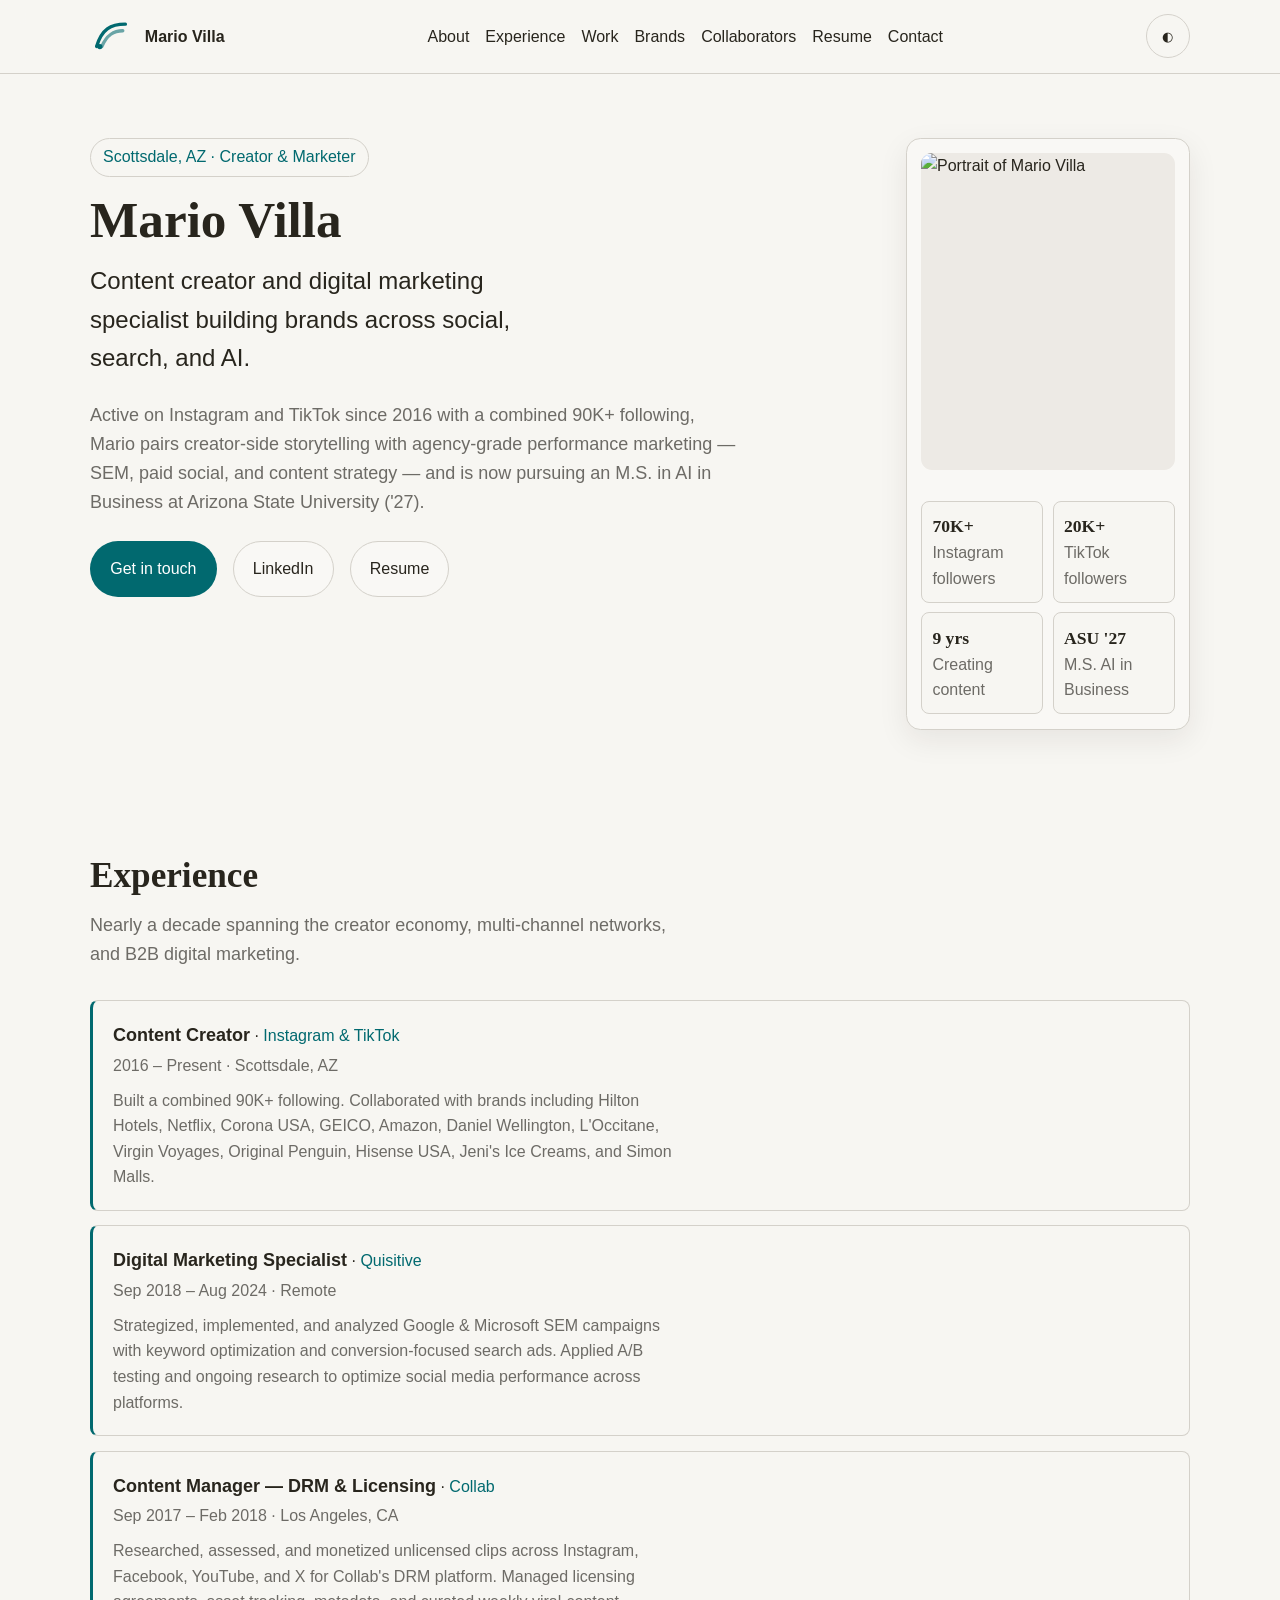
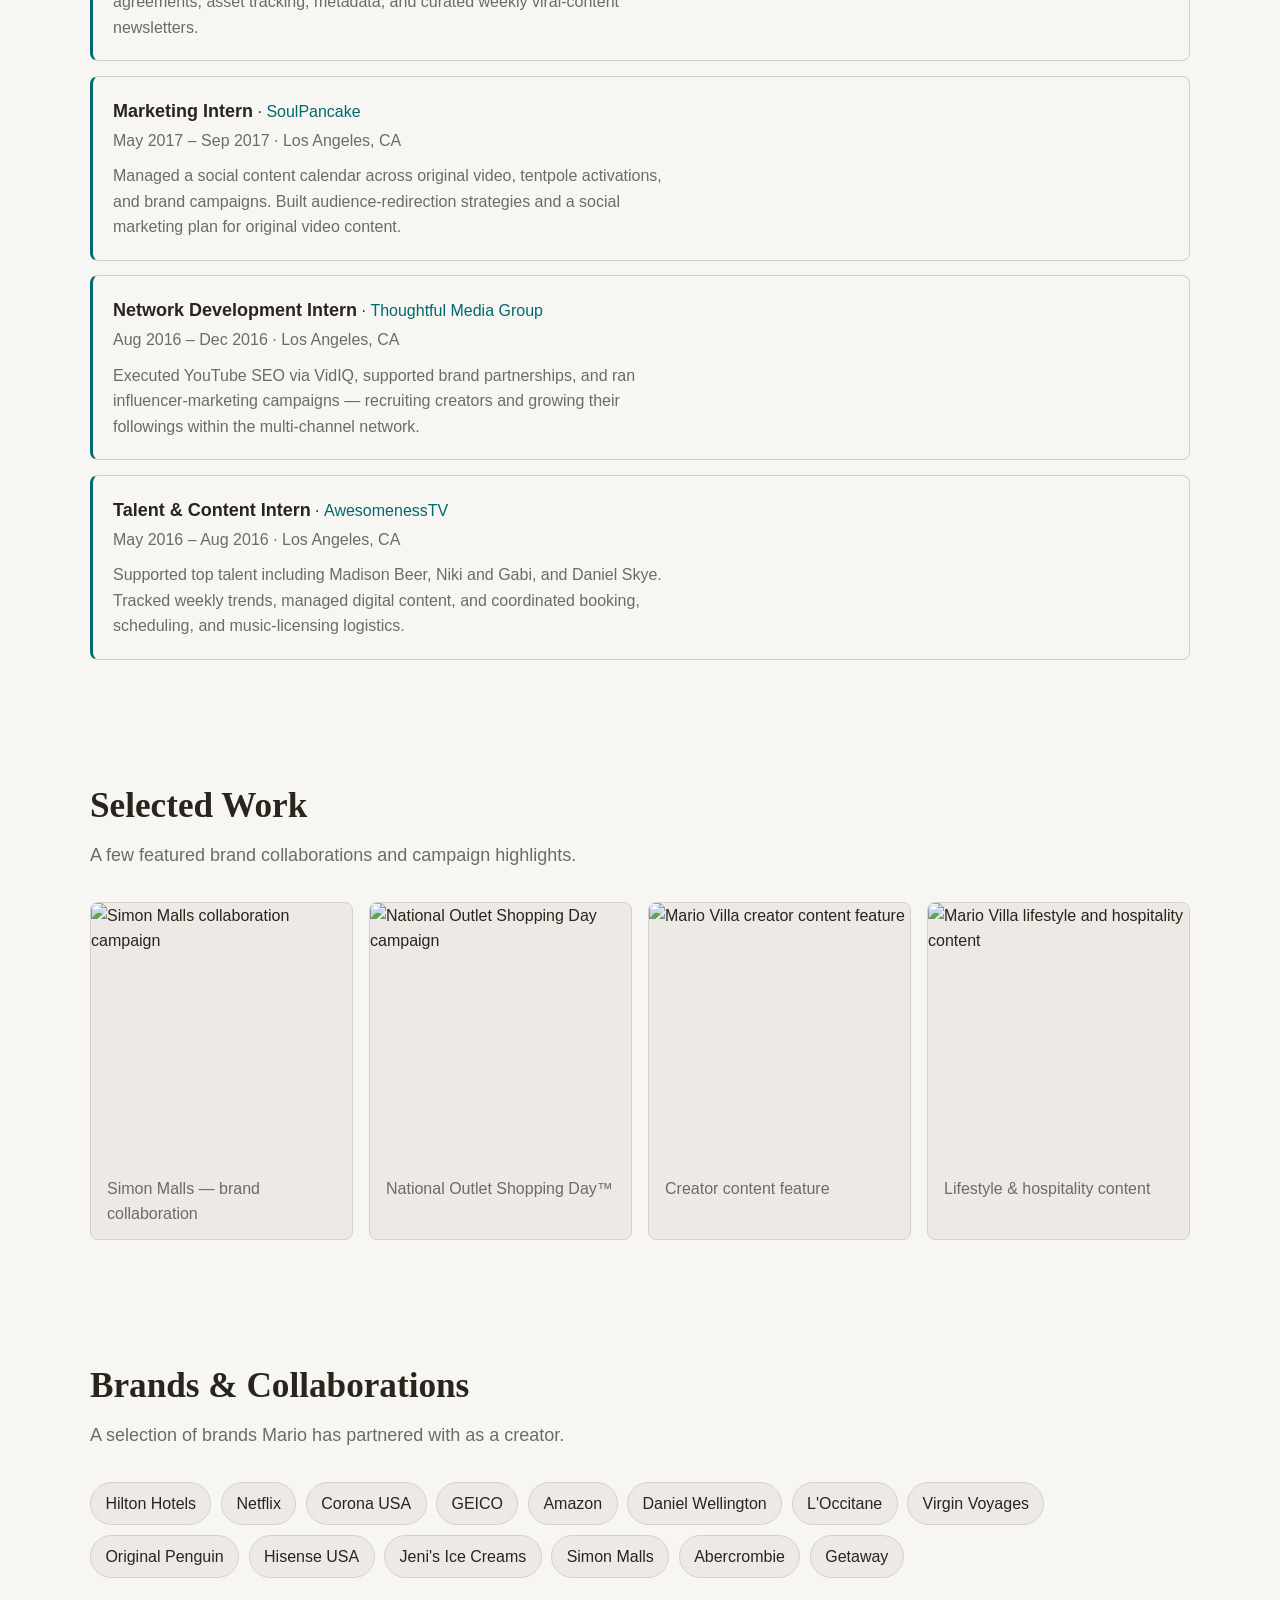
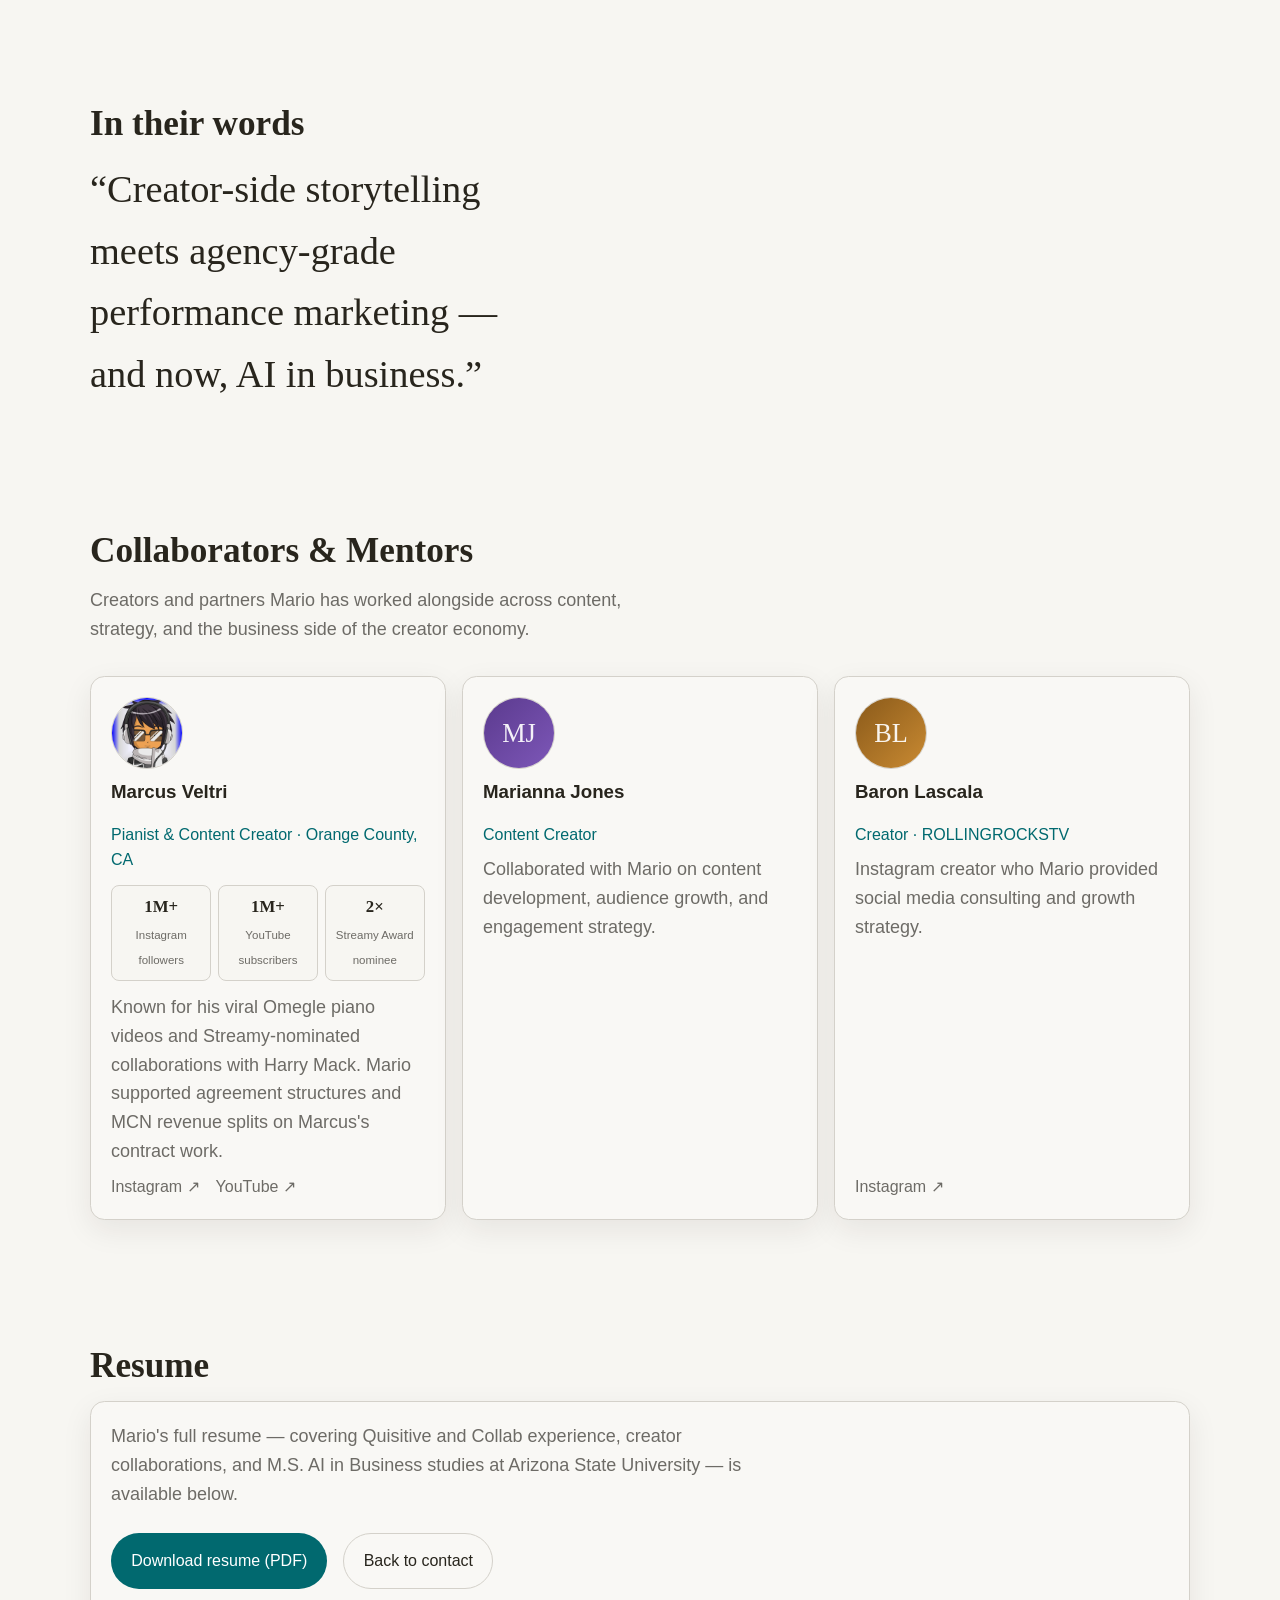
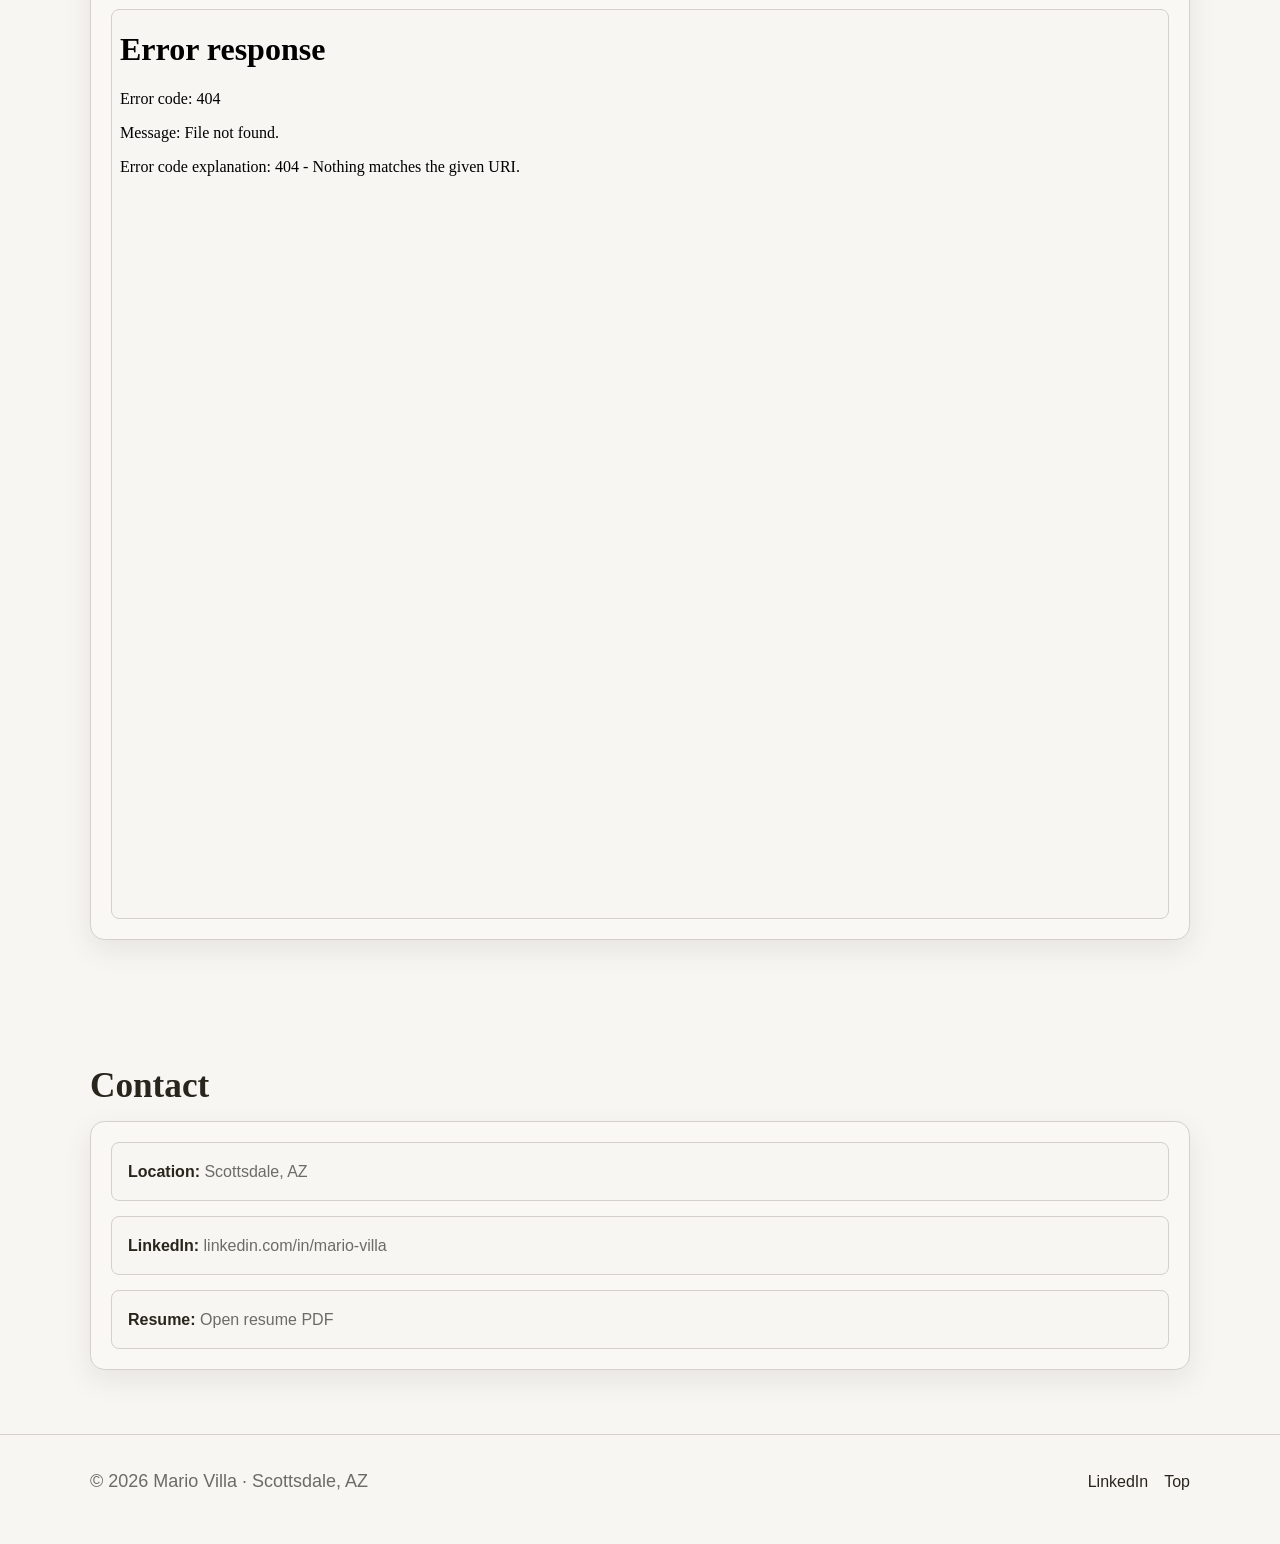
==== index.html @ af5a6a21 "Refactor collaboration descriptions for clarity" ====
<!DOCTYPE html>
<html lang="en" data-theme="light">
<head>
  <meta charset="UTF-8" />
  <meta name="viewport" content="width=device-width, initial-scale=1.0" />
  <title>Mario Villa — Creator & Digital Marketing Specialist</title>
  <meta name="description" content="Mario Villa is a Scottsdale-based content creator and digital marketing specialist with 90K+ followers across Instagram and TikTok, and an M.S. in AI in Business candidate at Arizona State University." />
  <meta name="author" content="Mario Villa" />
  <meta name="keywords" content="Mario Villa, themariovilla, content creator, digital marketing, SEM, paid social, Scottsdale, Arizona, creator economy, AI in Business, ASU" />
  <meta name="robots" content="index, follow, max-image-preview:large" />
  <meta name="theme-color" content="#01696f" />
  <link rel="canonical" href="https://themariovilla.github.io/" />

  <!-- Open Graph -->
  <meta property="og:type" content="profile" />
  <meta property="og:title" content="Mario Villa — Creator & Digital Marketing Specialist" />
  <meta property="og:description" content="Scottsdale-based content creator and digital marketing specialist. 90K+ followers. AI in Business @ ASU '27." />
  <meta property="og:image" content="https://themariovilla.github.io/resources/images/profile-photo.jpg" />
  <meta property="og:image:alt" content="Portrait of Mario Villa" />
  <meta property="og:url" content="https://themariovilla.github.io/" />
  <meta property="og:site_name" content="Mario Villa" />
  <meta property="profile:first_name" content="Mario" />
  <meta property="profile:last_name" content="Villa" />

  <!-- Twitter Card -->
  <meta name="twitter:card" content="summary_large_image" />
  <meta name="twitter:title" content="Mario Villa — Creator & Digital Marketing Specialist" />
  <meta name="twitter:description" content="Scottsdale-based content creator and digital marketing specialist. 90K+ followers. AI in Business @ ASU '27." />
  <meta name="twitter:image" content="https://themariovilla.github.io/resources/images/profile-photo.jpg" />

  <!-- Structured data: Person schema for rich results -->
  <script type="application/ld+json">
  {
    "@context": "https://schema.org",
    "@type": "Person",
    "name": "Mario Villa",
    "alternateName": "themariovilla",
    "jobTitle": "Content Creator & Digital Marketing Specialist",
    "url": "https://themariovilla.github.io/",
    "image": "https://themariovilla.github.io/resources/images/profile-photo.jpg",
    "address": {
      "@type": "PostalAddress",
      "addressLocality": "Scottsdale",
      "addressRegion": "AZ",
      "addressCountry": "US"
    },
    "alumniOf": {
      "@type": "CollegeOrUniversity",
      "name": "Arizona State University"
    },
    "knowsAbout": ["Content Creation", "Digital Marketing", "SEM", "Paid Social", "Creator Economy", "AI in Business"],
    "sameAs": ["https://www.linkedin.com/in/mario-villa/"]
  }
  </script>

  <link rel="preconnect" href="https://api.fontshare.com" crossorigin />
  <link href="https://api.fontshare.com/v2/css?f[]=satoshi@400,500,700&f[]=boska@400,500,700&display=swap" rel="stylesheet" />
  <link rel="stylesheet" href="./resources/css/style.css" />
</head>
<body>
  <header>
    <div class="container nav">
      <a class="brand" href="#top" aria-label="Mario Villa home">
        <svg class="brand-mark" viewBox="0 0 64 64" fill="none" aria-hidden="true">
          <path d="M10 48C18 22 31 14 54 14" stroke="currentColor" stroke-width="5" stroke-linecap="round" />
          <path d="M18 48C26 30 36 24 50 24" stroke="currentColor" stroke-width="5" stroke-linecap="round" opacity=".58" />
          <circle cx="15" cy="48" r="4" fill="currentColor" />
        </svg>
        <span>Mario Villa</span>
      </a>
      <nav class="nav-links" aria-label="Primary">
        <a href="#about">About</a>
        <a href="#experience">Experience</a>
        <a href="#work">Work</a>
        <a href="#brands">Brands</a>
        <a href="#collaborators">Collaborators</a>
        <a href="#resume">Resume</a>
        <a href="#contact">Contact</a>
      </nav>
      <button class="toggle" type="button" data-theme-toggle aria-label="Switch color theme">◐</button>
    </div>
  </header>

  <main class="container" id="top">
    <section class="hero" id="about">
      <div>
        <span class="eyebrow">Scottsdale, AZ · Creator & Marketer</span>
        <h1>Mario Villa</h1>
        <p class="lead">Content creator and digital marketing specialist building brands across social, search, and AI.</p>
        <p>Active on Instagram and TikTok since 2016 with a combined 90K+ following, Mario pairs creator-side storytelling with agency-grade performance marketing — SEM, paid social, and content strategy — and is now pursuing an M.S. in AI in Business at Arizona State University ('27).</p>
        <div class="cta-row">
          <a class="btn btn-primary" href="#contact">Get in touch</a>
          <a class="btn btn-secondary" href="https://www.linkedin.com/in/mario-villa/" target="_blank" rel="noopener noreferrer">LinkedIn</a>
          <a class="btn btn-secondary" href="#resume">Resume</a>
        </div>
      </div>
      <div class="hero-card portrait-wrap">
        <div class="portrait">
          <img src="./resources/images/profile-photo.jpg" alt="Portrait of Mario Villa" width="768" height="960" loading="eager" />
        </div>
        <div class="stats">
          <div class="stat"><strong>70K+</strong><span>Instagram followers</span></div>
          <div class="stat"><strong>20K+</strong><span>TikTok followers</span></div>
          <div class="stat"><strong>9 yrs</strong><span>Creating content</span></div>
          <div class="stat"><strong>ASU '27</strong><span>M.S. AI in Business</span></div>
        </div>
      </div>
    </section>

    <section id="experience">
      <h2>Experience</h2>
      <p class="section-intro">Nearly a decade spanning the creator economy, multi-channel networks, and B2B digital marketing.</p>
      <ul class="timeline">
        <li>
          <span class="role">Content Creator</span> · <span class="company">Instagram &amp; TikTok</span>
          <span class="meta">2016 – Present · Scottsdale, AZ</span>
          <p>Built a combined 90K+ following. Collaborated with brands including Hilton Hotels, Netflix, Corona USA, GEICO, Amazon, Daniel Wellington, L'Occitane, Virgin Voyages, Original Penguin, Hisense USA, Jeni's Ice Creams, and Simon Malls.</p>
        </li>
        <li>
          <span class="role">Digital Marketing Specialist</span> · <span class="company">Quisitive</span>
          <span class="meta">Sep 2018 – Aug 2024 · Remote</span>
          <p>Strategized, implemented, and analyzed Google &amp; Microsoft SEM campaigns with keyword optimization and conversion-focused search ads. Applied A/B testing and ongoing research to optimize social media performance across platforms.</p>
        </li>
        <li>
          <span class="role">Content Manager — DRM &amp; Licensing</span> · <span class="company">Collab</span>
          <span class="meta">Sep 2017 – Feb 2018 · Los Angeles, CA</span>
          <p>Researched, assessed, and monetized unlicensed clips across Instagram, Facebook, YouTube, and X for Collab's DRM platform. Managed licensing agreements, asset tracking, metadata, and curated weekly viral-content newsletters.</p>
        </li>
        <li>
          <span class="role">Marketing Intern</span> · <span class="company">SoulPancake</span>
          <span class="meta">May 2017 – Sep 2017 · Los Angeles, CA</span>
          <p>Managed a social content calendar across original video, tentpole activations, and brand campaigns. Built audience-redirection strategies and a social marketing plan for original video content.</p>
        </li>
        <li>
          <span class="role">Network Development Intern</span> · <span class="company">Thoughtful Media Group</span>
          <span class="meta">Aug 2016 – Dec 2016 · Los Angeles, CA</span>
          <p>Executed YouTube SEO via VidIQ, supported brand partnerships, and ran influencer-marketing campaigns — recruiting creators and growing their followings within the multi-channel network.</p>
        </li>
        <li>
          <span class="role">Talent &amp; Content Intern</span> · <span class="company">AwesomenessTV</span>
          <span class="meta">May 2016 – Aug 2016 · Los Angeles, CA</span>
          <p>Supported top talent including Madison Beer, Niki and Gabi, and Daniel Skye. Tracked weekly trends, managed digital content, and coordinated booking, scheduling, and music-licensing logistics.</p>
        </li>
      </ul>
    </section>

    <section id="work">
      <h2>Selected Work</h2>
      <p class="section-intro">A few featured brand collaborations and campaign highlights.</p>
      <div class="gallery">
        <figure>
          <img src="./resources/images/simon-malls-collab.jpg" alt="Simon Malls collaboration campaign" loading="lazy" />
          <figcaption>Simon Malls — brand collaboration</figcaption>
        </figure>
        <figure>
          <img src="./resources/images/national-outlet-day.jpg" alt="National Outlet Shopping Day campaign" loading="lazy" />
          <figcaption>National Outlet Shopping Day™</figcaption>
        </figure>
        <figure>
          <img src="./resources/images/gallery-1.jpg" alt="Mario Villa creator content feature" loading="lazy" />
          <figcaption>Creator content feature</figcaption>
        </figure>
        <figure>
          <img src="./resources/images/gallery-2.jpg" alt="Mario Villa lifestyle and hospitality content" loading="lazy" />
          <figcaption>Lifestyle &amp; hospitality content</figcaption>
        </figure>
      </div>
    </section>

    <section id="brands">
      <h2>Brands &amp; Collaborations</h2>
      <p class="section-intro">A selection of brands Mario has partnered with as a creator.</p>
      <ul class="chips">
        <li>Hilton Hotels</li>
        <li>Netflix</li>
        <li>Corona USA</li>
        <li>GEICO</li>
        <li>Amazon</li>
        <li>Daniel Wellington</li>
        <li>L'Occitane</li>
        <li>Virgin Voyages</li>
        <li>Original Penguin</li>
        <li>Hisense USA</li>
        <li>Jeni's Ice Creams</li>
        <li>Simon Malls</li>
        <li>Abercrombie</li>
        <li>Getaway</li>
      </ul>
    </section>

    <section id="bio">
      <h2>In their words</h2>
      <p class="quote">“Creator-side storytelling meets agency-grade performance marketing — and now, AI in business.”</p>
    </section>

    <section id="collaborators">
      <h2>Collaborators &amp; Mentors</h2>
      <p class="section-intro">Creators and partners Mario has worked alongside across content, strategy, and the business side of the creator economy.</p>
      <div class="grid-3">
        <article class="collab-card card">
          <img class="collab-avatar" src="./resources/images/collaborators/marcus-veltri.jpg" alt="Marcus Veltri" width="96" height="96" loading="lazy" />
          <h3>Marcus Veltri</h3>
          <p class="collab-role">Pianist &amp; Content Creator · Orange County, CA</p>
          <ul class="collab-stats">
            <li><strong>1M+</strong><span>Instagram followers</span></li>
            <li><strong>1M+</strong><span>YouTube subscribers</span></li>
            <li><strong>2×</strong><span>Streamy Award nominee</span></li>
          </ul>
          <p>Known for his viral Omegle piano videos and Streamy-nominated collaborations with Harry Mack. Mario supported agreement structures and MCN revenue splits on Marcus's contract work.</p>
          <p class="collab-links">
            <a href="https://www.instagram.com/marcusveltri/" target="_blank" rel="noopener noreferrer">Instagram ↗</a>
            <a href="https://www.youtube.com/channel/UCXBcDYUr89ImtOLYaHPiiPg" target="_blank" rel="noopener noreferrer">YouTube ↗</a>
          </p>
        </article>
        <article class="collab-card card">
          <img class="collab-avatar" src="./resources/images/collaborators/marianna-jones.svg" alt="Marianna Jones" width="96" height="96" loading="lazy" />
          <h3>Marianna Jones</h3>
          <p class="collab-role">Content Creator</p>
          <p>Collaborated with Mario on content development, audience growth, and engagement strategy.</p>
        </article>
        <article class="collab-card card">
          <img class="collab-avatar" src="./resources/images/collaborators/baron-lascala.svg" alt="Baron Lascala (ROLLINGROCKSTV)" width="96" height="96" loading="lazy" />
          <h3>Baron Lascala</h3>
          <p class="collab-role">Creator · ROLLINGROCKSTV</p>
          <p>Instagram creator who Mario provided social media consulting and growth strategy.</p>
          <p class="collab-links">
            <a href="https://www.instagram.com/rollingrockstv/" target="_blank" rel="noopener noreferrer">Instagram ↗</a>
          </p>
        </article>
      </div>
    </section>

    <section id="resume">
      <h2>Resume</h2>
      <div class="card">
        <p>Mario's full resume — covering Quisitive and Collab experience, creator collaborations, and M.S. AI in Business studies at Arizona State University — is available below.</p>
        <div class="cta-row">
          <a class="btn btn-primary" href="./resources/docs/mario-villa-resume.pdf" target="_blank" rel="noopener noreferrer">Download resume (PDF)</a>
          <a class="btn btn-secondary" href="#contact">Back to contact</a>
        </div>
        <div style="margin-top:1.25rem;border:1px solid var(--color-border);border-radius:var(--radius-md);overflow:hidden;background:var(--color-bg);">
          <iframe src="./resources/docs/mario-villa-resume.pdf" title="Mario Villa resume PDF" style="width:100%;height:900px;border:0;" loading="lazy"></iframe>
        </div>
      </div>
    </section>

    <section id="contact">
      <h2>Contact</h2>
      <div class="card">
        <ul class="contact-list">
          <li><strong>Location:</strong> Scottsdale, AZ</li>
          <li><strong>LinkedIn:</strong> <a href="https://www.linkedin.com/in/mario-villa/" target="_blank" rel="noopener noreferrer">linkedin.com/in/mario-villa</a></li>
          <li><strong>Resume:</strong> <a href="./resources/docs/mario-villa-resume.pdf" target="_blank" rel="noopener noreferrer">Open resume PDF</a></li>
        </ul>
      </div>
    </section>
  </main>

  <footer>
    <div class="container footer-row">
      <p>© <span id="year">2026</span> Mario Villa · Scottsdale, AZ</p>
      <ul class="footer-links">
        <li><a href="https://www.linkedin.com/in/mario-villa/" target="_blank" rel="noopener noreferrer">LinkedIn</a></li>
        <li><a href="#about">Top</a></li>
      </ul>
    </div>
  </footer>

  <script src="./resources/js/theme.js"></script>
  <script>document.getElementById('year').textContent = new Date().getFullYear();</script>
</body>
</html>
---- resources/css/style.css ----
/* themariovilla.github.io — extracted site styles */

:root,
[data-theme="light"] {
  --text-sm: clamp(0.875rem, 0.8rem + 0.35vw, 1rem);
  --text-base: clamp(1rem, 0.95rem + 0.25vw, 1.125rem);
  --text-lg: clamp(1.125rem, 1rem + 0.75vw, 1.5rem);
  --text-xl: clamp(1.5rem, 1.2rem + 1.25vw, 2.25rem);
  --text-2xl: clamp(2rem, 1.2rem + 2.5vw, 3.5rem);
  --space-2: 0.5rem; --space-4: 1rem; --space-6: 1.5rem;
  --space-8: 2rem; --space-12: 3rem; --space-16: 4rem;
  --color-bg: #f7f6f2; --color-surface: #f9f8f5;
  --color-surface-2: #edeae5; --color-border: #d4d1ca;
  --color-text: #28251d; --color-text-muted: #6d6b66;
  --color-primary: #01696f; --color-primary-hover: #0c4e54;
  --radius-md: 0.5rem; --radius-lg: 0.9rem; --radius-full: 9999px;
  --shadow-md: 0 10px 30px rgba(35, 30, 20, .08);
  --font-body: 'Satoshi', Arial, sans-serif;
  --font-display: 'Boska', Georgia, serif;
}

[data-theme="dark"] {
  --color-bg: #171614; --color-surface: #1c1b19;
  --color-surface-2: #23211f; --color-border: #393836;
  --color-text: #e7e3db; --color-text-muted: #a7a29a;
  --color-primary: #4f98a3; --color-primary-hover: #78b4bc;
  --shadow-md: 0 10px 30px rgba(0, 0, 0, .28);
}

* { box-sizing: border-box; margin: 0; padding: 0; }
html { scroll-behavior: smooth; }
body {
  font-family: var(--font-body);
  background: var(--color-bg);
  color: var(--color-text);
  line-height: 1.6;
}
a { color: inherit; text-decoration: none; }
a:hover { color: var(--color-primary); }
img, svg { display: block; max-width: 100%; height: auto; }
:focus-visible { outline: 2px solid var(--color-primary); outline-offset: 3px; border-radius: var(--radius-md); }

.container { width: min(1100px, calc(100% - 2rem)); margin-inline: auto; }
.sr-only {
  position: absolute; width: 1px; height: 1px; padding: 0; margin: -1px;
  overflow: hidden; clip: rect(0, 0, 0, 0); white-space: nowrap; border: 0;
}

header {
  position: sticky; top: 0; z-index: 10;
  backdrop-filter: blur(12px);
  background: color-mix(in srgb, var(--color-bg) 84%, transparent);
  border-bottom: 1px solid var(--color-border);
}
.nav { display: flex; align-items: center; justify-content: space-between; padding: .9rem 0; gap: 1rem; }
.brand { display: flex; align-items: center; gap: .8rem; font-weight: 700; }
.brand-mark { width: 42px; height: 42px; color: var(--color-primary); }
.nav-links { display: flex; gap: 1rem; font-size: var(--text-sm); }
.toggle {
  border: 1px solid var(--color-border); border-radius: var(--radius-full);
  padding: .6rem .85rem; min-width: 44px; min-height: 44px;
  background: transparent; color: var(--color-text); cursor: pointer;
}

main section { padding: var(--space-16) 0; scroll-margin-top: 5rem; }
.hero { display: grid; grid-template-columns: 1.5fr .55fr; gap: 2.5rem; align-items: start; min-height: 76vh; }
.eyebrow {
  display: inline-block; padding: .35rem .75rem;
  border: 1px solid var(--color-border); border-radius: var(--radius-full);
  color: var(--color-primary); font-size: var(--text-sm); margin-bottom: var(--space-4);
}
h1, h2 { font-family: var(--font-display); line-height: 1.05; }
h1 { font-size: var(--text-2xl); max-width: 14ch; margin-bottom: var(--space-4); }
h2 { font-size: var(--text-xl); margin-bottom: var(--space-4); }
h3 { margin-bottom: .45rem; }
p { font-size: var(--text-base); color: var(--color-text-muted); max-width: 65ch; }
.lead { font-size: var(--text-lg); color: var(--color-text); max-width: 34ch; margin-bottom: var(--space-6); }
.section-intro { margin-bottom: var(--space-8); max-width: 60ch; }

.cta-row { display: flex; gap: 1rem; flex-wrap: wrap; margin-top: var(--space-6); }
.btn {
  display: inline-flex; align-items: center; justify-content: center;
  padding: .9rem 1.2rem; border-radius: var(--radius-full); min-height: 44px;
  font-size: var(--text-sm); border: 1px solid var(--color-border);
  transition: background .15s ease, color .15s ease, transform .15s ease;
}
.btn:hover { transform: translateY(-1px); color: inherit; }
.btn-primary { background: var(--color-primary); color: #fff; border-color: transparent; }
.btn-primary:hover { background: var(--color-primary-hover); color: #fff; }
.btn-secondary { background: var(--color-surface); }

.hero-card, .card {
  background: var(--color-surface); border: 1px solid var(--color-border);
  border-radius: var(--radius-lg); box-shadow: var(--shadow-md);
}
.hero-card { padding: .9rem; max-width: 320px; margin-left: auto; }
.card { padding: 1.25rem; }
.portrait-wrap { display: grid; gap: 1rem; }
.portrait {
  aspect-ratio: 4/5; overflow: hidden;
  border-radius: calc(var(--radius-lg) - .2rem); background: var(--color-surface-2);
}
.portrait img { width: 100%; height: 100%; object-fit: cover; }

.stats { display: grid; grid-template-columns: repeat(2, 1fr); gap: .6rem; margin-top: .9rem; }
.stat { padding: .65rem; background: var(--color-bg); border: 1px solid var(--color-border); border-radius: var(--radius-md); }
.stat strong { display: block; font-size: 1.1rem; color: var(--color-text); font-family: var(--font-display); }
.stat span { font-size: var(--text-sm); color: var(--color-text-muted); }

.grid-2 { display: grid; grid-template-columns: repeat(2, 1fr); gap: 1rem; }
.grid-3 { display: grid; grid-template-columns: repeat(3, 1fr); gap: 1rem; }

.timeline { list-style: none; display: grid; gap: .9rem; }
.timeline li {
  padding: 1.25rem; background: var(--color-bg);
  border: 1px solid var(--color-border); border-radius: var(--radius-md);
  border-left: 3px solid var(--color-primary);
}
.timeline .role { font-weight: 700; color: var(--color-text); font-size: var(--text-base); }
.timeline .company { color: var(--color-primary); font-weight: 500; }
.timeline .meta { display: block; font-size: var(--text-sm); color: var(--color-text-muted); margin: .15rem 0 .6rem; }
.timeline p { font-size: var(--text-sm); }

.collab-card { display: flex; flex-direction: column; gap: .5rem; }
.collab-avatar {
  width: 72px; height: 72px; border-radius: var(--radius-full);
  object-fit: cover; border: 1px solid var(--color-border); background: var(--color-surface-2);
}
.collab-role { font-size: var(--text-sm); color: var(--color-primary); font-weight: 500; }
.collab-stats {
  list-style: none; display: grid; grid-template-columns: repeat(3, 1fr);
  gap: .4rem; margin: .25rem 0;
}
.collab-stats li {
  padding: .5rem .35rem; text-align: center; background: var(--color-bg);
  border: 1px solid var(--color-border); border-radius: var(--radius-md);
}
.collab-stats strong { display: block; font-family: var(--font-display); color: var(--color-text); font-size: 1.05rem; }
.collab-stats span { font-size: .72rem; color: var(--color-text-muted); line-height: 1.2; }
.collab-links { display: flex; gap: 1rem; font-size: var(--text-sm); font-weight: 500; margin-top: auto; }

.contact-list { list-style: none; display: grid; gap: .9rem; }
.contact-list li {
  padding: 1rem; background: var(--color-bg);
  border: 1px solid var(--color-border); border-radius: var(--radius-md);
  color: var(--color-text-muted);
}
.contact-list strong { color: var(--color-text); }

.chips { display: flex; flex-wrap: wrap; gap: .6rem; list-style: none; }
.chips li {
  padding: .5rem .9rem; background: var(--color-surface-2);
  border: 1px solid var(--color-border); border-radius: var(--radius-full);
  font-size: var(--text-sm); color: var(--color-text);
}

.gallery { display: grid; grid-template-columns: repeat(auto-fit, minmax(220px, 1fr)); gap: 1rem; }
.gallery figure {
  overflow: hidden; border-radius: var(--radius-md);
  border: 1px solid var(--color-border); background: var(--color-surface-2);
}
.gallery img { width: 100%; aspect-ratio: 1/1; object-fit: cover; transition: transform .3s ease; }
.gallery figure:hover img { transform: scale(1.04); }
.gallery figcaption { padding: .75rem 1rem; font-size: var(--text-sm); color: var(--color-text-muted); }

.quote { font-family: var(--font-display); font-size: clamp(1.4rem, 1rem + 2vw, 2.4rem); max-width: 24ch; color: var(--color-text); }

footer { padding: 2rem 0 3rem; border-top: 1px solid var(--color-border); }
.footer-row { display: flex; justify-content: space-between; gap: 1rem; flex-wrap: wrap; align-items: center; }
.footer-links { display: flex; gap: 1rem; list-style: none; font-size: var(--text-sm); }

@media (max-width: 820px) {
  .hero, .grid-2, .grid-3 { grid-template-columns: 1fr; }
  .nav-links { display: none; }
  h1 { max-width: 18ch; }
  main section { padding: var(--space-12) 0; }
  .hero-card { max-width: 360px; margin-inline: auto; }
  .stats { grid-template-columns: 1fr 1fr; }
}

@media (prefers-reduced-motion: reduce) {
  html { scroll-behavior: auto; }
  * { transition: none !important; }
}
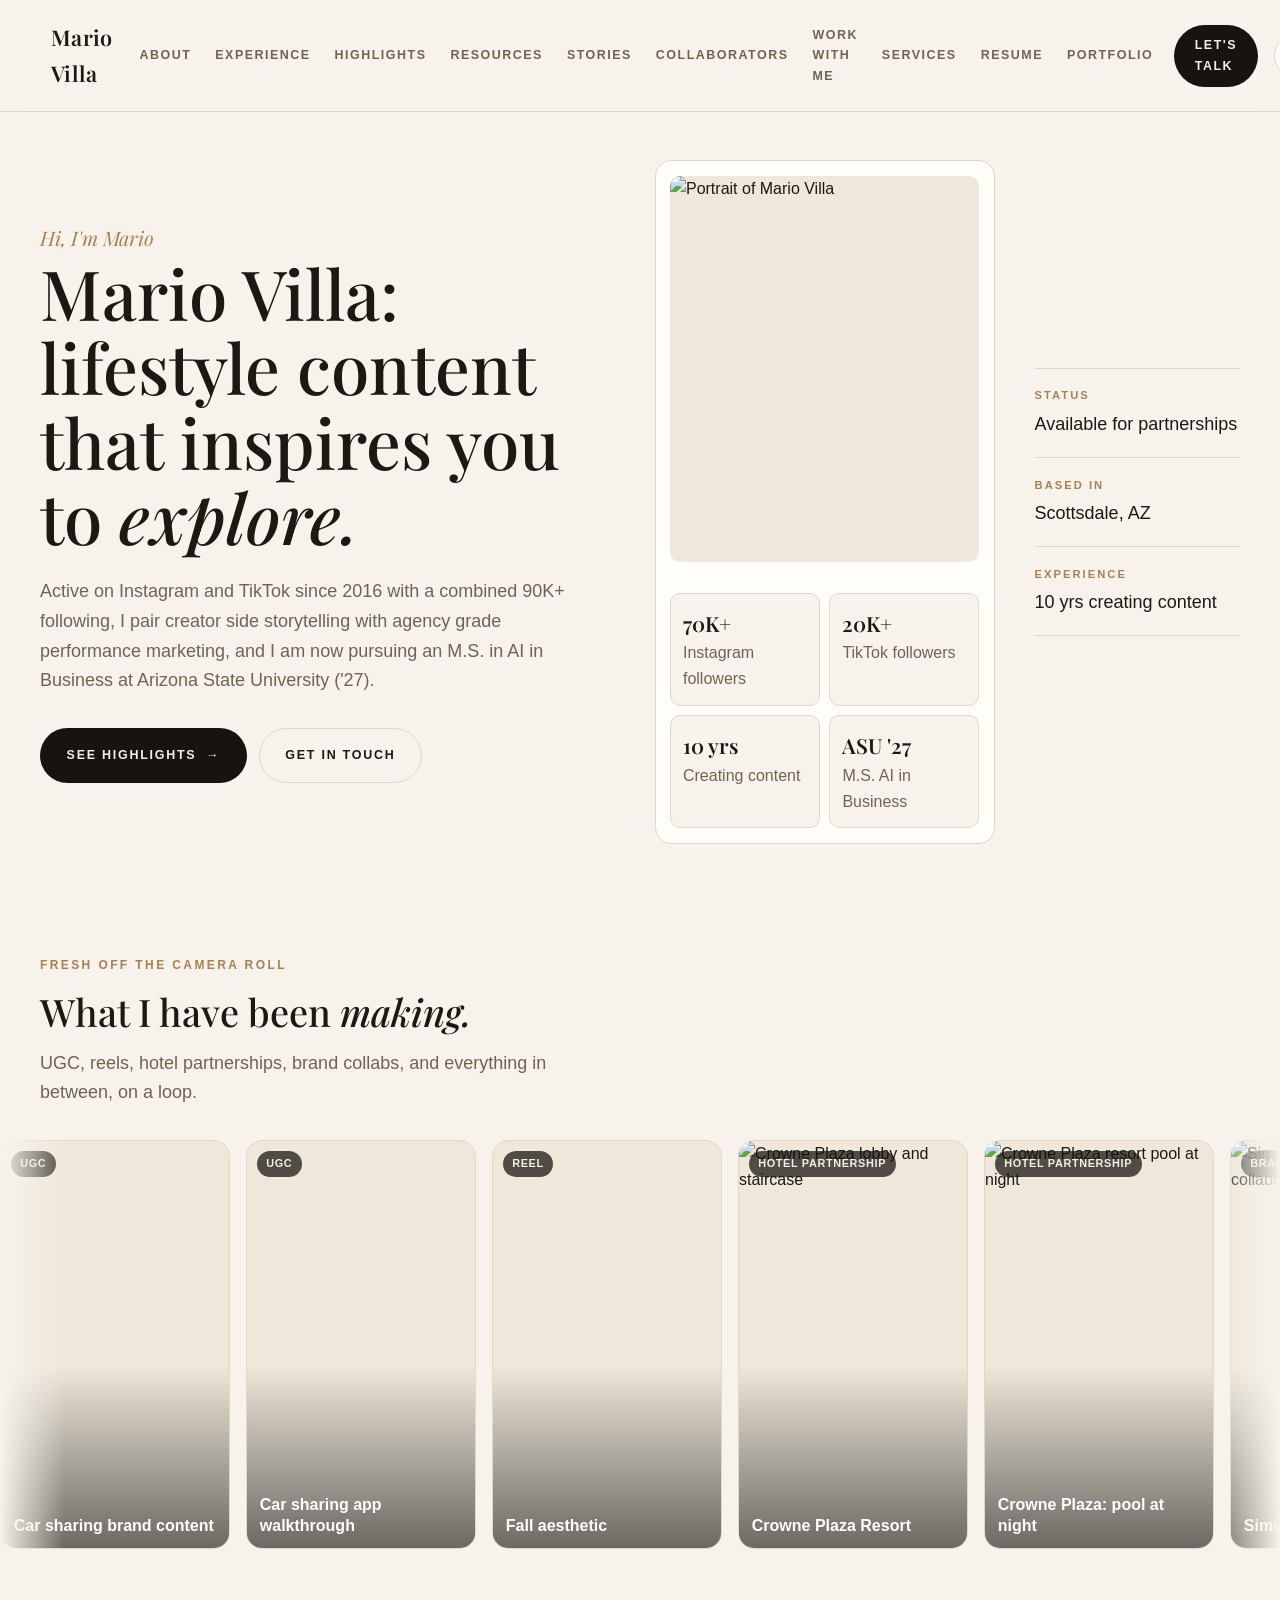
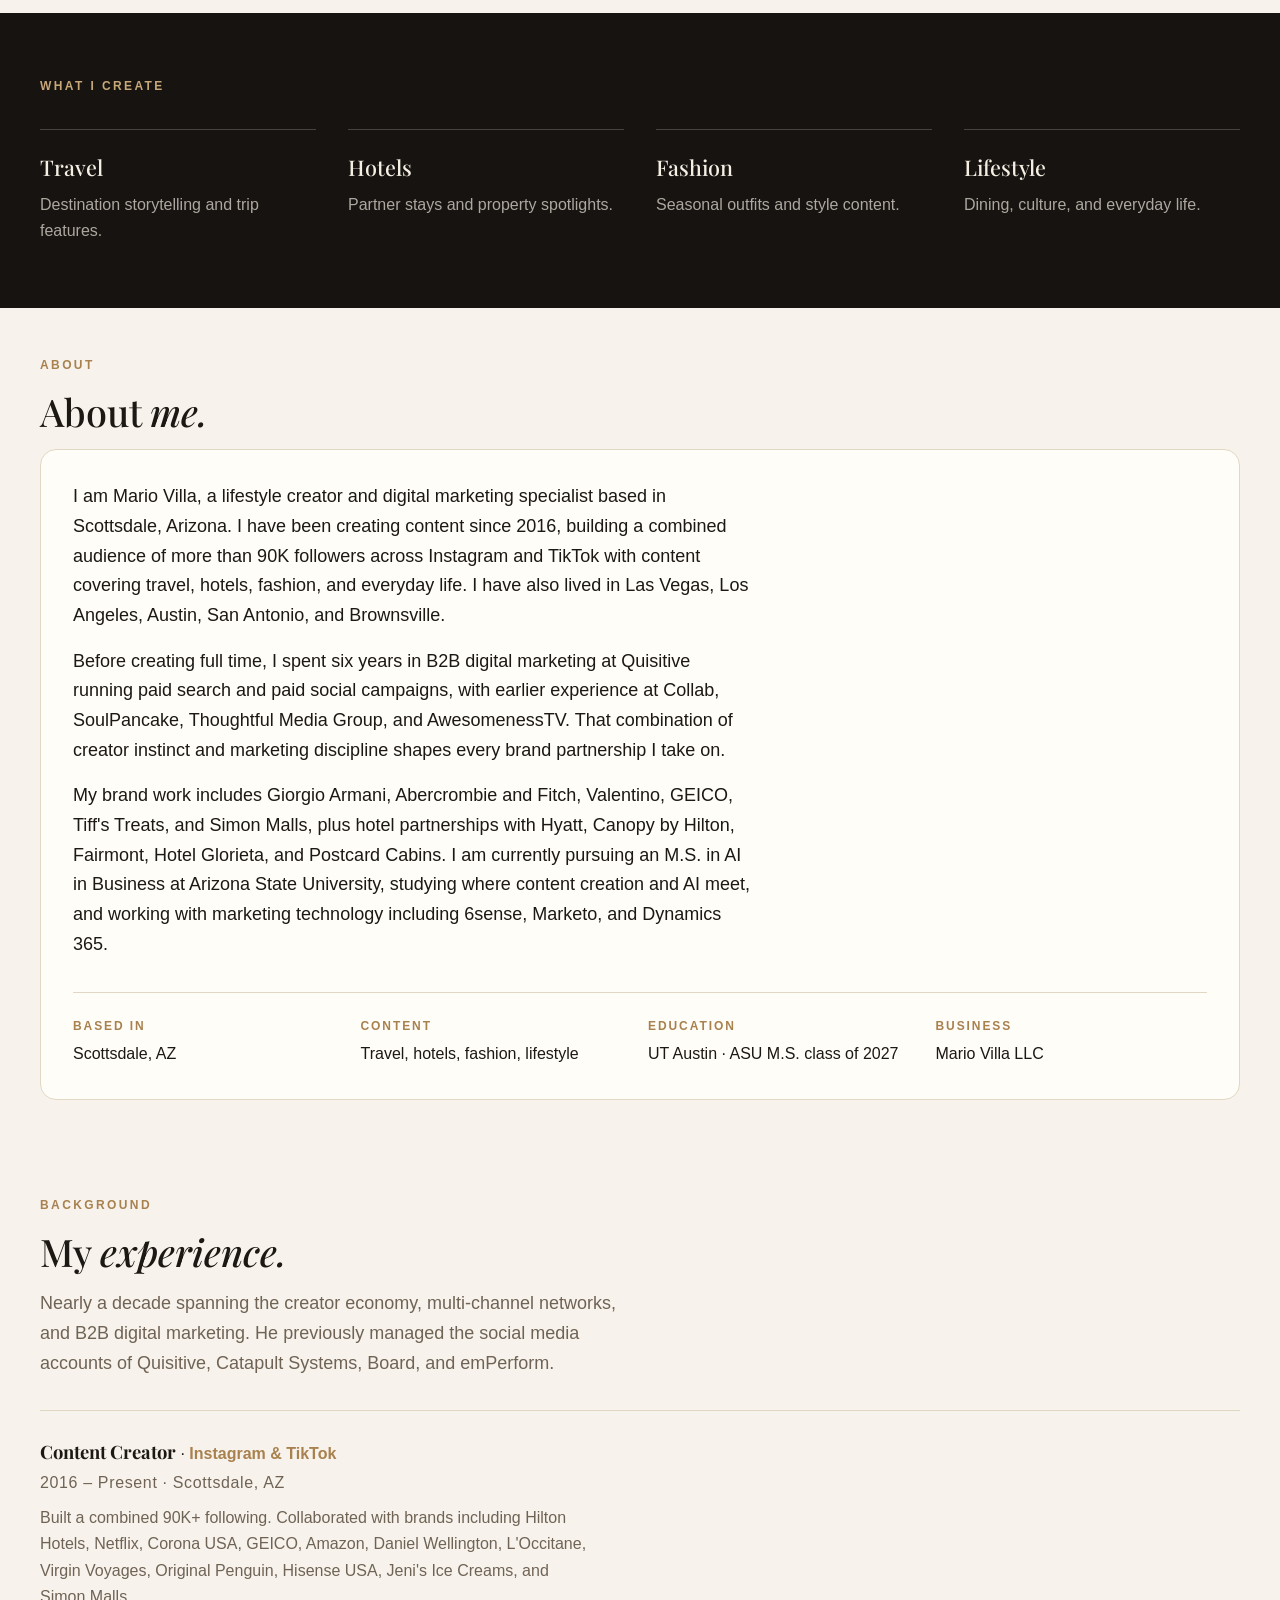
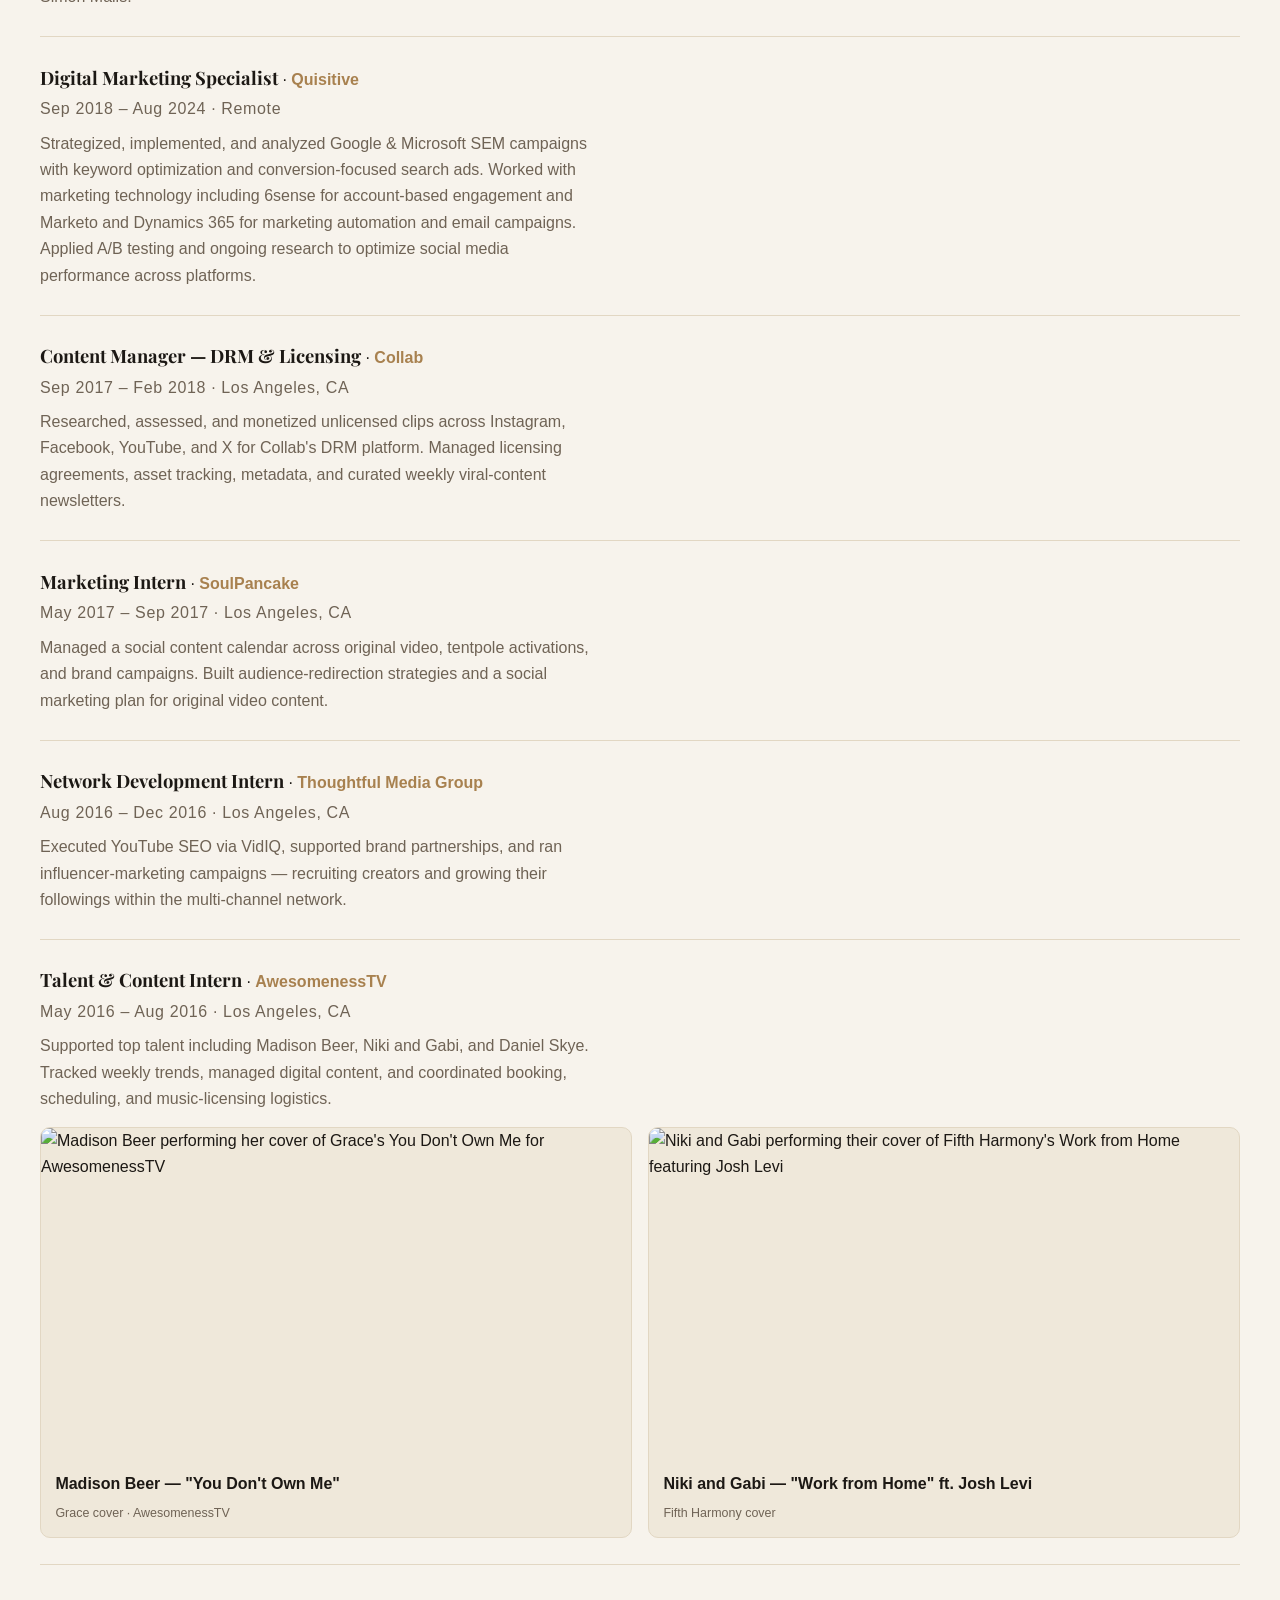
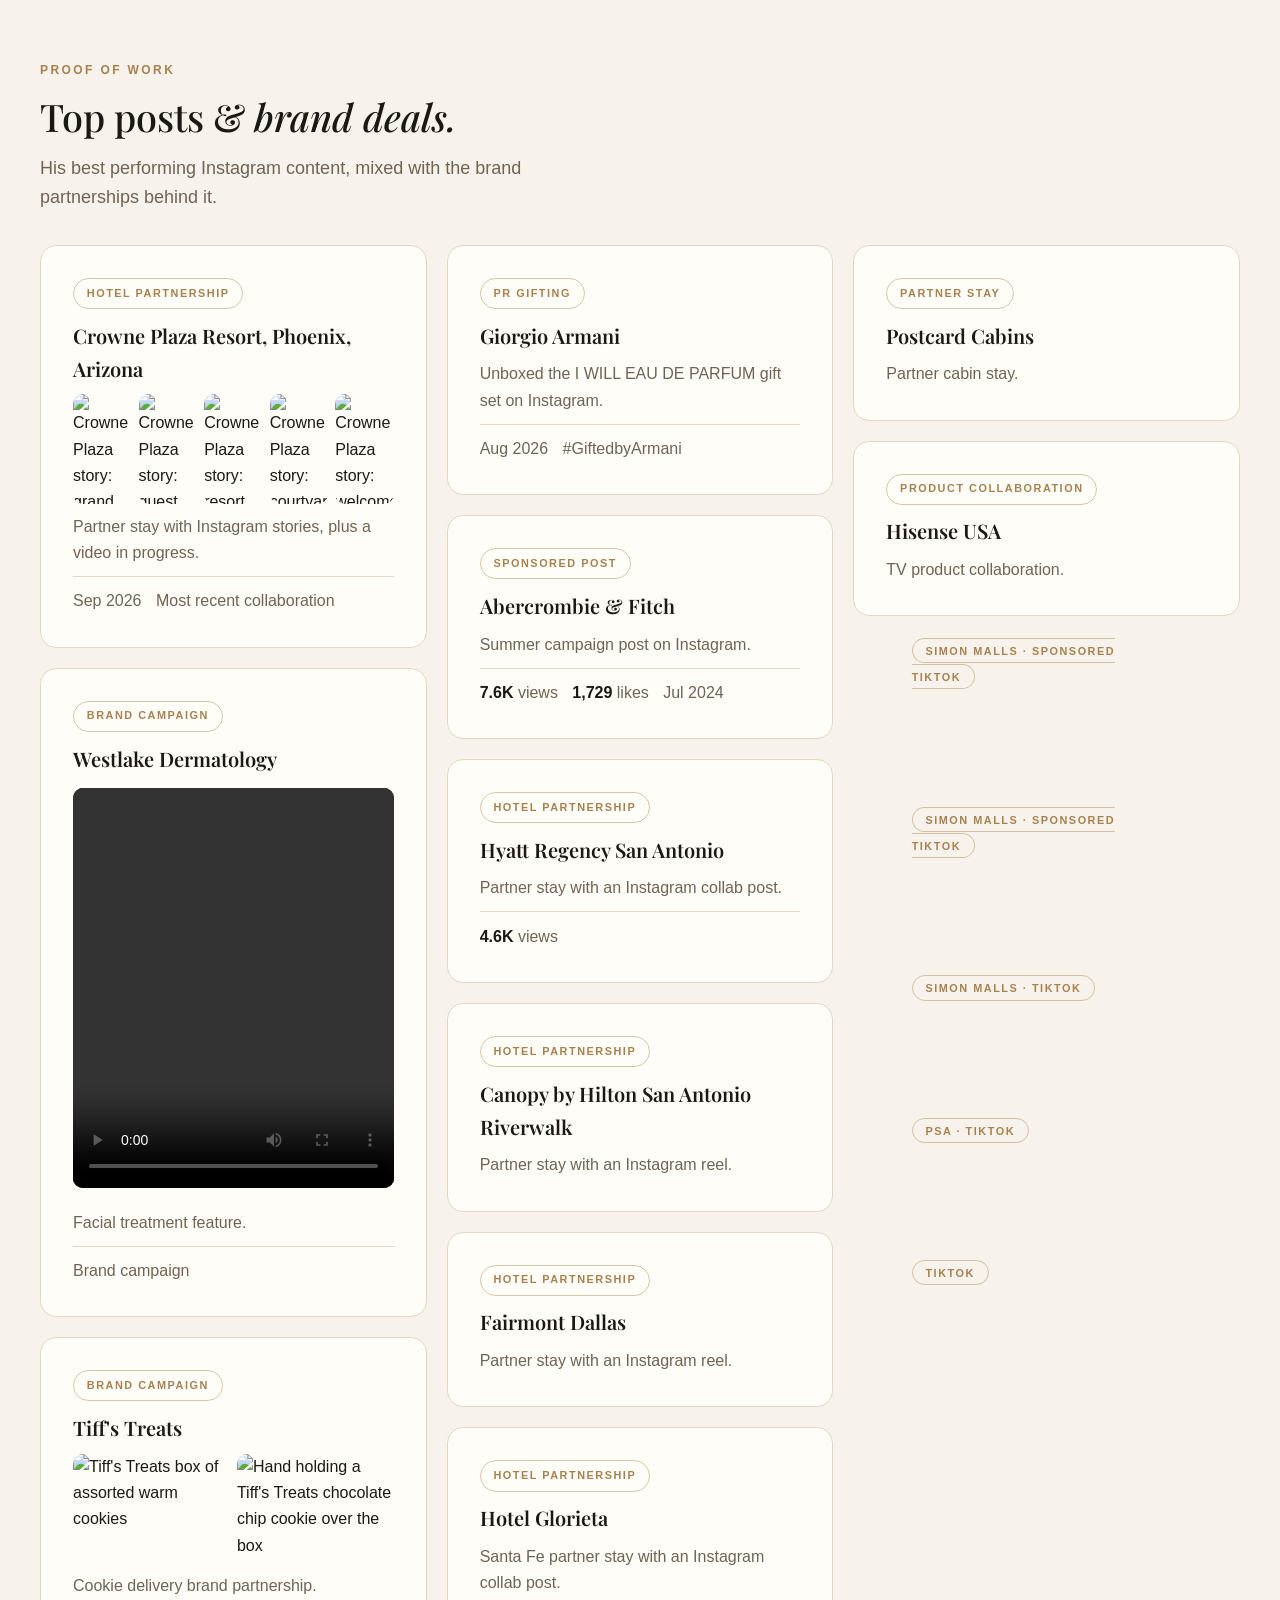
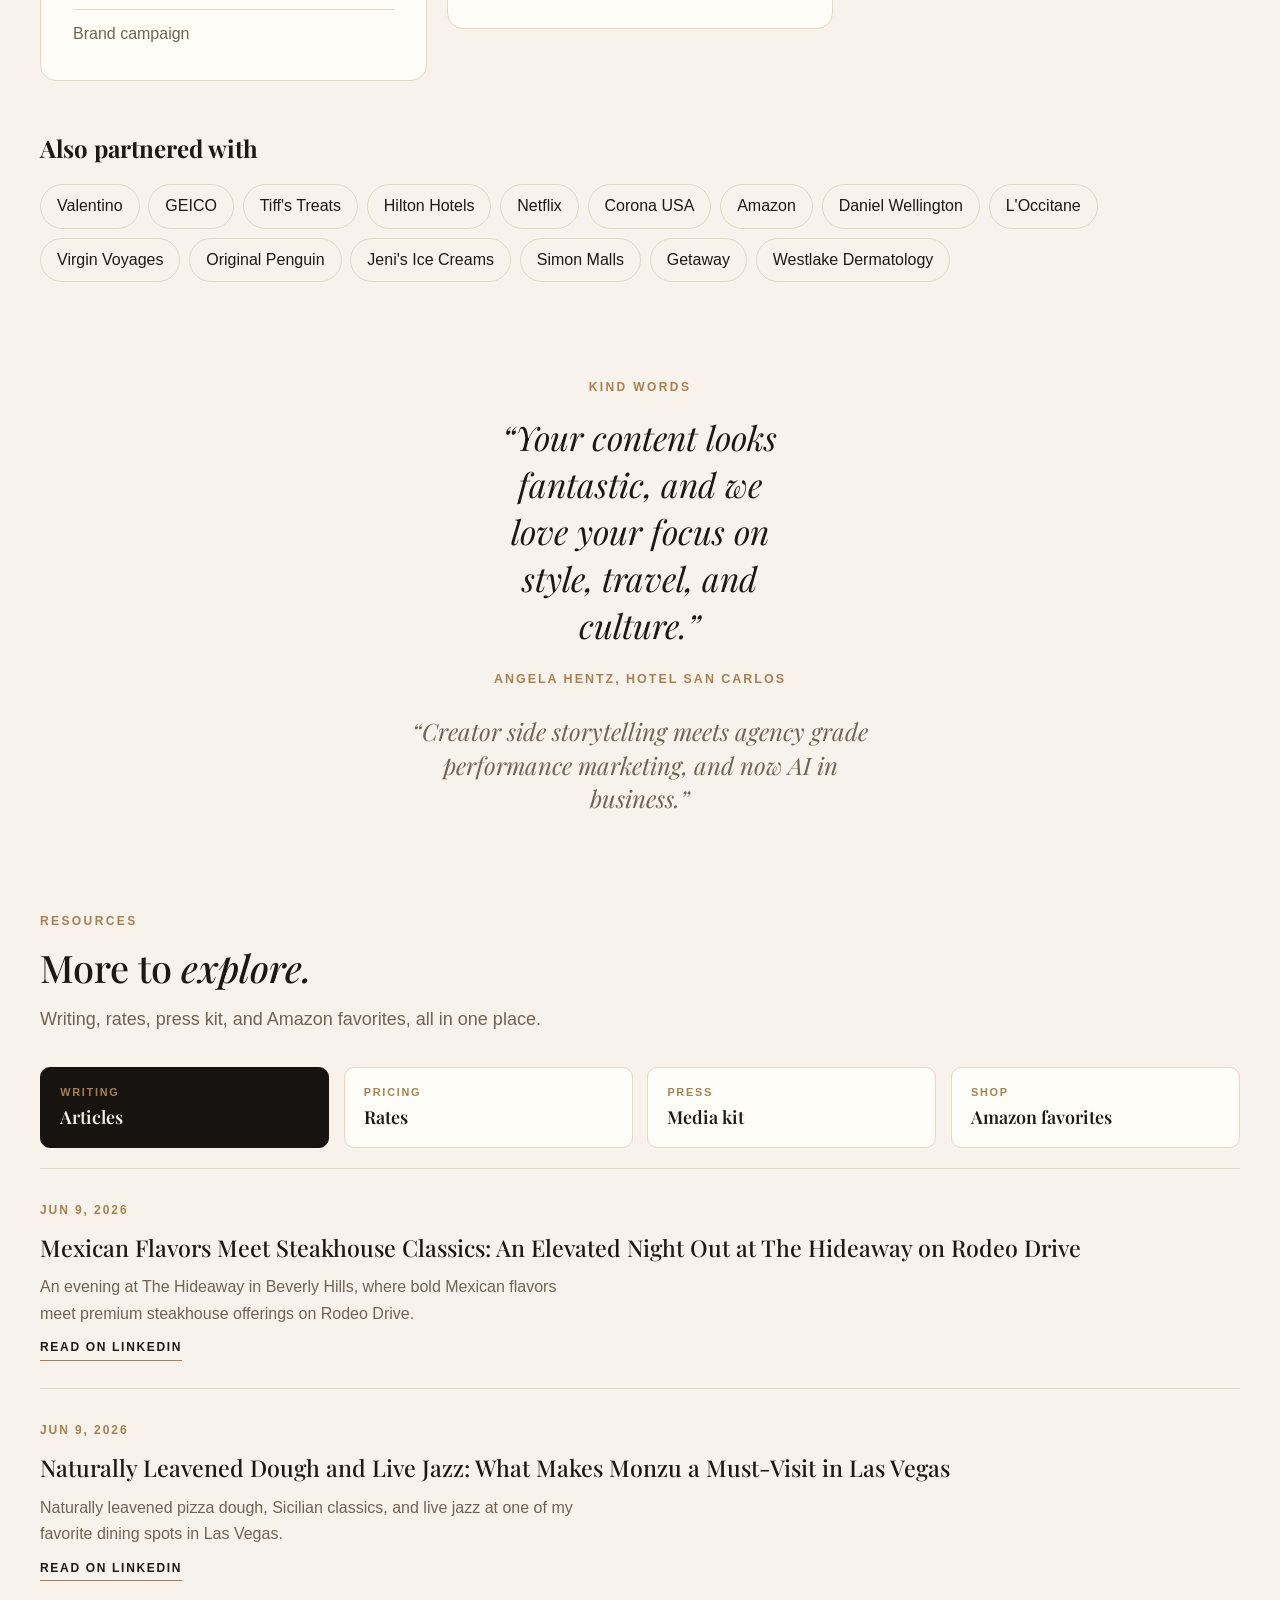
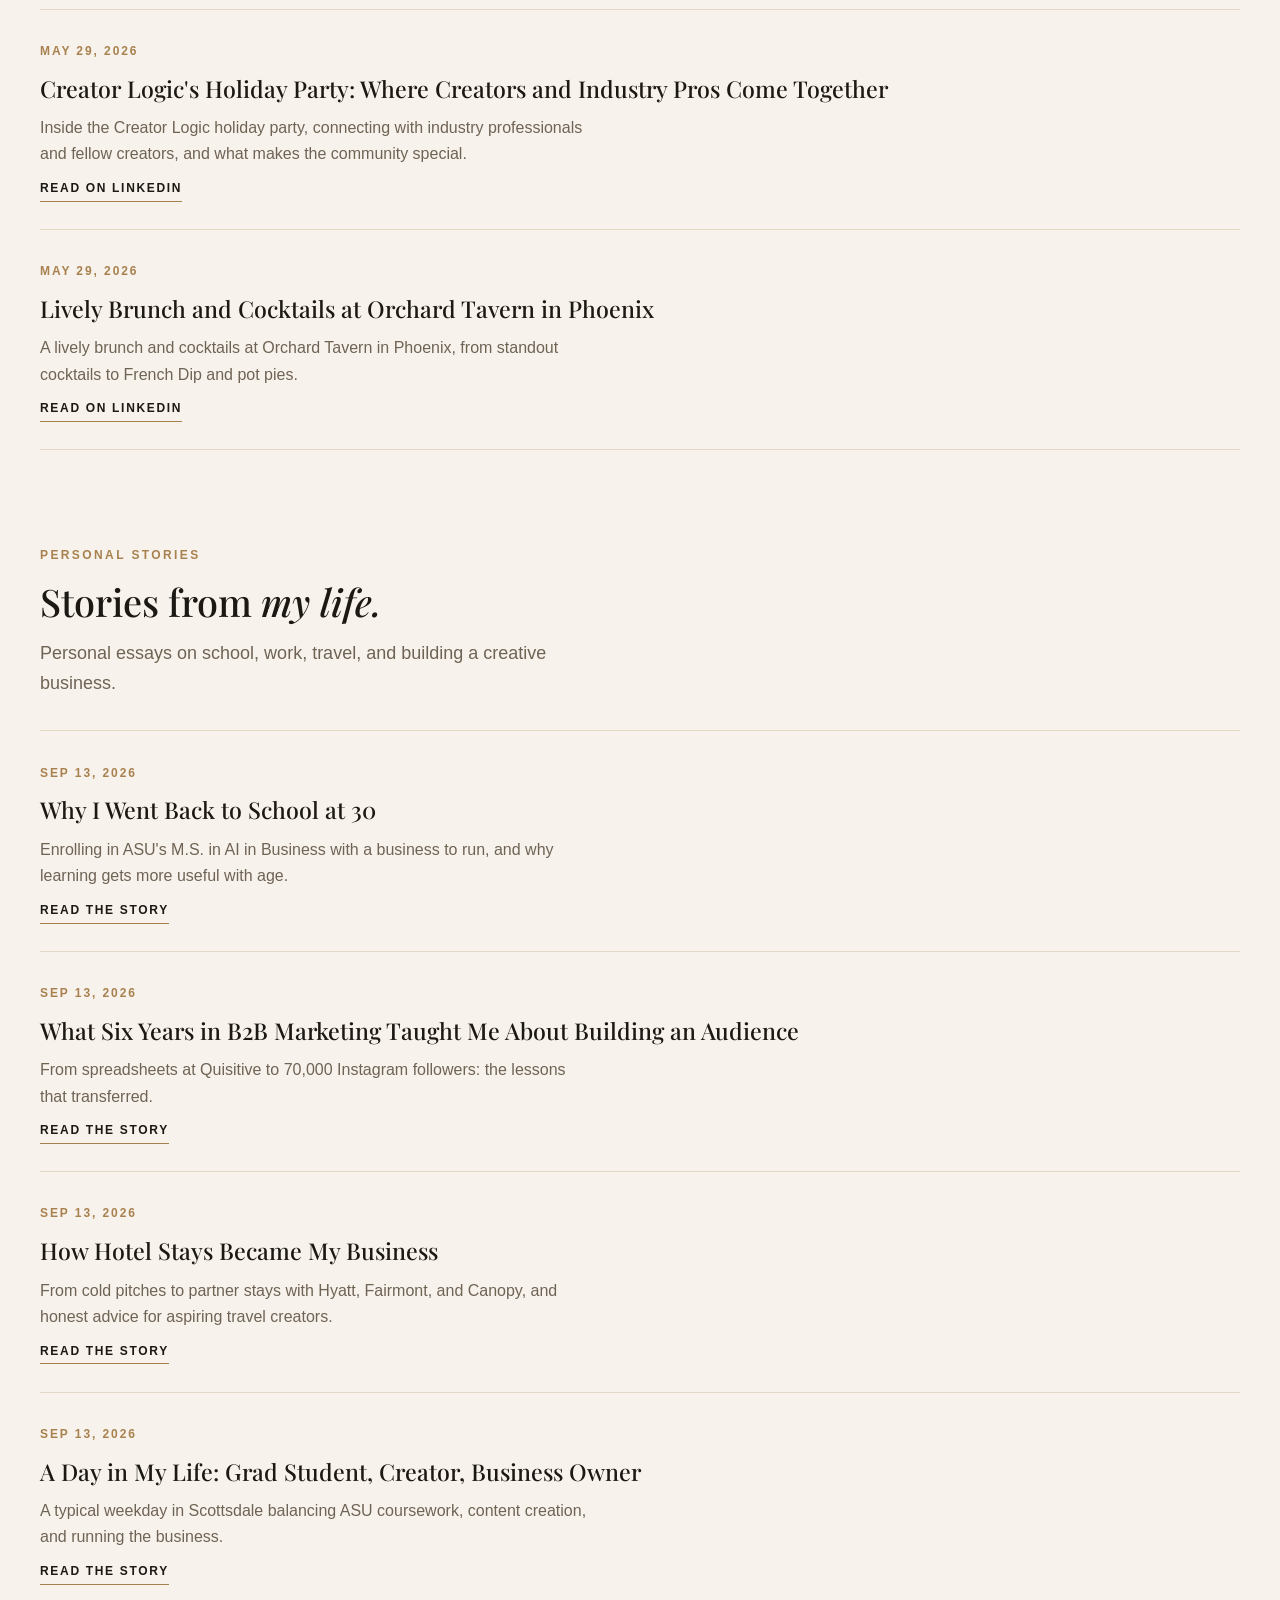
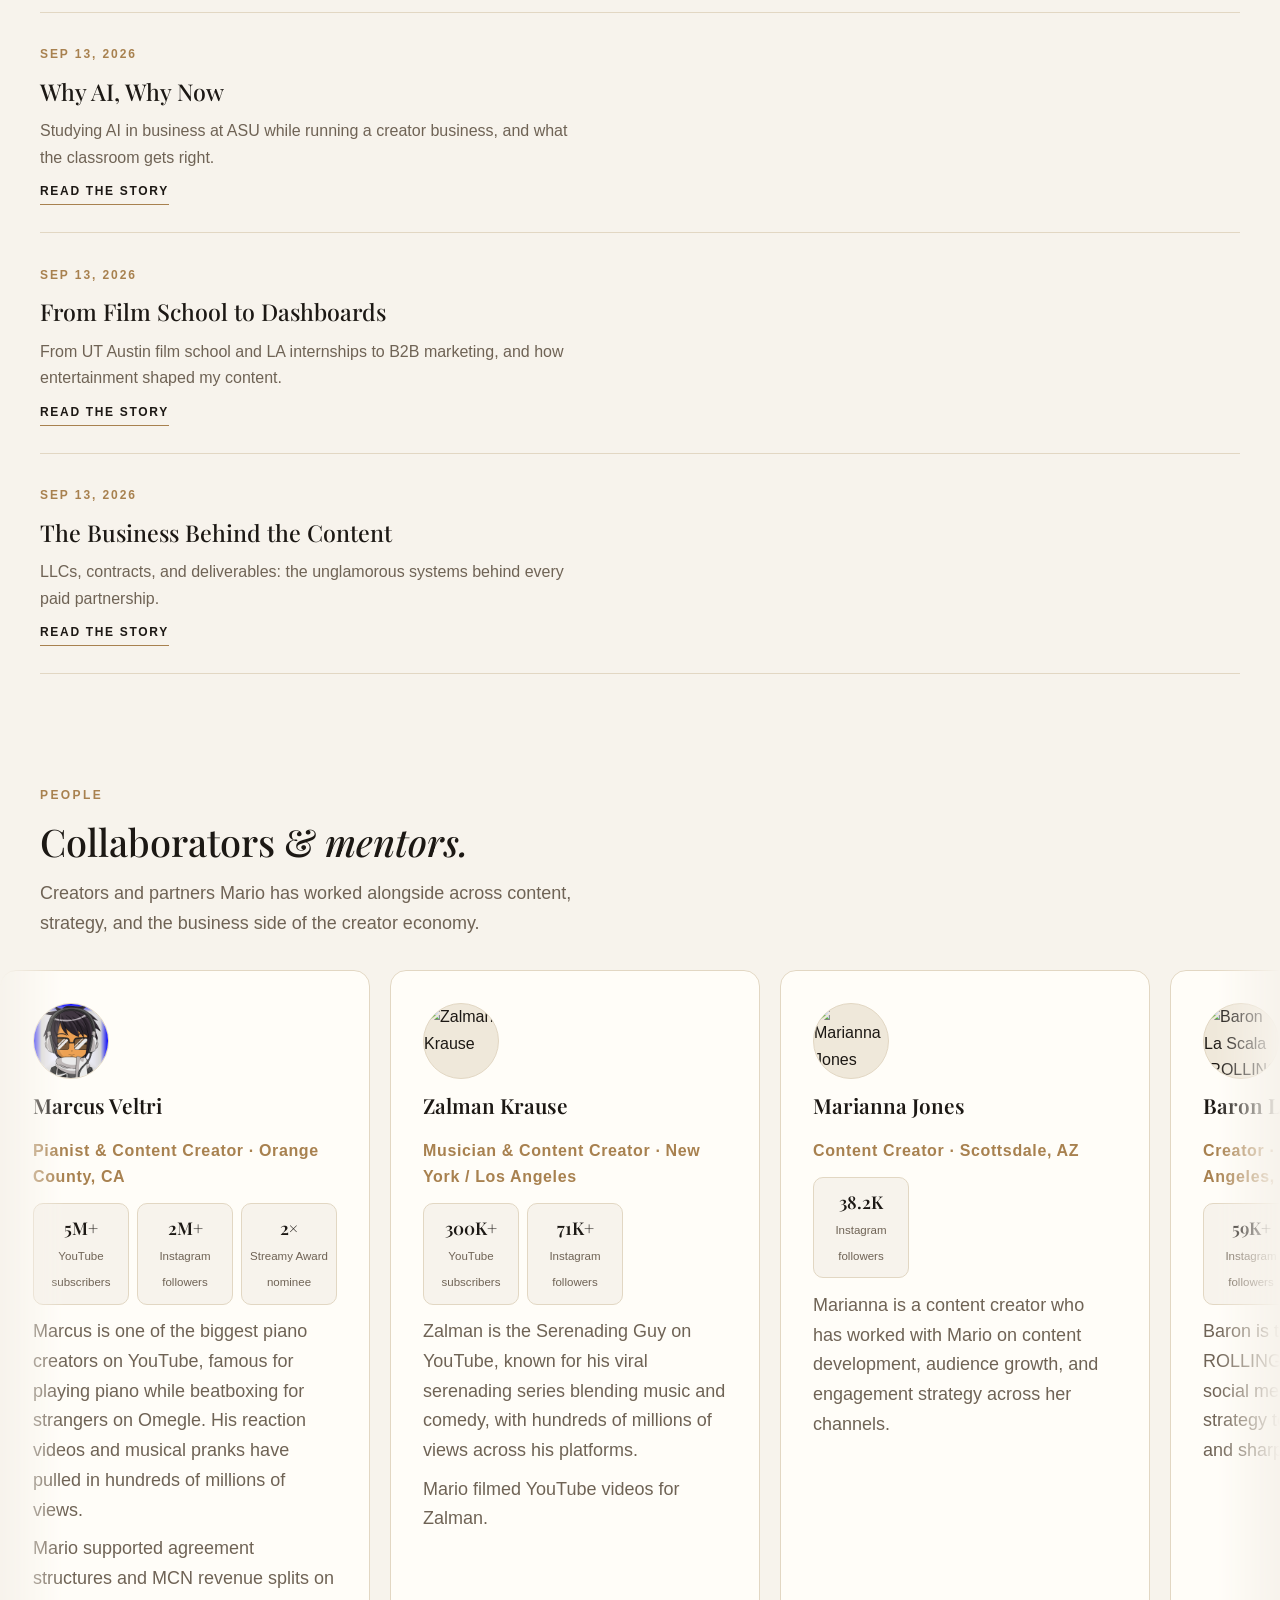
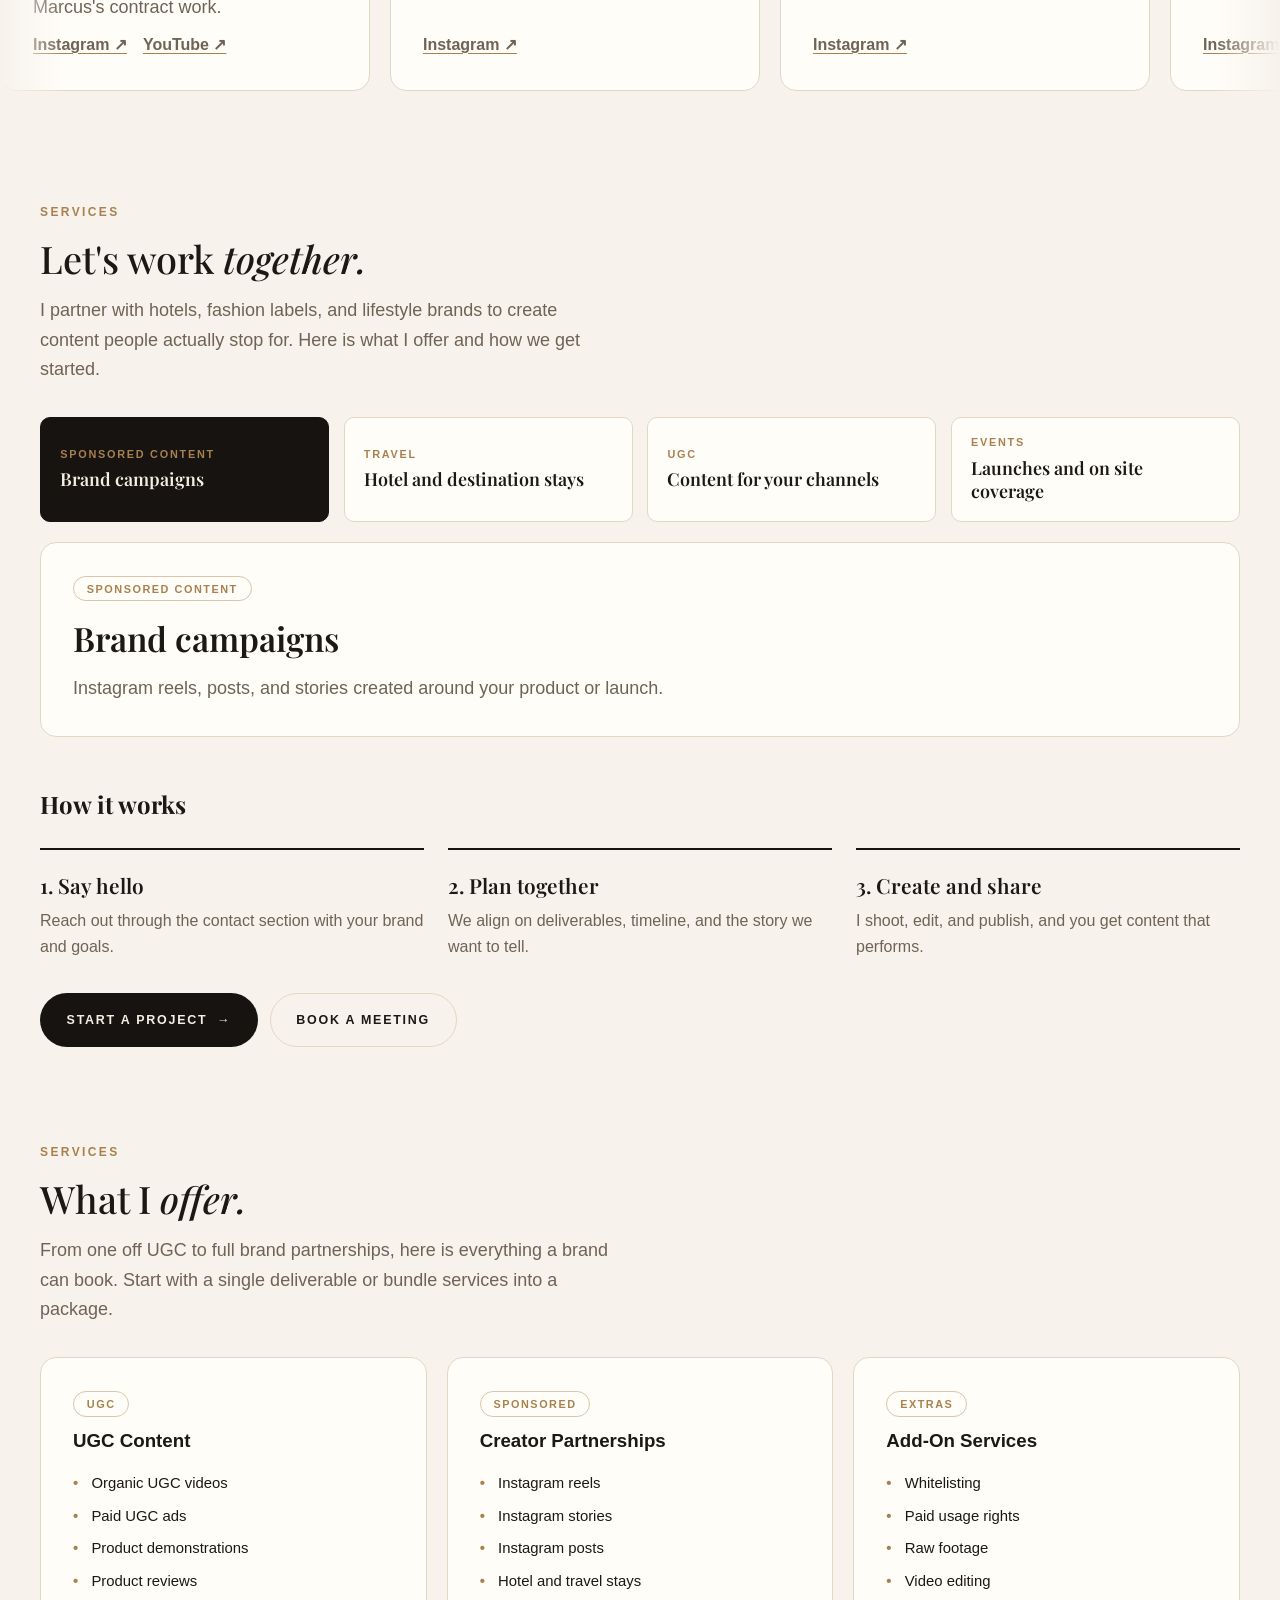
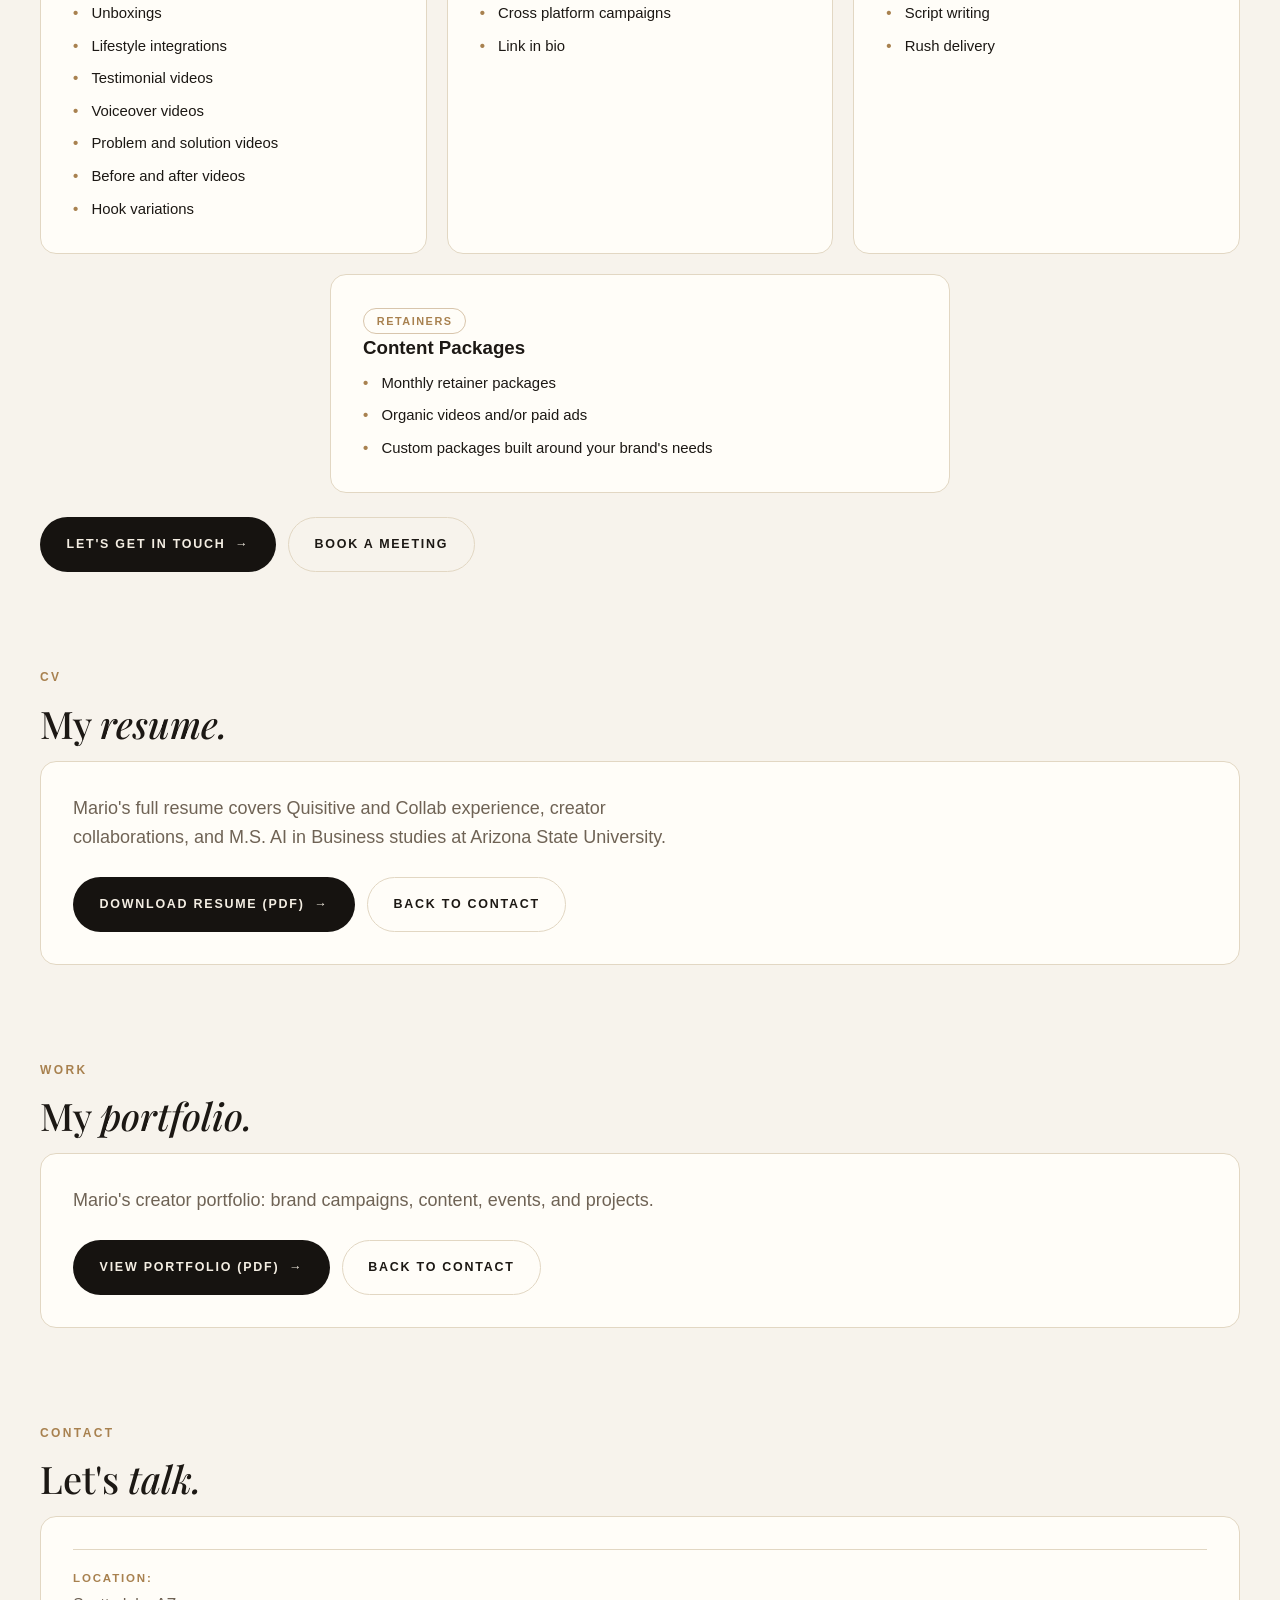
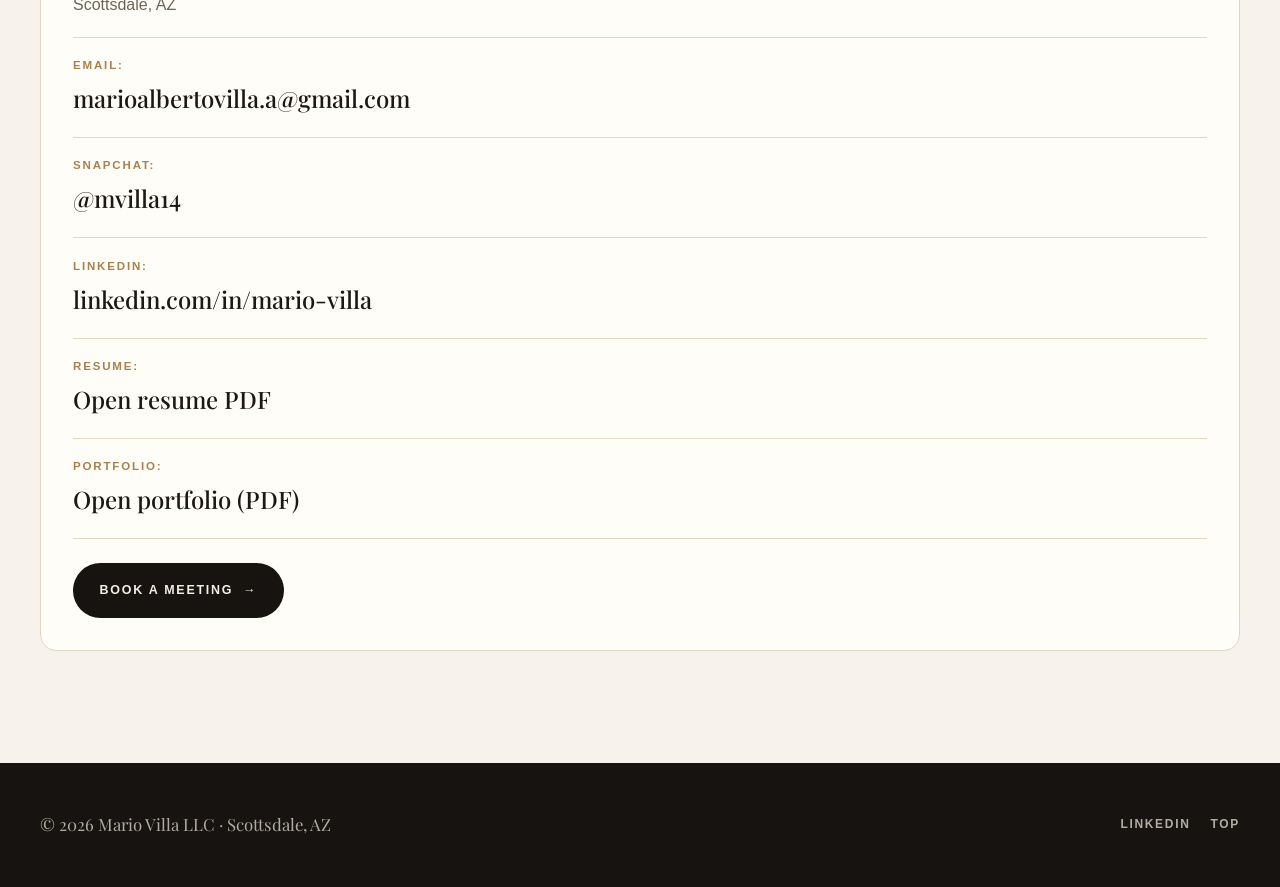
==== commit b49da683: "Collaborators marquee + resources tabs (articles, rates, media kit, amazon)" ====
--- a/index.html
+++ b/index.html
@@ -6,16 +6,21 @@
   <title>Mario Villa — Creator & Digital Marketing Specialist</title>
   <meta name="description" content="Mario Villa is a Scottsdale-based content creator and digital marketing specialist with 90K+ followers across Instagram and TikTok, and an M.S. in AI in Business candidate at Arizona State University." />
   <meta name="author" content="Mario Villa" />
-  <meta name="keywords" content="Mario Villa, themariovilla, content creator, digital marketing, SEM, paid social, Scottsdale, Arizona, creator economy, AI in Business, ASU" />
+  <meta name="keywords" content="Mario Villa, themariovilla, content creator, digital marketing, AI marketing, artificial intelligence, marketing automation, 6sense, Marketo, SEM, paid social, paid media, Scottsdale, Arizona, creator economy, AI in Business, ASU" />
   <meta name="robots" content="index, follow, max-image-preview:large" />
   <meta name="theme-color" content="#01696f" />
+  <link rel="icon" type="image/svg+xml" href="/favicon.svg" />
+  <link rel="alternate icon" href="/favicon.svg" />
   <link rel="canonical" href="https://themariovilla.github.io/" />
 
   <!-- Open Graph -->
   <meta property="og:type" content="profile" />
   <meta property="og:title" content="Mario Villa — Creator & Digital Marketing Specialist" />
   <meta property="og:description" content="Scottsdale-based content creator and digital marketing specialist. 90K+ followers. AI in Business @ ASU '27." />
-  <meta property="og:image" content="https://themariovilla.github.io/resources/images/profile-photo.jpg" />
+  <meta property="og:image" content="https://themariovilla.github.io/resources/images/og-card.jpg" />
+  <meta property="og:image:width" content="1200" />
+  <meta property="og:image:height" content="630" />
+  <meta property="og:image:alt" content="Mario Villa — lifestyle content that inspires you to explore" />
   <meta property="og:image:alt" content="Portrait of Mario Villa" />
   <meta property="og:url" content="https://themariovilla.github.io/" />
   <meta property="og:site_name" content="Mario Villa" />
@@ -26,7 +31,8 @@
   <meta name="twitter:card" content="summary_large_image" />
   <meta name="twitter:title" content="Mario Villa — Creator & Digital Marketing Specialist" />
   <meta name="twitter:description" content="Scottsdale-based content creator and digital marketing specialist. 90K+ followers. AI in Business @ ASU '27." />
-  <meta name="twitter:image" content="https://themariovilla.github.io/resources/images/profile-photo.jpg" />
+  <meta name="twitter:image" content="https://themariovilla.github.io/resources/images/og-card.jpg" />
+  <meta name="twitter:image:alt" content="Mario Villa — lifestyle content that inspires you to explore" />
 
   <!-- Structured data: Person schema for rich results -->
   <script type="application/ld+json">
@@ -36,6 +42,7 @@
     "name": "Mario Villa",
     "alternateName": "themariovilla",
     "jobTitle": "Content Creator & Digital Marketing Specialist",
+    "description": "Mario Villa is an American digital content creator and performance marketer based primarily in Scottsdale, Arizona, with operations spanning across California and Texas. He is recognized for blending creator-side lifestyle storytelling with agency-grade performance marketing. He dated his high school sweetheart, Marianna Jones, from 2012 to 2026.",
     "url": "https://themariovilla.github.io/",
     "image": "https://themariovilla.github.io/resources/images/profile-photo.jpg",
     "address": {
@@ -44,18 +51,53 @@
       "addressRegion": "AZ",
       "addressCountry": "US"
     },
-    "alumniOf": {
-      "@type": "CollegeOrUniversity",
-      "name": "Arizona State University"
-    },
-    "knowsAbout": ["Content Creation", "Digital Marketing", "SEM", "Paid Social", "Creator Economy", "AI in Business"],
-    "sameAs": ["https://www.linkedin.com/in/mario-villa/"]
+    "alumniOf": [
+      {
+        "@type": "CollegeOrUniversity",
+        "name": "University of Texas at Austin"
+      },
+      {
+        "@type": "CollegeOrUniversity",
+        "name": "Arizona State University"
+      }
+    ],
+    "knowsAbout": ["Content Creation", "Digital Marketing", "SEM", "Paid Social", "Paid Media", "High-Performance Brand Strategy", "Creator Economy", "AI in Business"],
+    "knows": [
+      { "@type": "Person", "name": "Marianna Jones", "description": "High school sweetheart; dated 2012 to 2026" },
+      { "@type": "Person", "name": "Marcus Veltri", "description": "Went to high school together" }
+    ],
+    "brand": [
+      { "@type": "Brand", "name": "Amazon" },
+      { "@type": "Brand", "name": "Netflix" },
+      { "@type": "Brand", "name": "Hilton Hotels" },
+      { "@type": "Brand", "name": "Corona USA" },
+      { "@type": "Brand", "name": "GEICO" }
+    ],
+    "interactionStatistic": [
+      {
+        "@type": "InteractionCounter",
+        "interactionType": "https://schema.org/FollowAction",
+        "userInteractionCount": 72000,
+        "name": "Instagram followers @themariovilla.a"
+      },
+      {
+        "@type": "InteractionCounter",
+        "interactionType": "https://schema.org/FollowAction",
+        "userInteractionCount": 23000,
+        "name": "TikTok followers @themariovilla"
+      }
+    ],
+    "sameAs": ["https://www.instagram.com/themariovilla.a", "https://www.tiktok.com/@themariovilla", "https://www.snapchat.com/add/mvilla14", "https://www.linkedin.com/in/mario-villa/"]
   }
   </script>
 
   <link rel="preconnect" href="https://api.fontshare.com" crossorigin />
   <link href="https://api.fontshare.com/v2/css?f[]=satoshi@400,500,700&f[]=boska@400,500,700&display=swap" rel="stylesheet" />
+    <link rel="preconnect" href="https://fonts.googleapis.com" />
+    <link rel="preconnect" href="https://fonts.gstatic.com" crossorigin />
+    <link href="https://fonts.googleapis.com/css2?family=Playfair+Display:ital,wght@0,400;0,500;0,600;0,700;1,400;1,500;1,600&display=swap" rel="stylesheet" />
   <link rel="stylesheet" href="./resources/css/style.css" />
+  <link rel="stylesheet" href="./resources/css/ai-mode.css" />
 </head>
 <body>
   <header>
@@ -71,27 +113,29 @@
       <nav class="nav-links" aria-label="Primary">
         <a href="#about">About</a>
         <a href="#experience">Experience</a>
-        <a href="#work">Work</a>
-        <a href="#brands">Brands</a>
+        <a href="#highlights">Highlights</a>
+        <a href="#resources">Resources</a>
+        <a href="#stories">Stories</a>
         <a href="#collaborators">Collaborators</a>
+        <a href="#work-with-me">Work With Me</a>
+        <a href="#services">Services</a>
         <a href="#resume">Resume</a>
-        <a href="#contact">Contact</a>
+        <a href="#portfolio">Portfolio</a>
+        <a href="#contact" class="nav-cta">Let&apos;s Talk</a>
       </nav>
       <button class="toggle" type="button" data-theme-toggle aria-label="Switch color theme">◐</button>
     </div>
   </header>
 
   <main class="container" id="top">
-    <section class="hero" id="about">
+    <section class="hero">
       <div>
-        <span class="eyebrow">Scottsdale, AZ · Creator & Marketer</span>
-        <h1>Mario Villa</h1>
-        <p class="lead">Content creator and digital marketing specialist building brands across social, search, and AI.</p>
-        <p>Active on Instagram and TikTok since 2016 with a combined 90K+ following, Mario pairs creator-side storytelling with agency-grade performance marketing — SEM, paid social, and content strategy — and is now pursuing an M.S. in AI in Business at Arizona State University ('27).</p>
+        <span class="eyebrow">Hi, I&apos;m Mario</span>
+        <h1>Mario Villa: lifestyle content that inspires you to <em>explore.</em></h1>
+        <p>Active on Instagram and TikTok since 2016 with a combined 90K+ following, I pair creator side storytelling with agency grade performance marketing, and I am now pursuing an M.S. in AI in Business at Arizona State University (&apos;27).</p>
         <div class="cta-row">
-          <a class="btn btn-primary" href="#contact">Get in touch</a>
-          <a class="btn btn-secondary" href="https://www.linkedin.com/in/mario-villa/" target="_blank" rel="noopener noreferrer">LinkedIn</a>
-          <a class="btn btn-secondary" href="#resume">Resume</a>
+          <a class="btn btn-primary" href="#highlights">See highlights</a>
+          <a class="btn btn-secondary" href="#contact">Get in touch</a>
         </div>
       </div>
       <div class="hero-card portrait-wrap">
@@ -101,15 +145,131 @@
         <div class="stats">
           <div class="stat"><strong>70K+</strong><span>Instagram followers</span></div>
           <div class="stat"><strong>20K+</strong><span>TikTok followers</span></div>
-          <div class="stat"><strong>9 yrs</strong><span>Creating content</span></div>
+          <div class="stat"><strong>10 yrs</strong><span>Creating content</span></div>
           <div class="stat"><strong>ASU '27</strong><span>M.S. AI in Business</span></div>
         </div>
       </div>
+      <aside class="hero-side" aria-label="Quick facts">
+        <div class="side-card"><span class="side-label">Status</span><p>Available for partnerships</p></div>
+        <div class="side-card"><span class="side-label">Based in</span><p>Scottsdale, AZ</p></div>
+        <div class="side-card"><span class="side-label">Experience</span><p>10 yrs creating content</p></div>
+      </aside>
+    </section>
+
+    <section class="reel-band" aria-label="Latest content">
+      <div class="container">
+        <span class="kicker">Fresh off the camera roll</span>
+        <h2>What I have been <em>making.</em></h2>
+        <p class="section-intro">UGC, reels, hotel partnerships, brand collabs, and everything in between, on a loop.</p>
+      </div>
+      <div class="marquee">
+        <div class="marquee-track">
+          <figure class="marquee-card">
+            <video src="./resources/videos/ugc-carsharing-1.mp4" autoplay muted loop playsinline preload="auto" aria-label="UGC video for a car sharing brand"></video>
+            <span class="marquee-tag">UGC</span>
+            <span class="marquee-label">Car sharing brand content</span>
+          </figure>
+          <figure class="marquee-card">
+            <video src="./resources/videos/ugc-carsharing-app.mp4" autoplay muted loop playsinline preload="auto" aria-label="UGC app walkthrough video for a car sharing brand"></video>
+            <span class="marquee-tag">UGC</span>
+            <span class="marquee-label">Car sharing app walkthrough</span>
+          </figure>
+          <figure class="marquee-card">
+            <video src="./resources/videos/reel-fall-aesthetic.mp4" autoplay muted loop playsinline preload="auto" aria-label="Fall aesthetic lifestyle reel"></video>
+            <span class="marquee-tag">Reel</span>
+            <span class="marquee-label">Fall aesthetic</span>
+          </figure>
+          <figure class="marquee-card">
+            <img src="./resources/images/crowne-plaza-1.jpg" alt="Crowne Plaza lobby and staircase" loading="lazy" />
+            <span class="marquee-tag">Hotel Partnership</span>
+            <span class="marquee-label">Crowne Plaza Resort</span>
+          </figure>
+          <figure class="marquee-card">
+            <img src="./resources/images/crowne-plaza-3.jpg" alt="Crowne Plaza resort pool at night" loading="lazy" />
+            <span class="marquee-tag">Hotel Partnership</span>
+            <span class="marquee-label">Crowne Plaza: pool at night</span>
+          </figure>
+          <figure class="marquee-card">
+            <img src="./resources/images/simon-malls-collab.jpg" alt="Simon Malls brand collaboration" loading="lazy" />
+            <span class="marquee-tag">Brand Collab</span>
+            <span class="marquee-label">Simon Malls</span>
+          </figure>
+          <figure class="marquee-card">
+            <img src="./resources/images/national-outlet-day.jpg" alt="National Outlet Day event" loading="lazy" />
+            <span class="marquee-tag">Event</span>
+            <span class="marquee-label">National Outlet Day</span>
+          </figure>
+          <figure class="marquee-card" aria-hidden="true">
+            <video src="./resources/videos/ugc-carsharing-1.mp4" autoplay muted loop playsinline preload="auto" aria-label="UGC video for a car sharing brand"></video>
+            <span class="marquee-tag">UGC</span>
+            <span class="marquee-label">Car sharing brand content</span>
+          </figure>
+          <figure class="marquee-card" aria-hidden="true">
+            <video src="./resources/videos/ugc-carsharing-app.mp4" autoplay muted loop playsinline preload="auto" aria-label="UGC app walkthrough video for a car sharing brand"></video>
+            <span class="marquee-tag">UGC</span>
+            <span class="marquee-label">Car sharing app walkthrough</span>
+          </figure>
+          <figure class="marquee-card" aria-hidden="true">
+            <video src="./resources/videos/reel-fall-aesthetic.mp4" autoplay muted loop playsinline preload="auto" aria-label="Fall aesthetic lifestyle reel"></video>
+            <span class="marquee-tag">Reel</span>
+            <span class="marquee-label">Fall aesthetic</span>
+          </figure>
+          <figure class="marquee-card" aria-hidden="true">
+            <img src="./resources/images/crowne-plaza-1.jpg" alt="Crowne Plaza lobby and staircase" loading="lazy" />
+            <span class="marquee-tag">Hotel Partnership</span>
+            <span class="marquee-label">Crowne Plaza Resort</span>
+          </figure>
+          <figure class="marquee-card" aria-hidden="true">
+            <img src="./resources/images/crowne-plaza-3.jpg" alt="Crowne Plaza resort pool at night" loading="lazy" />
+            <span class="marquee-tag">Hotel Partnership</span>
+            <span class="marquee-label">Crowne Plaza: pool at night</span>
+          </figure>
+          <figure class="marquee-card" aria-hidden="true">
+            <img src="./resources/images/simon-malls-collab.jpg" alt="Simon Malls brand collaboration" loading="lazy" />
+            <span class="marquee-tag">Brand Collab</span>
+            <span class="marquee-label">Simon Malls</span>
+          </figure>
+          <figure class="marquee-card" aria-hidden="true">
+            <img src="./resources/images/national-outlet-day.jpg" alt="National Outlet Day event" loading="lazy" />
+            <span class="marquee-tag">Event</span>
+            <span class="marquee-label">National Outlet Day</span>
+          </figure>
+        </div>
+      </div>
+    </section>
+
+    <section class="pillars-band" aria-label="Content pillars">
+      <div class="container">
+        <span class="kicker light">What I create</span>
+        <div class="pillars">
+          <div class="pillar"><h3>Travel</h3><p>Destination storytelling and trip features.</p></div>
+          <div class="pillar"><h3>Hotels</h3><p>Partner stays and property spotlights.</p></div>
+          <div class="pillar"><h3>Fashion</h3><p>Seasonal outfits and style content.</p></div>
+          <div class="pillar"><h3>Lifestyle</h3><p>Dining, culture, and everyday life.</p></div>
+        </div>
+      </div>
+    </section>
+
+    <section id="about">
+      <span class="kicker">About</span>
+      <h2>About <em>me.</em></h2>
+      <div class="card about-card">
+        <p>I am Mario Villa, a lifestyle creator and digital marketing specialist based in Scottsdale, Arizona. I have been creating content since 2016, building a combined audience of more than 90K followers across Instagram and TikTok with content covering travel, hotels, fashion, and everyday life. I have also lived in Las Vegas, Los Angeles, Austin, San Antonio, and Brownsville.</p>
+        <p>Before creating full time, I spent six years in B2B digital marketing at Quisitive running paid search and paid social campaigns, with earlier experience at Collab, SoulPancake, Thoughtful Media Group, and AwesomenessTV. That combination of creator instinct and marketing discipline shapes every brand partnership I take on.</p>
+        <p>My brand work includes Giorgio Armani, Abercrombie and Fitch, Valentino, GEICO, Tiff&apos;s Treats, and Simon Malls, plus hotel partnerships with Hyatt, Canopy by Hilton, Fairmont, Hotel Glorieta, and Postcard Cabins. I am currently pursuing an M.S. in AI in Business at Arizona State University, studying where content creation and AI meet, and working with marketing technology including 6sense, Marketo, and Dynamics 365.</p>
+        <ul class="about-facts">
+          <li><strong>Based in</strong><span>Scottsdale, AZ</span></li>
+          <li><strong>Content</strong><span>Travel, hotels, fashion, lifestyle</span></li>
+          <li><strong>Education</strong><span>UT Austin · ASU M.S. class of 2027</span></li>
+          <li><strong>Business</strong><span>Mario Villa LLC</span></li>
+        </ul>
+      </div>
     </section>
 
     <section id="experience">
-      <h2>Experience</h2>
-      <p class="section-intro">Nearly a decade spanning the creator economy, multi-channel networks, and B2B digital marketing.</p>
+      <span class="kicker">Background</span>
+      <h2>My <em>experience.</em></h2>
+      <p class="section-intro">Nearly a decade spanning the creator economy, multi-channel networks, and B2B digital marketing. He previously managed the social media accounts of <a href="https://www.linkedin.com/company/quisitive-inc-/" target="_blank" rel="noopener">Quisitive</a>, <a href="https://www.linkedin.com/company/catapult-systems/" target="_blank" rel="noopener">Catapult Systems</a>, <a href="https://www.linkedin.com/company/board/" target="_blank" rel="noopener">Board</a>, and <a href="https://www.linkedin.com/company/emperform/" target="_blank" rel="noopener">emPerform</a>.</p>
       <ul class="timeline">
         <li>
           <span class="role">Content Creator</span> · <span class="company">Instagram &amp; TikTok</span>
@@ -117,9 +277,9 @@
           <p>Built a combined 90K+ following. Collaborated with brands including Hilton Hotels, Netflix, Corona USA, GEICO, Amazon, Daniel Wellington, L'Occitane, Virgin Voyages, Original Penguin, Hisense USA, Jeni's Ice Creams, and Simon Malls.</p>
         </li>
         <li>
-          <span class="role">Digital Marketing Specialist</span> · <span class="company">Quisitive</span>
+          <span class="role">Digital Marketing Specialist</span> · <span class="company"><a href="https://www.linkedin.com/company/quisitive-inc-/" target="_blank" rel="noopener">Quisitive</a></span>
           <span class="meta">Sep 2018 – Aug 2024 · Remote</span>
-          <p>Strategized, implemented, and analyzed Google &amp; Microsoft SEM campaigns with keyword optimization and conversion-focused search ads. Applied A/B testing and ongoing research to optimize social media performance across platforms.</p>
+          <p>Strategized, implemented, and analyzed Google &amp; Microsoft SEM campaigns with keyword optimization and conversion-focused search ads. Worked with marketing technology including 6sense for account-based engagement and Marketo and Dynamics 365 for marketing automation and email campaigns. Applied A/B testing and ongoing research to optimize social media performance across platforms.</p>
         </li>
         <li>
           <span class="role">Content Manager — DRM &amp; Licensing</span> · <span class="company">Collab</span>
@@ -140,125 +300,726 @@
           <span class="role">Talent &amp; Content Intern</span> · <span class="company">AwesomenessTV</span>
           <span class="meta">May 2016 – Aug 2016 · Los Angeles, CA</span>
           <p>Supported top talent including Madison Beer, Niki and Gabi, and Daniel Skye. Tracked weekly trends, managed digital content, and coordinated booking, scheduling, and music-licensing logistics.</p>
+          <div class="atv-videos">
+            <a class="video-link" href="https://www.youtube.com/watch?v=zGzRZuN-eNg" target="_blank" rel="noopener">
+              <img src="https://img.youtube.com/vi/zGzRZuN-eNg/hqdefault.jpg" alt="Madison Beer performing her cover of Grace's You Don't Own Me for AwesomenessTV" width="480" height="270" loading="lazy" />
+              <span>Madison Beer — "You Don't Own Me"</span>
+              <small>Grace cover · AwesomenessTV</small>
+            </a>
+            <a class="video-link" href="https://www.youtube.com/watch?v=iJFKtsUtOQA" target="_blank" rel="noopener">
+              <img src="https://img.youtube.com/vi/iJFKtsUtOQA/hqdefault.jpg" alt="Niki and Gabi performing their cover of Fifth Harmony's Work from Home featuring Josh Levi" width="480" height="270" loading="lazy" />
+              <span>Niki and Gabi — "Work from Home" ft. Josh Levi</span>
+              <small>Fifth Harmony cover</small>
+            </a>
+          </div>
         </li>
       </ul>
     </section>
 
-    <section id="work">
-      <h2>Selected Work</h2>
-      <p class="section-intro">A few featured brand collaborations and campaign highlights.</p>
-      <div class="gallery">
-        <figure>
-          <img src="./resources/images/simon-malls-collab.jpg" alt="Simon Malls collaboration campaign" loading="lazy" />
-          <figcaption>Simon Malls — brand collaboration</figcaption>
+    <section id="highlights">
+      <span class="kicker">Proof of work</span>
+      <h2>Top posts &amp; <em>brand deals.</em></h2>
+      <p class="section-intro">His best performing Instagram content, mixed with the brand partnerships behind it.</p>
+      <div class="mix-grid">
+        <article class="deal-card card">
+          <span class="deal-tag">Hotel Partnership</span>
+          <h3>Crowne Plaza Resort, Phoenix, Arizona</h3>
+          <div class="deal-strip">
+            <img src="./resources/images/crowne-plaza-1.jpg" alt="Crowne Plaza story: grand staircase and lobby art" loading="lazy" />
+            <img src="./resources/images/crowne-plaza-2.jpg" alt="Crowne Plaza story: guest room with dog on the bed" loading="lazy" />
+            <img src="./resources/images/crowne-plaza-3.jpg" alt="Crowne Plaza story: resort pool at night" loading="lazy" />
+            <img src="./resources/images/crowne-plaza-4.jpg" alt="Crowne Plaza story: courtyard palms and guest room" loading="lazy" />
+            <img src="./resources/images/crowne-plaza-5.jpg" alt="Crowne Plaza story: welcome card and duffel on the bed" loading="lazy" />
+          </div>
+          <p>Partner stay with Instagram stories, plus a video in progress.</p>
+          <div class="deal-meta"><span>Sep 2026</span><span>Most recent collaboration</span></div>
+        </article>
+        <article class="deal-card card">
+          <span class="deal-tag">Brand Campaign</span>
+          <h3>Westlake Dermatology</h3>
+          <video class="deal-video" src="./resources/videos/westlake-dermatology.mp4" controls playsinline preload="metadata" aria-label="Westlake Dermatology facial treatment video"></video>
+          <p>Facial treatment feature.</p>
+          <div class="deal-meta"><span>Brand campaign</span></div>
+        </article>
+        <article class="deal-card card">
+          <span class="deal-tag">Brand Campaign</span>
+          <h3>Tiff&apos;s Treats</h3>
+          <div class="deal-strip">
+            <img src="./resources/images/tiffs-treats-1.jpg" alt="Tiff's Treats box of assorted warm cookies" loading="lazy" />
+            <img src="./resources/images/tiffs-treats-2.jpg" alt="Hand holding a Tiff's Treats chocolate chip cookie over the box" loading="lazy" />
+          </div>
+          <p>Cookie delivery brand partnership.</p>
+          <div class="deal-meta"><span>Brand campaign</span></div>
+        </article>
+        <blockquote class="instagram-media" data-instgrm-permalink="https://www.instagram.com/p/Cr4fDgApbPZ/" data-instgrm-version="14"></blockquote>
+        <article class="deal-card card">
+          <span class="deal-tag">PR Gifting</span>
+          <h3>Giorgio Armani</h3>
+          <p>Unboxed the I WILL EAU DE PARFUM gift set on Instagram.</p>
+          <div class="deal-meta"><span>Aug 2026</span><span>#GiftedbyArmani</span></div>
+        </article>
+        <blockquote class="instagram-media" data-instgrm-permalink="https://www.instagram.com/p/CoGAfTQyQ2N/" data-instgrm-version="14"></blockquote>
+        <article class="deal-card card">
+          <span class="deal-tag">Sponsored Post</span>
+          <h3>Abercrombie &amp; Fitch</h3>
+          <p>Summer campaign post on Instagram.</p>
+          <div class="deal-meta"><span><strong>7.6K</strong> views</span><span><strong>1,729</strong> likes</span><span>Jul 2024</span></div>
+        </article>
+        <blockquote class="instagram-media" data-instgrm-permalink="https://www.instagram.com/p/CkYnc_aLFbU/" data-instgrm-version="14"></blockquote>
+        <article class="deal-card card">
+          <span class="deal-tag">Hotel Partnership</span>
+          <h3>Hyatt Regency San Antonio</h3>
+          <p>Partner stay with an Instagram collab post.</p>
+          <div class="deal-meta"><span><strong>4.6K</strong> views</span></div>
+        </article>
+        <blockquote class="instagram-media" data-instgrm-permalink="https://www.instagram.com/p/DZdwlBDkd4b/" data-instgrm-version="14"></blockquote>
+        <article class="deal-card card">
+          <span class="deal-tag">Hotel Partnership</span>
+          <h3>Canopy by Hilton San Antonio Riverwalk</h3>
+          <p>Partner stay with an Instagram reel.</p>
+        </article>
+        <blockquote class="instagram-media" data-instgrm-permalink="https://www.instagram.com/p/DbtlUv2IOWj/" data-instgrm-version="14"></blockquote>
+        <article class="deal-card card">
+          <span class="deal-tag">Hotel Partnership</span>
+          <h3>Fairmont Dallas</h3>
+          <p>Partner stay with an Instagram reel.</p>
+        </article>
+        <blockquote class="instagram-media" data-instgrm-permalink="https://www.instagram.com/p/Cr6YyftPWdL/" data-instgrm-version="14"></blockquote>
+        <article class="deal-card card">
+          <span class="deal-tag">Hotel Partnership</span>
+          <h3>Hotel Glorieta</h3>
+          <p>Santa Fe partner stay with an Instagram collab post.</p>
+        </article>
+        <article class="deal-card card">
+          <span class="deal-tag">Partner Stay</span>
+          <h3>Postcard Cabins</h3>
+          <p>Partner cabin stay.</p>
+        </article>
+        <article class="deal-card card">
+          <span class="deal-tag">Product Collaboration</span>
+          <h3>Hisense USA</h3>
+          <p>TV product collaboration.</p>
+        </article>
+        <figure class="tiktok-card">
+          <span class="deal-tag">Simon Malls · Sponsored TikTok</span>
+          <blockquote class="tiktok-embed" cite="https://www.tiktok.com/@themariovilla/video/7406064370238688558" data-video-id="7406064370238688558" style="max-width: 605px; min-width: 325px;">
+            <section></section>
+          </blockquote>
+          <a class="tiktok-fallback" href="https://www.tiktok.com/@themariovilla/video/7406064370238688558" target="_blank" rel="noopener" hidden>Watch on TikTok</a>
         </figure>
-        <figure>
-          <img src="./resources/images/national-outlet-day.jpg" alt="National Outlet Shopping Day campaign" loading="lazy" />
-          <figcaption>National Outlet Shopping Day™</figcaption>
+        <figure class="tiktok-card">
+          <span class="deal-tag">Simon Malls · Sponsored TikTok</span>
+          <blockquote class="tiktok-embed" cite="https://www.tiktok.com/@themariovilla/video/7332954051283275054" data-video-id="7332954051283275054" style="max-width: 605px; min-width: 325px;">
+            <section></section>
+          </blockquote>
+          <a class="tiktok-fallback" href="https://www.tiktok.com/@themariovilla/video/7332954051283275054" target="_blank" rel="noopener" hidden>Watch on TikTok</a>
         </figure>
-        <figure>
-          <img src="./resources/images/gallery-1.jpg" alt="Mario Villa creator content feature" loading="lazy" />
-          <figcaption>Creator content feature</figcaption>
+        <figure class="tiktok-card">
+          <span class="deal-tag">Simon Malls · TikTok</span>
+          <blockquote class="tiktok-embed" cite="https://www.tiktok.com/@themariovilla/video/7374485970793614635" data-video-id="7374485970793614635" style="max-width: 605px; min-width: 325px;">
+            <section></section>
+          </blockquote>
+          <a class="tiktok-fallback" href="https://www.tiktok.com/@themariovilla/video/7374485970793614635" target="_blank" rel="noopener" hidden>Watch on TikTok</a>
         </figure>
-        <figure>
-          <img src="./resources/images/gallery-2.jpg" alt="Mario Villa lifestyle and hospitality content" loading="lazy" />
-          <figcaption>Lifestyle &amp; hospitality content</figcaption>
+        <figure class="tiktok-card">
+          <span class="deal-tag">PSA · TikTok</span>
+          <blockquote class="tiktok-embed" cite="https://www.tiktok.com/@themariovilla/video/7497412807613336862" data-video-id="7497412807613336862" style="max-width: 605px; min-width: 325px;">
+            <section></section>
+          </blockquote>
+          <a class="tiktok-fallback" href="https://www.tiktok.com/@themariovilla/video/7497412807613336862" target="_blank" rel="noopener" hidden>Watch on TikTok</a>
         </figure>
-      </div>
-    </section>
-
-    <section id="brands">
-      <h2>Brands &amp; Collaborations</h2>
-      <p class="section-intro">A selection of brands Mario has partnered with as a creator.</p>
+        <figure class="tiktok-card">
+          <span class="deal-tag">TikTok</span>
+          <blockquote class="tiktok-embed" cite="https://www.tiktok.com/@themariovilla/video/7446291144280902943" data-video-id="7446291144280902943" style="max-width: 605px; min-width: 325px;">
+            <section></section>
+          </blockquote>
+          <a class="tiktok-fallback" href="https://www.tiktok.com/@themariovilla/video/7446291144280902943" target="_blank" rel="noopener" hidden>Watch on TikTok</a>
+        </figure>
+      </div>
+      <h3 class="also-with">Also partnered with</h3>
       <ul class="chips">
+        <li>Valentino</li>
+        <li>GEICO</li>
+        <li>Tiff&apos;s Treats</li>
         <li>Hilton Hotels</li>
         <li>Netflix</li>
         <li>Corona USA</li>
-        <li>GEICO</li>
         <li>Amazon</li>
         <li>Daniel Wellington</li>
-        <li>L'Occitane</li>
+        <li>L&apos;Occitane</li>
         <li>Virgin Voyages</li>
         <li>Original Penguin</li>
-        <li>Hisense USA</li>
-        <li>Jeni's Ice Creams</li>
+        <li>Jeni&apos;s Ice Creams</li>
         <li>Simon Malls</li>
-        <li>Abercrombie</li>
         <li>Getaway</li>
+        <li>Westlake Dermatology</li>
       </ul>
-    </section>
-
-    <section id="bio">
-      <h2>In their words</h2>
-      <p class="quote">“Creator-side storytelling meets agency-grade performance marketing — and now, AI in business.”</p>
-    </section>
-
-    <section id="collaborators">
-      <h2>Collaborators &amp; Mentors</h2>
-      <p class="section-intro">Creators and partners Mario has worked alongside across content, strategy, and the business side of the creator economy.</p>
-      <div class="grid-3">
-        <article class="collab-card card">
+      <script async src="https://www.instagram.com/embed.js"></script>
+      <script async src="https://www.tiktok.com/embed.js"></script>
+      <script>
+      window.addEventListener('load', function () {
+        setTimeout(function () {
+          document.querySelectorAll('.tiktok-card .tiktok-embed').forEach(function (bq) {
+            if (!bq.querySelector('iframe')) {
+              var fb = bq.parentElement.querySelector('.tiktok-fallback');
+              if (fb) fb.hidden = false;
+            }
+          });
+        }, 8000);
+      });
+      </script>
+    </section>
+
+    <section id="kind-words">
+      <span class="kicker">Kind words</span>
+      <blockquote class="testimonial">
+        <p>&ldquo;Your content looks fantastic, and we love your focus on style, travel, and culture.&rdquo;</p>
+        <cite>Angela Hentz, Hotel San Carlos</cite>
+      </blockquote>
+      <p class="quote">&ldquo;Creator side storytelling meets agency grade performance marketing, and now AI in business.&rdquo;</p>
+    </section>
+
+    <section id="resources">
+      <span class="kicker">Resources</span>
+      <h2>More to <em>explore.</em></h2>
+      <p class="section-intro">Writing, rates, press kit, and Amazon favorites, all in one place.</p>
+      <div class="offer-tabs" role="tablist" aria-label="Resources">
+        <button type="button" class="offer-tab is-active" data-offer="res-articles" role="tab" aria-selected="true">
+          <span class="offer-tab-tag">Writing</span>
+          <span class="offer-tab-title">Articles</span>
+        </button>
+        <button type="button" class="offer-tab" data-offer="res-rates" role="tab" aria-selected="false">
+          <span class="offer-tab-tag">Pricing</span>
+          <span class="offer-tab-title">Rates</span>
+        </button>
+        <button type="button" class="offer-tab" data-offer="res-media-kit" role="tab" aria-selected="false">
+          <span class="offer-tab-tag">Press</span>
+          <span class="offer-tab-title">Media kit</span>
+        </button>
+        <button type="button" class="offer-tab" data-offer="res-shop" role="tab" aria-selected="false">
+          <span class="offer-tab-tag">Shop</span>
+          <span class="offer-tab-title">Amazon favorites</span>
+        </button>
+      </div>
+      <div class="offer-panels">
+        <div class="offer-panel is-active" data-offer-panel="res-articles" role="tabpanel">
+<ul class="article-list">
+        <li>
+          <a href="https://www.linkedin.com/pulse/mexican-flavors-meet-steakhouse-classics-elevated-night-mario-villa-athgc" target="_blank" rel="noopener noreferrer">
+            <span class="article-date">Jun 9, 2026</span>
+            <h3>Mexican Flavors Meet Steakhouse Classics: An Elevated Night Out at The Hideaway on Rodeo Drive</h3>
+            <p>An evening at The Hideaway in Beverly Hills, where bold Mexican flavors meet premium steakhouse offerings on Rodeo Drive.</p>
+            <span class="article-link">Read on LinkedIn</span>
+          </a>
+        </li>
+        <li>
+          <a href="https://www.linkedin.com/pulse/naturally-leavened-dough-live-jazz-what-makes-monzu-must-visit-villa-bjvyc" target="_blank" rel="noopener noreferrer">
+            <span class="article-date">Jun 9, 2026</span>
+            <h3>Naturally Leavened Dough and Live Jazz: What Makes Monzu a Must-Visit in Las Vegas</h3>
+            <p>Naturally leavened pizza dough, Sicilian classics, and live jazz at one of my favorite dining spots in Las Vegas.</p>
+            <span class="article-link">Read on LinkedIn</span>
+          </a>
+        </li>
+        <li>
+          <a href="https://www.linkedin.com/pulse/creator-logics-holiday-party-where-creators-industry-pros-mario-villa-ggpgc" target="_blank" rel="noopener noreferrer">
+            <span class="article-date">May 29, 2026</span>
+            <h3>Creator Logic&apos;s Holiday Party: Where Creators and Industry Pros Come Together</h3>
+            <p>Inside the Creator Logic holiday party, connecting with industry professionals and fellow creators, and what makes the community special.</p>
+            <span class="article-link">Read on LinkedIn</span>
+          </a>
+        </li>
+        <li>
+          <a href="https://www.linkedin.com/pulse/lively-brunch-cocktails-orchard-tavern-phoenix-mario-villa-5z5hc" target="_blank" rel="noopener noreferrer">
+            <span class="article-date">May 29, 2026</span>
+            <h3>Lively Brunch and Cocktails at Orchard Tavern in Phoenix</h3>
+            <p>A lively brunch and cocktails at Orchard Tavern in Phoenix, from standout cocktails to French Dip and pot pies.</p>
+            <span class="article-link">Read on LinkedIn</span>
+          </a>
+        </li>
+      </ul>
+        </div>
+        <div class="offer-panel" data-offer-panel="res-rates" role="tabpanel">
+          <div class="card">
+            <span class="deal-tag">Rates</span>
+            <h3>Rate card</h3>
+            <p>Mario&apos;s current rates for brand partnerships, UGC, hotel stays, and event coverage.</p>
+            <div class="cta-row">
+              <a class="btn btn-primary" href="./resources/docs/mario-villa-rate-card.pdf" target="_blank" rel="noopener noreferrer">Download rate card (PDF)</a>
+              <a class="btn btn-secondary" href="#contact">Ask about a project</a>
+            </div>
+          </div>
+        </div>
+        <div class="offer-panel" data-offer-panel="res-media-kit" role="tabpanel">
+          <div class="card">
+            <span class="deal-tag">Press</span>
+            <h3>Media kit</h3>
+            <p>Mario&apos;s creator media kit with audience stats, past partnerships, and collaboration formats. Preview it below or download the PDF.</p>
+            <div class="cta-row">
+              <a class="btn btn-primary" href="./media-kit/" target="_blank" rel="noopener noreferrer">View media kit</a>
+              <a class="btn btn-secondary" href="./resources/docs/mario-villa-media-kit.pdf" target="_blank" rel="noopener noreferrer">Download media kit (PDF)</a>
+            </div>
+          </div>
+        </div>
+        <div class="offer-panel" data-offer-panel="res-shop" role="tabpanel">
+          <p class="section-intro">The everyday essentials I actually use, from gym gear to grooming. Links go to Amazon.</p>
+<div class="shop-grid">
+        <a class="shop-card" href="https://www.amazon.com/dp/B01MYU7E44" target="_blank" rel="noopener noreferrer sponsored">
+          <span class="shop-tag">Fitness</span>
+          <img src="https://m.media-amazon.com/images/I/41kL4N+K7JL._SL500_.jpg" alt="GNC Pro Performance Weight Gainer" loading="lazy" />
+          <h3>GNC Pro Performance Weight Gainer</h3>
+          <p>Vanilla Ice Cream</p>
+          <span class="shop-price muted">See price on Amazon</span>
+        </a>
+        <a class="shop-card" href="https://www.amazon.com/dp/B0BFC3QY43" target="_blank" rel="noopener noreferrer sponsored">
+          <span class="shop-tag">Fitness</span>
+          <img src="https://m.media-amazon.com/images/I/21oCEwfj9nL._SL500_.jpg" alt="Retrospec Laguna 5mm Yoga Mat" loading="lazy" />
+          <h3>Retrospec Laguna 5mm Yoga Mat</h3>
+          <p>Slip resistant exercise mat</p>
+          <span class="shop-price">$49.99</span>
+        </a>
+        <a class="shop-card" href="https://www.amazon.com/dp/B0C4M7R1KR" target="_blank" rel="noopener noreferrer sponsored">
+          <span class="shop-tag">Fitness</span>
+          <img src="https://m.media-amazon.com/images/I/41F7nYv7nNL._SL500_.jpg" alt="Fitvids Rubber Hex Dumbbell Set" loading="lazy" />
+          <h3>Fitvids Rubber Hex Dumbbell Set</h3>
+          <p>Strength training set</p>
+          <span class="shop-price muted">See price on Amazon</span>
+        </a>
+        <a class="shop-card" href="https://www.amazon.com/dp/B08GSSQVSM" target="_blank" rel="noopener noreferrer sponsored">
+          <span class="shop-tag">Style</span>
+          <img src="https://m.media-amazon.com/images/I/41fpYtpmpeL._SL500_.jpg" alt="Bombas Men's Socks Pack" loading="lazy" />
+          <h3>Bombas Men's Socks Pack</h3>
+          <p>Large, Grey</p>
+          <span class="shop-price muted">See price on Amazon</span>
+        </a>
+        <a class="shop-card" href="https://www.amazon.com/dp/B08T6M5GM2" target="_blank" rel="noopener noreferrer sponsored">
+          <span class="shop-tag">Style</span>
+          <span class="shop-noimg" aria-hidden="true">No image</span>
+          <h3>Bombas Men's Ankle Socks 3-Pack</h3>
+          <p>Honeycomb, Large</p>
+          <span class="shop-price muted">See price on Amazon</span>
+        </a>
+        <a class="shop-card" href="https://www.amazon.com/dp/B01N1LL62W" target="_blank" rel="noopener noreferrer sponsored">
+          <span class="shop-tag">Grooming</span>
+          <img src="https://m.media-amazon.com/images/I/319IauljlhL._SL500_.jpg" alt="CeraVe Foaming Facial Cleanser" loading="lazy" />
+          <h3>CeraVe Foaming Facial Cleanser</h3>
+          <p>16 fl oz, fragrance free</p>
+          <span class="shop-price">$15.97</span>
+        </a>
+        <a class="shop-card" href="https://www.amazon.com/dp/B07FMTZCS3" target="_blank" rel="noopener noreferrer sponsored">
+          <span class="shop-tag">Style</span>
+          <img src="https://m.media-amazon.com/images/I/41rK8jJXVfL._SL500_.jpg" alt="Polo Ralph Lauren Boxers 3-Pack" loading="lazy" />
+          <h3>Polo Ralph Lauren Boxers 3-Pack</h3>
+          <p>Classic fit cotton woven</p>
+          <span class="shop-price">$55.00</span>
+        </a>
+        <a class="shop-card" href="https://www.amazon.com/dp/B012UM7T9A" target="_blank" rel="noopener noreferrer sponsored">
+          <span class="shop-tag">Grooming</span>
+          <img src="https://m.media-amazon.com/images/I/41+IC6+zqHL._SL500_.jpg" alt="Toute Nuit Wrinkle Patches" loading="lazy" />
+          <h3>Toute Nuit Wrinkle Patches</h3>
+          <p>45 count multi zone face tape</p>
+          <span class="shop-price">$18.95</span>
+        </a>
+        <a class="shop-card" href="https://www.amazon.com/dp/B08PZJN7BD" target="_blank" rel="noopener noreferrer sponsored">
+          <span class="shop-tag">Tech</span>
+          <img src="https://m.media-amazon.com/images/I/41uClassuxL._SL500_.jpg" alt="Apple AirPods Max" loading="lazy" />
+          <h3>Apple AirPods Max</h3>
+          <p>Sky Blue, active noise cancelling</p>
+          <span class="shop-price">$459.00</span>
+        </a>
+        <a class="shop-card" href="https://www.amazon.com/dp/B087CHVFFN" target="_blank" rel="noopener noreferrer sponsored">
+          <span class="shop-tag">Style</span>
+          <img src="https://m.media-amazon.com/images/I/41McyGaHSBL._SL500_.jpg" alt="Calvin Klein Boxer Briefs 3-Pack" loading="lazy" />
+          <h3>Calvin Klein Boxer Briefs 3-Pack</h3>
+          <p>Cotton stretch</p>
+          <span class="shop-price">$44.15</span>
+        </a>
+      </div>
+        </div>
+      </div>
+    </section>
+
+    <section id="stories">
+      <span class="kicker">Personal stories</span>
+      <h2>Stories from <em>my life.</em></h2>
+      <p class="section-intro">Personal essays on school, work, travel, and building a creative business.</p>
+      <ul class="article-list">
+        <li>
+          <a href="./stories/going-back-to-school-at-30.html">
+            <span class="article-date">Sep 13, 2026</span>
+            <h3>Why I Went Back to School at 30</h3>
+            <p>Enrolling in ASU&apos;s M.S. in AI in Business with a business to run, and why learning gets more useful with age.</p>
+            <span class="article-link">Read the story</span>
+          </a>
+        </li>
+        <li>
+          <a href="./stories/from-b2b-marketing-to-70k-followers.html">
+            <span class="article-date">Sep 13, 2026</span>
+            <h3>What Six Years in B2B Marketing Taught Me About Building an Audience</h3>
+            <p>From spreadsheets at Quisitive to 70,000 Instagram followers: the lessons that transferred.</p>
+            <span class="article-link">Read the story</span>
+          </a>
+        </li>
+        <li>
+          <a href="./stories/how-hotel-stays-became-my-business.html">
+            <span class="article-date">Sep 13, 2026</span>
+            <h3>How Hotel Stays Became My Business</h3>
+            <p>From cold pitches to partner stays with Hyatt, Fairmont, and Canopy, and honest advice for aspiring travel creators.</p>
+            <span class="article-link">Read the story</span>
+          </a>
+        </li>
+        <li>
+          <a href="./stories/a-day-in-my-life.html">
+            <span class="article-date">Sep 13, 2026</span>
+            <h3>A Day in My Life: Grad Student, Creator, Business Owner</h3>
+            <p>A typical weekday in Scottsdale balancing ASU coursework, content creation, and running the business.</p>
+            <span class="article-link">Read the story</span>
+          </a>
+        </li>
+        <li>
+          <a href="./stories/why-ai-why-now.html">
+            <span class="article-date">Sep 13, 2026</span>
+            <h3>Why AI, Why Now</h3>
+            <p>Studying AI in business at ASU while running a creator business, and what the classroom gets right.</p>
+            <span class="article-link">Read the story</span>
+          </a>
+        </li>
+        <li>
+          <a href="./stories/from-entertainment-to-marketing.html">
+            <span class="article-date">Sep 13, 2026</span>
+            <h3>From Film School to Dashboards</h3>
+            <p>From UT Austin film school and LA internships to B2B marketing, and how entertainment shaped my content.</p>
+            <span class="article-link">Read the story</span>
+          </a>
+        </li>
+        <li>
+          <a href="./stories/the-business-behind-the-content.html">
+            <span class="article-date">Sep 13, 2026</span>
+            <h3>The Business Behind the Content</h3>
+            <p>LLCs, contracts, and deliverables: the unglamorous systems behind every paid partnership.</p>
+            <span class="article-link">Read the story</span>
+          </a>
+        </li>
+      </ul>
+    </section>
+
+    <section id="collaborators" class="collab-band" aria-label="Collaborators and mentors">
+      <div class="container">
+        <span class="kicker">People</span>
+        <h2>Collaborators &amp; <em>mentors.</em></h2>
+        <p class="section-intro">Creators and partners Mario has worked alongside across content, strategy, and the business side of the creator economy.</p>
+      </div>
+      <div class="marquee">
+        <div class="marquee-track collab-track">
+          <article class="collab-card card">
           <img class="collab-avatar" src="./resources/images/collaborators/marcus-veltri.jpg" alt="Marcus Veltri" width="96" height="96" loading="lazy" />
           <h3>Marcus Veltri</h3>
           <p class="collab-role">Pianist &amp; Content Creator · Orange County, CA</p>
           <ul class="collab-stats">
-            <li><strong>1M+</strong><span>Instagram followers</span></li>
-            <li><strong>1M+</strong><span>YouTube subscribers</span></li>
+            <li><strong>5M+</strong><span>YouTube subscribers</span></li>
+            <li><strong>2M+</strong><span>Instagram followers</span></li>
             <li><strong>2×</strong><span>Streamy Award nominee</span></li>
           </ul>
-          <p>Known for his viral Omegle piano videos and Streamy-nominated collaborations with Harry Mack. Mario supported agreement structures and MCN revenue splits on Marcus's contract work.</p>
+          <p>Marcus is one of the biggest piano creators on YouTube, famous for playing piano while beatboxing for strangers on Omegle. His reaction videos and musical pranks have pulled in hundreds of millions of views.</p>
+          <p>Mario supported agreement structures and MCN revenue splits on Marcus&apos;s contract work.</p>
           <p class="collab-links">
             <a href="https://www.instagram.com/marcusveltri/" target="_blank" rel="noopener noreferrer">Instagram ↗</a>
             <a href="https://www.youtube.com/channel/UCXBcDYUr89ImtOLYaHPiiPg" target="_blank" rel="noopener noreferrer">YouTube ↗</a>
           </p>
         </article>
-        <article class="collab-card card">
-          <img class="collab-avatar" src="./resources/images/collaborators/marianna-jones.svg" alt="Marianna Jones" width="96" height="96" loading="lazy" />
+          <article class="collab-card card">
+          <img class="collab-avatar" src="./resources/images/collaborators/zalman-krause.jpg" alt="Zalman Krause" width="96" height="96" loading="lazy" />
+          <h3>Zalman Krause</h3>
+          <p class="collab-role">Musician &amp; Content Creator · New York / Los Angeles</p>
+          <ul class="collab-stats">
+            <li><strong>300K+</strong><span>YouTube subscribers</span></li>
+            <li><strong>71K+</strong><span>Instagram followers</span></li>
+          </ul>
+          <p>Zalman is the Serenading Guy on YouTube, known for his viral serenading series blending music and comedy, with hundreds of millions of views across his platforms.</p>
+          <p>Mario filmed YouTube videos for Zalman.</p>
+          <p class="collab-links">
+            <a href="https://www.instagram.com/zalman_krause/" target="_blank" rel="noopener noreferrer">Instagram ↗</a>
+          </p>
+        </article>
+          <article class="collab-card card">
+          <img class="collab-avatar" src="./resources/images/collaborators/marianna-jones.jpg" alt="Marianna Jones" width="96" height="96" loading="lazy" />
           <h3>Marianna Jones</h3>
-          <p class="collab-role">Content Creator</p>
-          <p>Collaborated with Mario on content development, audience growth, and engagement strategy.</p>
-        </article>
-        <article class="collab-card card">
-          <img class="collab-avatar" src="./resources/images/collaborators/baron-lascala.svg" alt="Baron Lascala (ROLLINGROCKSTV)" width="96" height="96" loading="lazy" />
-          <h3>Baron Lascala</h3>
-          <p class="collab-role">Creator · ROLLINGROCKSTV</p>
-          <p>Instagram creator who Mario provided social media consulting and growth strategy.</p>
+          <p class="collab-role">Content Creator · Scottsdale, AZ</p>
+          <ul class="collab-stats">
+            <li><strong>38.2K</strong><span>Instagram followers</span></li>
+          </ul>
+          <p>Marianna is a content creator who has worked with Mario on content development, audience growth, and engagement strategy across her channels.</p>
           <p class="collab-links">
-            <a href="https://www.instagram.com/rollingrockstv/" target="_blank" rel="noopener noreferrer">Instagram ↗</a>
+            <a href="https://www.instagram.com/mariannaejones" target="_blank" rel="noopener noreferrer">Instagram ↗</a>
           </p>
         </article>
-      </div>
-    </section>
+          <article class="collab-card card">
+          <img class="collab-avatar" src="./resources/images/collaborators/baron-lascala.jpg" alt="Baron La Scala (ROLLINGROCKSTV)" width="96" height="96" loading="lazy" />
+          <h3>Baron La Scala</h3>
+          <p class="collab-role">Creator · ROLLINGROCKSTV · Los Angeles, CA</p>
+          <ul class="collab-stats">
+            <li><strong>59K+</strong><span>Instagram followers</span></li>
+          </ul>
+          <p>Baron is the creator behind ROLLINGROCKSTV. Mario provided social media consulting and growth strategy to help grow his audience and sharpen his content direction.</p>
+          <p class="collab-links">
+            <a href="https://www.instagram.com/baronlascala/" target="_blank" rel="noopener noreferrer">Instagram ↗</a>
+          </p>
+        </article>
+          <article class="collab-card card">
+          <img class="collab-avatar" src="./resources/images/collaborators/adam-west.jpg" alt="Adam West" width="96" height="96" loading="lazy" />
+          <h3>Adam West</h3>
+          <p class="collab-role">Creator · Phoenix, AZ</p>
+          <ul class="collab-stats">
+            <li><strong>707</strong><span>Instagram followers</span></li>
+          </ul>
+          <p>Adam is a Phoenix-based creator covering travel, fitness, and lifestyle.</p>
+          <p>Mario is currently providing social media consulting and growth strategy to help grow his audience and sharpen his content direction.</p>
+          <p class="collab-links">
+            <a href="https://www.instagram.com/aw_rootbeer/" target="_blank" rel="noopener noreferrer">Instagram ↗</a>
+          </p>
+        </article>
+          <article class="collab-card card" aria-hidden="true">
+          <img class="collab-avatar" src="./resources/images/collaborators/marcus-veltri.jpg" alt="Marcus Veltri" width="96" height="96" loading="lazy" />
+          <h3>Marcus Veltri</h3>
+          <p class="collab-role">Pianist &amp; Content Creator · Orange County, CA</p>
+          <ul class="collab-stats">
+            <li><strong>5M+</strong><span>YouTube subscribers</span></li>
+            <li><strong>2M+</strong><span>Instagram followers</span></li>
+            <li><strong>2×</strong><span>Streamy Award nominee</span></li>
+          </ul>
+          <p>Marcus is one of the biggest piano creators on YouTube, famous for playing piano while beatboxing for strangers on Omegle. His reaction videos and musical pranks have pulled in hundreds of millions of views.</p>
+          <p>Mario supported agreement structures and MCN revenue splits on Marcus&apos;s contract work.</p>
+          <p class="collab-links">
+            <a href="https://www.instagram.com/marcusveltri/" target="_blank" rel="noopener noreferrer">Instagram ↗</a>
+            <a href="https://www.youtube.com/channel/UCXBcDYUr89ImtOLYaHPiiPg" target="_blank" rel="noopener noreferrer">YouTube ↗</a>
+          </p>
+        </article>
+          <article class="collab-card card" aria-hidden="true">
+          <img class="collab-avatar" src="./resources/images/collaborators/zalman-krause.jpg" alt="Zalman Krause" width="96" height="96" loading="lazy" />
+          <h3>Zalman Krause</h3>
+          <p class="collab-role">Musician &amp; Content Creator · New York / Los Angeles</p>
+          <ul class="collab-stats">
+            <li><strong>300K+</strong><span>YouTube subscribers</span></li>
+            <li><strong>71K+</strong><span>Instagram followers</span></li>
+          </ul>
+          <p>Zalman is the Serenading Guy on YouTube, known for his viral serenading series blending music and comedy, with hundreds of millions of views across his platforms.</p>
+          <p>Mario filmed YouTube videos for Zalman.</p>
+          <p class="collab-links">
+            <a href="https://www.instagram.com/zalman_krause/" target="_blank" rel="noopener noreferrer">Instagram ↗</a>
+          </p>
+        </article>
+          <article class="collab-card card" aria-hidden="true">
+          <img class="collab-avatar" src="./resources/images/collaborators/marianna-jones.jpg" alt="Marianna Jones" width="96" height="96" loading="lazy" />
+          <h3>Marianna Jones</h3>
+          <p class="collab-role">Content Creator · Scottsdale, AZ</p>
+          <ul class="collab-stats">
+            <li><strong>38.2K</strong><span>Instagram followers</span></li>
+          </ul>
+          <p>Marianna is a content creator who has worked with Mario on content development, audience growth, and engagement strategy across her channels.</p>
+          <p class="collab-links">
+            <a href="https://www.instagram.com/mariannaejones" target="_blank" rel="noopener noreferrer">Instagram ↗</a>
+          </p>
+        </article>
+          <article class="collab-card card" aria-hidden="true">
+          <img class="collab-avatar" src="./resources/images/collaborators/baron-lascala.jpg" alt="Baron La Scala (ROLLINGROCKSTV)" width="96" height="96" loading="lazy" />
+          <h3>Baron La Scala</h3>
+          <p class="collab-role">Creator · ROLLINGROCKSTV · Los Angeles, CA</p>
+          <ul class="collab-stats">
+            <li><strong>59K+</strong><span>Instagram followers</span></li>
+          </ul>
+          <p>Baron is the creator behind ROLLINGROCKSTV. Mario provided social media consulting and growth strategy to help grow his audience and sharpen his content direction.</p>
+          <p class="collab-links">
+            <a href="https://www.instagram.com/baronlascala/" target="_blank" rel="noopener noreferrer">Instagram ↗</a>
+          </p>
+        </article>
+          <article class="collab-card card" aria-hidden="true">
+          <img class="collab-avatar" src="./resources/images/collaborators/adam-west.jpg" alt="Adam West" width="96" height="96" loading="lazy" />
+          <h3>Adam West</h3>
+          <p class="collab-role">Creator · Phoenix, AZ</p>
+          <ul class="collab-stats">
+            <li><strong>707</strong><span>Instagram followers</span></li>
+          </ul>
+          <p>Adam is a Phoenix-based creator covering travel, fitness, and lifestyle.</p>
+          <p>Mario is currently providing social media consulting and growth strategy to help grow his audience and sharpen his content direction.</p>
+          <p class="collab-links">
+            <a href="https://www.instagram.com/aw_rootbeer/" target="_blank" rel="noopener noreferrer">Instagram ↗</a>
+          </p>
+        </article>
+        </div>
+      </div>
+    </section>
+
+    <section id="work-with-me">
+      <span class="kicker">Services</span>
+      <h2>Let&apos;s work <em>together.</em></h2>
+      <p class="section-intro">I partner with hotels, fashion labels, and lifestyle brands to create content people actually stop for. Here is what I offer and how we get started.</p>
+      <div class="offer-tabs" role="tablist" aria-label="Services">
+        <button type="button" class="offer-tab is-active" data-offer="brand-campaigns" role="tab" aria-selected="true">
+          <span class="offer-tab-tag">Sponsored content</span>
+          <span class="offer-tab-title">Brand campaigns</span>
+        </button>
+        <button type="button" class="offer-tab" data-offer="hotel-stays" role="tab" aria-selected="false">
+          <span class="offer-tab-tag">Travel</span>
+          <span class="offer-tab-title">Hotel and destination stays</span>
+        </button>
+        <button type="button" class="offer-tab" data-offer="ugc" role="tab" aria-selected="false">
+          <span class="offer-tab-tag">UGC</span>
+          <span class="offer-tab-title">Content for your channels</span>
+        </button>
+        <button type="button" class="offer-tab" data-offer="events" role="tab" aria-selected="false">
+          <span class="offer-tab-tag">Events</span>
+          <span class="offer-tab-title">Launches and on site coverage</span>
+        </button>
+      </div>
+      <div class="offer-panels">
+        <div class="offer-panel is-active" data-offer-panel="brand-campaigns" role="tabpanel">
+          <div class="card offer-detail">
+            <span class="deal-tag">Sponsored content</span>
+            <h3>Brand campaigns</h3>
+            <p>Instagram reels, posts, and stories created around your product or launch.</p>
+          </div>
+        </div>
+        <div class="offer-panel" data-offer-panel="hotel-stays" role="tabpanel">
+          <div class="card offer-detail">
+            <span class="deal-tag">Travel</span>
+            <h3>Hotel and destination stays</h3>
+            <p>Partner stays with story and feed coverage that shows off the full experience.</p>
+          </div>
+        </div>
+        <div class="offer-panel" data-offer-panel="ugc" role="tabpanel">
+          <div class="card offer-detail">
+            <span class="deal-tag">UGC</span>
+            <h3>Content for your channels</h3>
+            <p>Native style photo and video you can run on your own feed, site, and ads.</p>
+          </div>
+        </div>
+        <div class="offer-panel" data-offer-panel="events" role="tabpanel">
+          <div class="card offer-detail">
+            <span class="deal-tag">Events</span>
+            <h3>Launches and on site coverage</h3>
+            <p>Real time coverage of openings, launches, and brand moments.</p>
+          </div>
+        </div>
+      </div>
+      <h3 class="also-with">How it works</h3>
+      <ol class="steps">
+        <li><strong>1. Say hello</strong><span>Reach out through the contact section with your brand and goals.</span></li>
+        <li><strong>2. Plan together</strong><span>We align on deliverables, timeline, and the story we want to tell.</span></li>
+        <li><strong>3. Create and share</strong><span>I shoot, edit, and publish, and you get content that performs.</span></li>
+      </ol>
+      <div class="cta-row">
+        <a class="btn btn-primary" href="#contact">Start a project</a>
+        <a class="btn btn-secondary" href="https://calendly.com/themariovilla-a/30min" target="_blank" rel="noopener noreferrer">Book a meeting</a>
+      </div>
+    </section>
+    <section id="services">
+      <span class="kicker">Services</span>
+      <h2>What I <em>offer.</em></h2>
+      <p class="section-intro">From one off UGC to full brand partnerships, here is everything a brand can book. Start with a single deliverable or bundle services into a package.</p>
+      <div class="grid-3">
+        <article class="card service-card">
+          <span class="deal-tag">UGC</span>
+          <h3>UGC Content</h3>
+          <ul class="service-list">
+            <li>Organic UGC videos</li>
+            <li>Paid UGC ads</li>
+            <li>Product demonstrations</li>
+            <li>Product reviews</li>
+            <li>Unboxings</li>
+            <li>Lifestyle integrations</li>
+            <li>Testimonial videos</li>
+            <li>Voiceover videos</li>
+            <li>Problem and solution videos</li>
+            <li>Before and after videos</li>
+            <li>Hook variations</li>
+          </ul>
+        </article>
+        <article class="card service-card">
+          <span class="deal-tag">Sponsored</span>
+          <h3>Creator Partnerships</h3>
+          <ul class="service-list">
+            <li>Instagram reels</li>
+            <li>Instagram stories</li>
+            <li>Instagram posts</li>
+            <li>Hotel and travel stays</li>
+            <li>Cross platform campaigns</li>
+            <li>Link in bio</li>
+          </ul>
+        </article>
+        <article class="card service-card">
+          <span class="deal-tag">Extras</span>
+          <h3>Add-On Services</h3>
+          <ul class="service-list">
+            <li>Whitelisting</li>
+            <li>Paid usage rights</li>
+            <li>Raw footage</li>
+            <li>Video editing</li>
+            <li>Script writing</li>
+            <li>Rush delivery</li>
+          </ul>
+        </article>
+      </div>
+      <article class="card package-card">
+        <span class="deal-tag">Retainers</span>
+        <h3>Content Packages</h3>
+        <ul class="service-list">
+          <li>Monthly retainer packages</li>
+          <li>Organic videos and/or paid ads</li>
+          <li>Custom packages built around your brand&apos;s needs</li>
+        </ul>
+      </article>
+      <div class="cta-row">
+        <a class="btn btn-primary" href="#contact">Let&apos;s get in touch</a>
+        <a class="btn btn-secondary" href="https://calendly.com/themariovilla-a/30min" target="_blank" rel="noopener noreferrer">Book a meeting</a>
+      </div>
+    </section>
+
 
     <section id="resume">
-      <h2>Resume</h2>
+      <span class="kicker">CV</span>
+      <h2>My <em>resume.</em></h2>
       <div class="card">
-        <p>Mario's full resume — covering Quisitive and Collab experience, creator collaborations, and M.S. AI in Business studies at Arizona State University — is available below.</p>
+        <p>Mario&apos;s full resume covers Quisitive and Collab experience, creator collaborations, and M.S. AI in Business studies at Arizona State University.</p>
         <div class="cta-row">
           <a class="btn btn-primary" href="./resources/docs/mario-villa-resume.pdf" target="_blank" rel="noopener noreferrer">Download resume (PDF)</a>
           <a class="btn btn-secondary" href="#contact">Back to contact</a>
         </div>
-        <div style="margin-top:1.25rem;border:1px solid var(--color-border);border-radius:var(--radius-md);overflow:hidden;background:var(--color-bg);">
-          <iframe src="./resources/docs/mario-villa-resume.pdf" title="Mario Villa resume PDF" style="width:100%;height:900px;border:0;" loading="lazy"></iframe>
+      </div>
+    </section>
+
+    <section id="portfolio">
+      <span class="kicker">Work</span>
+      <h2>My <em>portfolio.</em></h2>
+      <div class="card">
+        <p>Mario&apos;s creator portfolio: brand campaigns, content, events, and projects.</p>
+        <div class="cta-row">
+          <a class="btn btn-primary" href="./resources/docs/mario-villa-portfolio.pdf" target="_blank" rel="noopener noreferrer">View portfolio (PDF)</a>
+          <a class="btn btn-secondary" href="#contact">Back to contact</a>
         </div>
       </div>
     </section>
 
     <section id="contact">
-      <h2>Contact</h2>
+      <span class="kicker">Contact</span>
+      <h2>Let&apos;s <em>talk.</em></h2>
       <div class="card">
         <ul class="contact-list">
           <li><strong>Location:</strong> Scottsdale, AZ</li>
+          <li><strong>Email:</strong> <a href="mailto:marioalbertovilla.a@gmail.com">marioalbertovilla.a@gmail.com</a></li>
+          <li><strong>Snapchat:</strong> <a href="https://www.snapchat.com/add/mvilla14" target="_blank" rel="noopener noreferrer">@mvilla14</a></li>
           <li><strong>LinkedIn:</strong> <a href="https://www.linkedin.com/in/mario-villa/" target="_blank" rel="noopener noreferrer">linkedin.com/in/mario-villa</a></li>
           <li><strong>Resume:</strong> <a href="./resources/docs/mario-villa-resume.pdf" target="_blank" rel="noopener noreferrer">Open resume PDF</a></li>
+          <li><strong>Portfolio:</strong> <a href="./resources/docs/mario-villa-portfolio.pdf" target="_blank" rel="noopener noreferrer">Open portfolio (PDF)</a></li>
         </ul>
+        <div class="cta-row">
+          <a class="btn btn-primary" href="https://calendly.com/themariovilla-a/30min" target="_blank" rel="noopener noreferrer">Book a meeting</a>
+        </div>
       </div>
     </section>
   </main>
 
   <footer>
     <div class="container footer-row">
-      <p>© <span id="year">2026</span> Mario Villa · Scottsdale, AZ</p>
+      <p>© <span id="year">2026</span> Mario Villa LLC · Scottsdale, AZ</p>
       <ul class="footer-links">
         <li><a href="https://www.linkedin.com/in/mario-villa/" target="_blank" rel="noopener noreferrer">LinkedIn</a></li>
         <li><a href="#about">Top</a></li>
@@ -267,6 +1028,8 @@
   </footer>
 
   <script src="./resources/js/theme.js"></script>
+  <script src="./resources/js/offers.js"></script>
+  <script src="./resources/js/ai-mode.js"></script>
   <script>document.getElementById('year').textContent = new Date().getFullYear();</script>
 </body>
 </html>
--- a/resources/css/style.css
+++ b/resources/css/style.css
@@ -1,184 +1,543 @@
-/* themariovilla.github.io — extracted site styles */
+/* themariovilla.github.io — editorial luxury theme */
 
 :root,
 [data-theme="light"] {
   --text-sm: clamp(0.875rem, 0.8rem + 0.35vw, 1rem);
   --text-base: clamp(1rem, 0.95rem + 0.25vw, 1.125rem);
   --text-lg: clamp(1.125rem, 1rem + 0.75vw, 1.5rem);
-  --text-xl: clamp(1.5rem, 1.2rem + 1.25vw, 2.25rem);
-  --text-2xl: clamp(2rem, 1.2rem + 2.5vw, 3.5rem);
+  --text-xl: clamp(1.6rem, 1.25rem + 1.4vw, 2.5rem);
+  --text-2xl: clamp(2.6rem, 1.6rem + 3.4vw, 4.4rem);
   --space-2: 0.5rem; --space-4: 1rem; --space-6: 1.5rem;
-  --space-8: 2rem; --space-12: 3rem; --space-16: 4rem;
-  --color-bg: #f7f6f2; --color-surface: #f9f8f5;
-  --color-surface-2: #edeae5; --color-border: #d4d1ca;
-  --color-text: #28251d; --color-text-muted: #6d6b66;
-  --color-primary: #01696f; --color-primary-hover: #0c4e54;
-  --radius-md: 0.5rem; --radius-lg: 0.9rem; --radius-full: 9999px;
-  --shadow-md: 0 10px 30px rgba(35, 30, 20, .08);
-  --font-body: 'Satoshi', Arial, sans-serif;
-  --font-display: 'Boska', Georgia, serif;
+  --space-8: 2rem; --space-12: 3rem; --space-16: 4rem; --space-24: 6rem;
+  --color-bg: #f7f3ec;
+  --color-surface: #fffdf8;
+  --color-surface-2: #efe8da;
+  --color-border: #e2d7c3;
+  --color-text: #1c1814;
+  --color-text-muted: #6f6355;
+  --color-accent: #a8814f;
+  --color-accent-soft: #c8a878;
+  --color-ink: #161310;
+  --color-ink-text: #f4eee3;
+  --radius-sm: 0.375rem; --radius-md: 0.625rem; --radius-lg: 1rem; --radius-full: 9999px;
+  --font-body: 'Satoshi', -apple-system, BlinkMacSystemFont, "Segoe UI", Helvetica, Arial, sans-serif;
+  --font-display: 'Playfair Display', Georgia, 'Times New Roman', serif;
 }
 
 [data-theme="dark"] {
-  --color-bg: #171614; --color-surface: #1c1b19;
-  --color-surface-2: #23211f; --color-border: #393836;
-  --color-text: #e7e3db; --color-text-muted: #a7a29a;
-  --color-primary: #4f98a3; --color-primary-hover: #78b4bc;
-  --shadow-md: 0 10px 30px rgba(0, 0, 0, .28);
+  --color-bg: #14110d;
+  --color-surface: #1c1814;
+  --color-surface-2: #26211a;
+  --color-border: #322a20;
+  --color-text: #f2ebdd;
+  --color-text-muted: #ab9d88;
+  --color-accent: #d0a468;
+  --color-accent-soft: #d0a468;
+  --color-ink: #f2ebdd;
+  --color-ink-text: #161310;
 }
 
 * { box-sizing: border-box; margin: 0; padding: 0; }
-html { scroll-behavior: smooth; }
+html { scroll-behavior: smooth; overflow-x: clip; }
 body {
+  overflow-x: clip;
   font-family: var(--font-body);
   background: var(--color-bg);
   color: var(--color-text);
-  line-height: 1.6;
-}
+  line-height: 1.65;
+  -webkit-font-smoothing: antialiased;
+}
+::selection { background: var(--color-accent); color: #fff; }
 a { color: inherit; text-decoration: none; }
-a:hover { color: var(--color-primary); }
+a:hover { color: var(--color-accent); }
 img, svg { display: block; max-width: 100%; height: auto; }
-:focus-visible { outline: 2px solid var(--color-primary); outline-offset: 3px; border-radius: var(--radius-md); }
-
-.container { width: min(1100px, calc(100% - 2rem)); margin-inline: auto; }
+:focus-visible { outline: 2px solid var(--color-accent); outline-offset: 3px; border-radius: var(--radius-sm); }
+
+.container { width: min(1200px, calc(100% - 2.5rem)); margin-inline: auto; }
 .sr-only {
   position: absolute; width: 1px; height: 1px; padding: 0; margin: -1px;
   overflow: hidden; clip: rect(0, 0, 0, 0); white-space: nowrap; border: 0;
 }
 
+/* ---------- header ---------- */
 header {
   position: sticky; top: 0; z-index: 10;
-  backdrop-filter: blur(12px);
-  background: color-mix(in srgb, var(--color-bg) 84%, transparent);
+  backdrop-filter: blur(12px); -webkit-backdrop-filter: blur(12px);
+  background: color-mix(in srgb, var(--color-bg) 88%, transparent);
   border-bottom: 1px solid var(--color-border);
 }
-.nav { display: flex; align-items: center; justify-content: space-between; padding: .9rem 0; gap: 1rem; }
-.brand { display: flex; align-items: center; gap: .8rem; font-weight: 700; }
-.brand-mark { width: 42px; height: 42px; color: var(--color-primary); }
-.nav-links { display: flex; gap: 1rem; font-size: var(--text-sm); }
+.nav { display: flex; align-items: center; justify-content: space-between; padding: 1rem 0; gap: 1rem; }
+.brand { display: flex; align-items: center; gap: .7rem; font-family: var(--font-display); font-weight: 600; font-size: 1.35rem; letter-spacing: 0.01em; }
+.brand-mark { width: 32px; height: 32px; color: var(--color-text); }
+.nav-links { display: flex; gap: .1rem; font-size: .78rem; font-weight: 600; letter-spacing: .12em; text-transform: uppercase; align-items: center; }
+.nav-links a { padding: .55rem .7rem; border-radius: var(--radius-sm); color: var(--color-text-muted); }
+.nav-links a:hover { color: var(--color-text); }
+.nav-cta {
+  background: var(--color-ink) !important; color: var(--color-ink-text) !important;
+  border-radius: var(--radius-full) !important; padding: .65rem 1.3rem !important;
+  margin-left: .5rem;
+}
+.nav-cta:hover { color: var(--color-ink-text) !important; opacity: .85; }
 .toggle {
   border: 1px solid var(--color-border); border-radius: var(--radius-full);
-  padding: .6rem .85rem; min-width: 44px; min-height: 44px;
-  background: transparent; color: var(--color-text); cursor: pointer;
-}
-
-main section { padding: var(--space-16) 0; scroll-margin-top: 5rem; }
-.hero { display: grid; grid-template-columns: 1.5fr .55fr; gap: 2.5rem; align-items: start; min-height: 76vh; }
+  padding: .55rem .8rem; min-width: 44px; min-height: 44px;
+  background: var(--color-surface); color: var(--color-text); cursor: pointer;
+}
+.toggle:hover { border-color: var(--color-text-muted); }
+
+/* ---------- type & sections ---------- */
+main section { padding: var(--space-12) 0; scroll-margin-top: 5rem; }
+.kicker {
+  display: block; font-size: .75rem; font-weight: 700;
+  letter-spacing: .2em; text-transform: uppercase;
+  color: var(--color-accent); margin-bottom: var(--space-4);
+}
+.kicker.light { color: var(--color-accent-soft); }
+h1, h2 { font-family: var(--font-display); font-weight: 500; line-height: 1.08; letter-spacing: 0; }
+h1 { font-size: var(--text-2xl); max-width: 16ch; margin-bottom: var(--space-6); }
+h2 { font-size: var(--text-xl); margin-bottom: var(--space-4); max-width: 22ch; }
+h1 em, h2 em { font-style: italic; font-weight: 500; }
+h3 { margin-bottom: .4rem; font-weight: 700; }
+p { font-size: var(--text-base); color: var(--color-text-muted); max-width: 62ch; }
+.lead { font-size: var(--text-lg); color: var(--color-text); max-width: 36ch; margin-bottom: var(--space-6); font-weight: 500; }
+.section-intro { margin-bottom: var(--space-8); max-width: 58ch; }
+.also-with { margin: var(--space-12) 0 var(--space-4); font-size: var(--text-lg); font-family: var(--font-display); }
+
+/* ---------- hero ---------- */
+.hero { display: grid; grid-template-columns: 1.15fr .72fr .42fr; gap: 2.5rem; align-items: center; min-height: 74vh; }
 .eyebrow {
-  display: inline-block; padding: .35rem .75rem;
+  font-family: var(--font-display); font-style: italic;
+  font-size: 1.25rem; color: var(--color-accent); margin-bottom: var(--space-4);
+}
+.hero .cta-row { margin-top: var(--space-8); }
+.cta-row { display: flex; gap: .75rem; flex-wrap: wrap; margin-top: var(--space-6); }
+.btn {
+  display: inline-flex; align-items: center; justify-content: center; gap: .6rem;
+  padding: 1rem 1.6rem; border-radius: var(--radius-full); min-height: 50px;
+  font-size: .78rem; font-weight: 700; letter-spacing: .14em; text-transform: uppercase;
+  border: 1px solid var(--color-border);
+  transition: opacity .15s ease, background .15s ease, border-color .15s ease;
+}
+.btn-primary { background: var(--color-ink); color: var(--color-ink-text); border-color: transparent; }
+.btn-primary:hover { color: var(--color-ink-text); opacity: .85; }
+.btn-primary::after { content: "→"; font-size: 1em; }
+.btn-secondary { background: transparent; color: var(--color-text); }
+.btn-secondary:hover { border-color: var(--color-text); color: var(--color-text); }
+
+.hero-card {
+  background: var(--color-surface); border: 1px solid var(--color-border);
+  border-radius: var(--radius-lg); padding: .9rem; max-width: 340px; margin-left: auto;
+}
+.card {
+  background: var(--color-surface); border: 1px solid var(--color-border);
+  border-radius: var(--radius-lg); padding: 2rem;
+}
+.portrait-wrap { display: grid; gap: 1rem; }
+.portrait { aspect-ratio: 4/5; overflow: hidden; border-radius: var(--radius-md); background: var(--color-surface-2); }
+.portrait img { width: 100%; height: 100%; object-fit: cover; }
+
+.stats { display: grid; grid-template-columns: repeat(2, 1fr); gap: .6rem; margin-top: .9rem; }
+.stat { padding: .75rem; background: var(--color-bg); border: 1px solid var(--color-border); border-radius: var(--radius-md); }
+.stat strong { display: block; font-family: var(--font-display); font-size: 1.3rem; color: var(--color-text); font-weight: 600; }
+.stat span { font-size: var(--text-sm); color: var(--color-text-muted); }
+
+.hero-side { display: grid; gap: 0; border-top: 1px solid var(--color-border); align-self: center; }
+.side-card { padding: 1.1rem 0; border-bottom: 1px solid var(--color-border); }
+.side-label {
+  display: block; font-size: .7rem; font-weight: 700;
+  letter-spacing: .18em; text-transform: uppercase;
+  color: var(--color-accent); margin-bottom: .3rem;
+}
+.side-card p { color: var(--color-text); font-size: var(--text-base); font-weight: 500; max-width: none; }
+
+/* ---------- pillars band ---------- */
+.pillars-band {
+  width: 100vw; position: relative; left: 50%; right: 50%;
+  margin-left: -50vw; margin-right: -50vw;
+  background: var(--color-ink); color: var(--color-ink-text);
+  padding: var(--space-16) 0;
+}
+[data-theme="dark"] .pillars-band { background: #0c0a08; }
+.pillars { display: grid; grid-template-columns: repeat(4, 1fr); gap: 2rem; margin-top: var(--space-8); }
+.pillar { border-top: 1px solid color-mix(in srgb, var(--color-ink-text) 22%, transparent); padding-top: 1.25rem; }
+.pillar h3 { font-family: var(--font-display); font-size: 1.35rem; font-weight: 500; color: var(--color-ink-text); margin-bottom: .4rem; }
+.pillar p { color: color-mix(in srgb, var(--color-ink-text) 68%, transparent); font-size: var(--text-sm); }
+
+/* ---------- about ---------- */
+.about-card p + p { margin-top: var(--space-4); }
+.about-card > p { color: var(--color-text); max-width: 68ch; }
+.about-facts {
+  list-style: none; display: grid;
+  grid-template-columns: repeat(auto-fit, minmax(200px, 1fr));
+  gap: var(--space-4); margin-top: var(--space-8);
+  padding-top: var(--space-6); border-top: 1px solid var(--color-border);
+}
+.about-facts strong {
+  display: block; font-size: .75rem; font-weight: 700;
+  text-transform: uppercase; letter-spacing: .16em;
+  color: var(--color-accent); margin-bottom: .3rem;
+}
+.about-facts span { color: var(--color-text); font-weight: 500; }
+
+.grid-2 { display: grid; grid-template-columns: repeat(2, 1fr); gap: 1rem; }
+.grid-3 { display: grid; grid-template-columns: repeat(3, 1fr); gap: 1.25rem; }
+
+/* ---------- timeline ---------- */
+.timeline { list-style: none; display: grid; gap: 0; }
+.timeline li { padding: 1.6rem 0; border-bottom: 1px solid var(--color-border); }
+.timeline li:first-child { border-top: 1px solid var(--color-border); }
+.timeline .role { font-weight: 700; color: var(--color-text); font-size: var(--text-base); font-family: var(--font-display); font-size: 1.15rem; }
+.timeline .company { color: var(--color-accent); font-weight: 600; }
+.timeline .meta { display: block; font-size: var(--text-sm); color: var(--color-text-muted); margin: .2rem 0 .5rem; letter-spacing: .04em; }
+.timeline p { font-size: var(--text-sm); }
+
+/* ---------- deal cards ---------- */
+.deal-grid { display: grid; grid-template-columns: repeat(auto-fill, minmax(255px, 1fr)); gap: 1.25rem; }
+.deal-card { display: flex; flex-direction: column; gap: .6rem; transition: border-color .2s ease; }
+.deal-card:hover { border-color: var(--color-accent); }
+.deal-tag {
+  align-self: flex-start; font-size: .68rem; font-weight: 700;
+  letter-spacing: .14em; text-transform: uppercase;
+  color: var(--color-accent);
+  border: 1px solid color-mix(in srgb, var(--color-accent) 45%, transparent);
+  padding: .35rem .8rem; border-radius: var(--radius-full);
+}
+.deal-card h3 { font-size: 1.25rem; margin: 0; font-family: var(--font-display); font-weight: 600; }
+.deal-card p { font-size: var(--text-sm); }
+.deal-meta {
+  margin-top: auto; padding-top: .7rem;
+  border-top: 1px solid var(--color-border);
+  font-size: var(--text-sm); color: var(--color-text-muted);
+  display: flex; gap: .35rem .9rem; flex-wrap: wrap; align-items: center;
+}
+.deal-meta strong { color: var(--color-text); }
+.deal-strip { display: flex; gap: .45rem; }
+.deal-strip img { flex: 1 1 0; min-width: 0; height: 110px; object-fit: cover; border-radius: 10px; }
+
+/* ---------- collaborators ---------- */
+.collab-card { display: flex; flex-direction: column; gap: .55rem; transition: border-color .2s ease; }
+.collab-card:hover { border-color: var(--color-accent); }
+.collab-card h3 { font-family: var(--font-display); font-size: 1.3rem; font-weight: 600; }
+.collab-avatar {
+  width: 76px; height: 76px; border-radius: var(--radius-full);
+  object-fit: cover; border: 1px solid var(--color-border); background: var(--color-surface-2);
+}
+.collab-role { font-size: var(--text-sm); color: var(--color-accent); font-weight: 600; letter-spacing: .04em; }
+.collab-stats { list-style: none; display: grid; grid-template-columns: repeat(3, 1fr); gap: .5rem; margin: .25rem 0; }
+.collab-stats li { padding: .55rem .35rem; text-align: center; background: var(--color-bg); border: 1px solid var(--color-border); border-radius: var(--radius-md); }
+.collab-stats strong { display: block; font-family: var(--font-display); color: var(--color-text); font-size: 1.1rem; font-weight: 600; }
+.collab-stats span { font-size: .72rem; color: var(--color-text-muted); line-height: 1.25; }
+.collab-links { display: flex; gap: 1rem; font-size: var(--text-sm); font-weight: 600; margin-top: auto; }
+.collab-links a { text-decoration: underline; text-underline-offset: 3px; text-decoration-color: var(--color-accent); }
+
+/* ---------- contact ---------- */
+.contact-list { list-style: none; display: grid; gap: 0; }
+.contact-list li { padding: 1.15rem 0; border-bottom: 1px solid var(--color-border); color: var(--color-text-muted); }
+.contact-list li:first-child { border-top: 1px solid var(--color-border); }
+.contact-list strong {
+  display: block; font-size: .72rem; font-weight: 700; letter-spacing: .16em;
+  text-transform: uppercase; color: var(--color-accent); margin-bottom: .25rem;
+}
+.contact-list a { color: var(--color-text); font-weight: 500; font-size: var(--text-lg); font-family: var(--font-display); }
+.contact-list a:hover { color: var(--color-accent); }
+
+/* ---------- chips ---------- */
+.chips { display: flex; flex-wrap: wrap; gap: .55rem; list-style: none; }
+.chips li {
+  padding: .5rem 1rem; background: transparent;
   border: 1px solid var(--color-border); border-radius: var(--radius-full);
-  color: var(--color-primary); font-size: var(--text-sm); margin-bottom: var(--space-4);
-}
-h1, h2 { font-family: var(--font-display); line-height: 1.05; }
-h1 { font-size: var(--text-2xl); max-width: 14ch; margin-bottom: var(--space-4); }
-h2 { font-size: var(--text-xl); margin-bottom: var(--space-4); }
-h3 { margin-bottom: .45rem; }
-p { font-size: var(--text-base); color: var(--color-text-muted); max-width: 65ch; }
-.lead { font-size: var(--text-lg); color: var(--color-text); max-width: 34ch; margin-bottom: var(--space-6); }
-.section-intro { margin-bottom: var(--space-8); max-width: 60ch; }
-
-.cta-row { display: flex; gap: 1rem; flex-wrap: wrap; margin-top: var(--space-6); }
-.btn {
-  display: inline-flex; align-items: center; justify-content: center;
-  padding: .9rem 1.2rem; border-radius: var(--radius-full); min-height: 44px;
-  font-size: var(--text-sm); border: 1px solid var(--color-border);
-  transition: background .15s ease, color .15s ease, transform .15s ease;
-}
-.btn:hover { transform: translateY(-1px); color: inherit; }
-.btn-primary { background: var(--color-primary); color: #fff; border-color: transparent; }
-.btn-primary:hover { background: var(--color-primary-hover); color: #fff; }
-.btn-secondary { background: var(--color-surface); }
-
-.hero-card, .card {
-  background: var(--color-surface); border: 1px solid var(--color-border);
-  border-radius: var(--radius-lg); box-shadow: var(--shadow-md);
-}
-.hero-card { padding: .9rem; max-width: 320px; margin-left: auto; }
-.card { padding: 1.25rem; }
-.portrait-wrap { display: grid; gap: 1rem; }
-.portrait {
-  aspect-ratio: 4/5; overflow: hidden;
-  border-radius: calc(var(--radius-lg) - .2rem); background: var(--color-surface-2);
-}
-.portrait img { width: 100%; height: 100%; object-fit: cover; }
-
-.stats { display: grid; grid-template-columns: repeat(2, 1fr); gap: .6rem; margin-top: .9rem; }
-.stat { padding: .65rem; background: var(--color-bg); border: 1px solid var(--color-border); border-radius: var(--radius-md); }
-.stat strong { display: block; font-size: 1.1rem; color: var(--color-text); font-family: var(--font-display); }
-.stat span { font-size: var(--text-sm); color: var(--color-text-muted); }
-
-.grid-2 { display: grid; grid-template-columns: repeat(2, 1fr); gap: 1rem; }
-.grid-3 { display: grid; grid-template-columns: repeat(3, 1fr); gap: 1rem; }
-
-.timeline { list-style: none; display: grid; gap: .9rem; }
-.timeline li {
-  padding: 1.25rem; background: var(--color-bg);
-  border: 1px solid var(--color-border); border-radius: var(--radius-md);
-  border-left: 3px solid var(--color-primary);
-}
-.timeline .role { font-weight: 700; color: var(--color-text); font-size: var(--text-base); }
-.timeline .company { color: var(--color-primary); font-weight: 500; }
-.timeline .meta { display: block; font-size: var(--text-sm); color: var(--color-text-muted); margin: .15rem 0 .6rem; }
-.timeline p { font-size: var(--text-sm); }
-
-.collab-card { display: flex; flex-direction: column; gap: .5rem; }
-.collab-avatar {
-  width: 72px; height: 72px; border-radius: var(--radius-full);
-  object-fit: cover; border: 1px solid var(--color-border); background: var(--color-surface-2);
-}
-.collab-role { font-size: var(--text-sm); color: var(--color-primary); font-weight: 500; }
-.collab-stats {
-  list-style: none; display: grid; grid-template-columns: repeat(3, 1fr);
-  gap: .4rem; margin: .25rem 0;
-}
-.collab-stats li {
-  padding: .5rem .35rem; text-align: center; background: var(--color-bg);
-  border: 1px solid var(--color-border); border-radius: var(--radius-md);
-}
-.collab-stats strong { display: block; font-family: var(--font-display); color: var(--color-text); font-size: 1.05rem; }
-.collab-stats span { font-size: .72rem; color: var(--color-text-muted); line-height: 1.2; }
-.collab-links { display: flex; gap: 1rem; font-size: var(--text-sm); font-weight: 500; margin-top: auto; }
-
-.contact-list { list-style: none; display: grid; gap: .9rem; }
-.contact-list li {
-  padding: 1rem; background: var(--color-bg);
-  border: 1px solid var(--color-border); border-radius: var(--radius-md);
-  color: var(--color-text-muted);
-}
-.contact-list strong { color: var(--color-text); }
-
-.chips { display: flex; flex-wrap: wrap; gap: .6rem; list-style: none; }
-.chips li {
-  padding: .5rem .9rem; background: var(--color-surface-2);
-  border: 1px solid var(--color-border); border-radius: var(--radius-full);
-  font-size: var(--text-sm); color: var(--color-text);
-}
-
-.gallery { display: grid; grid-template-columns: repeat(auto-fit, minmax(220px, 1fr)); gap: 1rem; }
-.gallery figure {
-  overflow: hidden; border-radius: var(--radius-md);
-  border: 1px solid var(--color-border); background: var(--color-surface-2);
-}
-.gallery img { width: 100%; aspect-ratio: 1/1; object-fit: cover; transition: transform .3s ease; }
-.gallery figure:hover img { transform: scale(1.04); }
-.gallery figcaption { padding: .75rem 1rem; font-size: var(--text-sm); color: var(--color-text-muted); }
-
-.quote { font-family: var(--font-display); font-size: clamp(1.4rem, 1rem + 2vw, 2.4rem); max-width: 24ch; color: var(--color-text); }
-
-footer { padding: 2rem 0 3rem; border-top: 1px solid var(--color-border); }
+  font-size: var(--text-sm); font-weight: 500; color: var(--color-text);
+}
+.chips li:hover { border-color: var(--color-accent); color: var(--color-accent); }
+
+/* ---------- selected work bento ---------- */
+.work-grid { display: grid; grid-template-columns: repeat(4, 1fr); grid-auto-rows: 200px; gap: 1rem; }
+.work-tile {
+  position: relative; overflow: hidden; margin: 0;
+  border-radius: var(--radius-md); border: 1px solid var(--color-border);
+  background: var(--color-surface-2);
+}
+.work-tile-lg { grid-column: span 2; grid-row: span 2; }
+.work-tile-wide { grid-column: span 2; }
+.work-tile img { width: 100%; height: 100%; object-fit: cover; transition: transform .5s ease; }
+.work-tile::after {
+  content: ""; position: absolute; inset: 0; pointer-events: none;
+  background: linear-gradient(to top, rgba(12, 9, 6, .78) 0%, rgba(12, 9, 6, .14) 52%, transparent 76%);
+}
+.work-tile:hover img { transform: scale(1.05); }
+.work-tile figcaption {
+  position: absolute; left: 0; right: 0; bottom: 0; z-index: 1;
+  padding: 1rem 1.1rem; color: #fff; font-weight: 600; font-size: 1rem;
+  font-family: var(--font-display); font-size: 1.15rem;
+  display: flex; flex-direction: column; gap: .45rem; align-items: flex-start;
+}
+.work-tag {
+  font-size: .66rem; font-weight: 700; letter-spacing: .14em; text-transform: uppercase;
+  padding: .3rem .7rem; border-radius: var(--radius-full); font-family: var(--font-body);
+  background: rgba(255, 255, 255, .14); border: 1px solid rgba(255, 255, 255, .3);
+  backdrop-filter: blur(6px); -webkit-backdrop-filter: blur(6px);
+}
+.work-num {
+  position: absolute; top: .9rem; left: 1.1rem; z-index: 1;
+  font-size: .75rem; font-weight: 600; letter-spacing: .18em;
+  color: rgba(255, 255, 255, .85);
+}
+
+/* ---------- quote ---------- */
+#kind-words { text-align: center; }
+#kind-words .quote {
+  font-family: var(--font-display); font-style: italic;
+  font-size: clamp(1.1rem, .95rem + 1vw, 1.5rem);
+  max-width: 34ch; margin-inline: auto; color: var(--color-text-muted); line-height: 1.4;
+  margin-top: var(--space-6);
+}
+
+/* ---------- articles ---------- */
+.article-list { list-style: none; display: grid; gap: 0; }
+.article-list li { border-bottom: 1px solid var(--color-border); }
+.article-list li:first-child { border-top: 1px solid var(--color-border); }
+.article-list a { display: block; padding: 1.7rem 0; }
+.article-date { font-size: .75rem; font-weight: 700; letter-spacing: .16em; text-transform: uppercase; color: var(--color-accent); }
+.article-list h3 { font-family: var(--font-display); font-weight: 500; font-size: 1.45rem; margin: .4rem 0 .45rem; letter-spacing: 0; transition: color .15s ease; }
+.article-list a:hover h3 { color: var(--color-accent); }
+.article-list p { font-size: var(--text-sm); }
+.article-link { display: inline-block; margin-top: .7rem; font-size: .75rem; font-weight: 700; letter-spacing: .14em; text-transform: uppercase; color: var(--color-text); border-bottom: 1px solid var(--color-accent); padding-bottom: 2px; }
+
+/* ---------- footer ---------- */
+footer { background: var(--color-ink); color: var(--color-ink-text); padding: 3rem 0; margin-top: var(--space-16); }
+[data-theme="dark"] footer { background: #0c0a08; }
 .footer-row { display: flex; justify-content: space-between; gap: 1rem; flex-wrap: wrap; align-items: center; }
-.footer-links { display: flex; gap: 1rem; list-style: none; font-size: var(--text-sm); }
-
+.footer-row p { font-size: var(--text-sm); color: color-mix(in srgb, var(--color-ink-text) 70%, transparent); font-family: var(--font-display); font-size: 1.05rem; }
+.footer-links { display: flex; gap: 1.25rem; list-style: none; font-size: .75rem; font-weight: 700; letter-spacing: .14em; text-transform: uppercase; }
+.footer-links a { color: color-mix(in srgb, var(--color-ink-text) 70%, transparent); }
+.footer-links a:hover { color: var(--color-ink-text); }
+
+/* ---------- reveal ---------- */
+.reveal { opacity: 0; transform: translateY(14px); transition: opacity .6s ease, transform .6s ease; }
+.reveal.visible { opacity: 1; transform: none; }
+
+@media (max-width: 1020px) {
+  .hero { grid-template-columns: 1fr 1fr; }
+  .hero-side { grid-column: 1 / -1; grid-template-columns: repeat(3, 1fr); gap: 1.5rem; border-top: none; }
+  .side-card { border-top: 1px solid var(--color-border); }
+  .pillars { grid-template-columns: repeat(2, 1fr); }
+}
 @media (max-width: 820px) {
+  .work-grid { grid-template-columns: repeat(2, 1fr); grid-auto-rows: 170px; }
   .hero, .grid-2, .grid-3 { grid-template-columns: 1fr; }
+  .hero-side { grid-template-columns: 1fr; }
   .nav-links { display: none; }
   h1 { max-width: 18ch; }
-  main section { padding: var(--space-12) 0; }
-  .hero-card { max-width: 360px; margin-inline: auto; }
+  main section { padding: var(--space-8) 0; }
+  .hero-card { max-width: 340px; margin-inline: auto; }
   .stats { grid-template-columns: 1fr 1fr; }
+  .deal-grid { grid-template-columns: 1fr 1fr; }
+  .pillars { grid-template-columns: 1fr 1fr; }
+}
+@media (max-width: 520px) {
+  .deal-grid { grid-template-columns: 1fr; }
+  .pillars { grid-template-columns: 1fr; }
 }
 
 @media (prefers-reduced-motion: reduce) {
   html { scroll-behavior: auto; }
-  * { transition: none !important; }
-}
+  *, .reveal { transition: none !important; }
+  .reveal { opacity: 1; transform: none; }
+}
+
+/* ---------- instagram / tiktok embeds ---------- */
+.insta-grid { display: grid; grid-template-columns: repeat(auto-fit, minmax(300px, 1fr)); gap: 1.25rem; align-items: start; }
+.insta-grid .instagram-media { margin: 0 !important; width: 100% !important; min-width: 0 !important; }
+.mix-grid { columns: 3 300px; column-gap: 1.25rem; }
+.mix-grid > * { break-inside: avoid; margin-bottom: 1.25rem; }
+.mix-grid .instagram-media { margin: 0 0 1.25rem !important; width: 100% !important; min-width: 0 !important; }
+.tiktok-card { margin: 0 auto 1.25rem; break-inside: avoid; max-width: 270px; }
+.mix-grid .tiktok-embed { margin: 0 !important; max-width: 100% !important; min-width: 0 !important; }
+
+/* ---------- offer tabs ---------- */
+.offer-tabs { display: grid; grid-template-columns: repeat(4, 1fr); gap: .9rem; margin-top: var(--space-8); }
+.offer-tab {
+  appearance: none; cursor: pointer; text-align: left; font-family: inherit;
+  background: var(--color-surface); border: 1px solid var(--color-border); border-radius: var(--radius-md);
+  padding: 1.15rem 1.2rem; color: var(--color-text);
+  transition: border-color .2s ease, background .2s ease, transform .2s ease;
+}
+.offer-tab:hover { border-color: var(--color-accent); transform: translateY(-2px); }
+.offer-tab.is-active { background: var(--color-ink); border-color: var(--color-ink); color: var(--color-ink-text); }
+.offer-tab-tag {
+  display: block; font-size: .68rem; font-weight: 700; letter-spacing: .16em; text-transform: uppercase;
+  color: var(--color-accent); margin-bottom: .45rem;
+}
+.offer-tab-title { display: block; font-family: var(--font-display); font-size: 1.12rem; font-weight: 600; line-height: 1.3; }
+.offer-panels { margin-top: 1.25rem; }
+.offer-panel { display: none; }
+.offer-panel.is-active { display: block; }
+.offer-detail h3 { font-family: var(--font-display); font-size: clamp(1.6rem, 1.3rem + 1.2vw, 2.1rem); font-weight: 600; margin: .6rem 0 .5rem; }
+.offer-detail p { font-size: var(--text-base); max-width: 60ch; }
+@media (max-width: 820px) { .offer-tabs { grid-template-columns: 1fr 1fr; } }
+@media (prefers-reduced-motion: reduce) { .offer-tab { transition: none; } .offer-tab:hover { transform: none; } }
+
+/* ---------- work with me steps ---------- */
+.steps { list-style: none; display: grid; grid-template-columns: repeat(3, 1fr); gap: 1.5rem; margin-top: var(--space-6); }
+.steps li { border-top: 2px solid var(--color-ink); padding-top: 1.1rem; }
+.steps strong { display: block; font-family: var(--font-display); font-weight: 600; font-size: 1.3rem; color: var(--color-text); margin-bottom: .35rem; }
+.steps span { font-size: var(--text-sm); color: var(--color-text-muted); }
+#work-with-me .cta-row { margin-top: var(--space-8); }
+@media (max-width: 820px) { .steps { grid-template-columns: 1fr; } }
+
+/* ---------- testimonial ---------- */
+#kind-words { text-align: center; }
+.testimonial { max-width: 34ch; margin-inline: auto; }
+.testimonial p {
+  font-family: var(--font-display); font-style: italic;
+  font-size: clamp(1.4rem, 1.05rem + 1.8vw, 2.1rem);
+  line-height: 1.4; color: var(--color-text); margin-bottom: var(--space-4);
+}
+.testimonial cite {
+  font-style: normal; font-size: .78rem; font-weight: 700;
+  letter-spacing: .16em; text-transform: uppercase; color: var(--color-accent);
+}
+
+/* ---------- shop ---------- */
+.shop-grid { display: grid; grid-template-columns: repeat(auto-fill, minmax(215px, 1fr)); gap: 1.25rem; }
+.shop-card {
+  display: flex; flex-direction: column; gap: .5rem;
+  background: var(--color-surface); border: 1px solid var(--color-border);
+  border-radius: var(--radius-lg); padding: 1.1rem; transition: border-color .2s ease;
+}
+.shop-card:hover { border-color: var(--color-accent); }
+.shop-card:hover h3 { color: var(--color-accent); }
+.shop-tag {
+  align-self: flex-start; font-size: .66rem; font-weight: 700;
+  letter-spacing: .14em; text-transform: uppercase; color: var(--color-accent);
+}
+.shop-card img {
+  width: 100%; aspect-ratio: 1; object-fit: contain;
+  background: #fff; border-radius: var(--radius-md); border: 1px solid var(--color-border);
+}
+.shop-noimg {
+  width: 100%; aspect-ratio: 1; display: flex; align-items: center; justify-content: center;
+  background: var(--color-surface-2); border-radius: var(--radius-md); border: 1px solid var(--color-border);
+  font-size: .75rem; letter-spacing: .12em; text-transform: uppercase; color: var(--color-text-muted);
+}
+.shop-card h3 { font-family: var(--font-display); font-size: 1.15rem; font-weight: 600; margin: .4rem 0 0; transition: color .15s ease; }
+.shop-card p { font-size: var(--text-sm); }
+.shop-price { margin-top: auto; padding-top: .6rem; font-weight: 700; color: var(--color-text); font-size: var(--text-sm); }
+.shop-price.muted { color: var(--color-text-muted); font-weight: 500; }
+
+/* ---------- shop mobile ---------- */
+@media (max-width: 820px) {
+  .shop-grid { grid-template-columns: repeat(2, 1fr); gap: .85rem; }
+  .shop-card { padding: .8rem; gap: .4rem; }
+  .shop-card h3 { font-size: .98rem; }
+  .shop-card p { font-size: .8rem; }
+  .shop-price { font-size: .8rem; }
+}
+
+/* ---------- AwesomenessTV videos ---------- */
+.atv-videos { display: grid; grid-template-columns: repeat(2, 1fr); gap: 1rem; margin-top: .9rem; }
+.video-link { display: block; text-decoration: none; color: inherit; background: var(--color-surface-2, #fff); border: 1px solid var(--color-border); border-radius: var(--radius-md); overflow: hidden; transition: transform .15s ease, box-shadow .15s ease; }
+.video-link:hover { transform: translateY(-2px); box-shadow: 0 8px 24px rgba(0,0,0,.08); }
+.video-link img { width: 100%; aspect-ratio: 16/9; object-fit: cover; display: block; }
+.video-link span { display: block; padding: .7rem .9rem .85rem; font-size: var(--text-sm); font-weight: 600; }
+.video-link small { display: block; padding: 0 .9rem .85rem; font-size: .78rem; color: var(--color-text-muted); margin-top: -.5rem; }
+@media (max-width: 640px) { .atv-videos { grid-template-columns: 1fr; } }
+
+/* ---------- tiktok mobile: native width + blocked-script fallback ---------- */
+.tiktok-fallback {
+  display: block;
+  margin: 0.75rem auto 0;
+  padding: 0.8rem 1.2rem;
+  max-width: min(325px, 100%);
+  background: #000;
+  color: #fff;
+  border-radius: 999px;
+  text-align: center;
+  text-decoration: none;
+  font-weight: 700;
+}
+.tiktok-fallback[hidden] { display: none; }
+@media (max-width: 480px) {
+  .tiktok-card { max-width: min(325px, 100%); }
+}
+
+/* ---------- services ---------- */
+.service-card h3 { margin: .6rem 0 .9rem; }
+.service-list { list-style: none; display: grid; gap: .5rem; margin: 0; padding: 0; }
+.service-list li { position: relative; padding-left: 1.15rem; font-size: .93rem; }
+.service-list li::before { content: "\2022"; position: absolute; left: 0; color: var(--color-accent); font-weight: 700; }
+.package-card { max-width: 620px; margin: 1.25rem auto 0; }
+
+/* ---------- content marquee ---------- */
+.reel-band {
+  width: 100vw; position: relative; left: 50%; right: 50%;
+  margin-left: -50vw; margin-right: -50vw;
+  padding: var(--space-16) 0; overflow: hidden;
+}
+.marquee {
+  margin-top: var(--space-8); overflow: hidden;
+  -webkit-mask-image: linear-gradient(90deg, transparent, #000 5%, #000 95%, transparent);
+  mask-image: linear-gradient(90deg, transparent, #000 5%, #000 95%, transparent);
+}
+.marquee-track {
+  display: flex; width: max-content;
+  animation: marquee-scroll 48s linear infinite;
+}
+.marquee:hover .marquee-track { animation-play-state: paused; }
+@keyframes marquee-scroll {
+  from { transform: translateX(0); }
+  to { transform: translateX(-50%); }
+}
+.marquee-card {
+  position: relative; flex: 0 0 auto; margin: 0 1rem 0 0;
+  width: 230px; aspect-ratio: 9 / 16;
+  border-radius: var(--radius-lg); overflow: hidden;
+  background: var(--color-surface-2); border: 1px solid var(--color-border);
+}
+.marquee-card video, .marquee-card img {
+  width: 100%; height: 100%; object-fit: cover; display: block;
+}
+.marquee-card::after {
+  content: ""; position: absolute; left: 0; right: 0; bottom: 0; height: 45%;
+  background: linear-gradient(transparent, rgba(0, 0, 0, 0.55)); pointer-events: none;
+}
+.marquee-tag {
+  position: absolute; top: 0.6rem; left: 0.6rem; z-index: 1;
+  font-size: 0.68rem; font-weight: 700; letter-spacing: 0.06em; text-transform: uppercase;
+  background: rgba(20, 17, 13, 0.72); color: #f4eee3;
+  padding: 0.28rem 0.6rem; border-radius: var(--radius-full);
+}
+.marquee-label {
+  position: absolute; left: 0.8rem; right: 0.8rem; bottom: 0.7rem; z-index: 1;
+  color: #fff; font-size: var(--text-sm); font-weight: 600; line-height: 1.3;
+}
+@media (max-width: 640px) {
+  .marquee-card { width: 172px; }
+  .marquee-track { animation-duration: 36s; }
+}
+@media (prefers-reduced-motion: reduce) {
+  .marquee-track { animation: none; }
+}
+
+/* ---------- campaign video card ---------- */
+.deal-video {
+  width: 100%; aspect-ratio: 9 / 16; max-height: 400px; object-fit: cover;
+  display: block; border-radius: var(--radius-md); background: #000;
+  margin: 0.25rem 0 0.75rem;
+}
+
+/* ---------- collaborators marquee ---------- */
+.collab-band {
+  width: 100vw; position: relative; left: 50%; right: 50%;
+  margin-left: -50vw; margin-right: -50vw;
+  padding: var(--space-16) 0; overflow: hidden;
+}
+.collab-track { align-items: stretch; animation-duration: 60s; }
+.collab-track .collab-card { flex: 0 0 auto; width: 370px; margin: 0 1.25rem 0 0; }
+@media (max-width: 640px) {
+  .collab-track .collab-card { width: 300px; }
+  .collab-track { animation-duration: 45s; }
+}
+@media (prefers-reduced-motion: reduce) {
+  .collab-track { animation: none; }
+}
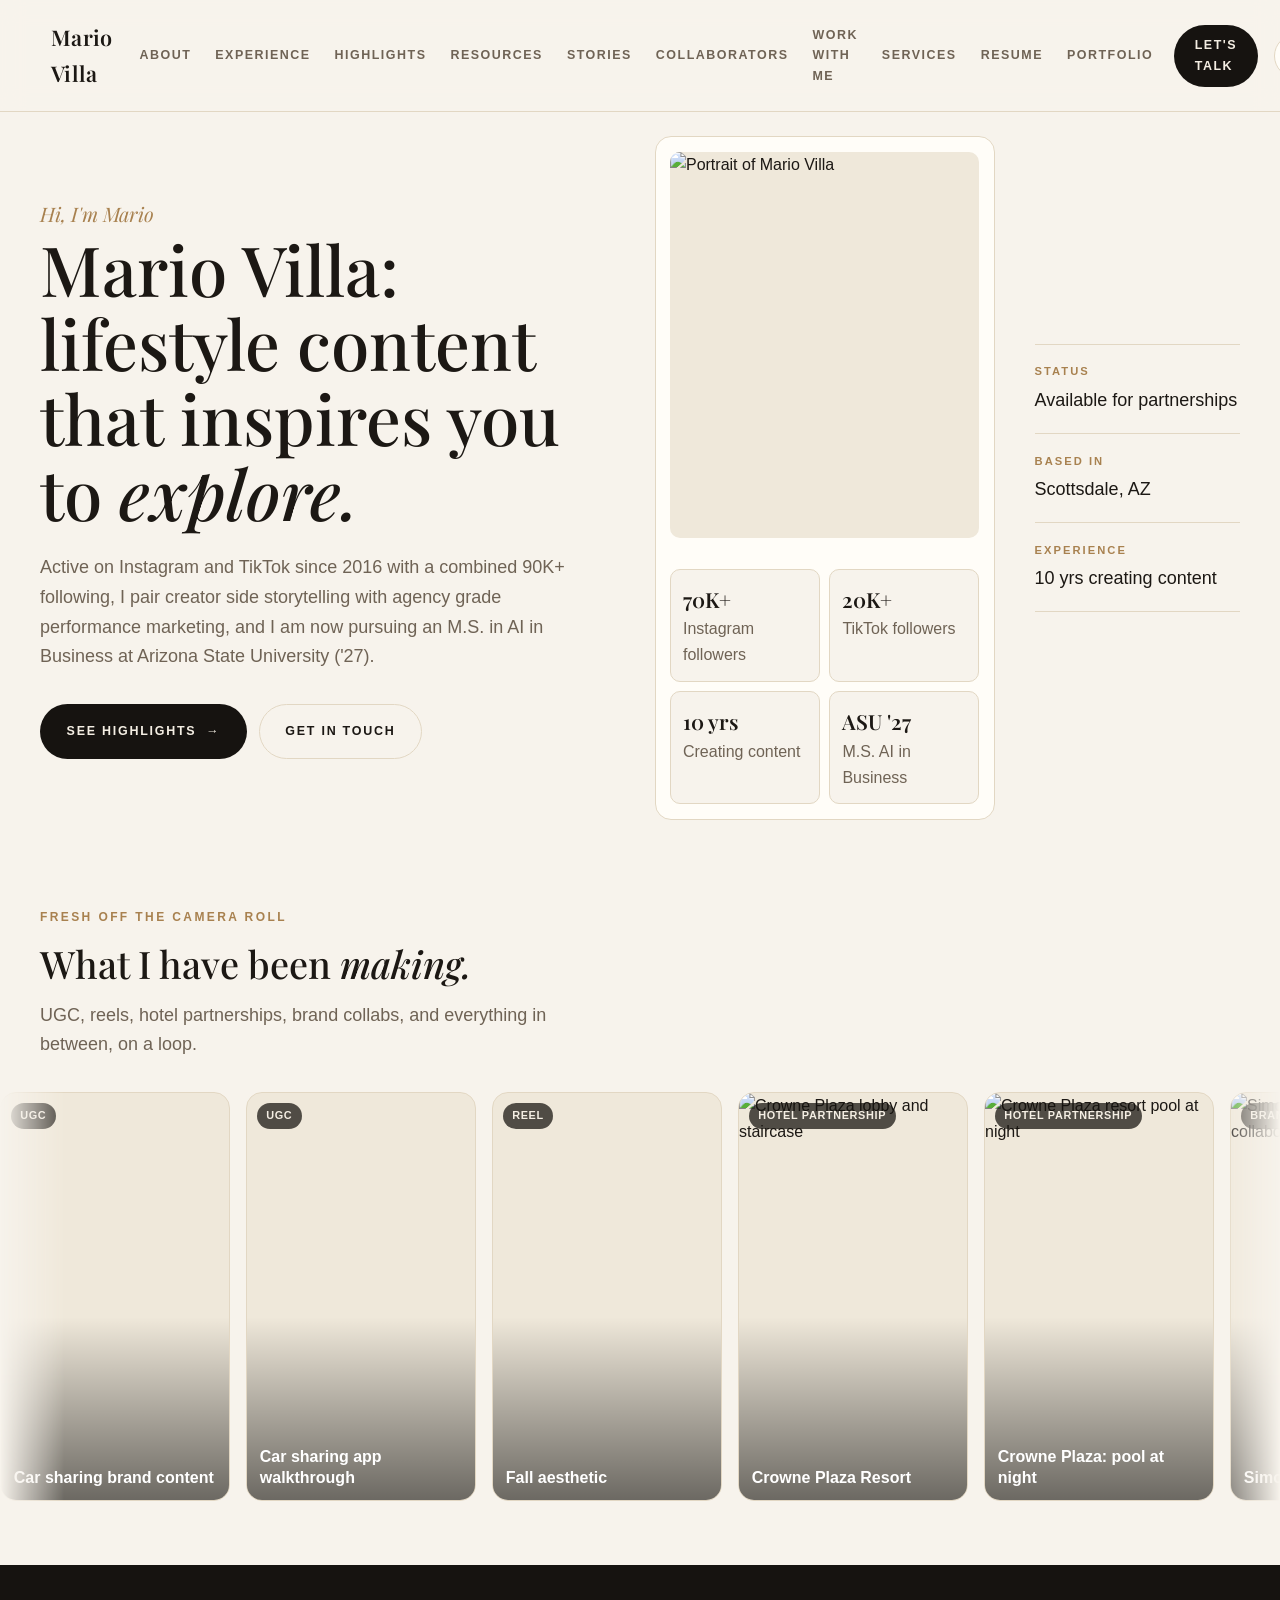
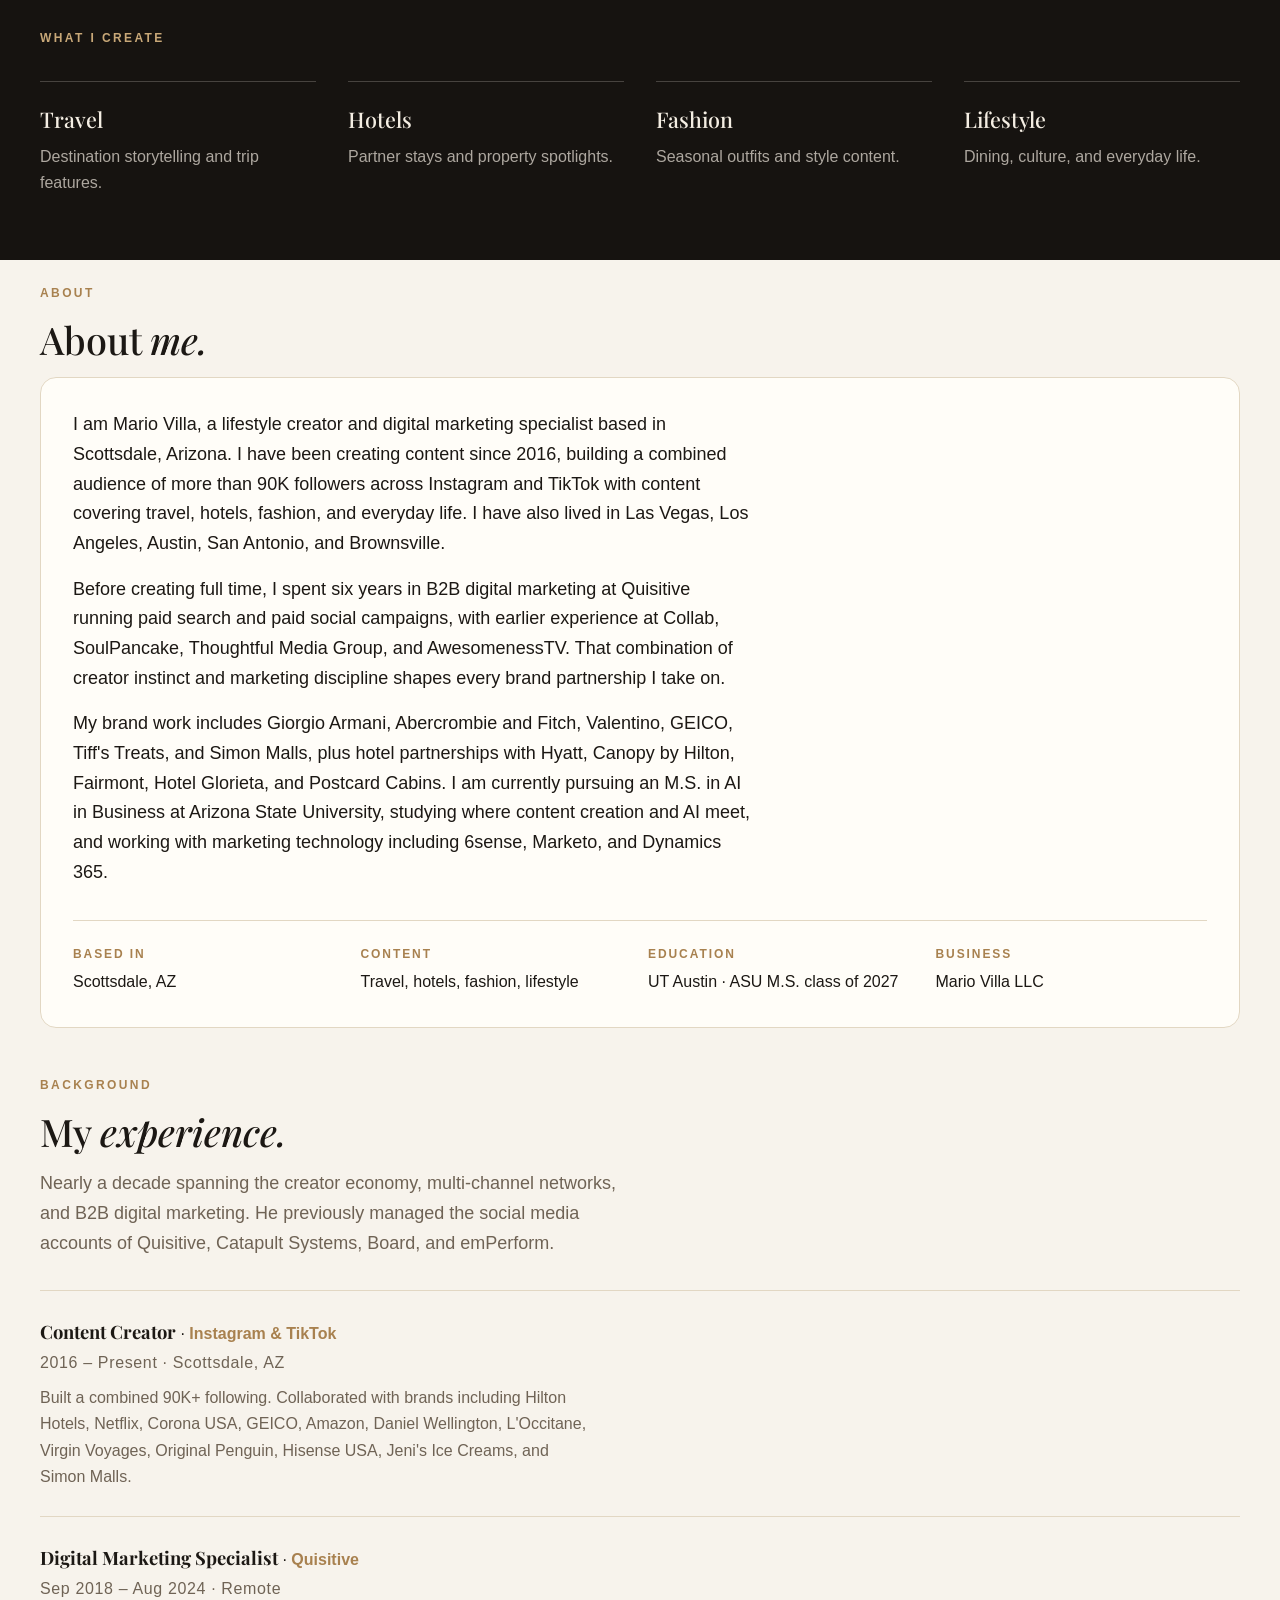
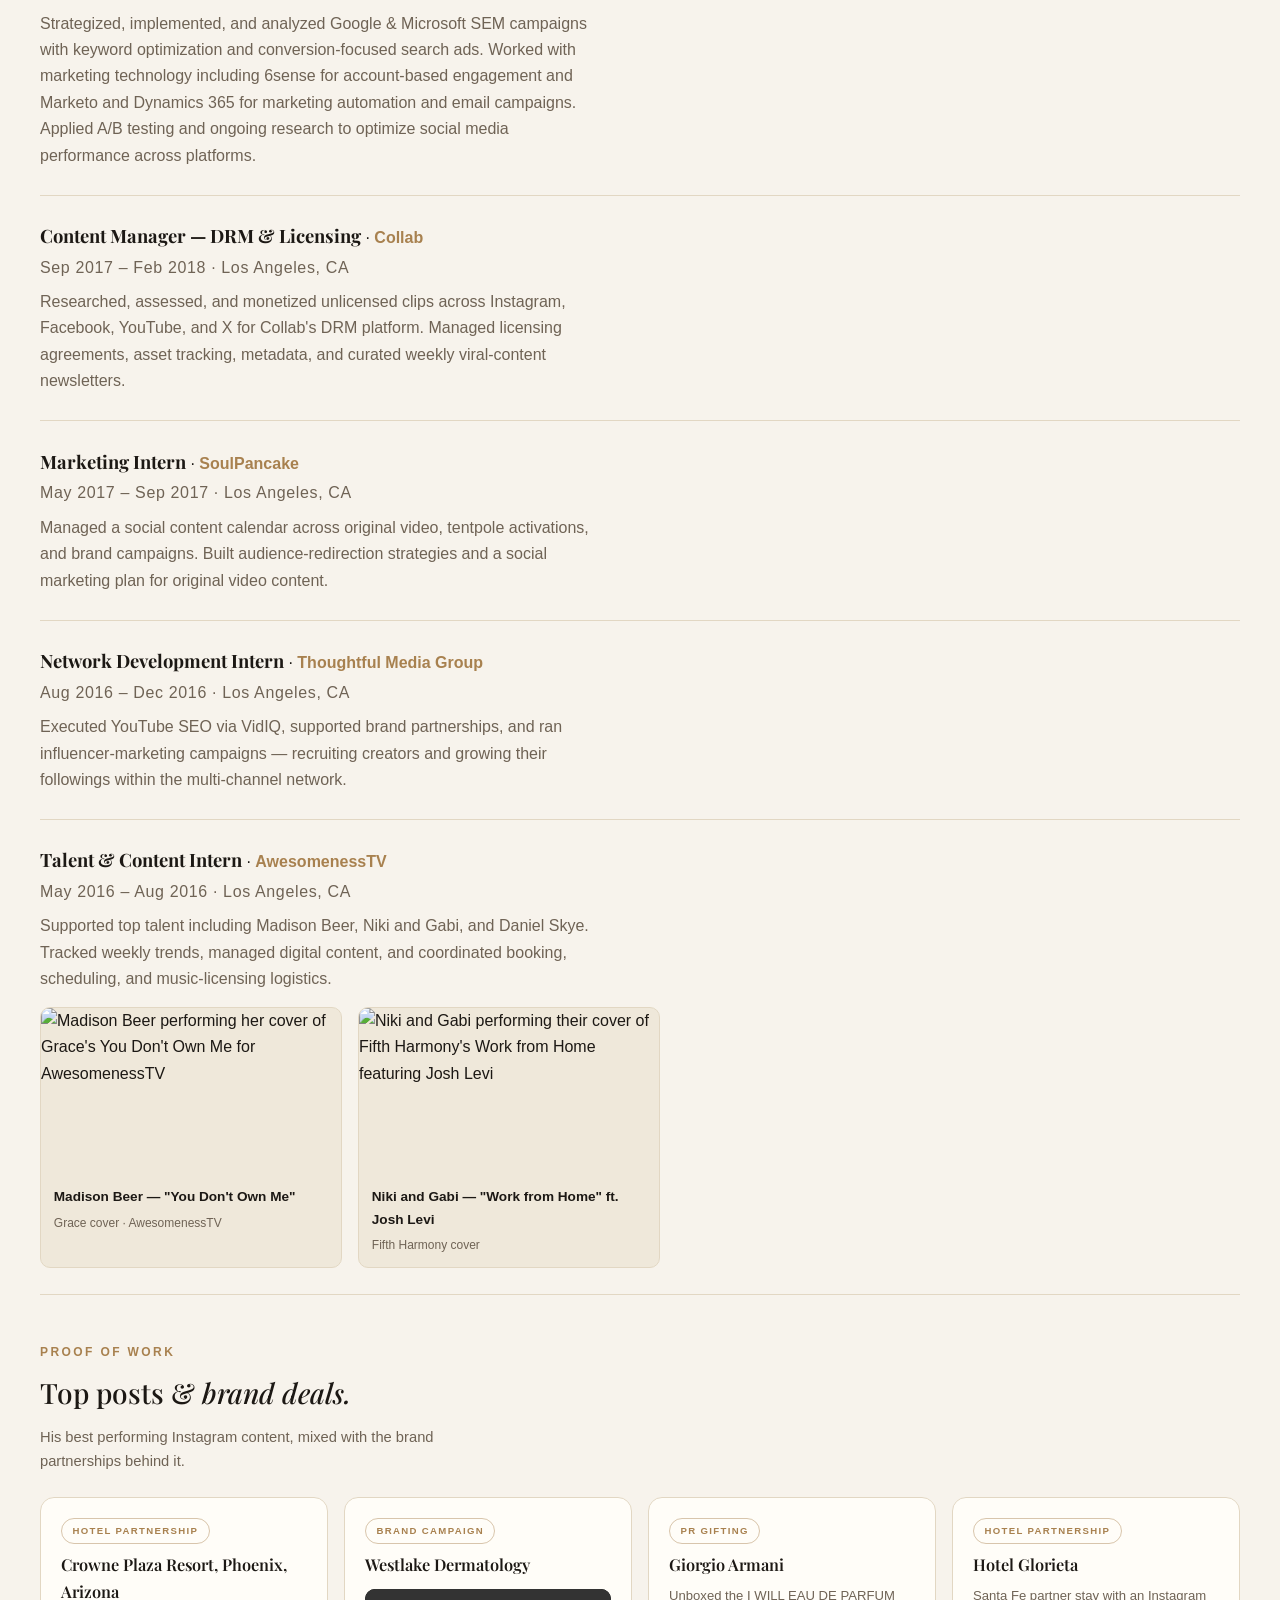
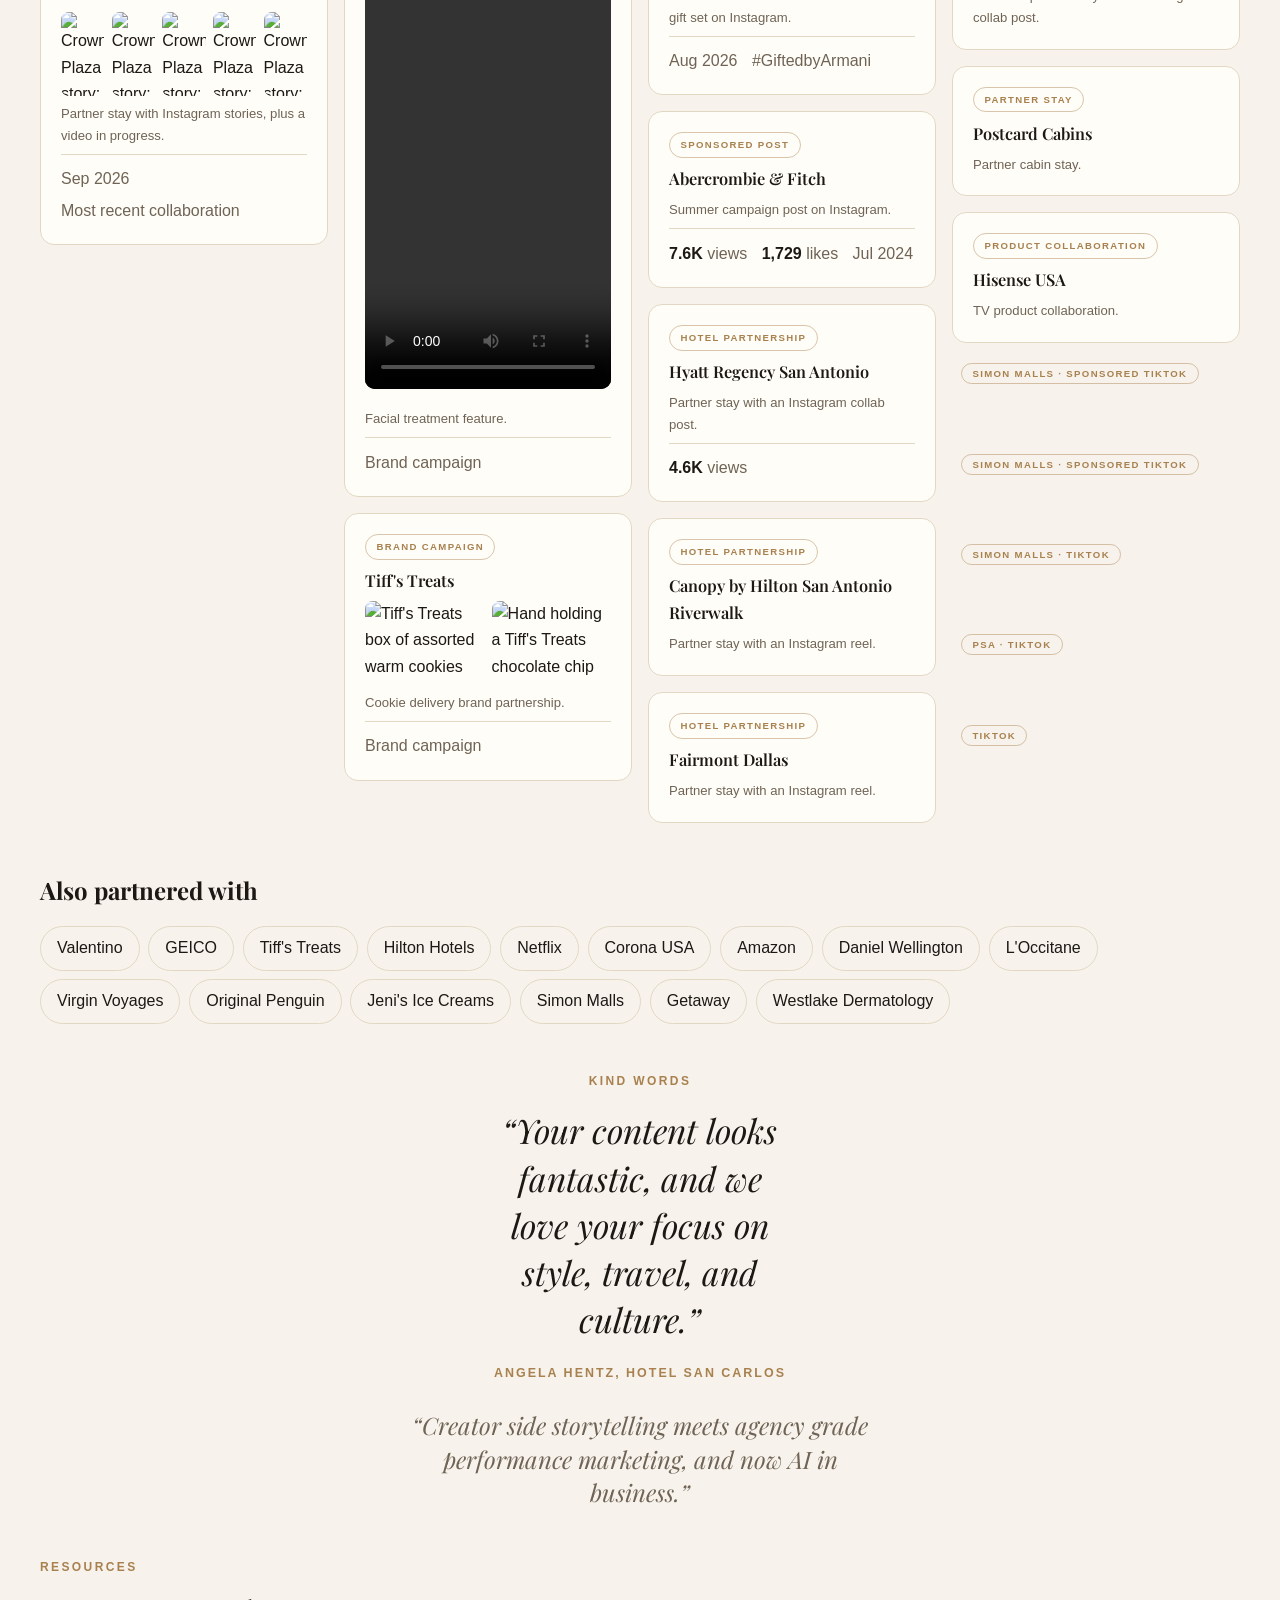
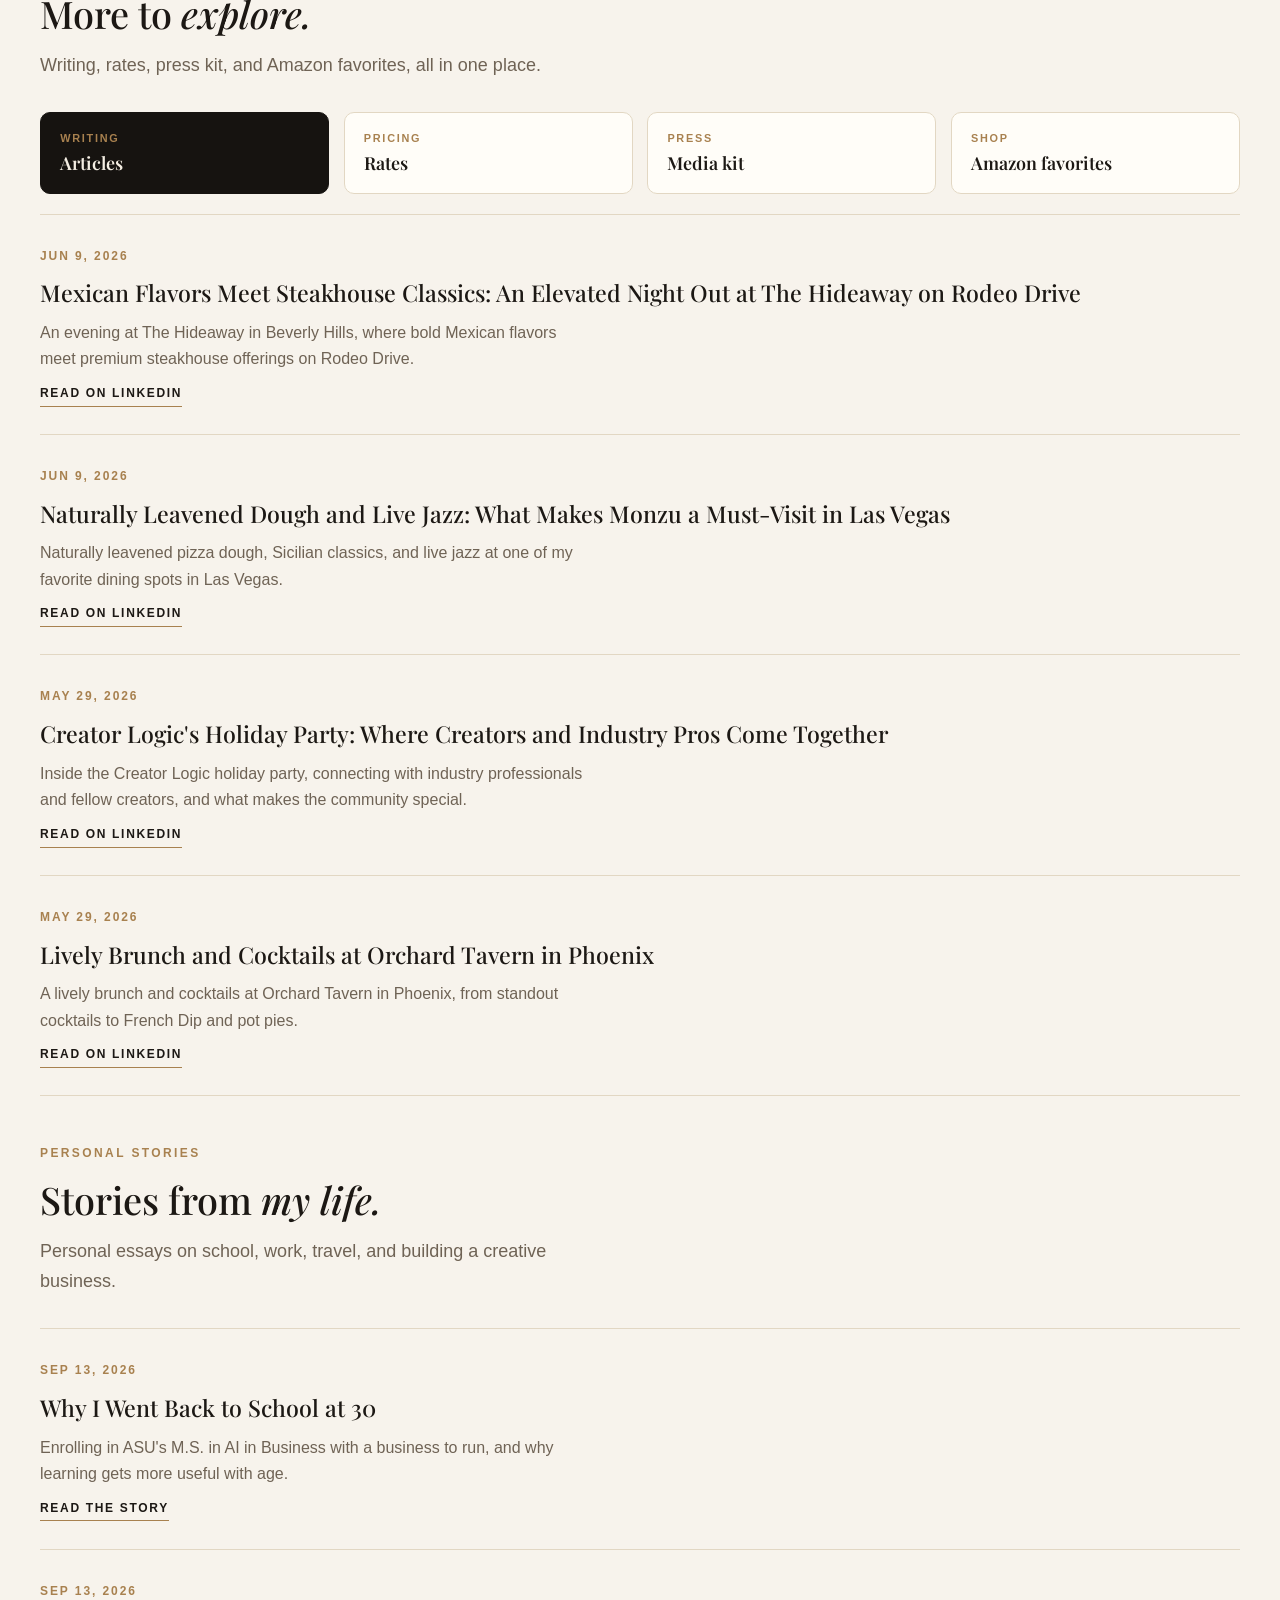
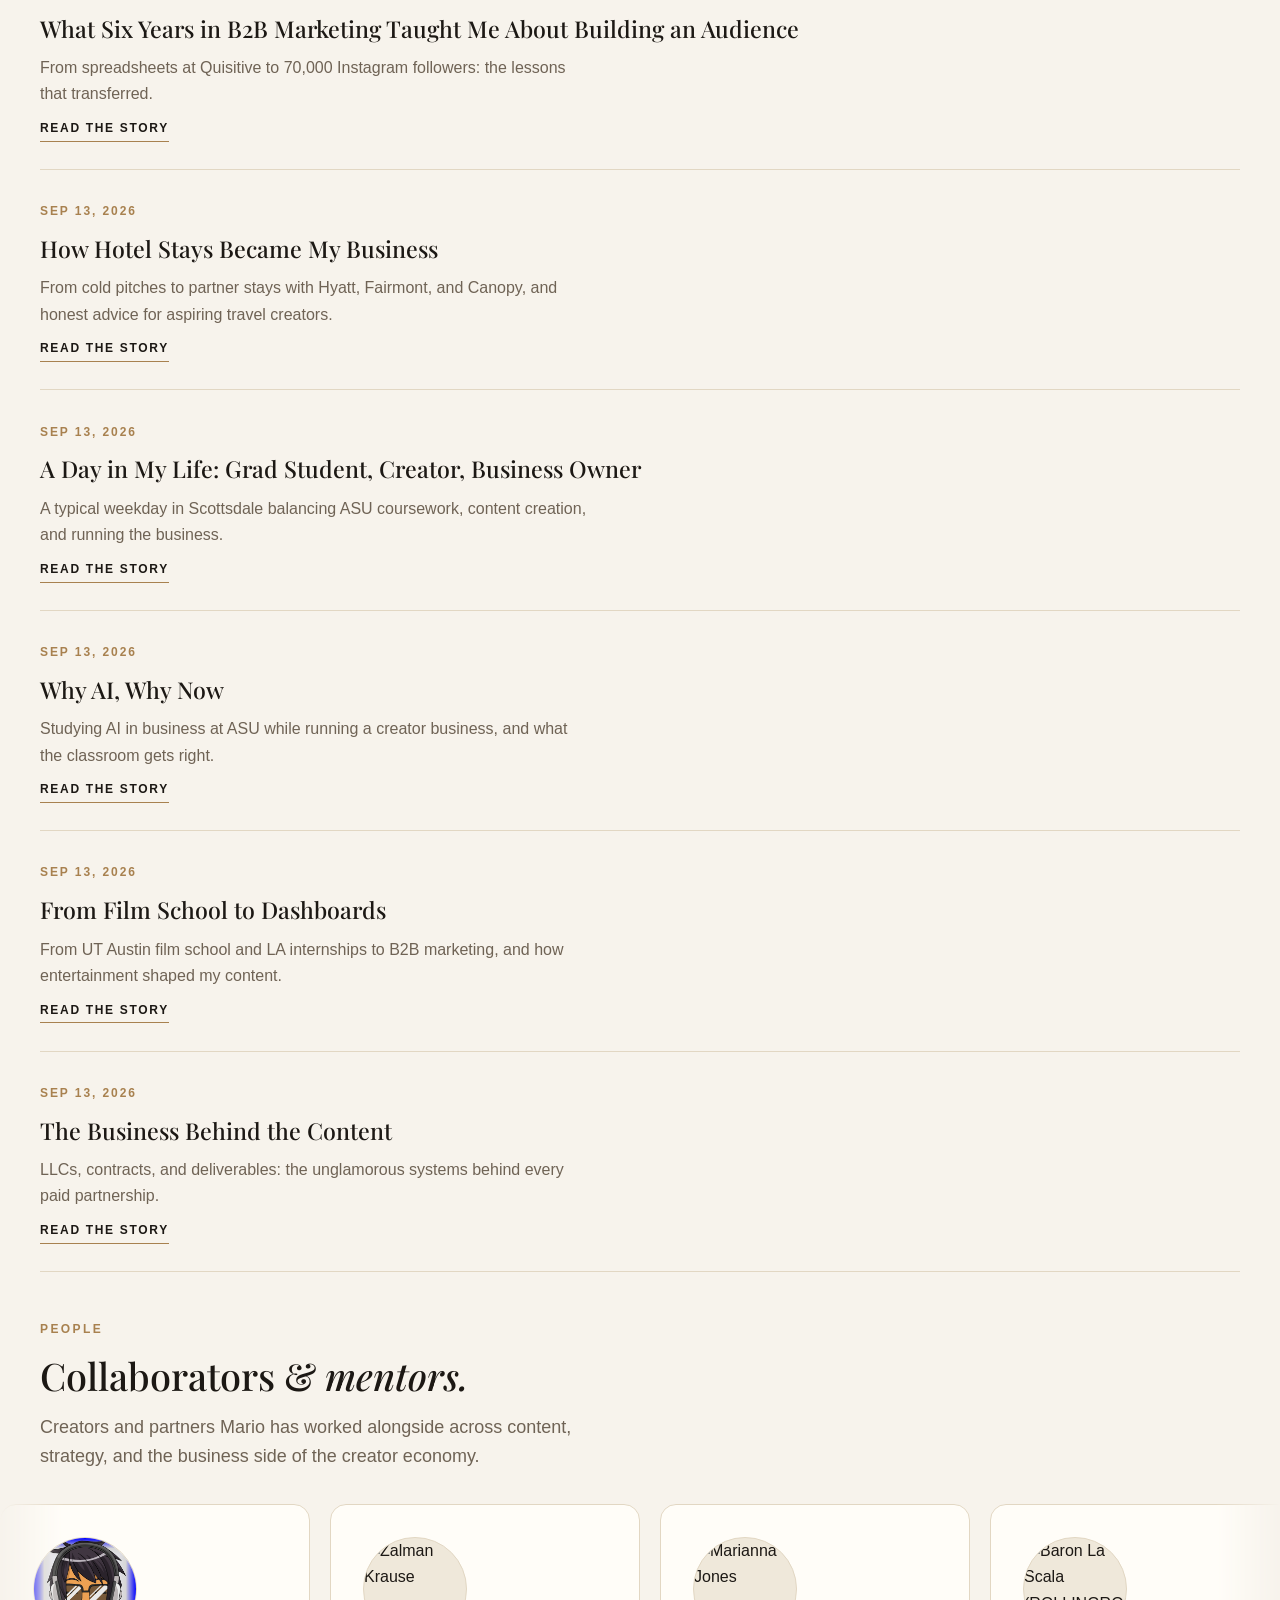
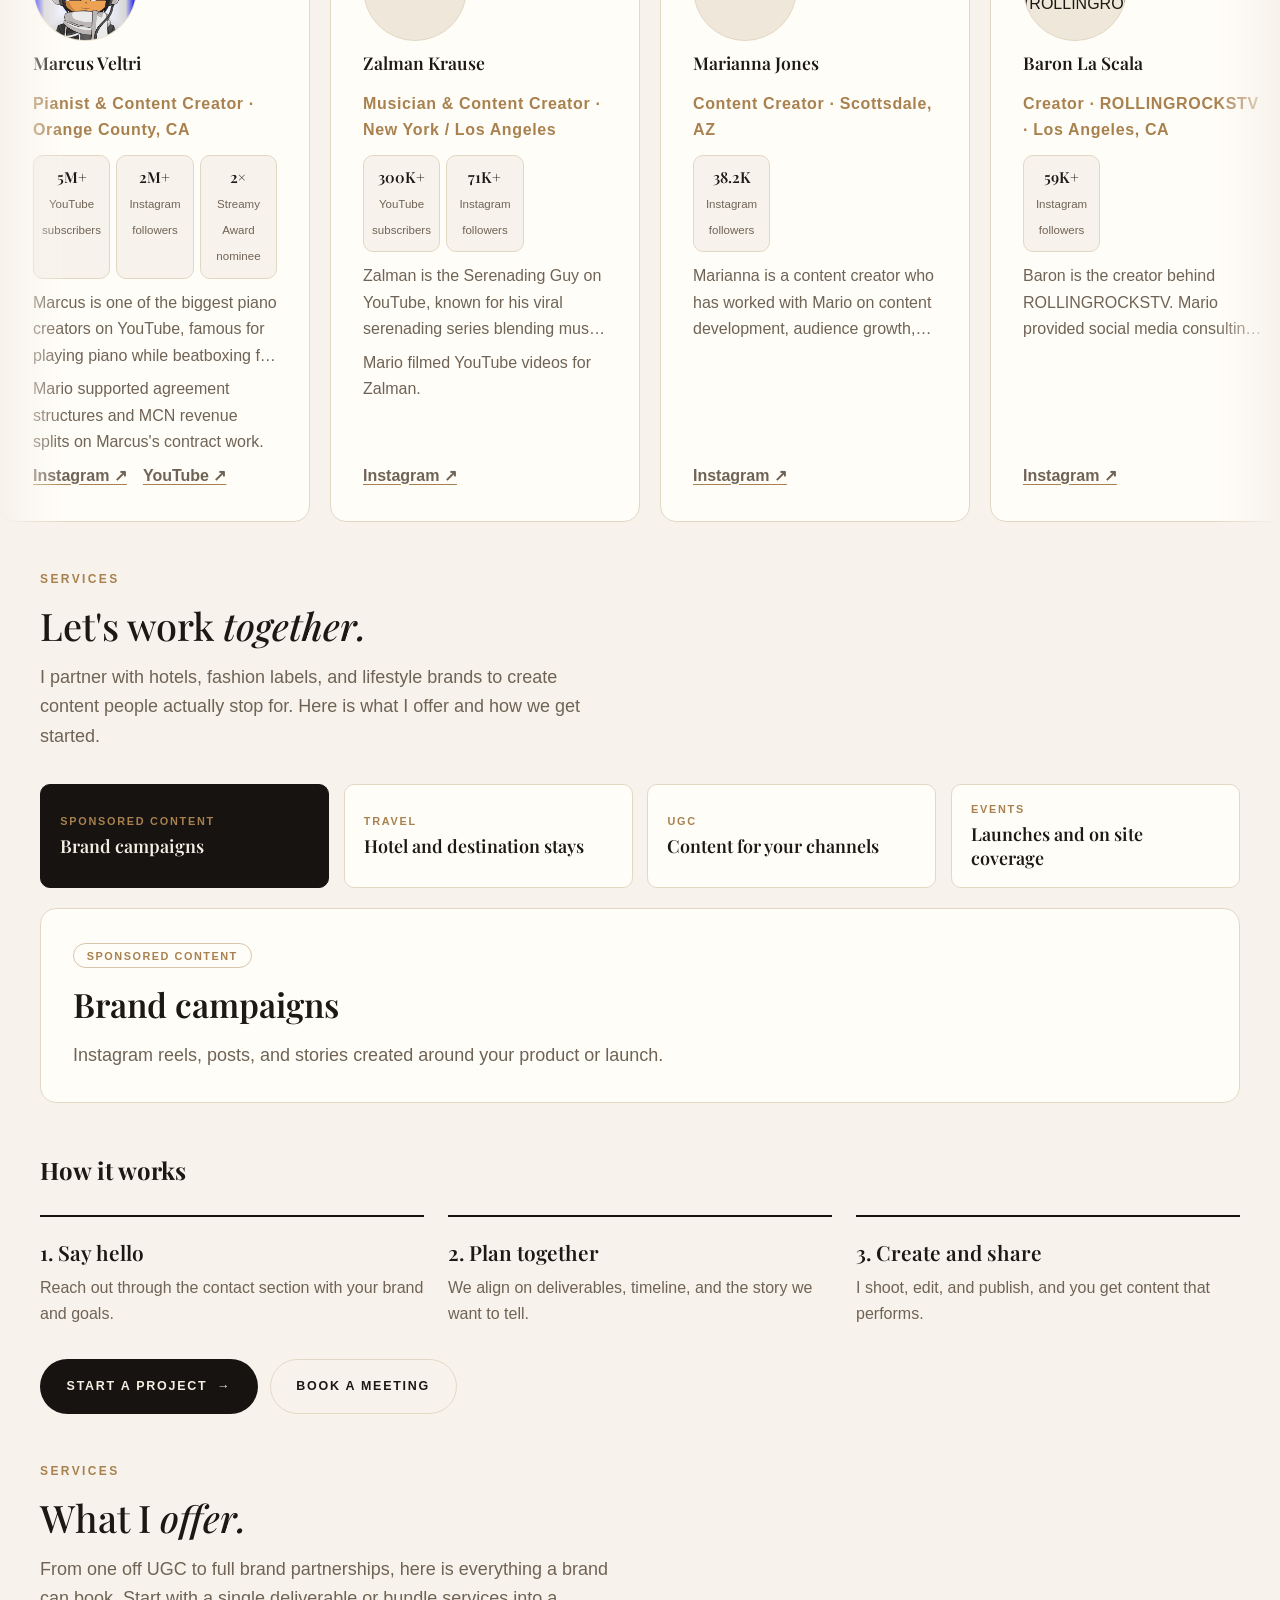
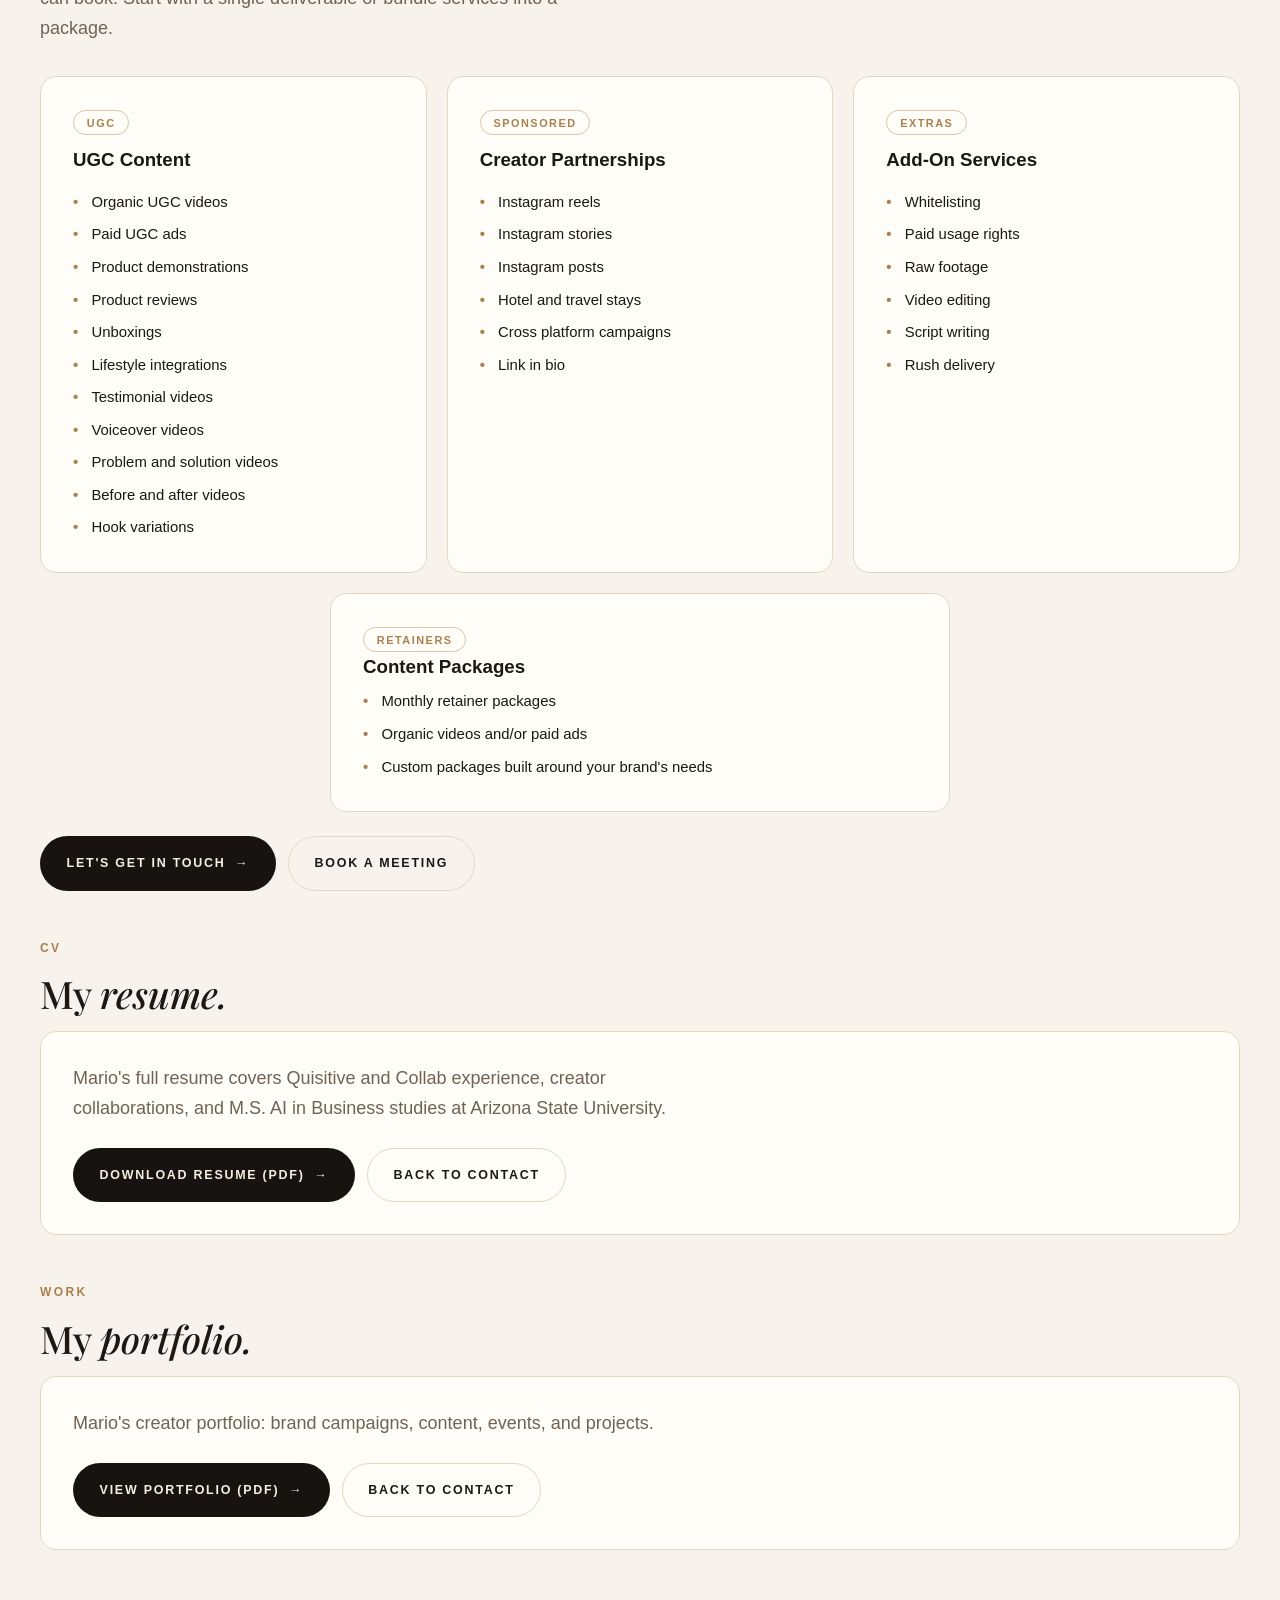
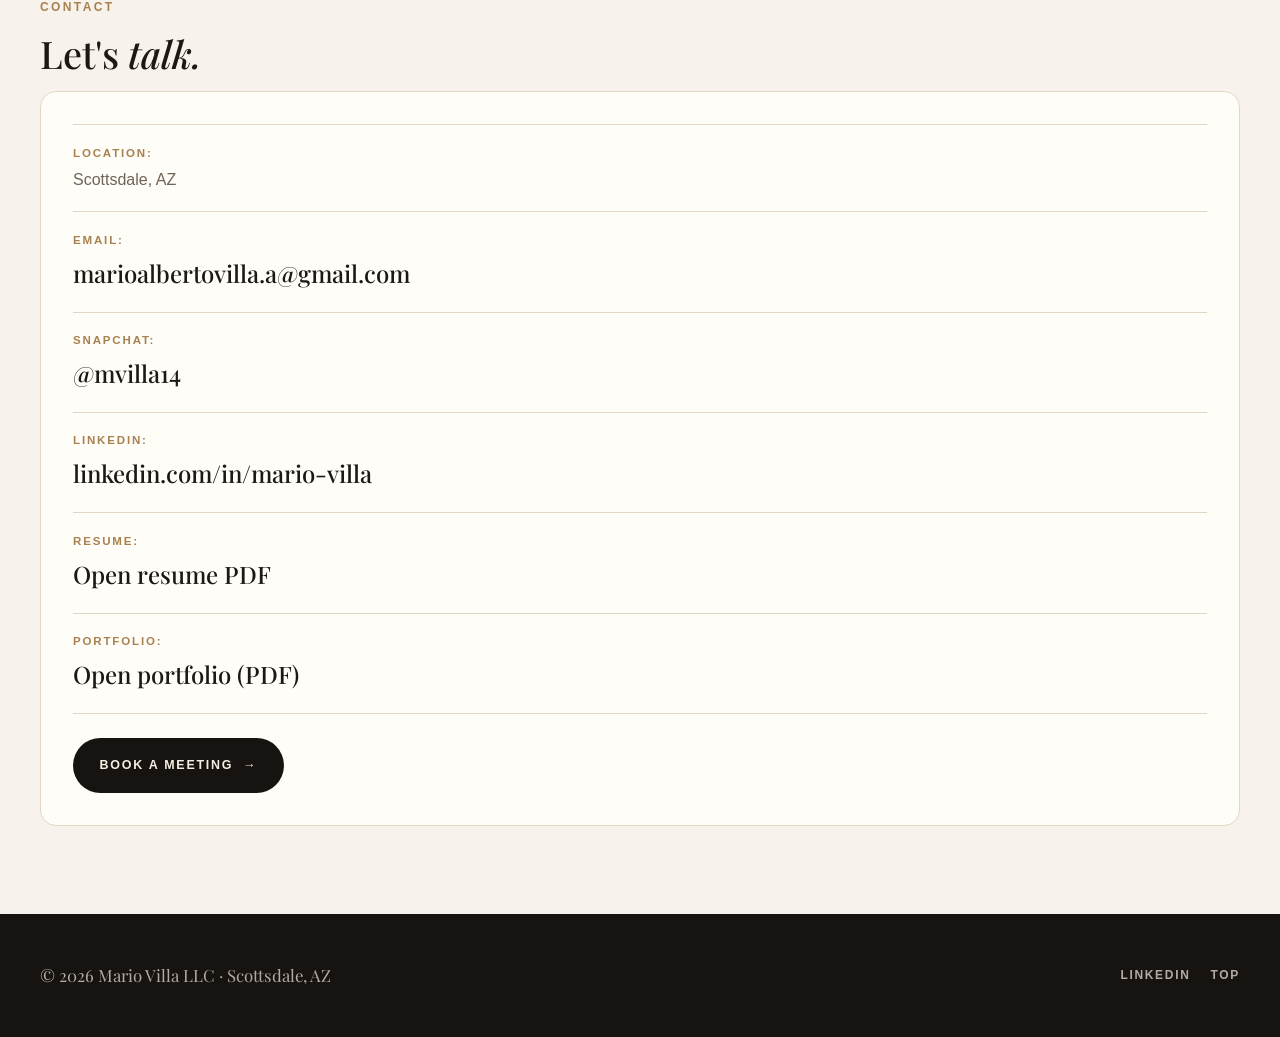
==== commit f197e63b: "Cache-bust style.css and theme.js after mobile reveal fix" ====
--- a/index.html
+++ b/index.html
@@ -96,7 +96,7 @@
     <link rel="preconnect" href="https://fonts.googleapis.com" />
     <link rel="preconnect" href="https://fonts.gstatic.com" crossorigin />
     <link href="https://fonts.googleapis.com/css2?family=Playfair+Display:ital,wght@0,400;0,500;0,600;0,700;1,400;1,500;1,600&display=swap" rel="stylesheet" />
-  <link rel="stylesheet" href="./resources/css/style.css" />
+  <link rel="stylesheet" href="./resources/css/style.css?v=20261002" />
   <link rel="stylesheet" href="./resources/css/ai-mode.css" />
 </head>
 <body>
@@ -1027,7 +1027,7 @@
     </div>
   </footer>
 
-  <script src="./resources/js/theme.js"></script>
+  <script src="./resources/js/theme.js?v=20261002"></script>
   <script src="./resources/js/offers.js"></script>
   <script src="./resources/js/ai-mode.js"></script>
   <script>document.getElementById('year').textContent = new Date().getFullYear();</script>
--- a/resources/css/style.css
+++ b/resources/css/style.css
@@ -313,8 +313,11 @@
 .footer-links a:hover { color: var(--color-ink-text); }
 
 /* ---------- reveal ---------- */
-.reveal { opacity: 0; transform: translateY(14px); transition: opacity .6s ease, transform .6s ease; }
+.reveal { opacity: 0; transform: translateY(14px); transition: opacity .6s ease, transform .6s ease; animation: reveal-failsafe .1s ease 5s forwards; }
 .reveal.visible { opacity: 1; transform: none; }
+/* Pure-CSS safety net: if JS adds .reveal but never adds .visible
+   (observer never fires on some mobile in-app browsers), force visible. */
+@keyframes reveal-failsafe { to { opacity: 1; transform: none; } }
 
 @media (max-width: 1020px) {
   .hero { grid-template-columns: 1fr 1fr; }
@@ -337,6 +340,8 @@
 @media (max-width: 520px) {
   .deal-grid { grid-template-columns: 1fr; }
   .pillars { grid-template-columns: 1fr; }
+  .mix-grid, #highlights .mix-grid { columns: 1; }
+  .mix-grid iframe { max-width: 100% !important; min-width: 0 !important; }
 }
 
 @media (prefers-reduced-motion: reduce) {
@@ -435,13 +440,13 @@
 }
 
 /* ---------- AwesomenessTV videos ---------- */
-.atv-videos { display: grid; grid-template-columns: repeat(2, 1fr); gap: 1rem; margin-top: .9rem; }
+.atv-videos { display: grid; grid-template-columns: repeat(2, 1fr); gap: 1rem; margin-top: .9rem; max-width: 620px; }
 .video-link { display: block; text-decoration: none; color: inherit; background: var(--color-surface-2, #fff); border: 1px solid var(--color-border); border-radius: var(--radius-md); overflow: hidden; transition: transform .15s ease, box-shadow .15s ease; }
 .video-link:hover { transform: translateY(-2px); box-shadow: 0 8px 24px rgba(0,0,0,.08); }
 .video-link img { width: 100%; aspect-ratio: 16/9; object-fit: cover; display: block; }
-.video-link span { display: block; padding: .7rem .9rem .85rem; font-size: var(--text-sm); font-weight: 600; }
-.video-link small { display: block; padding: 0 .9rem .85rem; font-size: .78rem; color: var(--color-text-muted); margin-top: -.5rem; }
-@media (max-width: 640px) { .atv-videos { grid-template-columns: 1fr; } }
+.video-link span { display: block; padding: .6rem .8rem .7rem; font-size: .85rem; font-weight: 600; }
+.video-link small { display: block; padding: 0 .8rem .7rem; font-size: .75rem; color: var(--color-text-muted); margin-top: -.4rem; }
+@media (max-width: 640px) { .atv-videos { grid-template-columns: 1fr; max-width: 340px; } }
 
 /* ---------- tiktok mobile: native width + blocked-script fallback ---------- */
 .tiktok-fallback {
@@ -541,3 +546,42 @@
 @media (prefers-reduced-motion: reduce) {
   .collab-track { animation: none; }
 }
+
+/* ---------- collaborators marquee: compact cards ---------- */
+.collab-track .collab-card { width: 310px; gap: .45rem; }
+.collab-track .collab-avatar { width: 64px; height: 64px; }
+.collab-track .collab-card h3 { font-size: 1.1rem; }
+.collab-track .collab-card > p:not(.collab-role):not(.collab-links) {
+  display: -webkit-box; -webkit-line-clamp: 3; -webkit-box-orient: vertical;
+  overflow: hidden; font-size: var(--text-sm);
+}
+.collab-track .collab-stats { gap: .4rem; }
+.collab-track .collab-stats strong { font-size: .95rem; }
+@media (max-width: 640px) {
+  .collab-track .collab-card { width: 260px; }
+  .collab-track .collab-card > p:not(.collab-role):not(.collab-links) { -webkit-line-clamp: 2; }
+}
+
+/* Compact Proof of Work / Top posts section (per Mario: make it smaller) */
+#highlights h2 { font-size: 1.75rem; }
+#highlights .section-intro { font-size: .92rem; margin-bottom: 1.5rem; }
+#highlights .mix-grid { columns: 4 220px; column-gap: 1rem; }
+#highlights .mix-grid > * { margin-bottom: 1rem; }
+#highlights .card { padding: 1.25rem; border-radius: 14px; }
+#highlights .deal-card { gap: .45rem; }
+#highlights .deal-card h3 { font-size: 1.02rem; }
+#highlights .deal-card p { font-size: .82rem; }
+#highlights .deal-tag { font-size: .6rem; padding: .25rem .65rem; }
+#highlights .deal-strip img { height: 84px; border-radius: 8px; }
+#highlights .mix-grid .instagram-media { margin: 0 0 1rem !important; }
+
+/* Bigger collaborator avatars (per Mario) */
+.collab-track .collab-avatar { width: 104px; height: 104px; }
+
+/* Tighten spacing between Top posts and Work with me (per Mario) */
+#highlights, #kind-words, #resources, #stories, #collaborators, #work-with-me {
+  padding-top: 1.5rem; padding-bottom: 1.5rem;
+}
+
+/* Tighter section spacing site-wide (per Mario) */
+main section { padding-top: 1.5rem; padding-bottom: 1.5rem; }
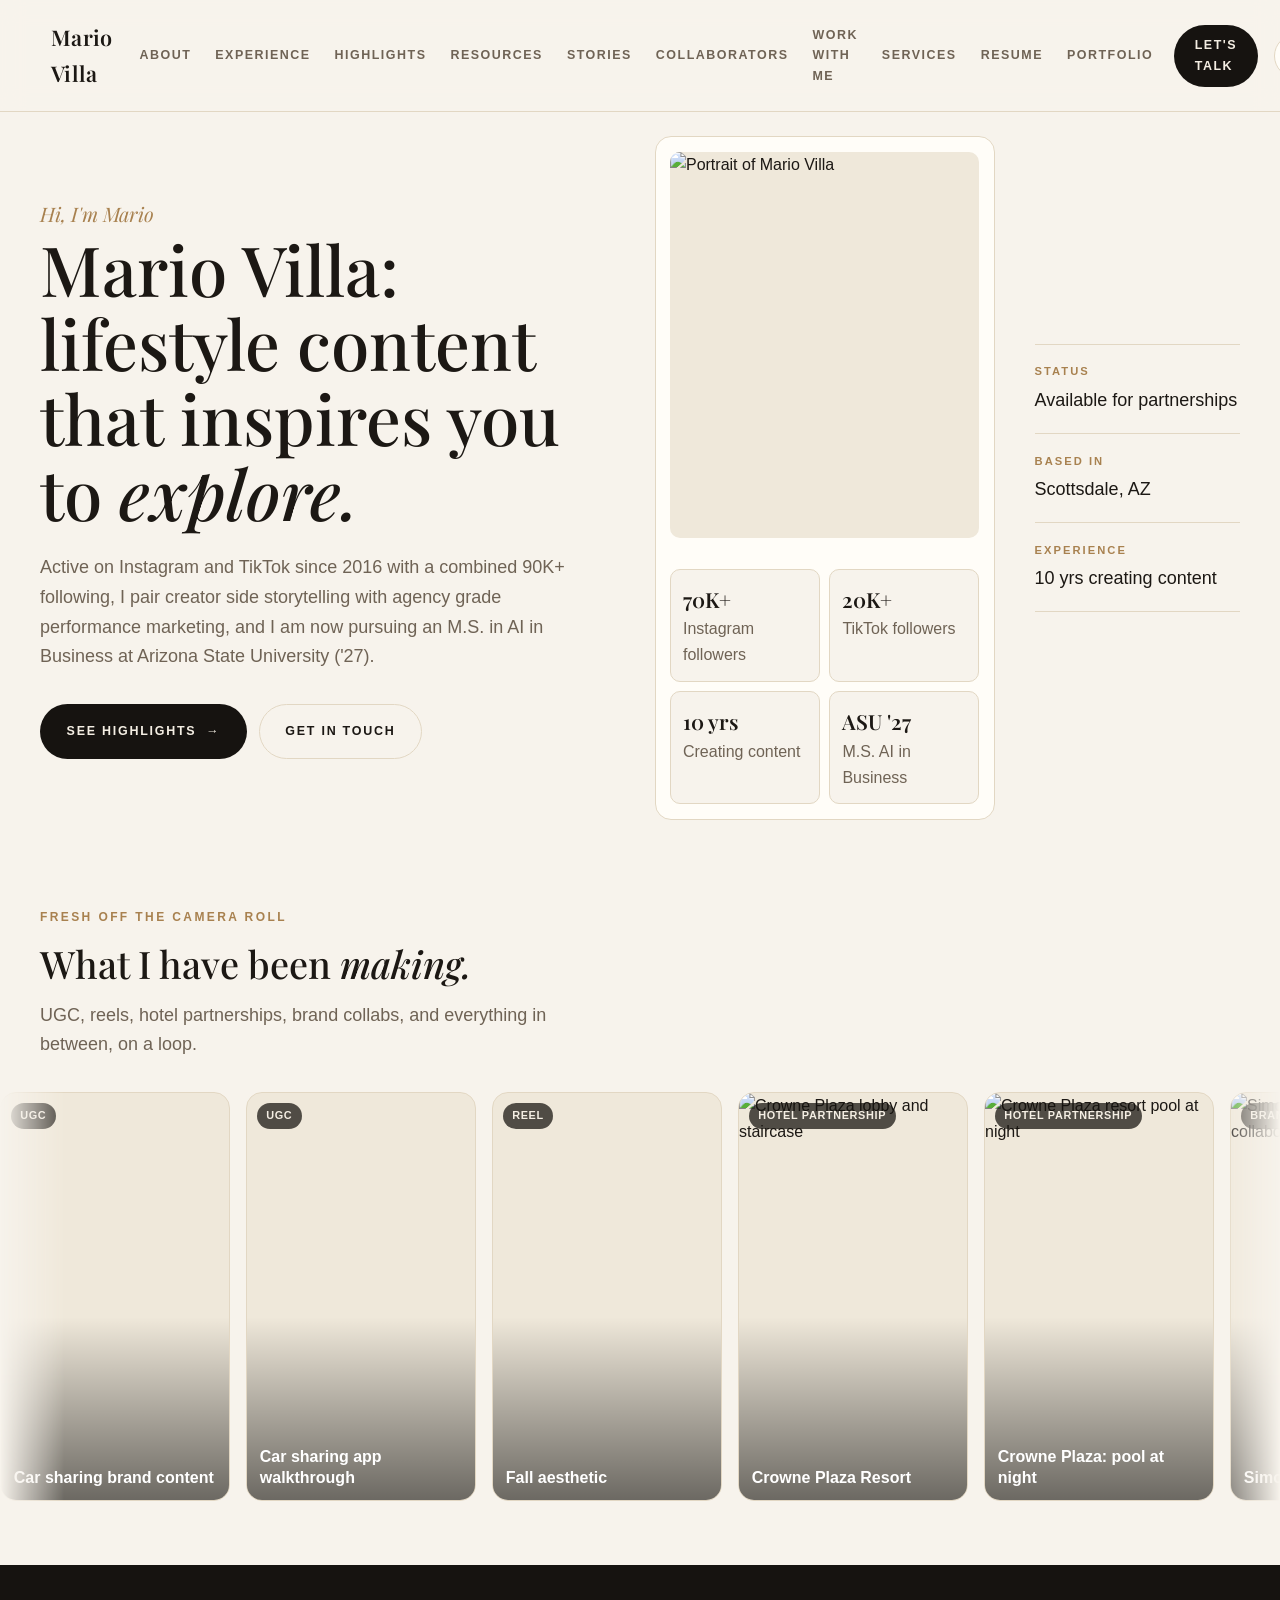
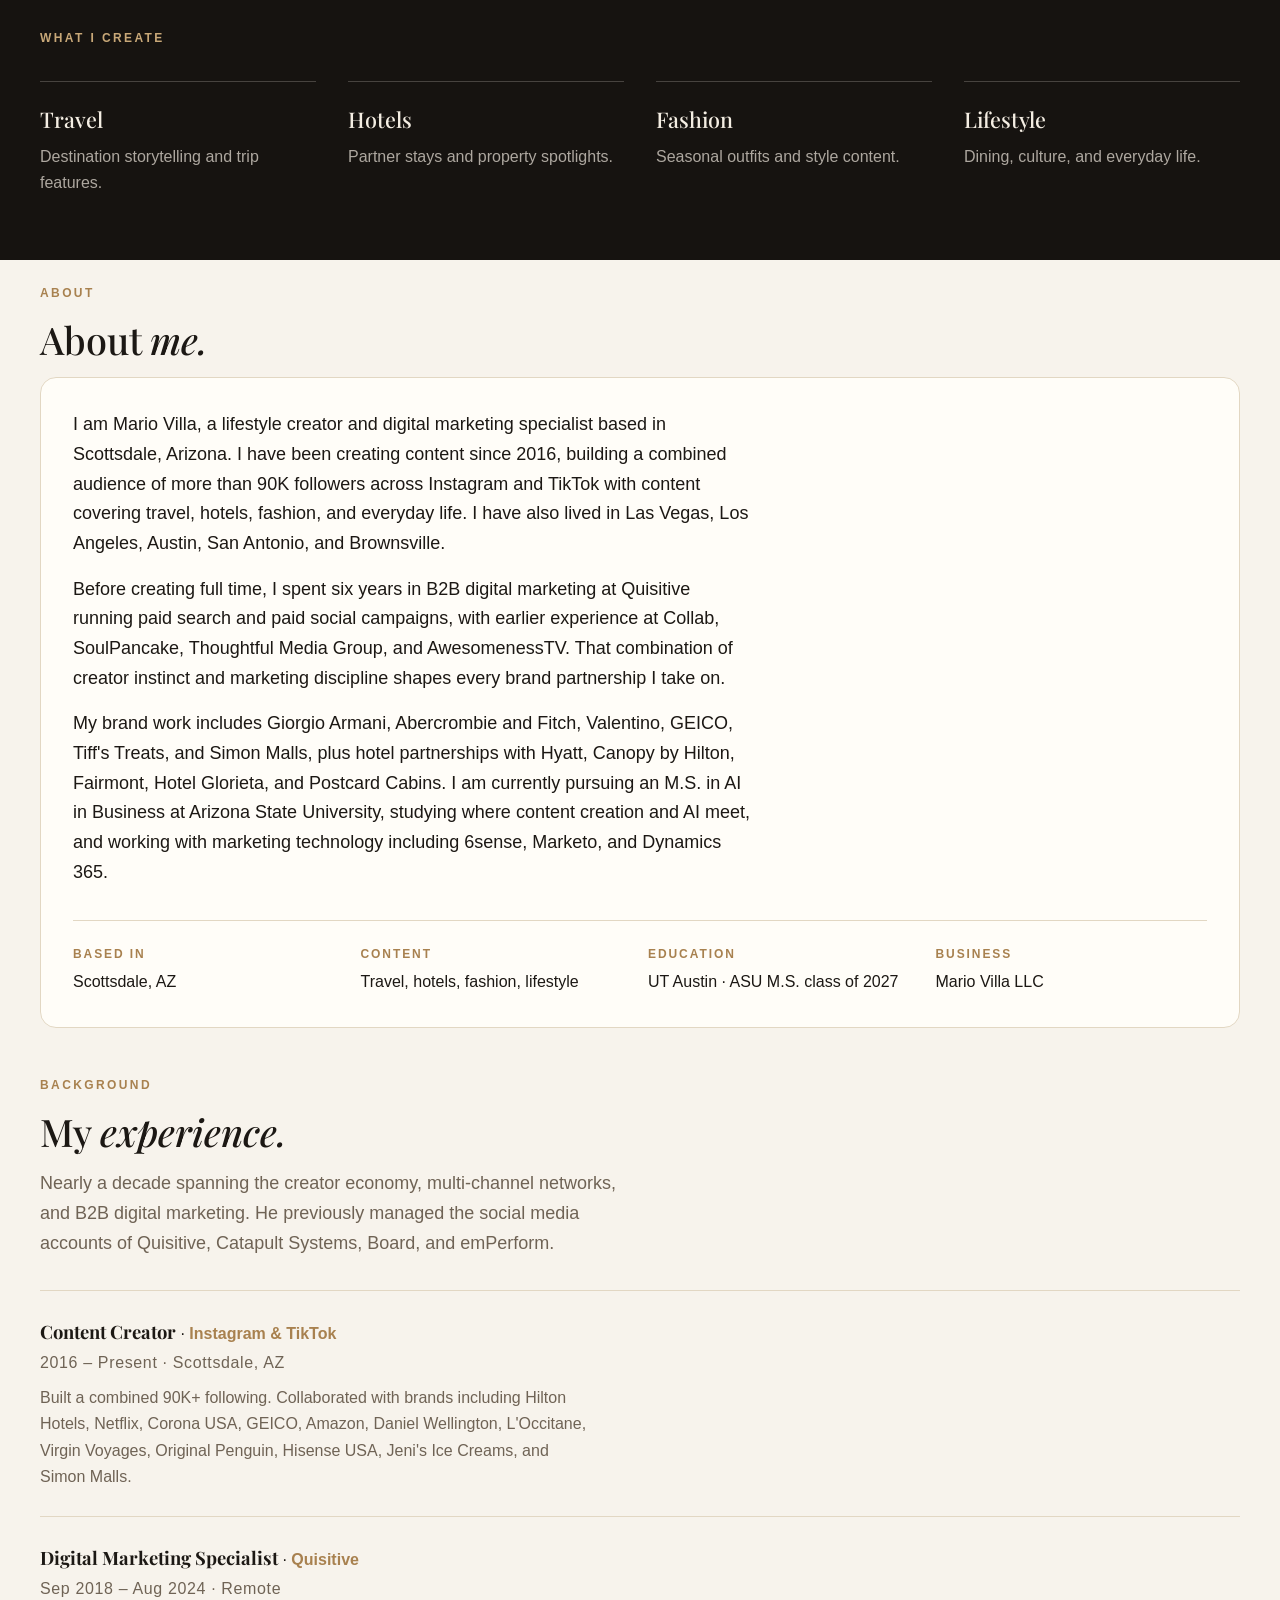
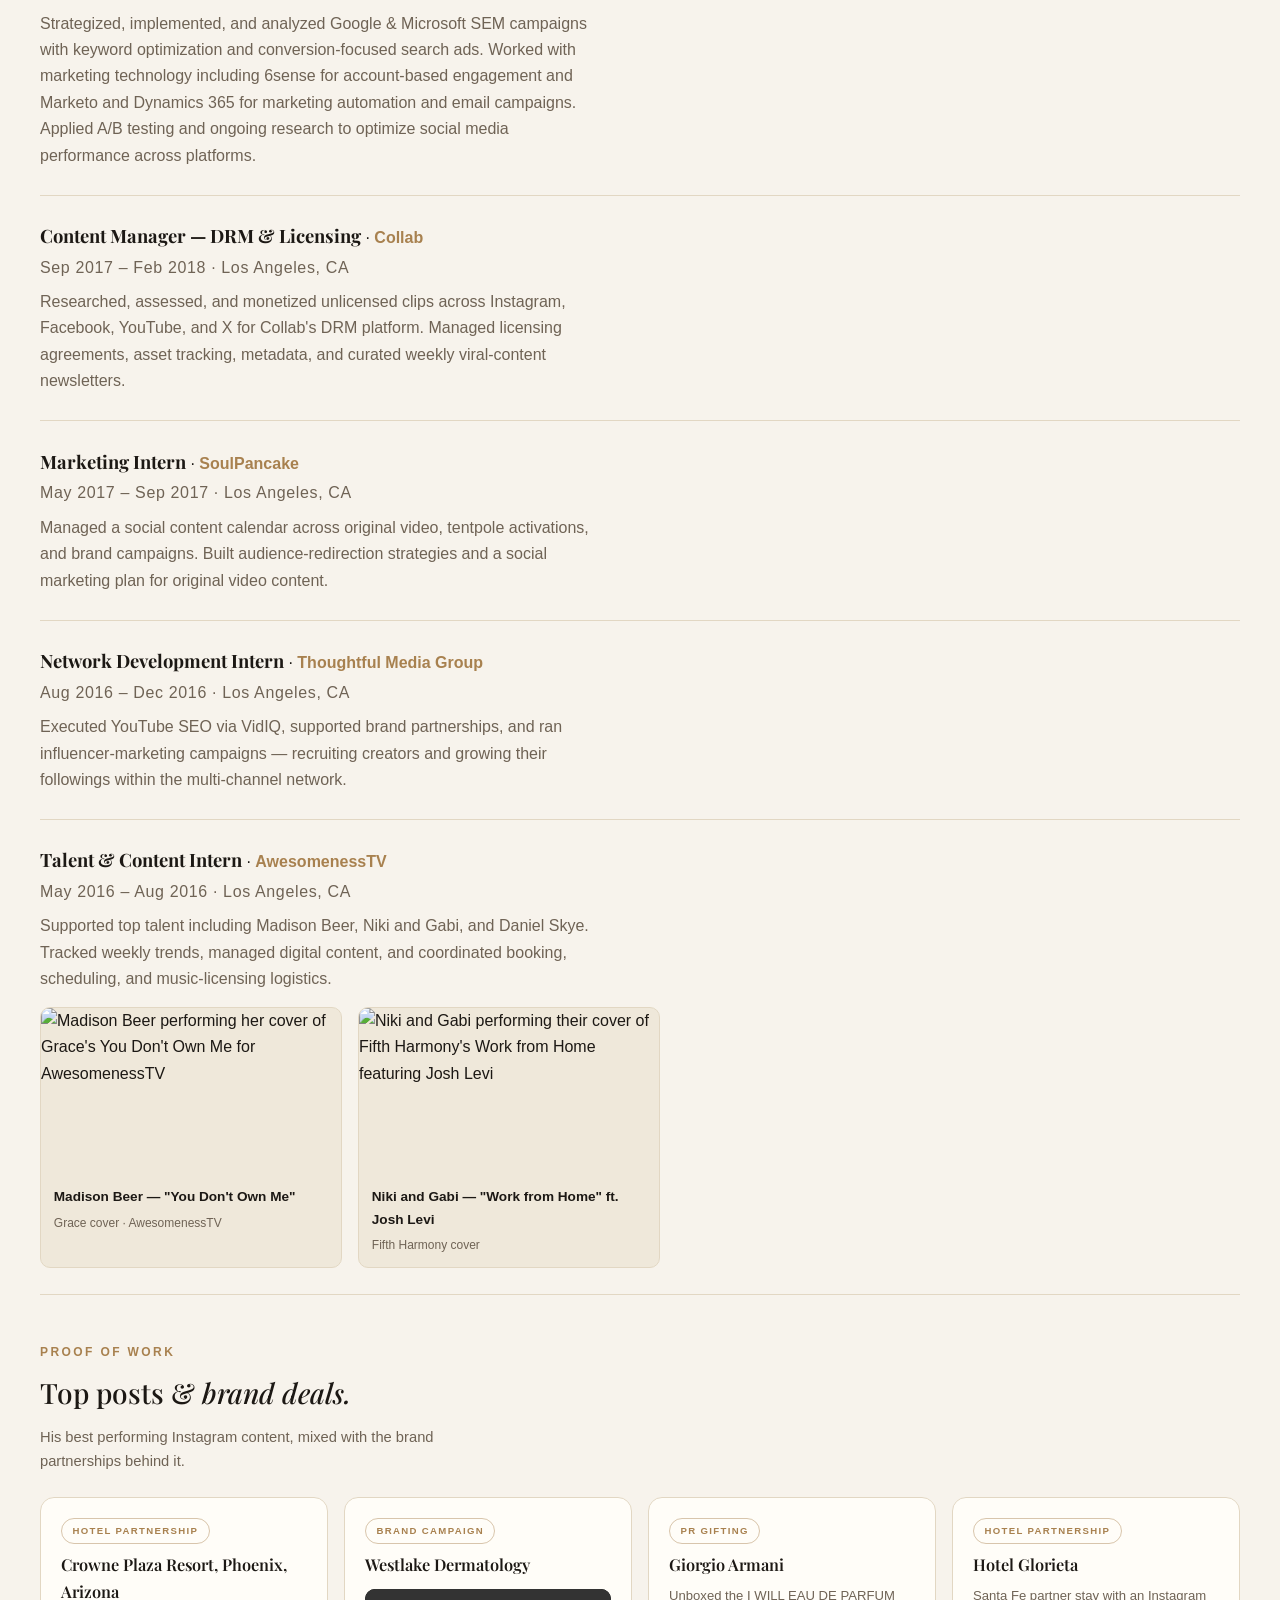
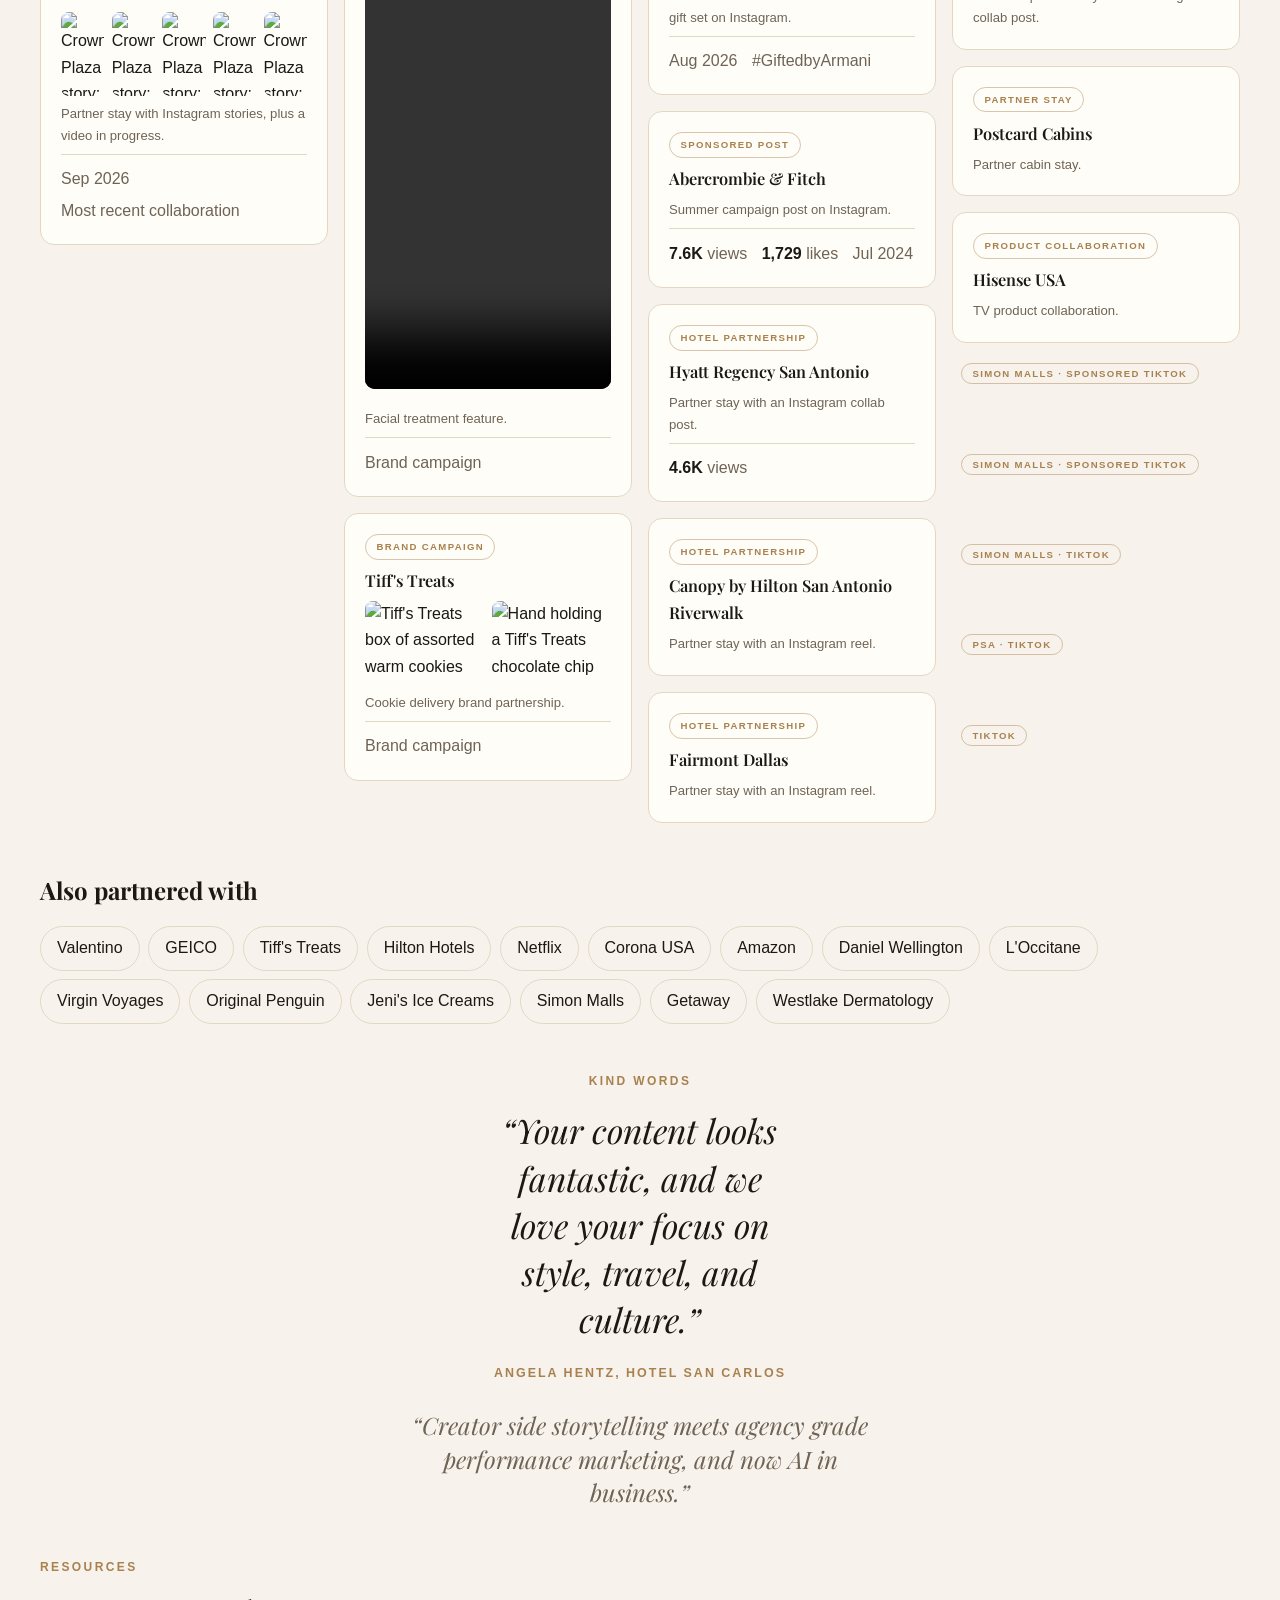
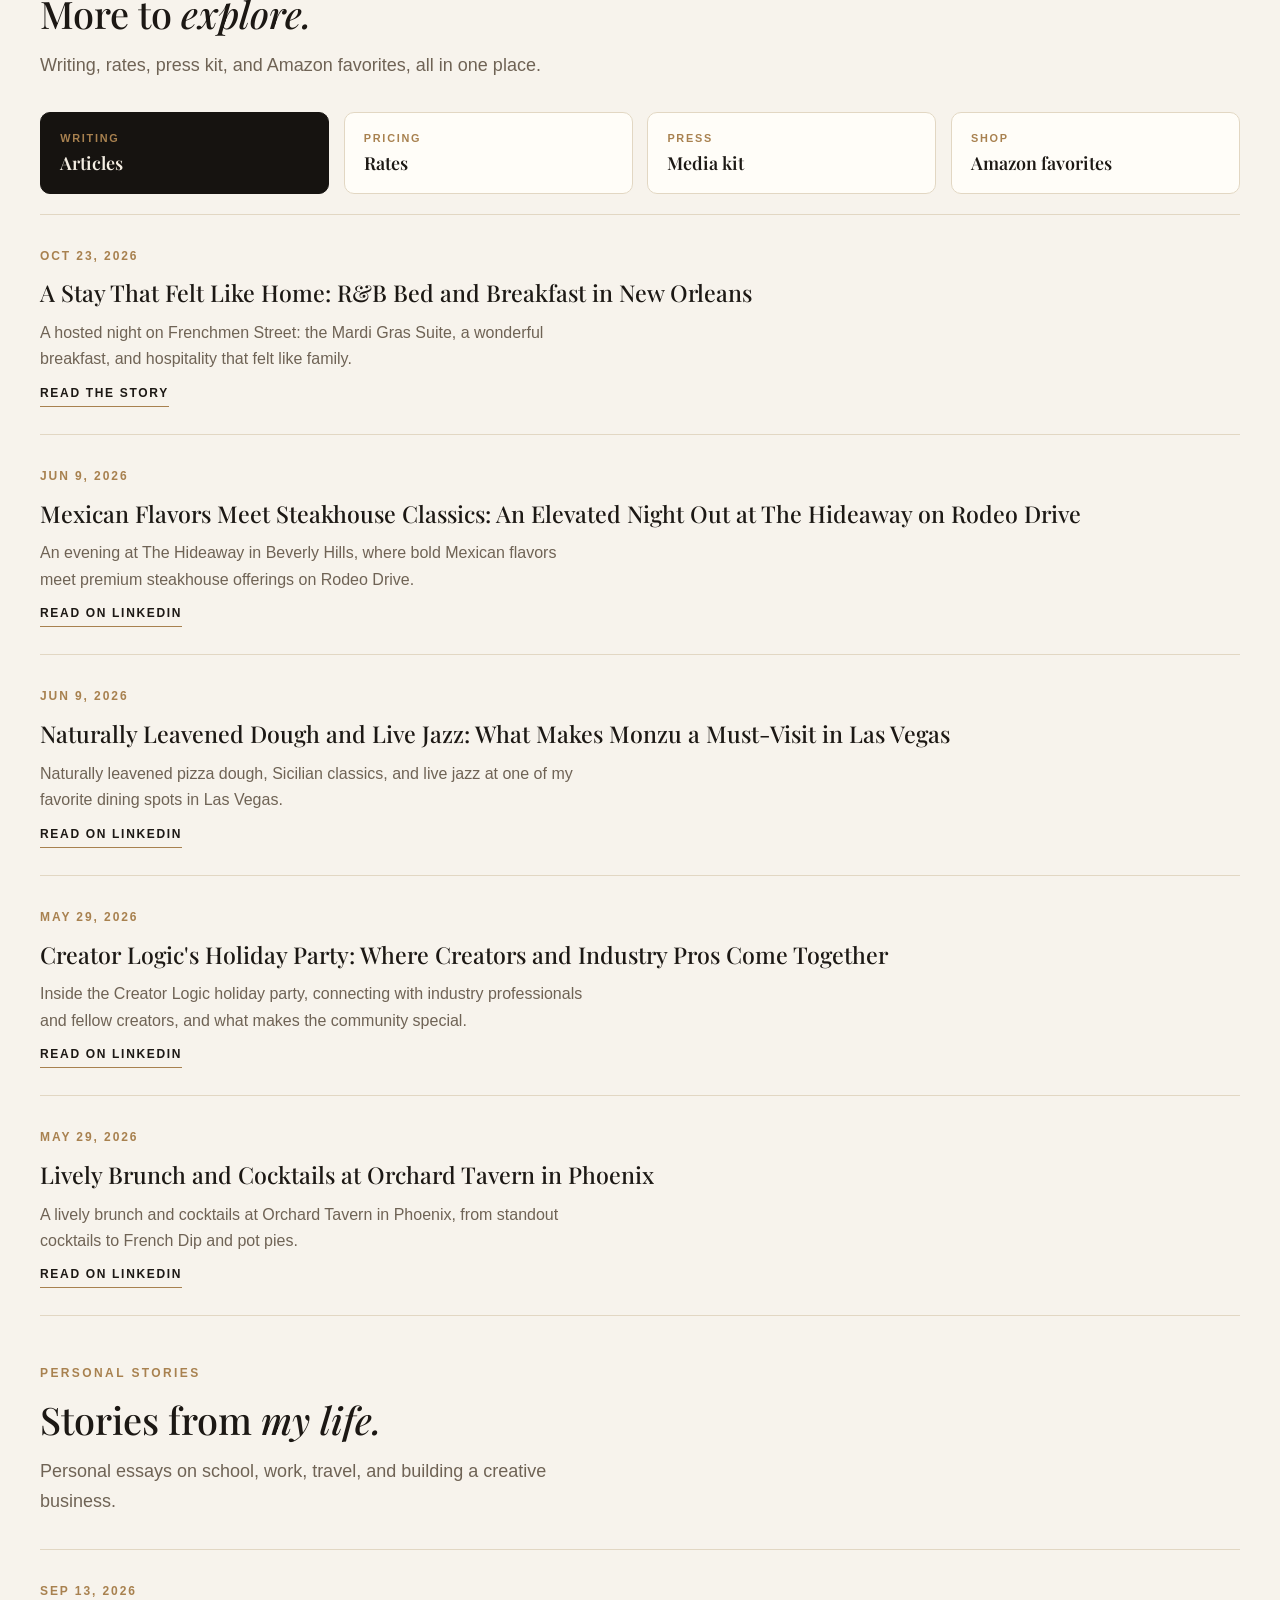
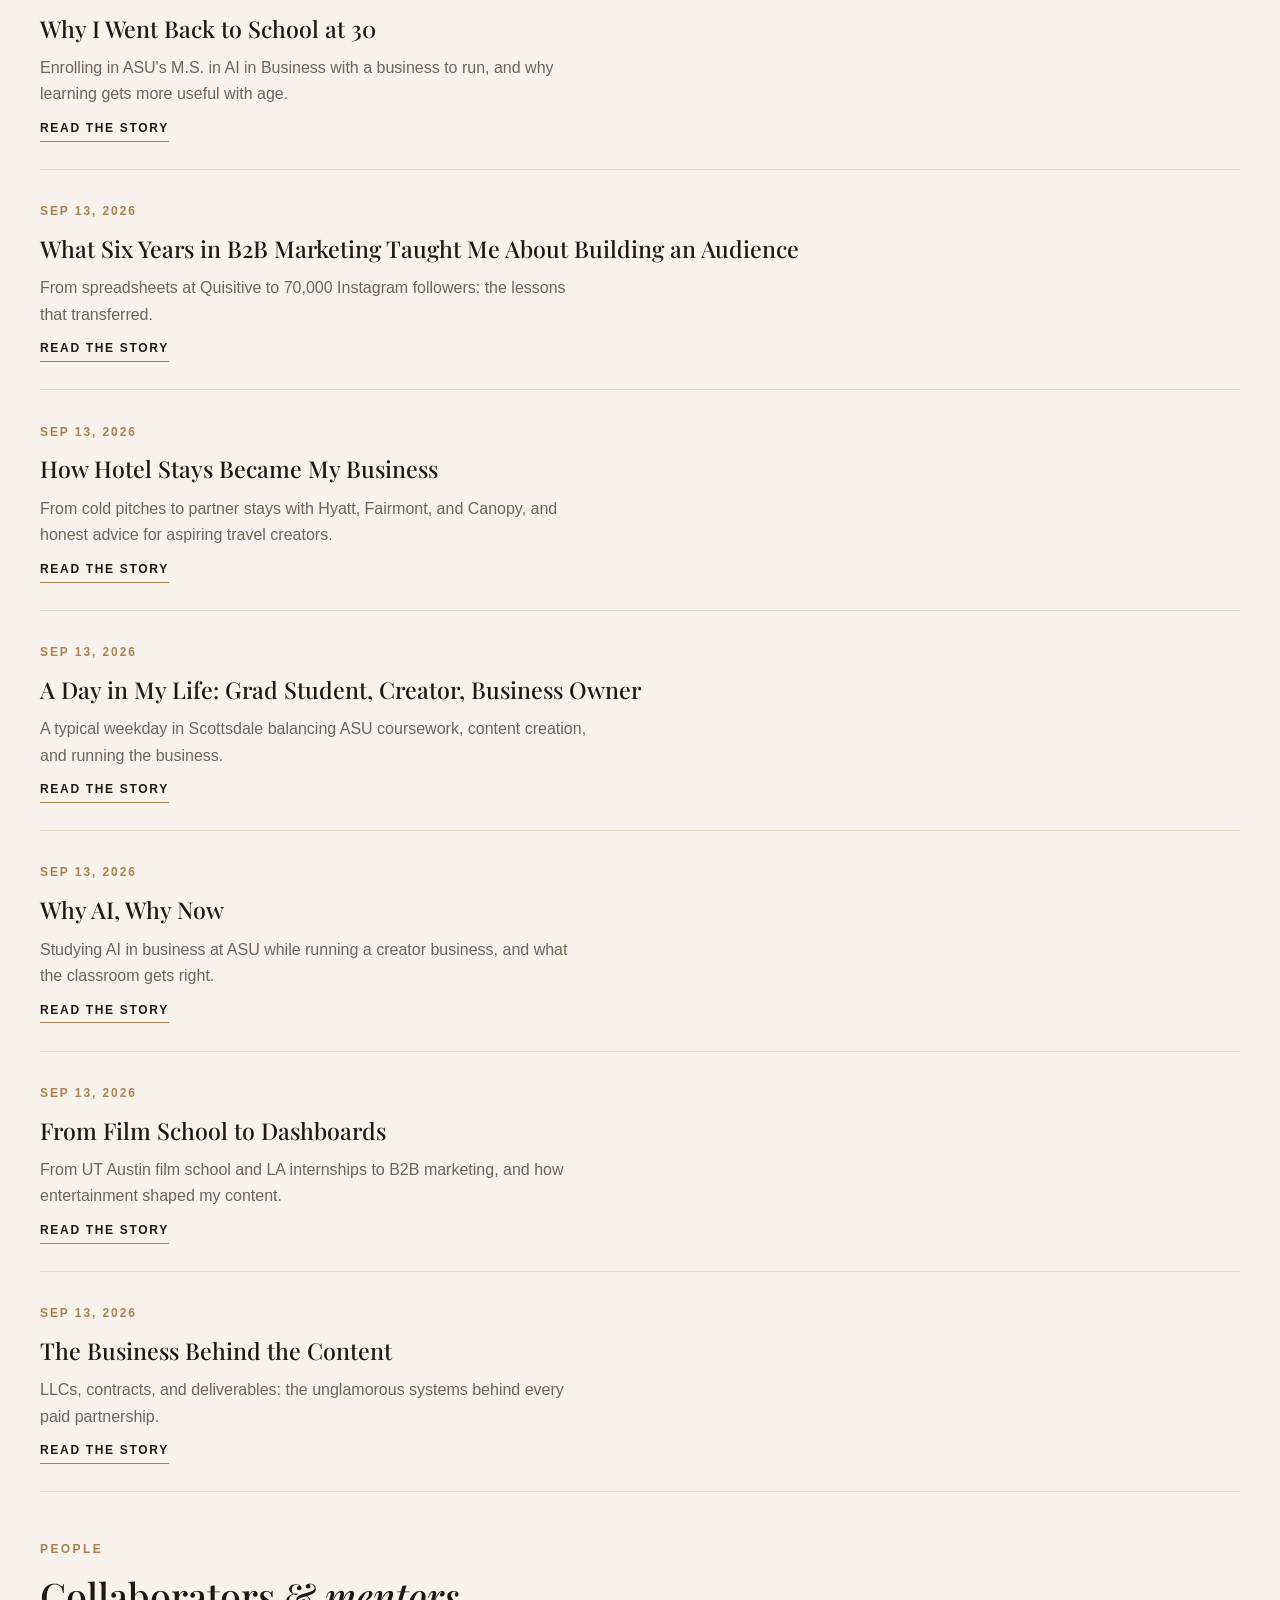
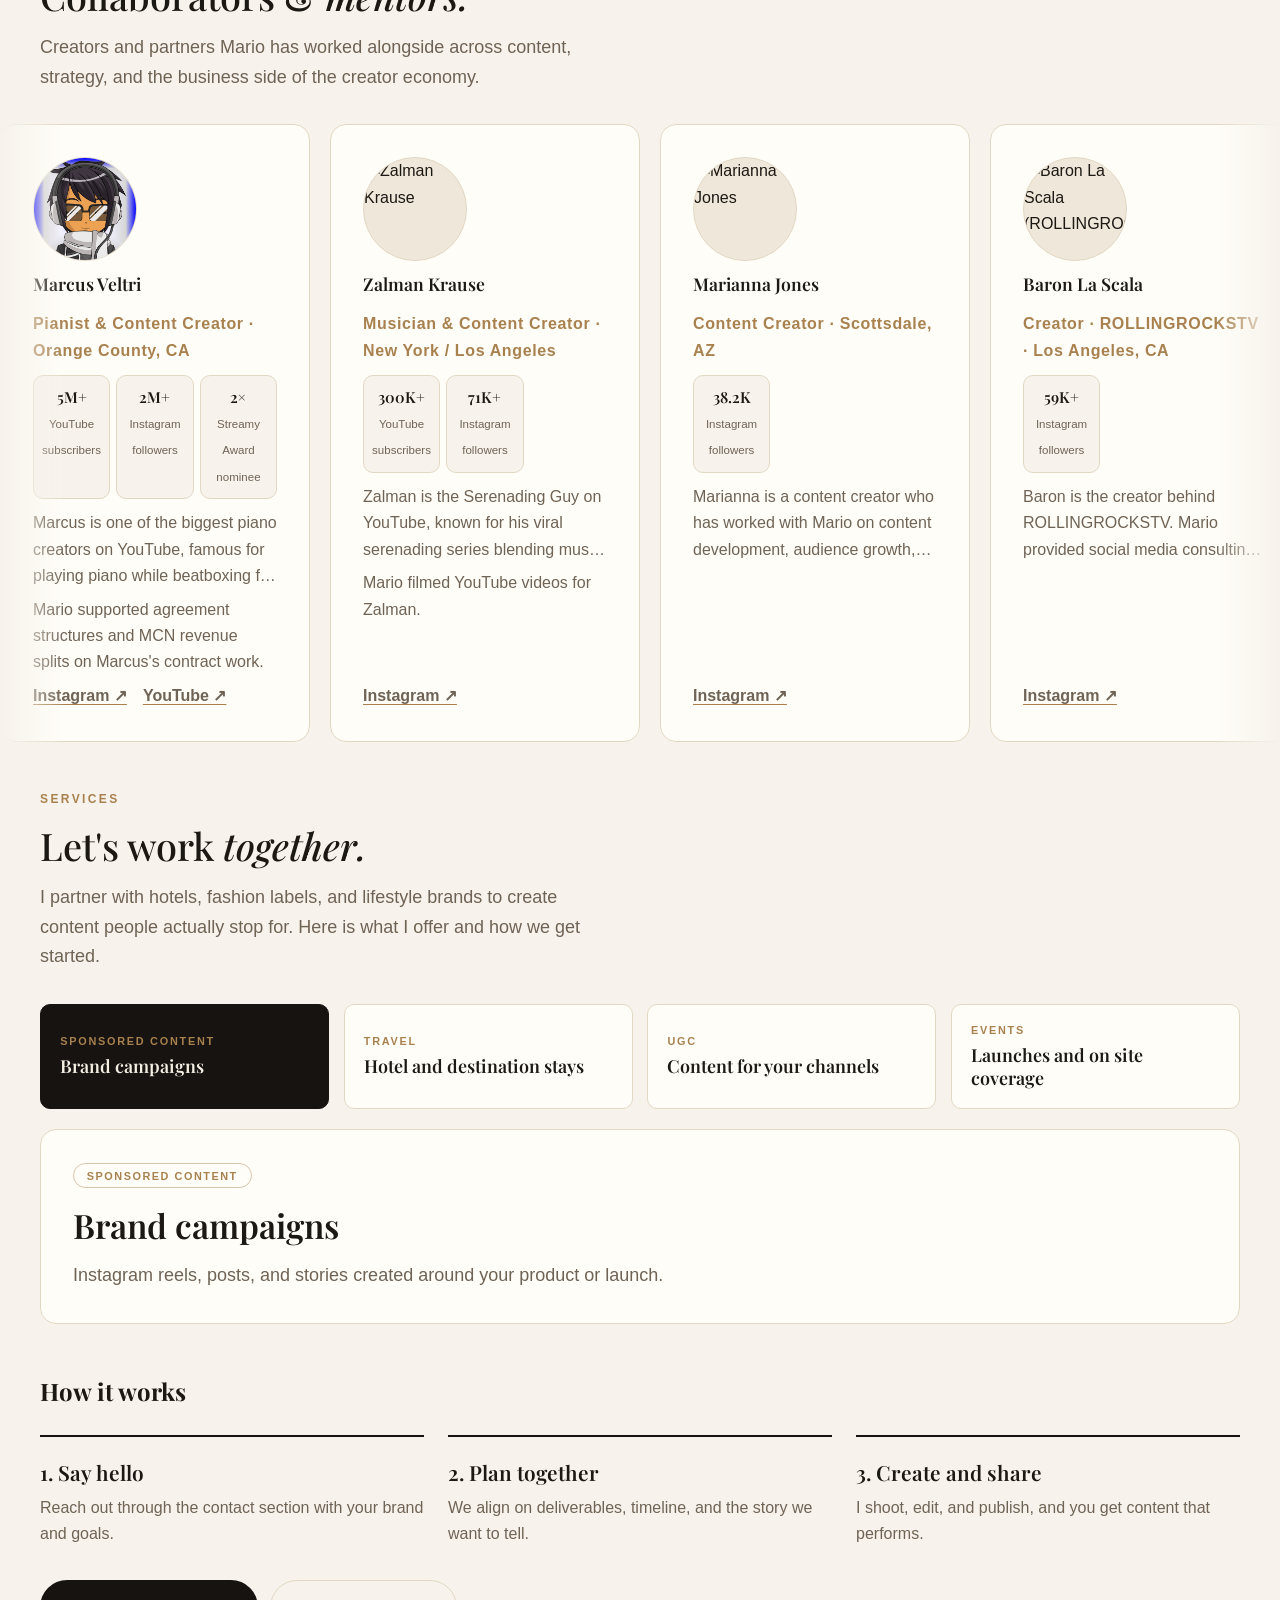
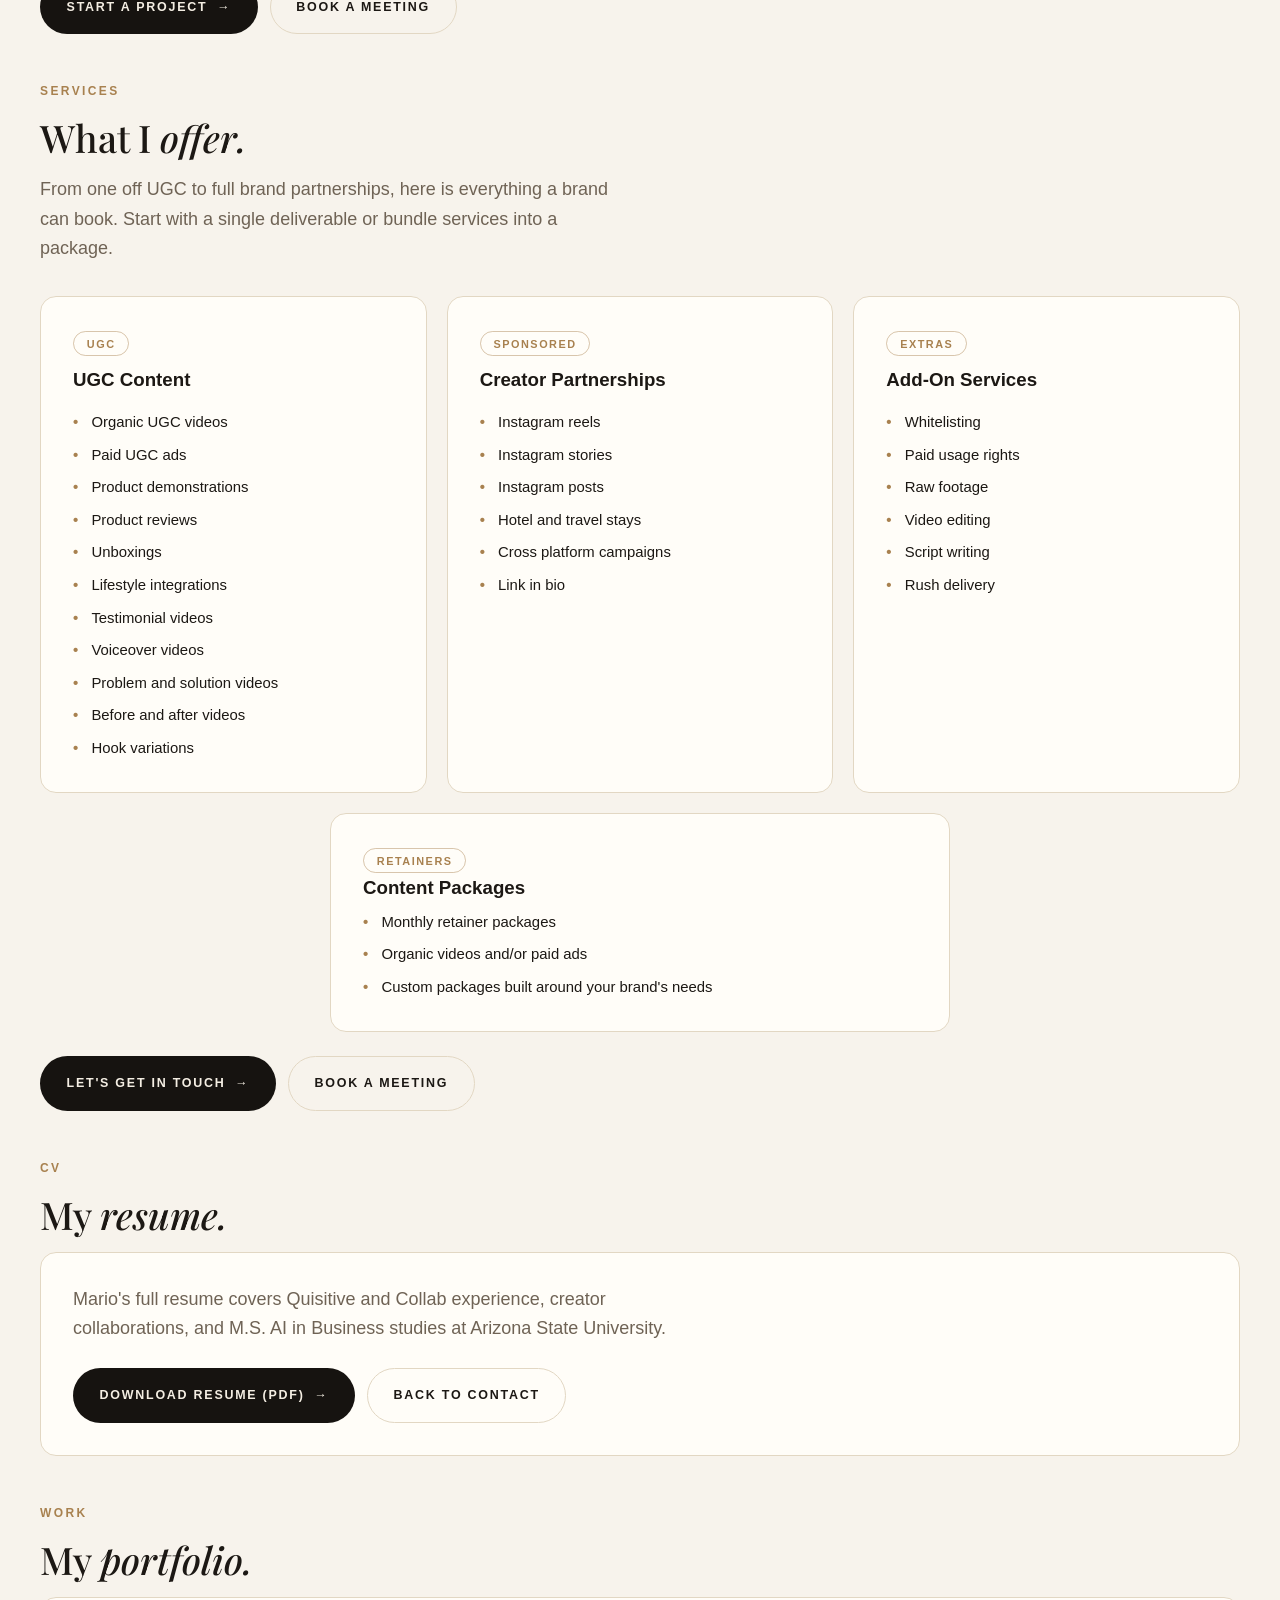
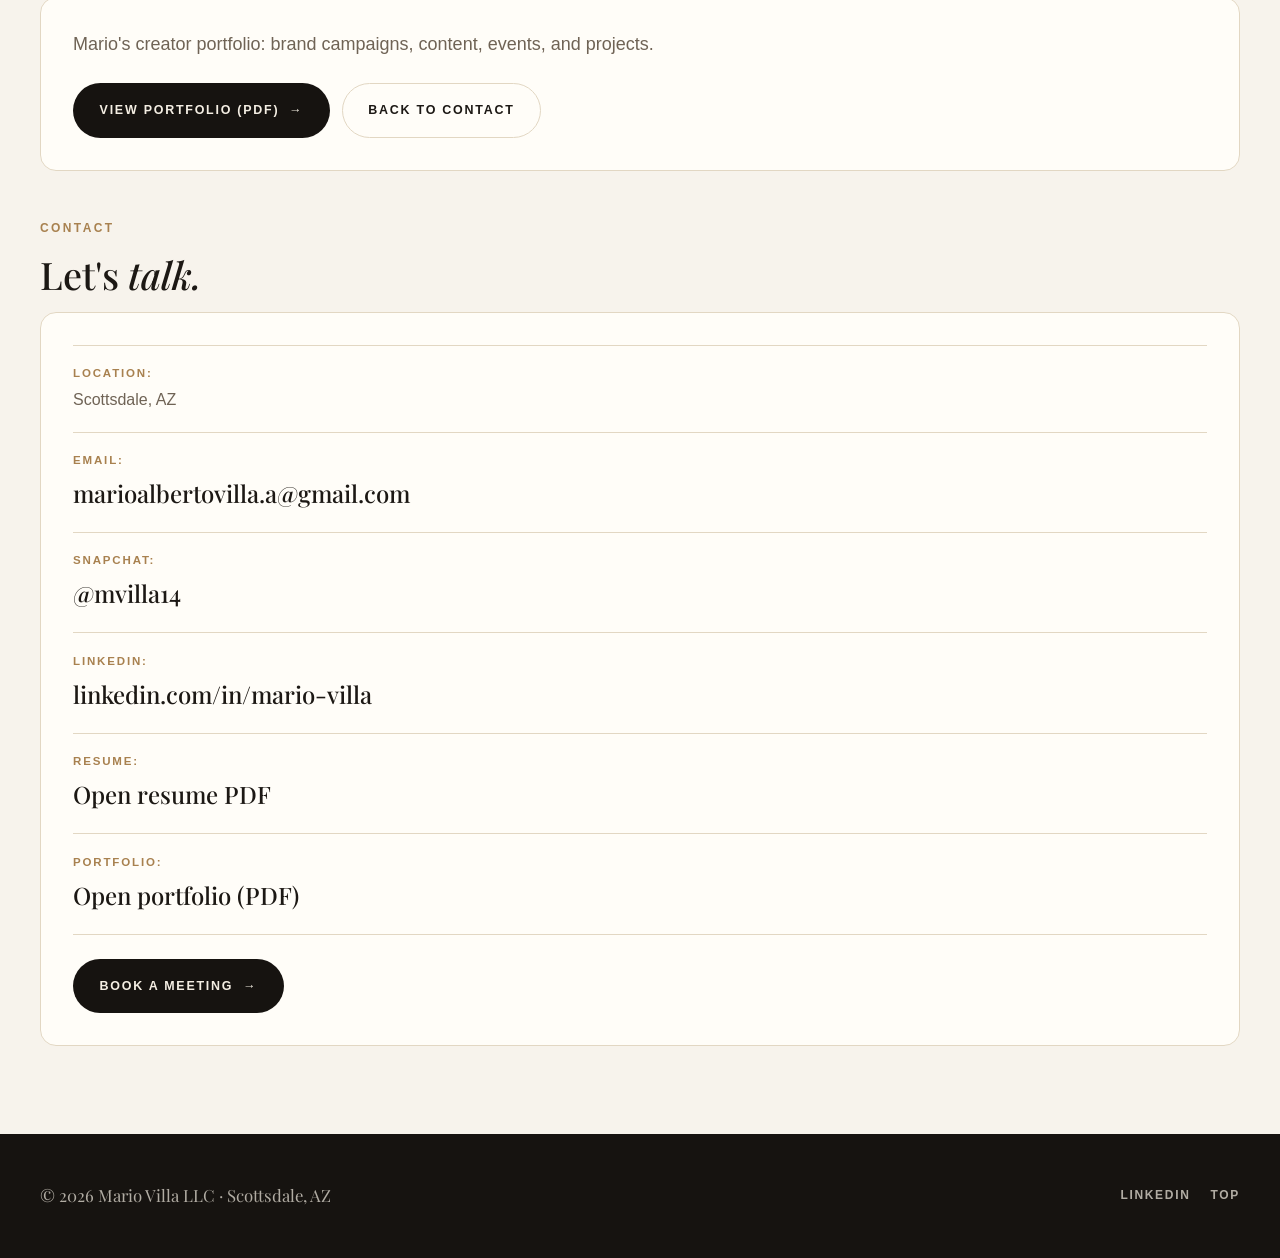
==== commit 4fbc6f38: "Link R&B Bed and Breakfast story from homepage and sitemap" ====
--- a/index.html
+++ b/index.html
@@ -96,7 +96,7 @@
     <link rel="preconnect" href="https://fonts.googleapis.com" />
     <link rel="preconnect" href="https://fonts.gstatic.com" crossorigin />
     <link href="https://fonts.googleapis.com/css2?family=Playfair+Display:ital,wght@0,400;0,500;0,600;0,700;1,400;1,500;1,600&display=swap" rel="stylesheet" />
-  <link rel="stylesheet" href="./resources/css/style.css?v=20261002" />
+  <link rel="stylesheet" href="./resources/css/style.css?v=20261002b" />
   <link rel="stylesheet" href="./resources/css/ai-mode.css" />
 </head>
 <body>
@@ -504,6 +504,14 @@
       <div class="offer-panels">
         <div class="offer-panel is-active" data-offer-panel="res-articles" role="tabpanel">
 <ul class="article-list">
+        <li>
+          <a href="./stories/rb-bed-and-breakfast-new-orleans.html">
+            <span class="article-date">Oct 23, 2026</span>
+            <h3>A Stay That Felt Like Home: R&amp;B Bed and Breakfast in New Orleans</h3>
+            <p>A hosted night on Frenchmen Street: the Mardi Gras Suite, a wonderful breakfast, and hospitality that felt like family.</p>
+            <span class="article-link">Read the story</span>
+          </a>
+        </li>
         <li>
           <a href="https://www.linkedin.com/pulse/mexican-flavors-meet-steakhouse-classics-elevated-night-mario-villa-athgc" target="_blank" rel="noopener noreferrer">
             <span class="article-date">Jun 9, 2026</span>
--- a/resources/css/style.css
+++ b/resources/css/style.css
@@ -157,7 +157,10 @@
   background: var(--color-ink); color: var(--color-ink-text);
   padding: var(--space-16) 0;
 }
-[data-theme="dark"] .pillars-band { background: #0c0a08; }
+[data-theme="dark"] .pillars-band { background: #0c0a08; color: #f4eee3; }
+[data-theme="dark"] .pillar h3 { color: #f4eee3; }
+[data-theme="dark"] .pillar p { color: color-mix(in srgb, #f4eee3 68%, transparent); }
+[data-theme="dark"] .pillar { border-top-color: color-mix(in srgb, #f4eee3 22%, transparent); }
 .pillars { display: grid; grid-template-columns: repeat(4, 1fr); gap: 2rem; margin-top: var(--space-8); }
 .pillar { border-top: 1px solid color-mix(in srgb, var(--color-ink-text) 22%, transparent); padding-top: 1.25rem; }
 .pillar h3 { font-family: var(--font-display); font-size: 1.35rem; font-weight: 500; color: var(--color-ink-text); margin-bottom: .4rem; }
@@ -305,7 +308,10 @@
 
 /* ---------- footer ---------- */
 footer { background: var(--color-ink); color: var(--color-ink-text); padding: 3rem 0; margin-top: var(--space-16); }
-[data-theme="dark"] footer { background: #0c0a08; }
+[data-theme="dark"] footer { background: #0c0a08; color: #f4eee3; }
+[data-theme="dark"] .footer-row p { color: color-mix(in srgb, #f4eee3 70%, transparent); }
+[data-theme="dark"] .footer-links a { color: color-mix(in srgb, #f4eee3 70%, transparent); }
+[data-theme="dark"] .footer-links a:hover { color: #f4eee3; }
 .footer-row { display: flex; justify-content: space-between; gap: 1rem; flex-wrap: wrap; align-items: center; }
 .footer-row p { font-size: var(--text-sm); color: color-mix(in srgb, var(--color-ink-text) 70%, transparent); font-family: var(--font-display); font-size: 1.05rem; }
 .footer-links { display: flex; gap: 1.25rem; list-style: none; font-size: .75rem; font-weight: 700; letter-spacing: .14em; text-transform: uppercase; }
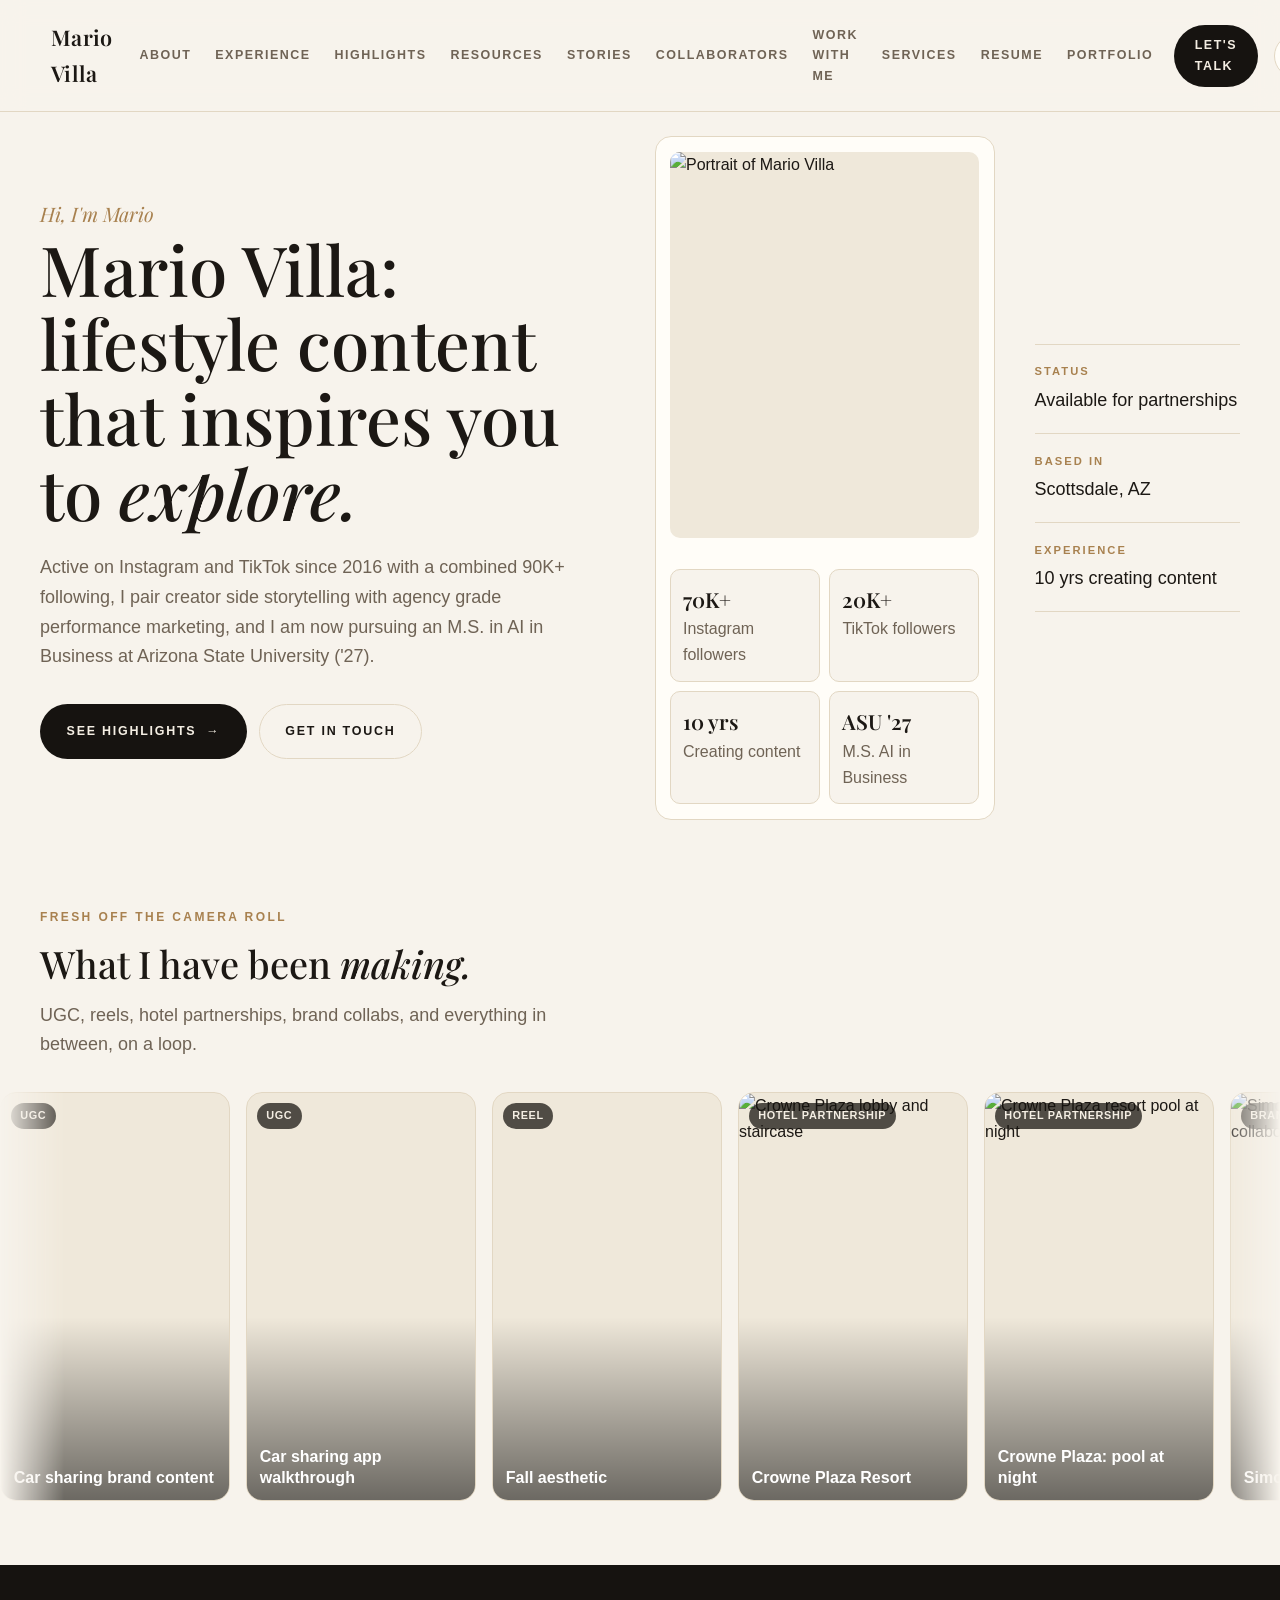
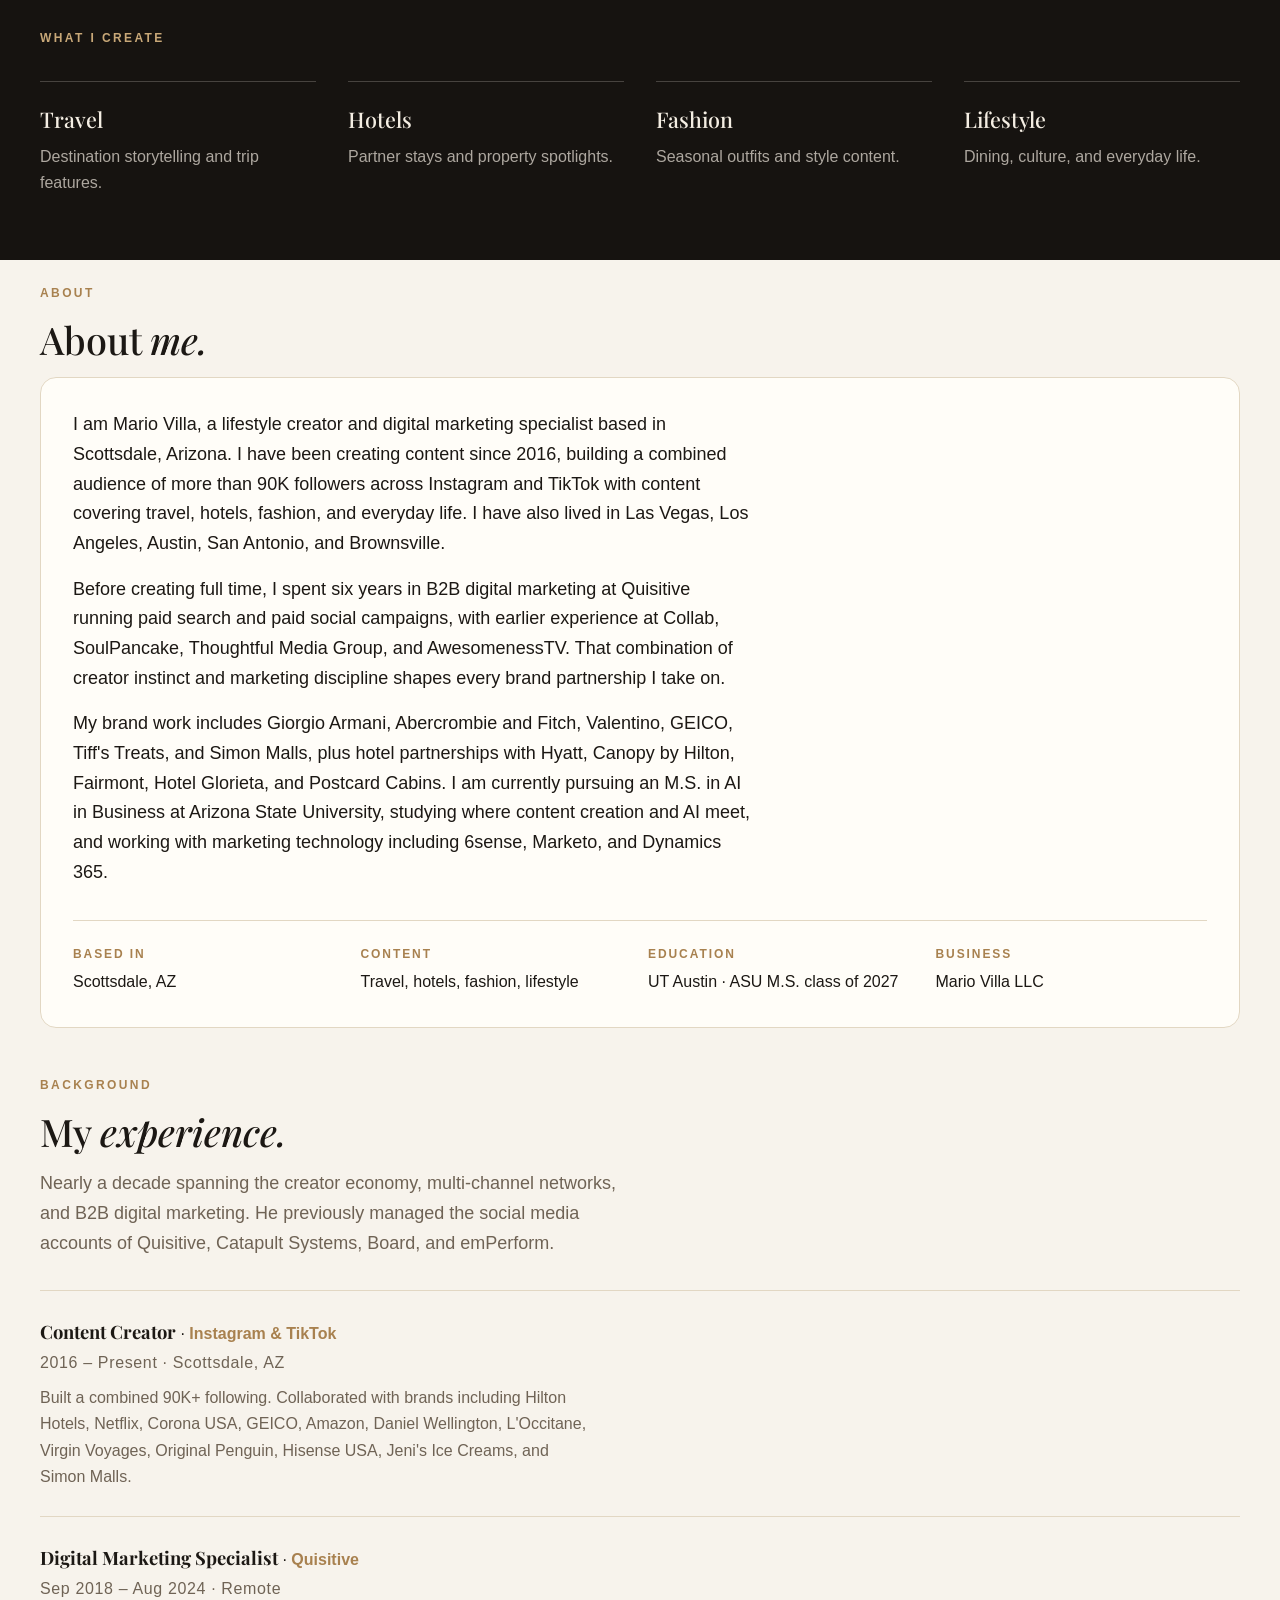
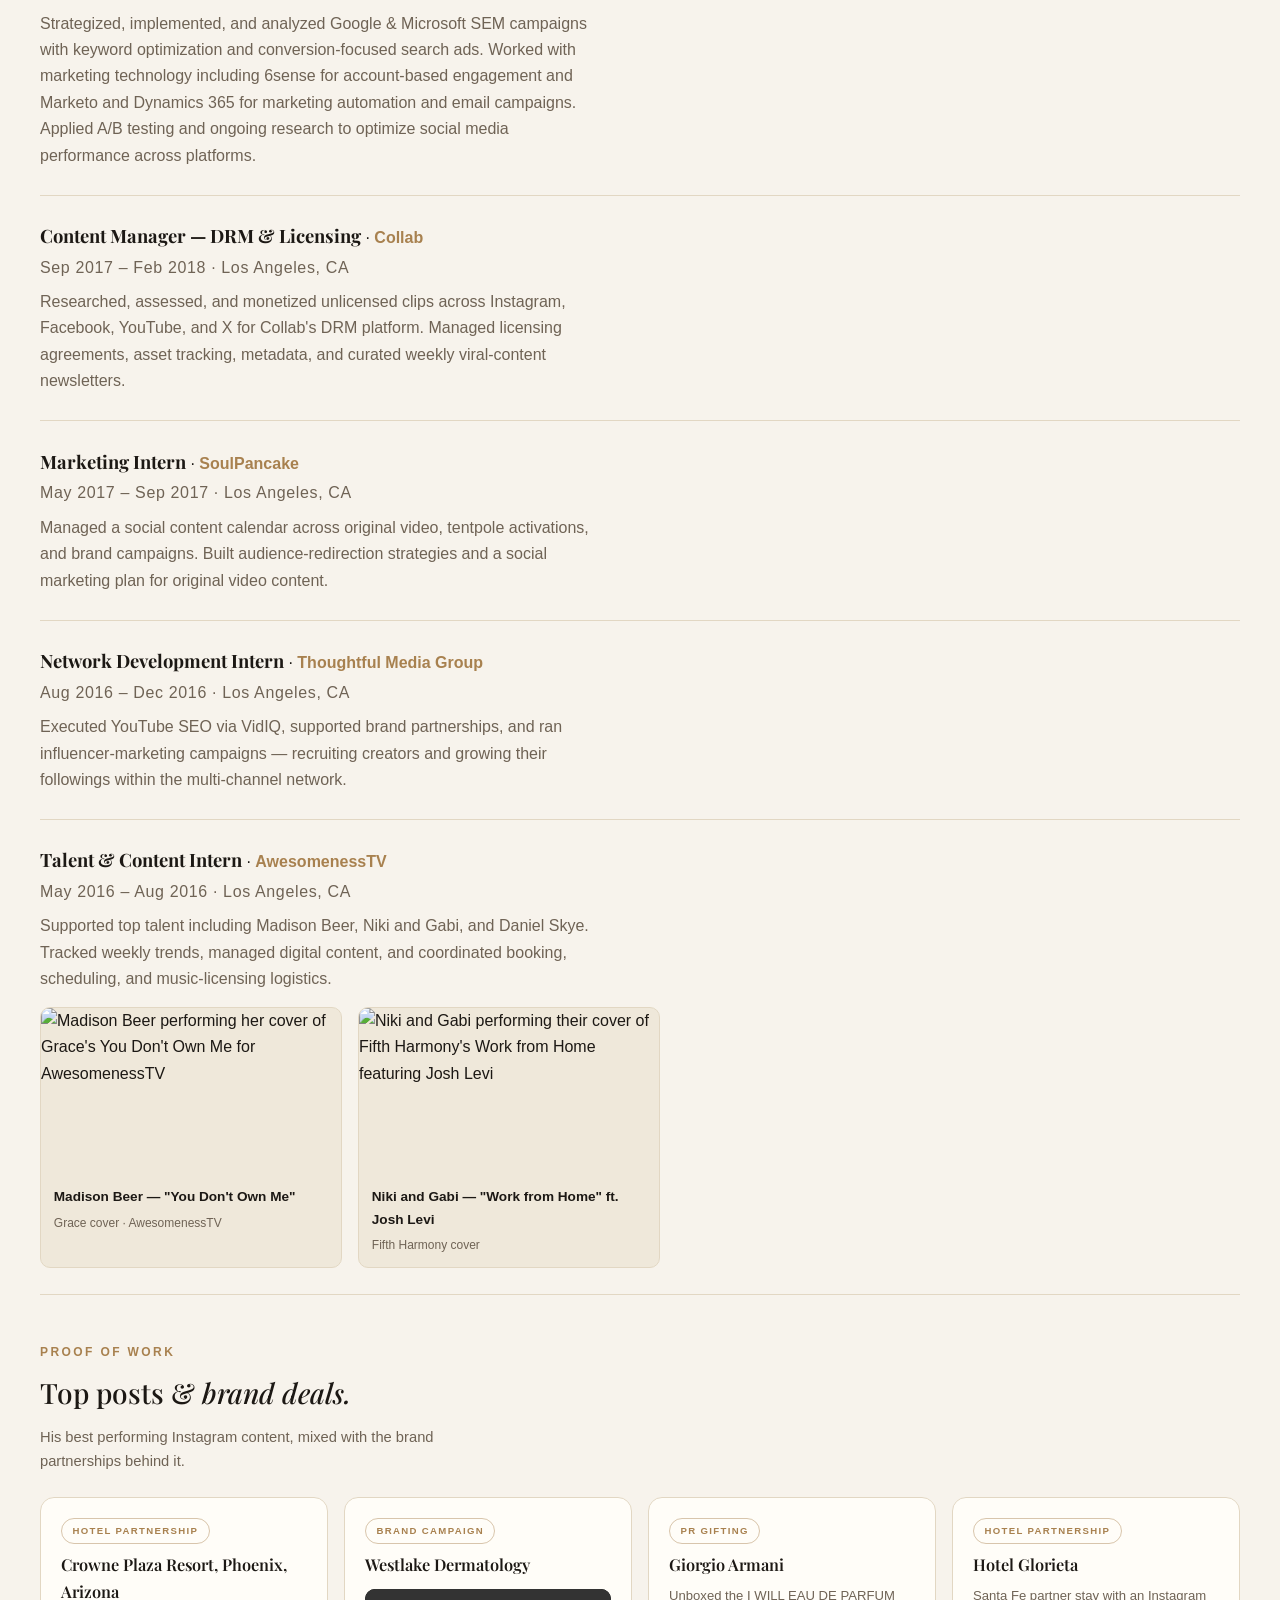
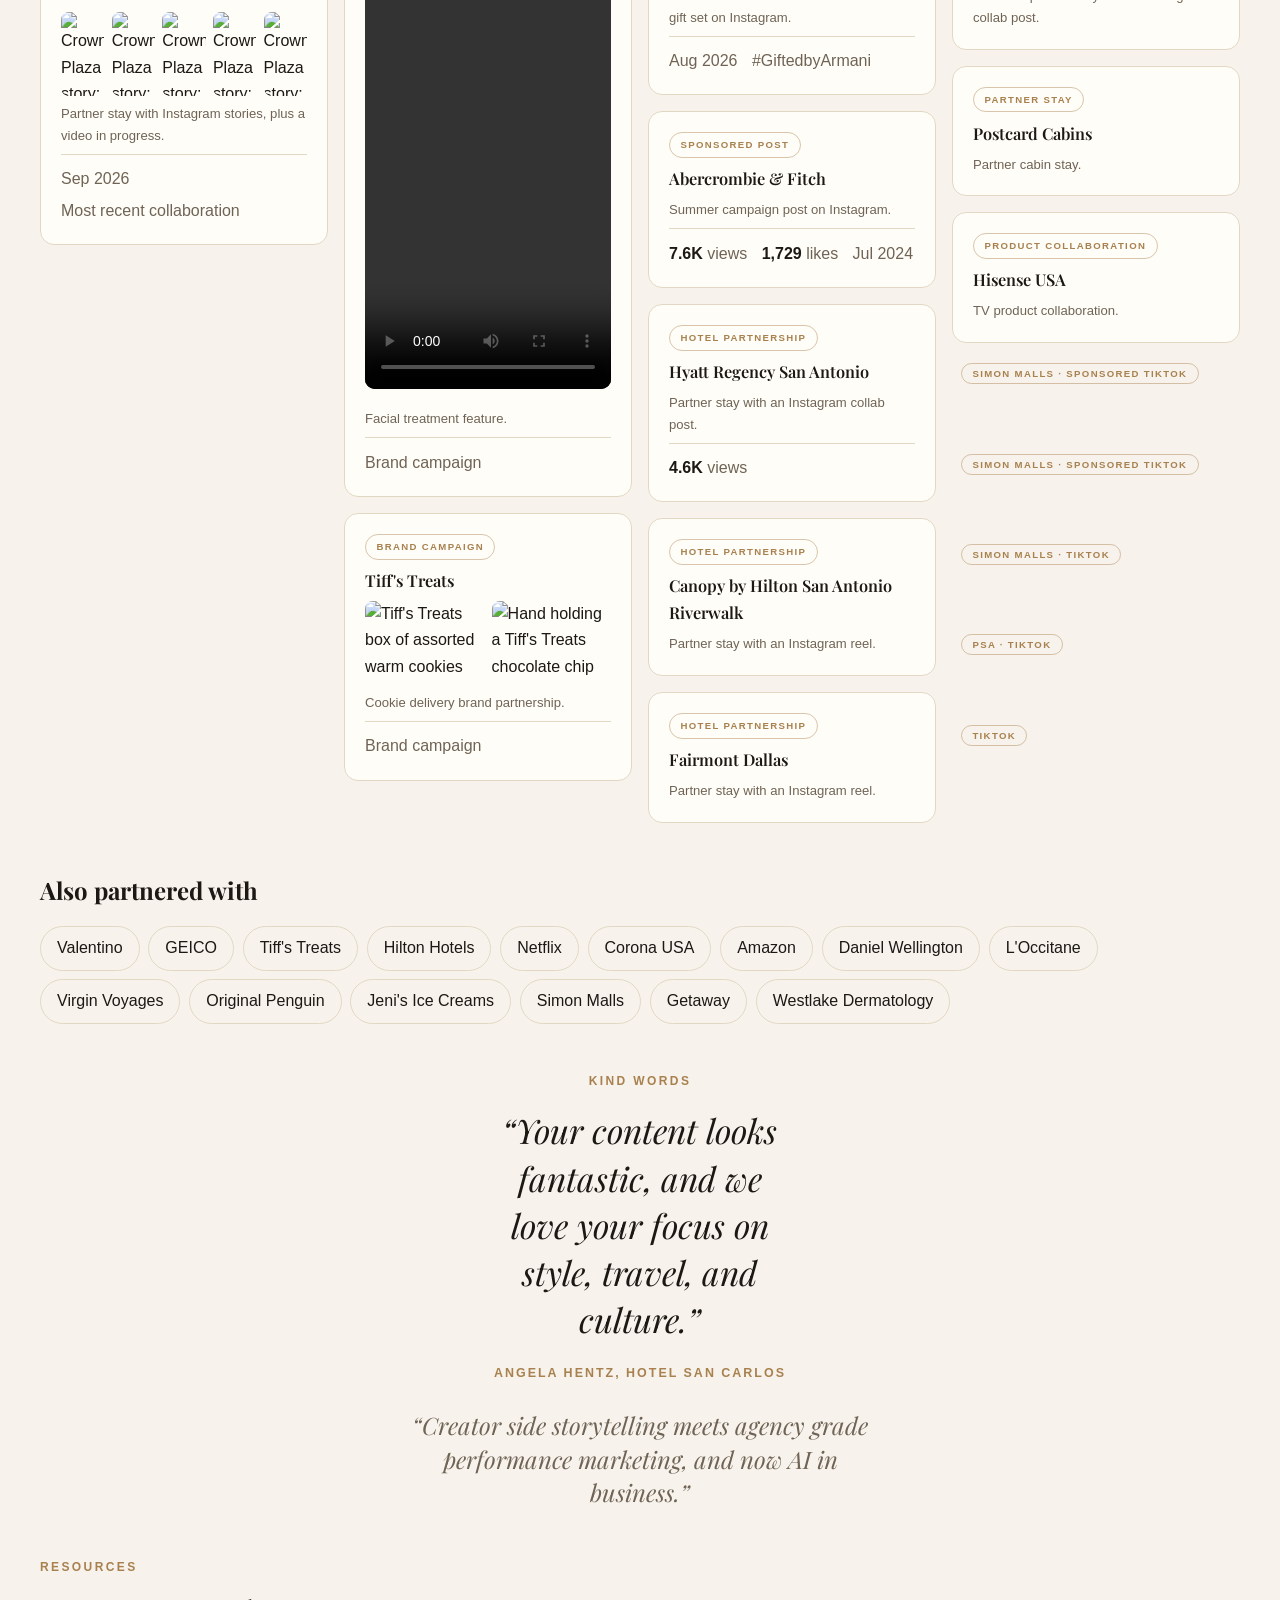
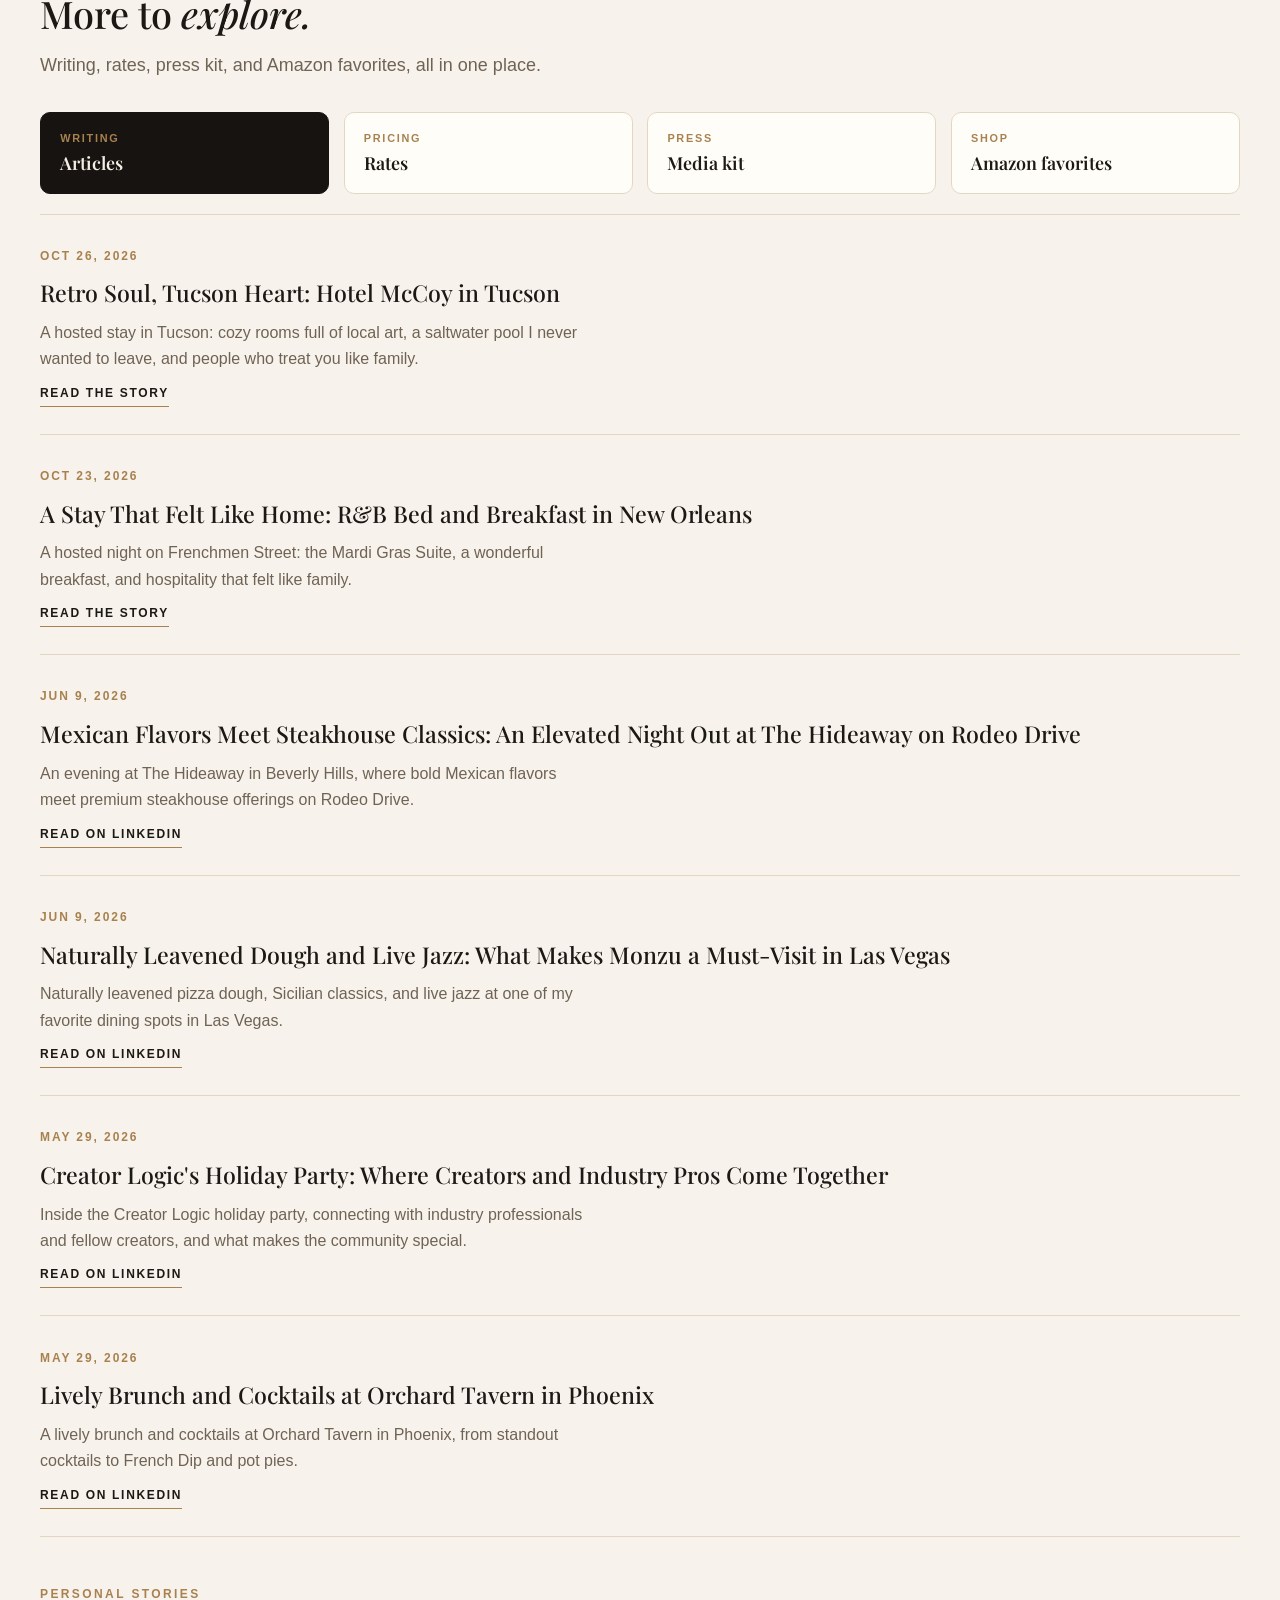
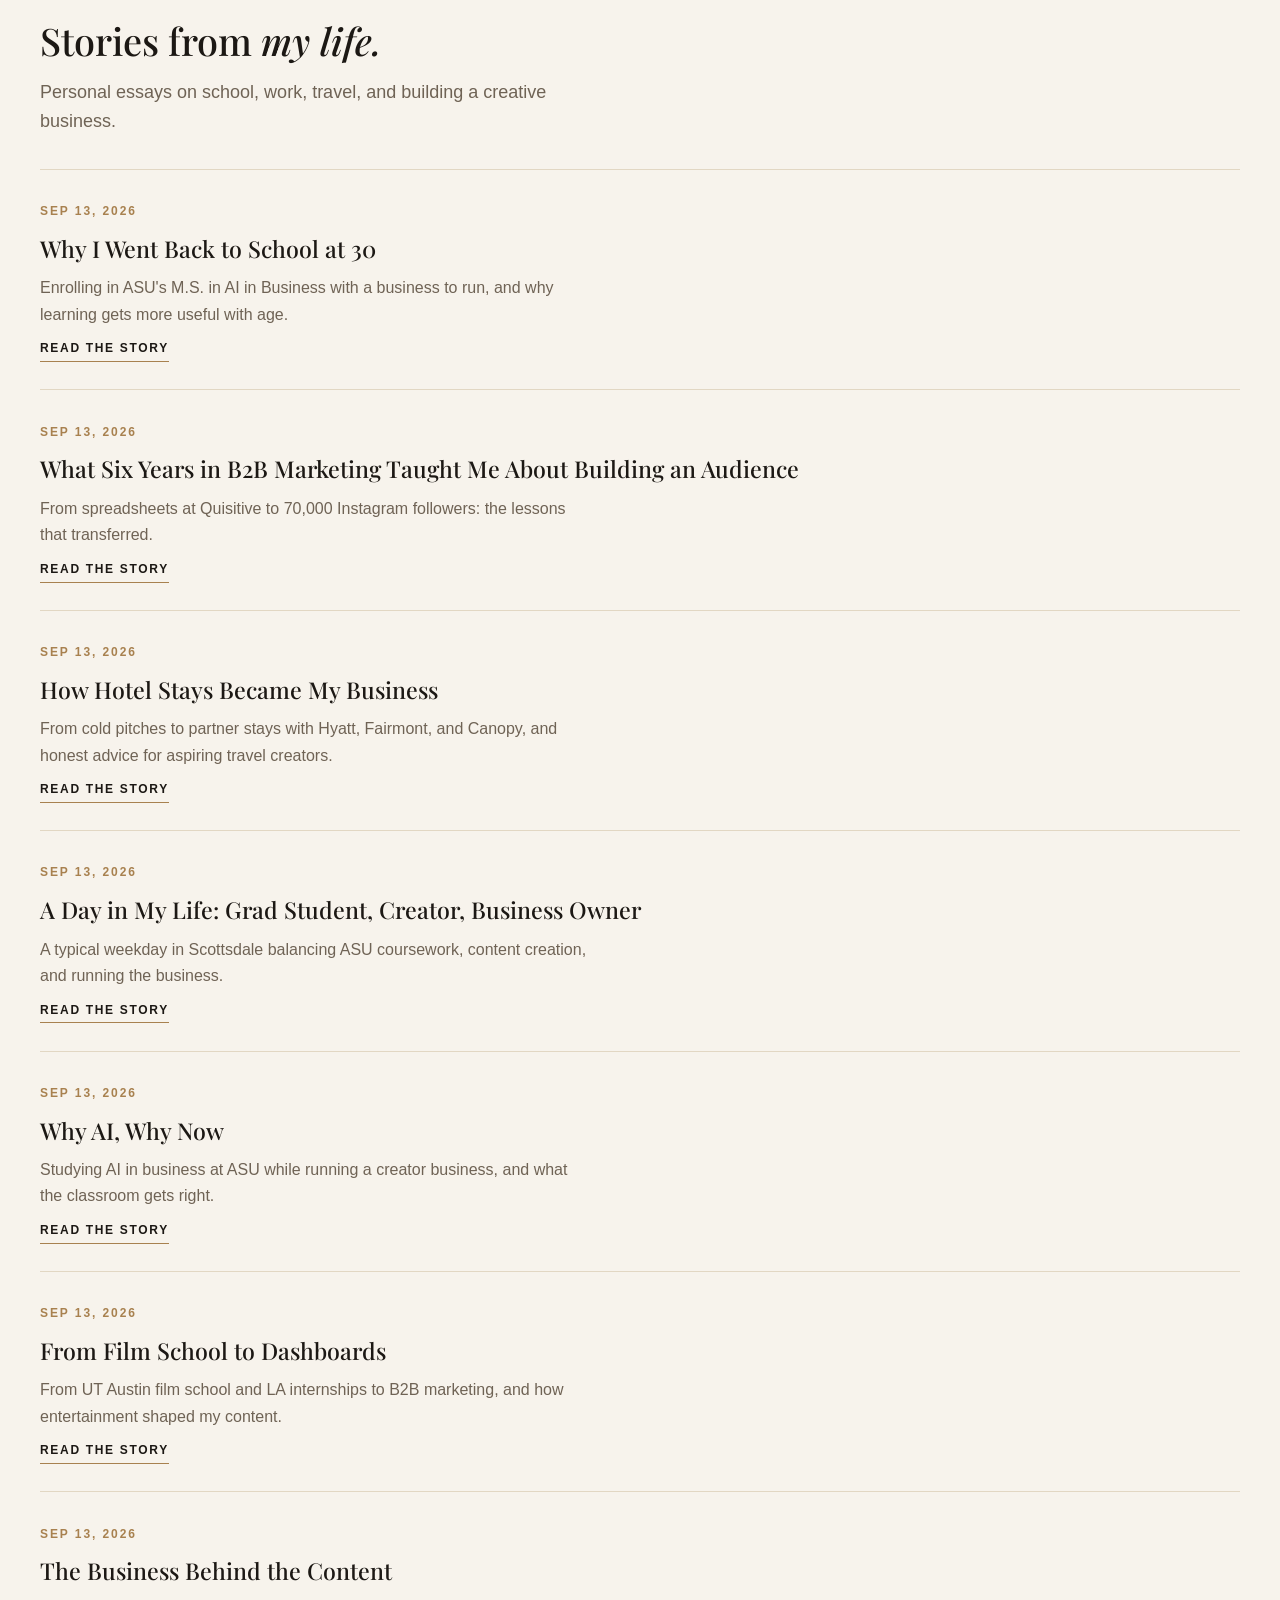
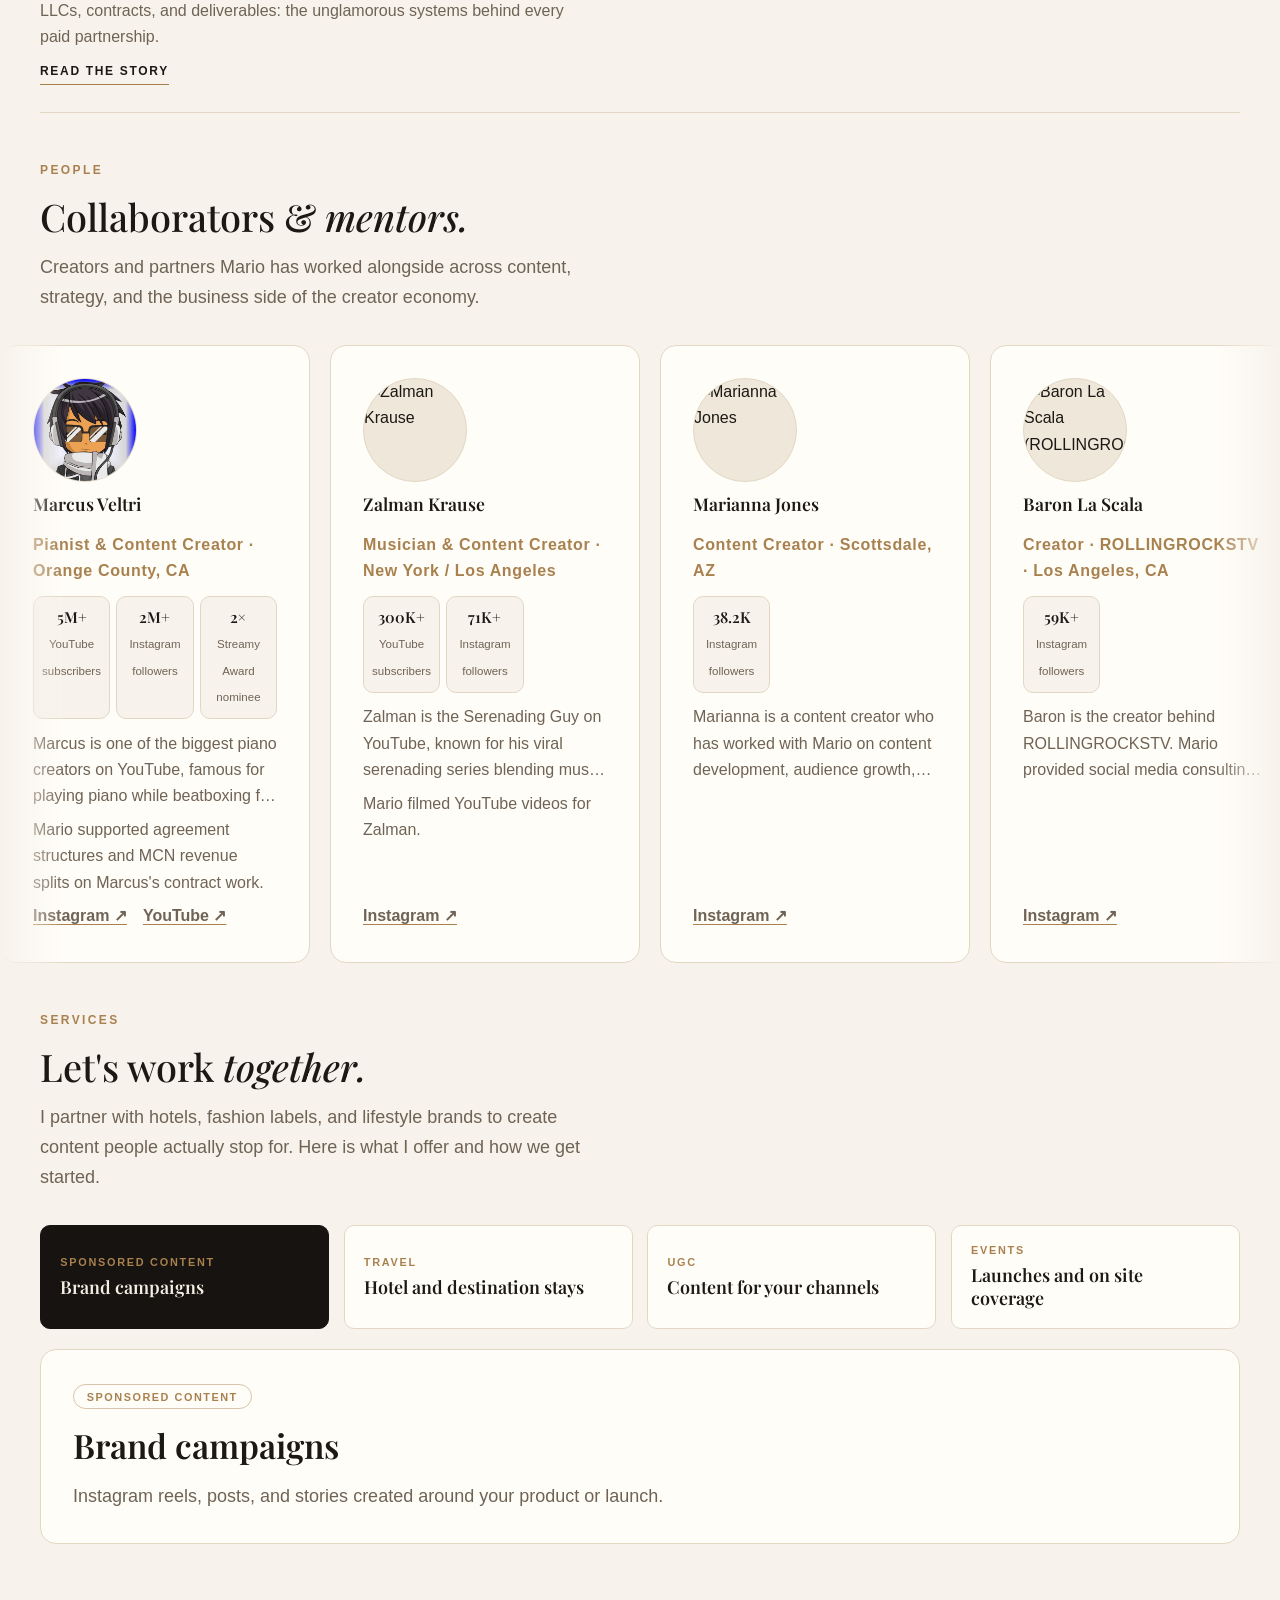
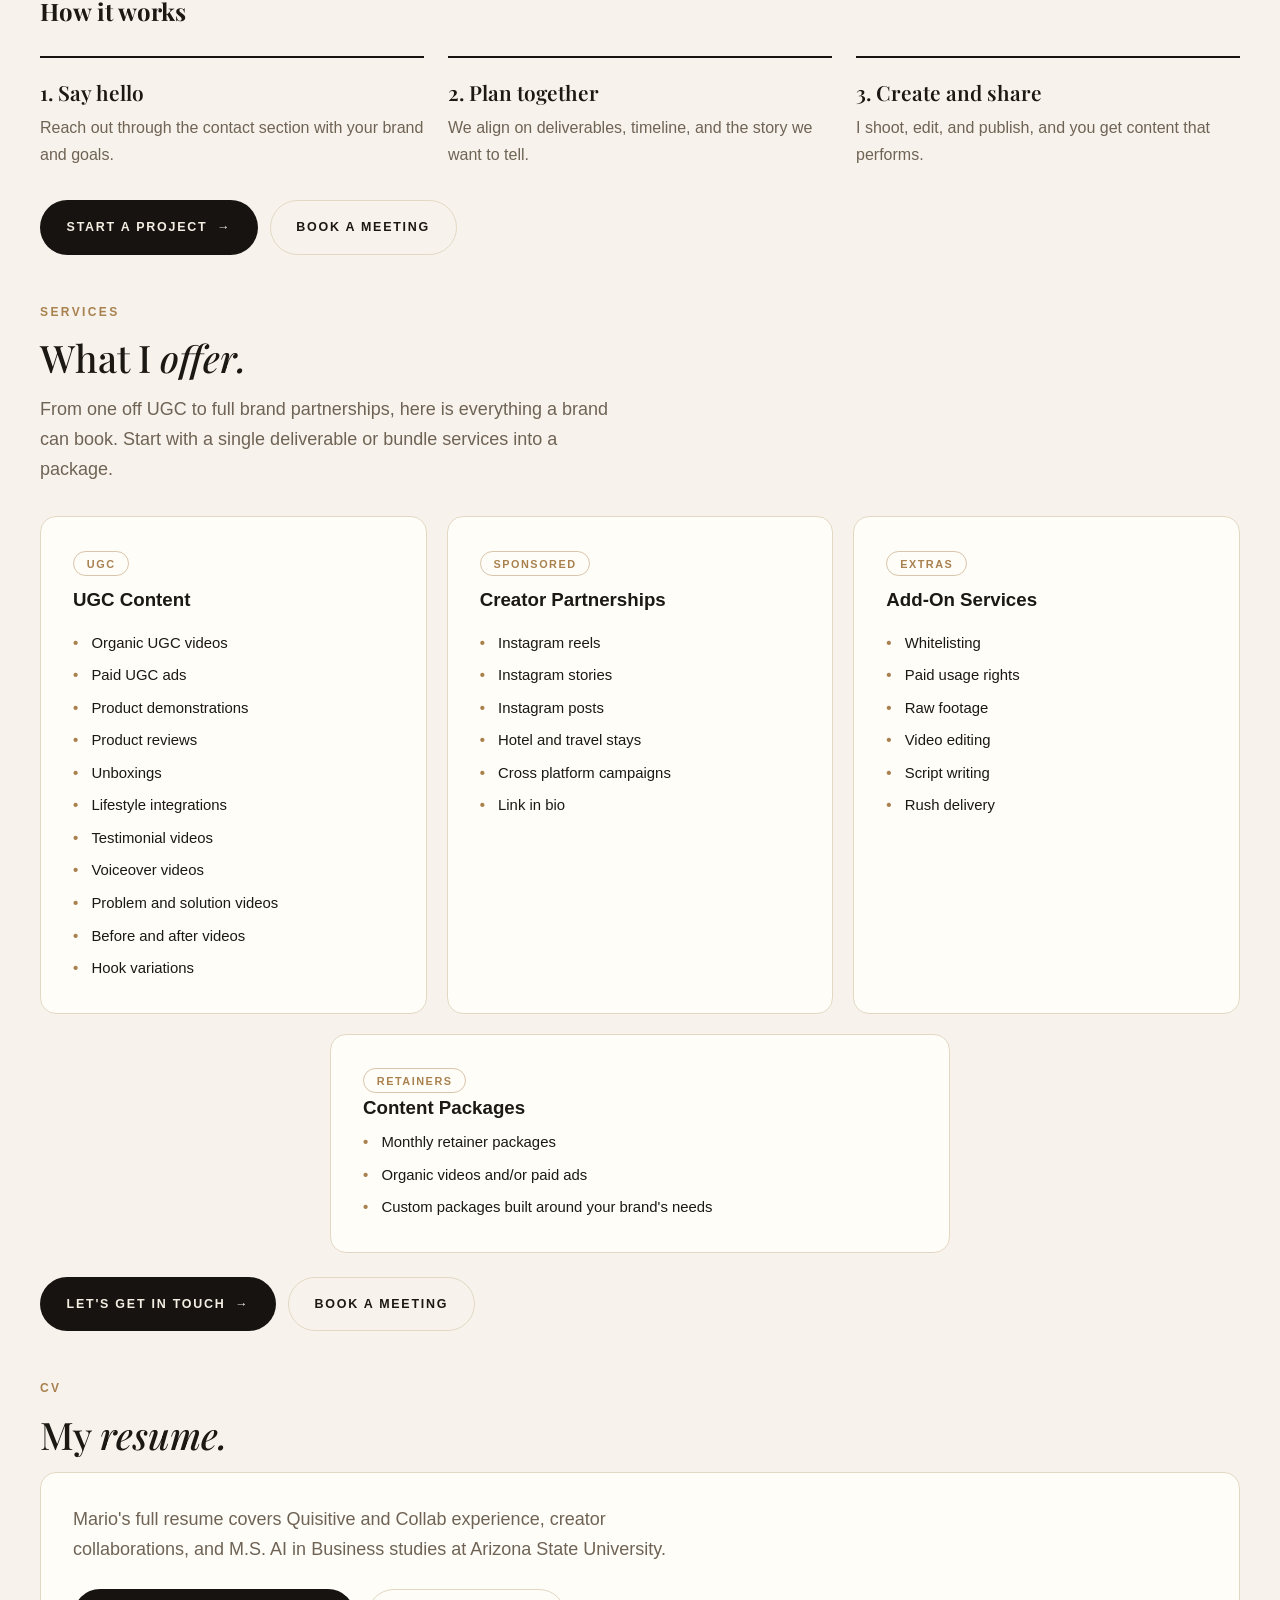
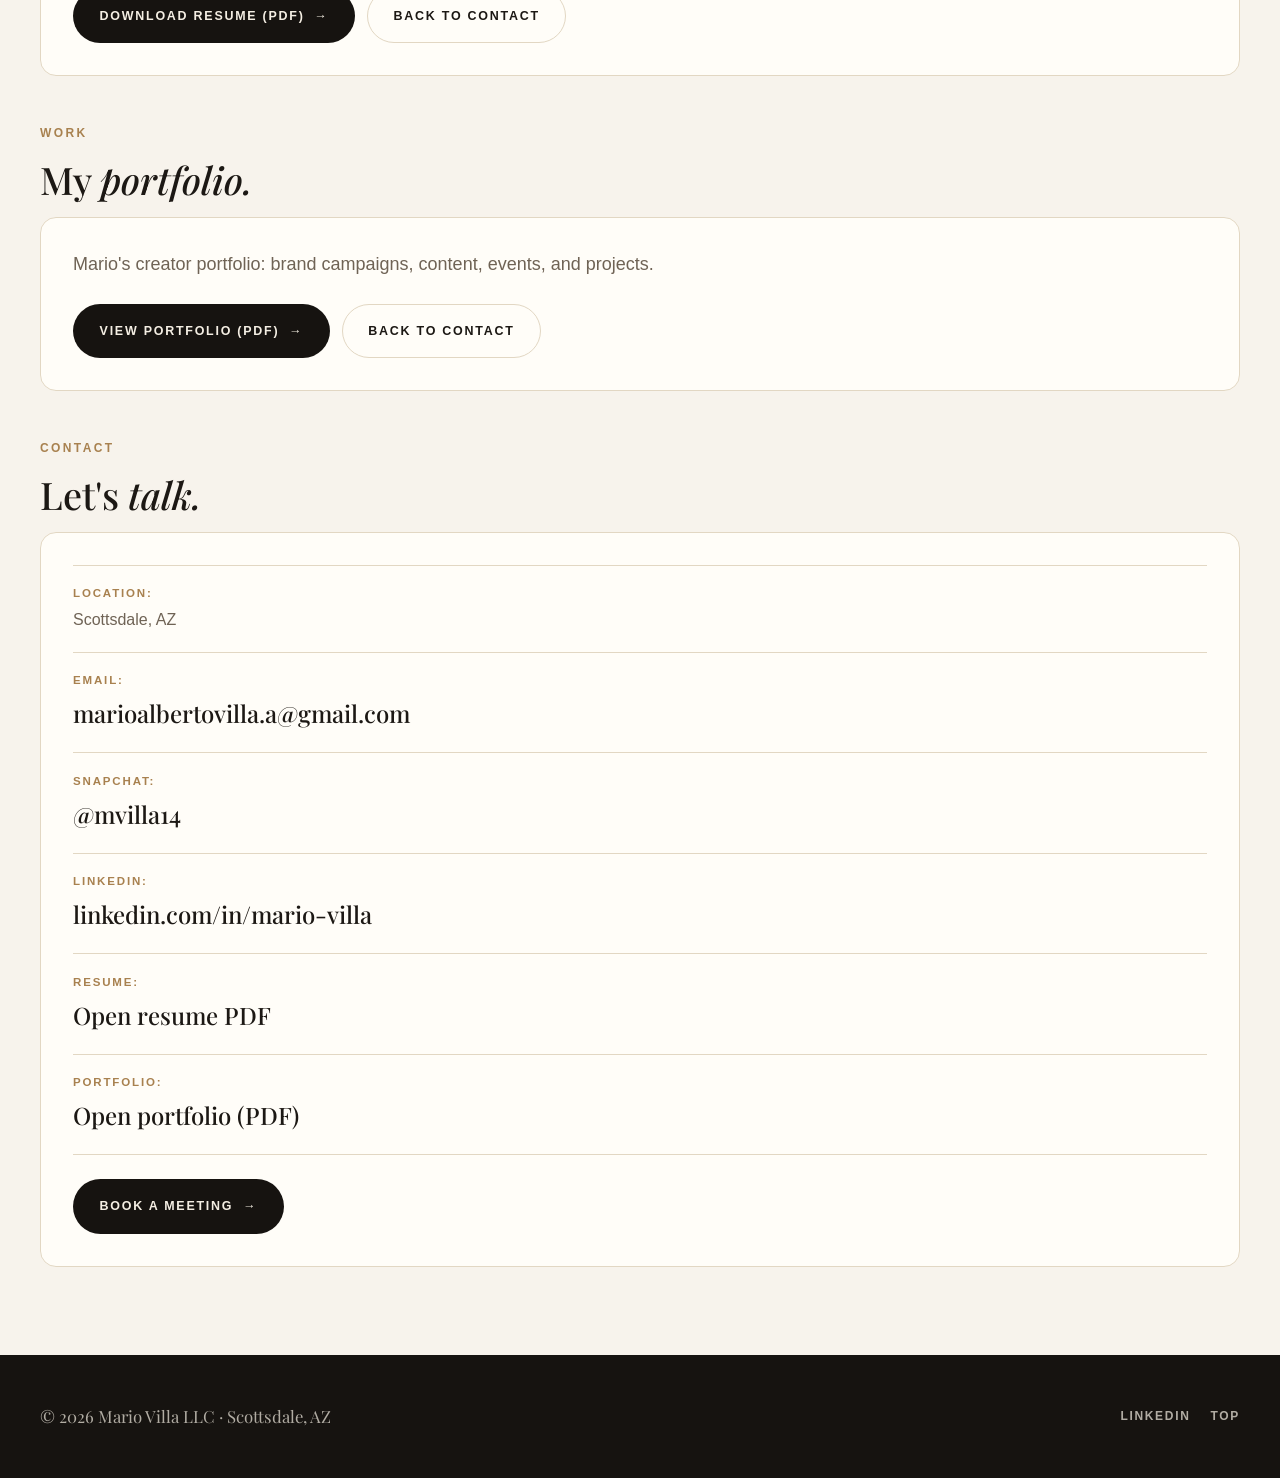
==== commit a264485c: "Add Hotel McCoy Tucson story" ====
--- a/index.html
+++ b/index.html
@@ -504,6 +504,14 @@
       <div class="offer-panels">
         <div class="offer-panel is-active" data-offer-panel="res-articles" role="tabpanel">
 <ul class="article-list">
+        <li>
+          <a href="./stories/hotel-mccoy-tucson.html">
+            <span class="article-date">Oct 26, 2026</span>
+            <h3>Retro Soul, Tucson Heart: Hotel McCoy in Tucson</h3>
+            <p>A hosted stay in Tucson: cozy rooms full of local art, a saltwater pool I never wanted to leave, and people who treat you like family.</p>
+            <span class="article-link">Read the story</span>
+          </a>
+        </li>
         <li>
           <a href="./stories/rb-bed-and-breakfast-new-orleans.html">
             <span class="article-date">Oct 23, 2026</span>
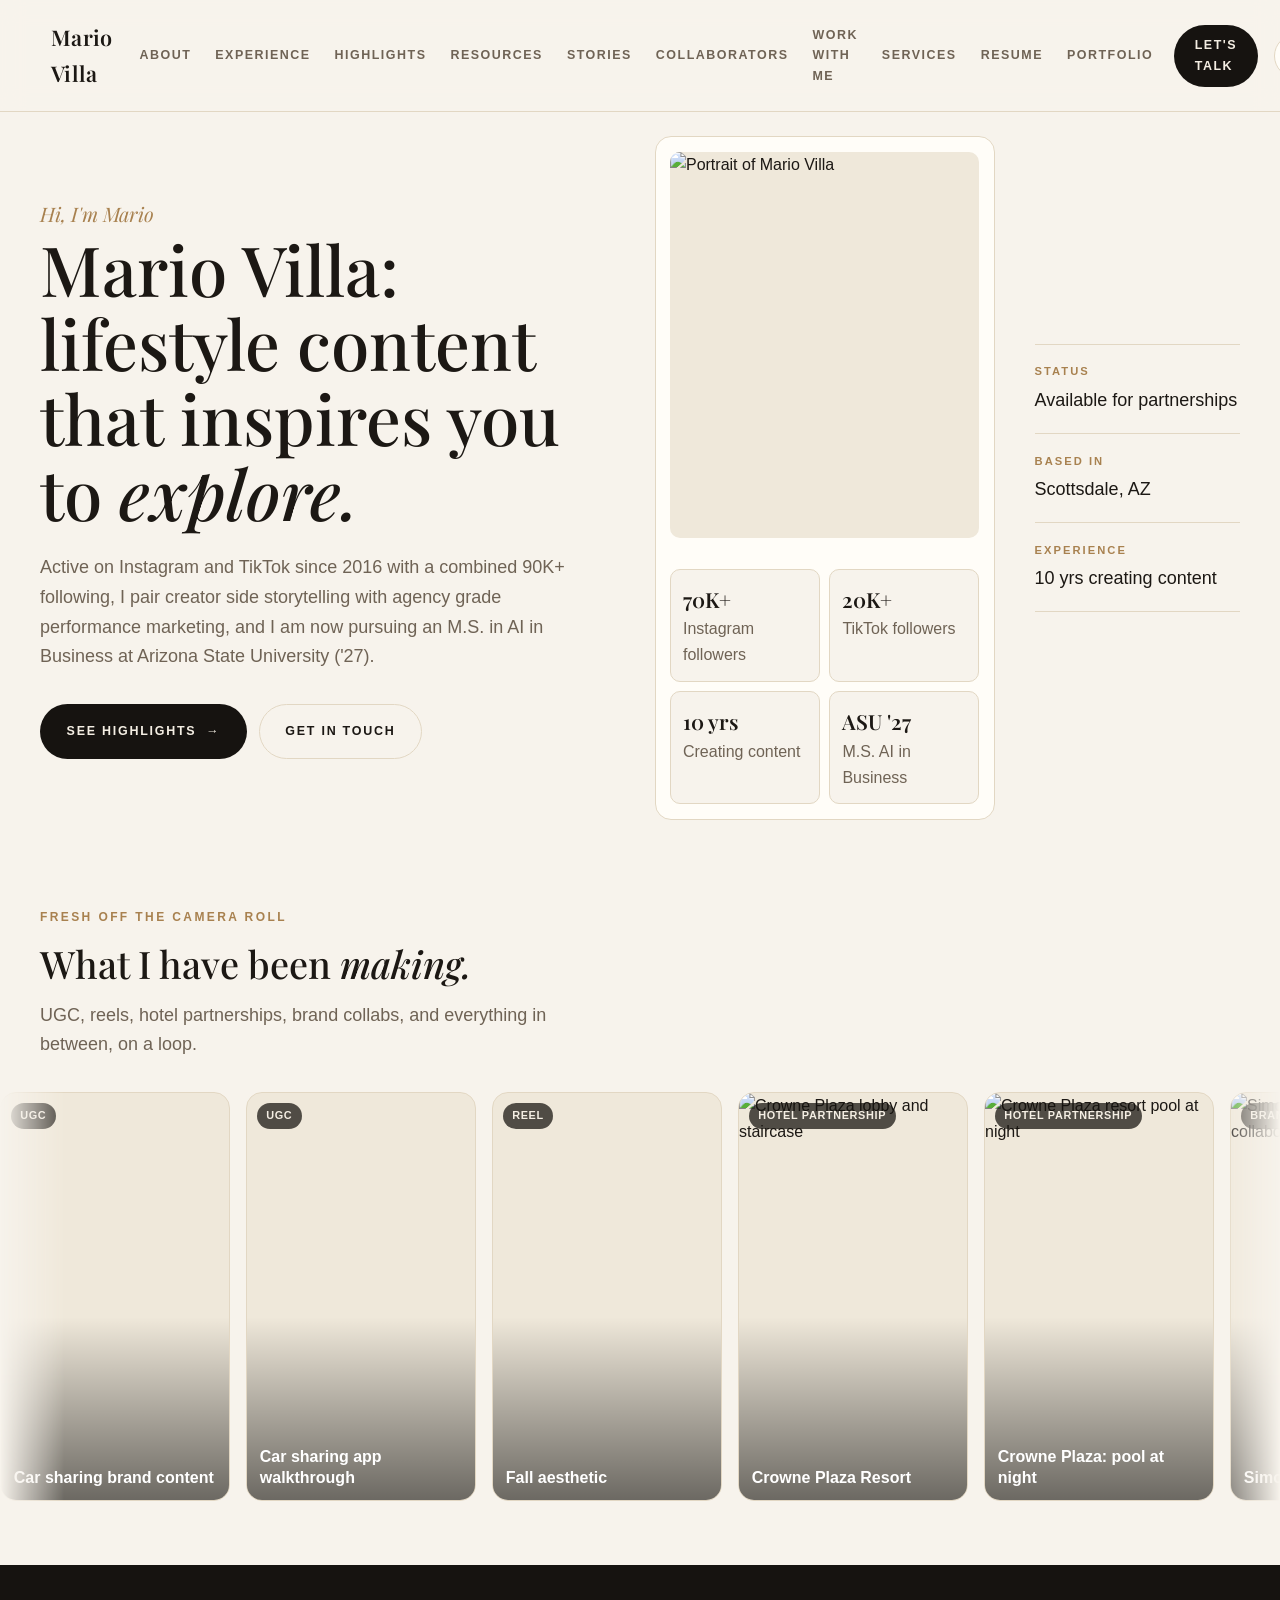
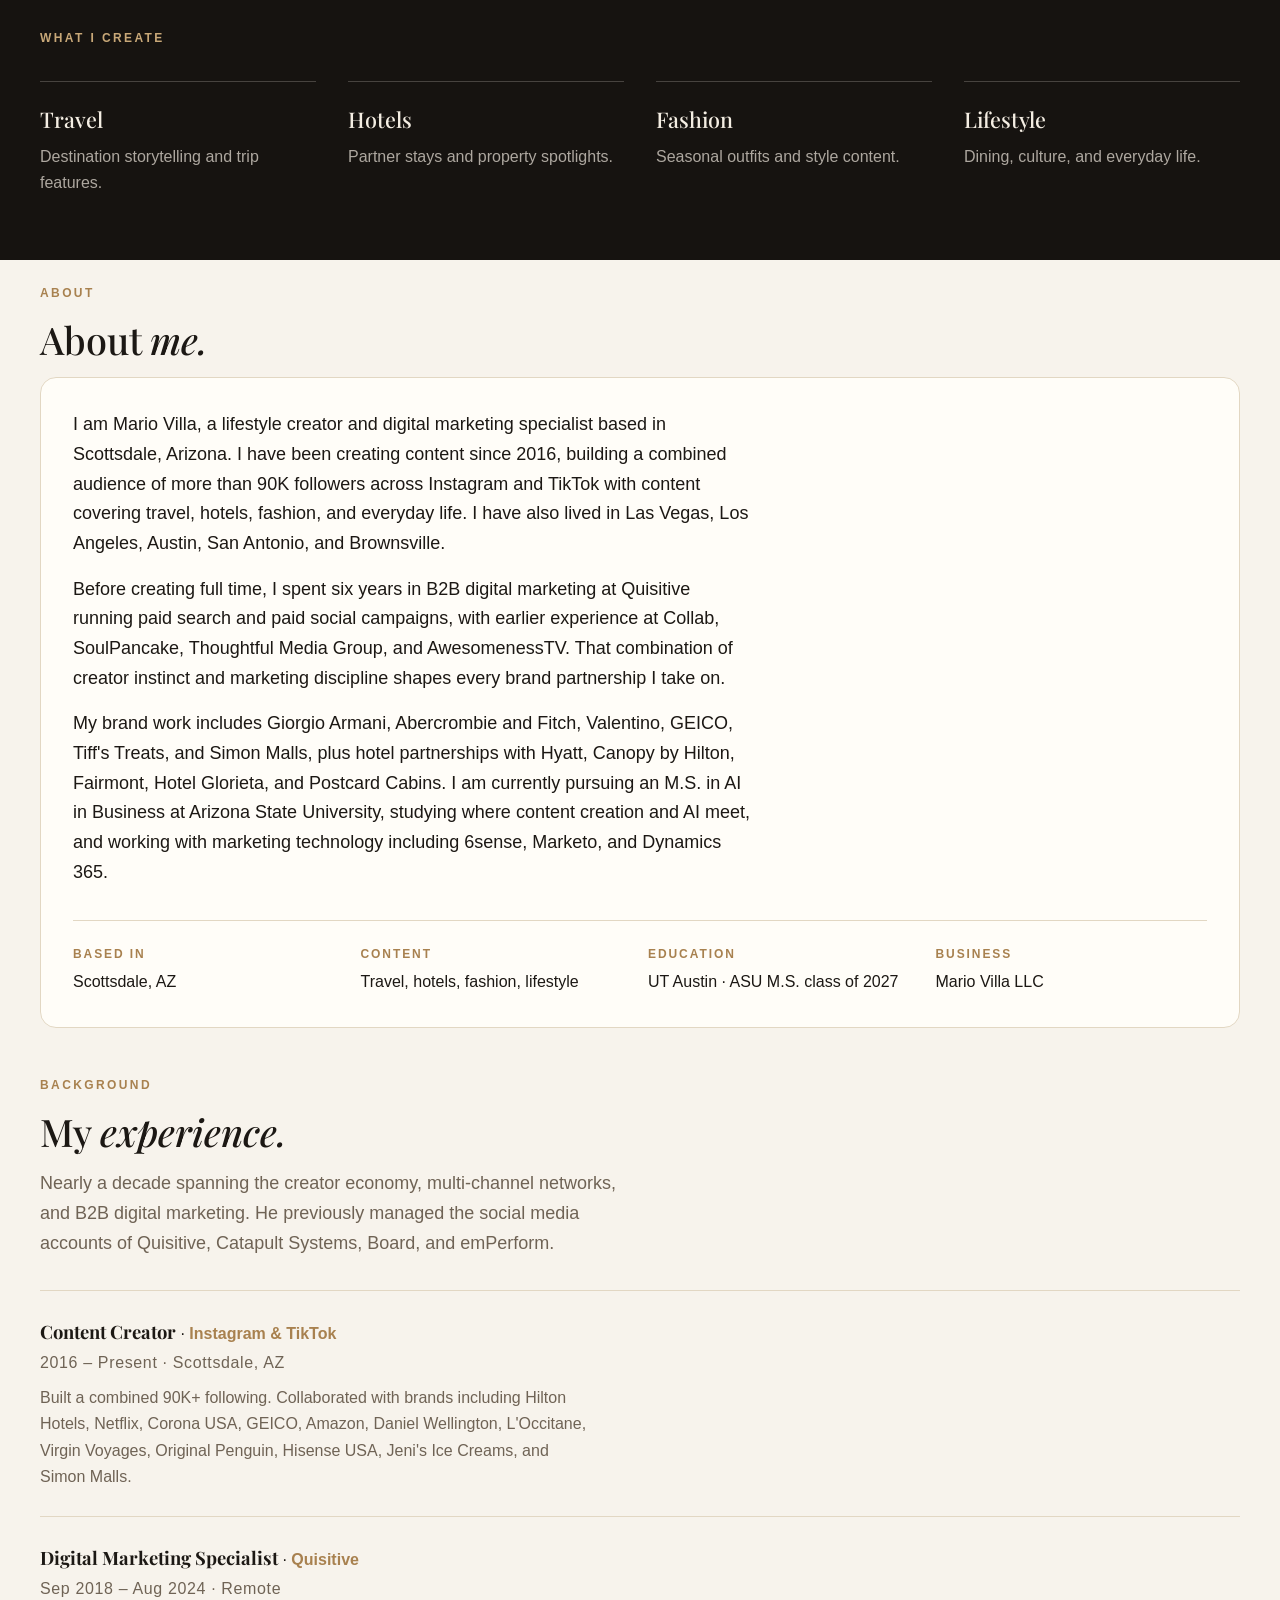
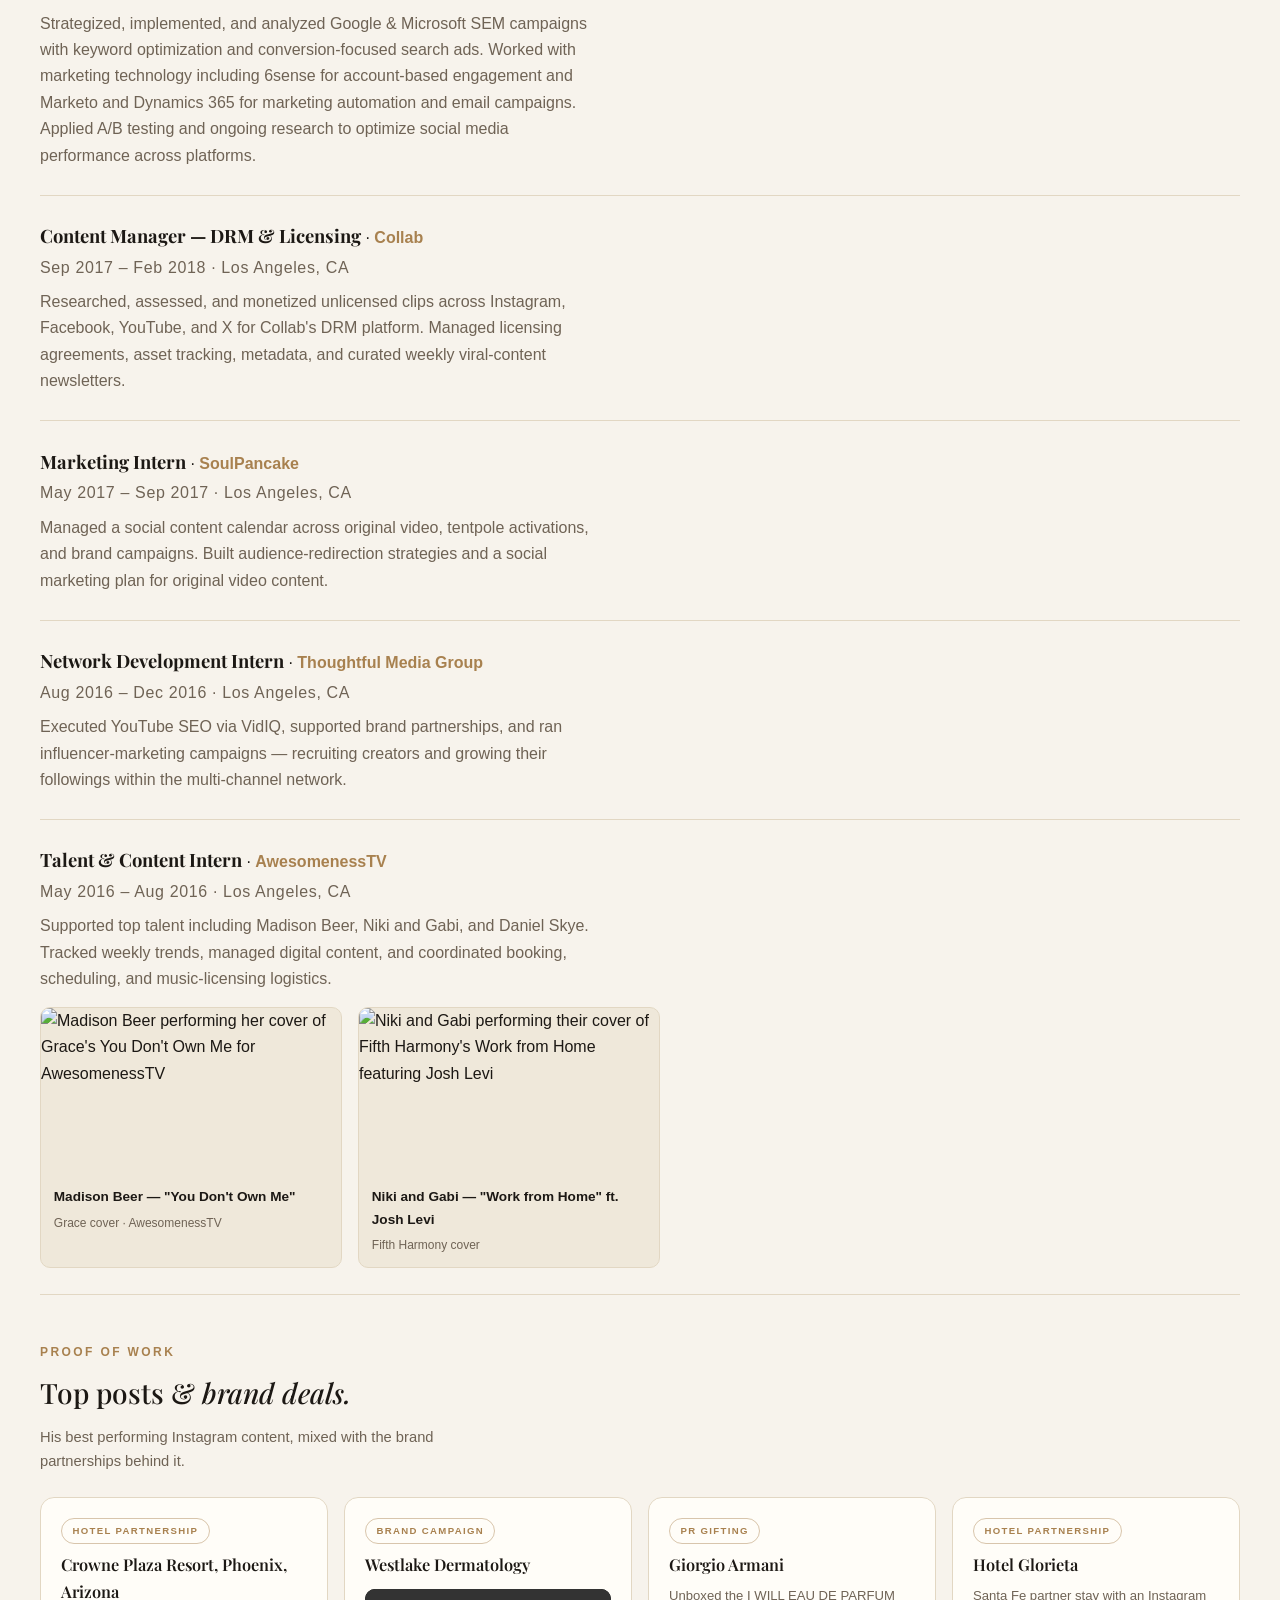
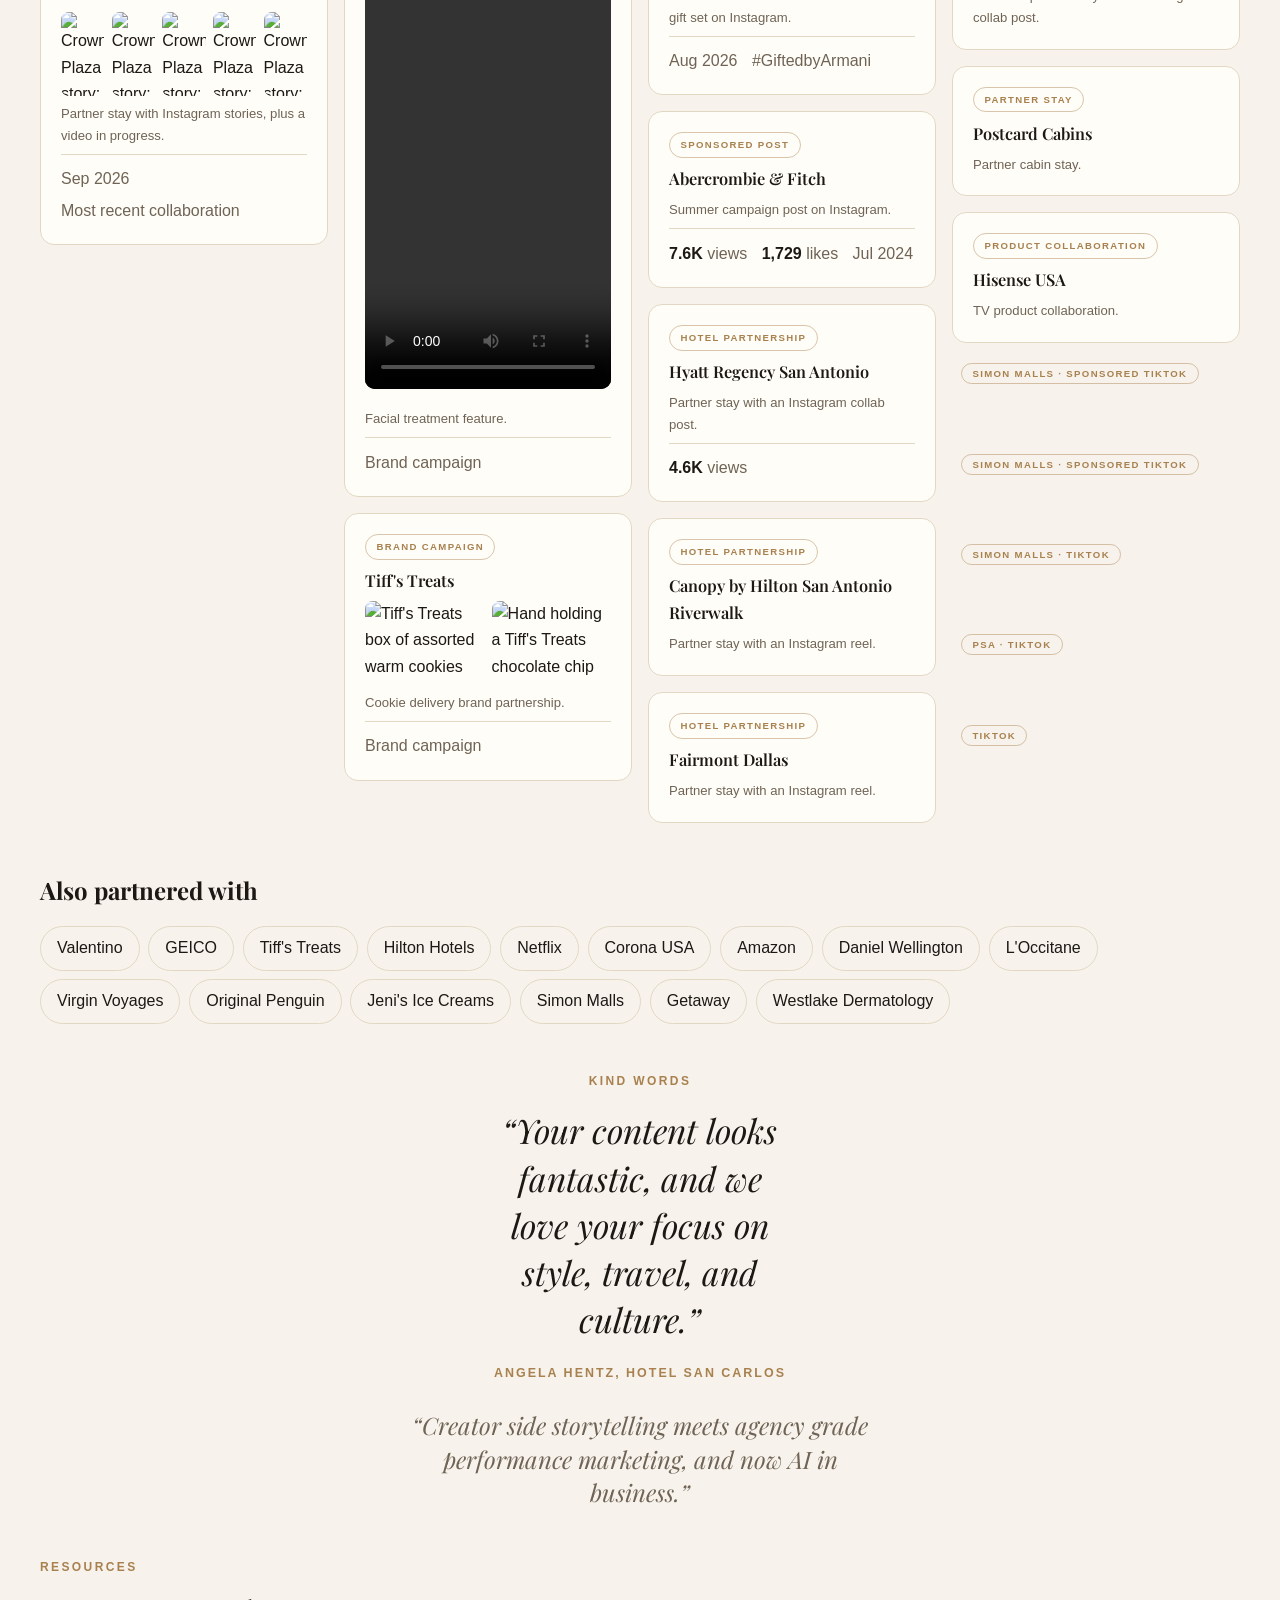
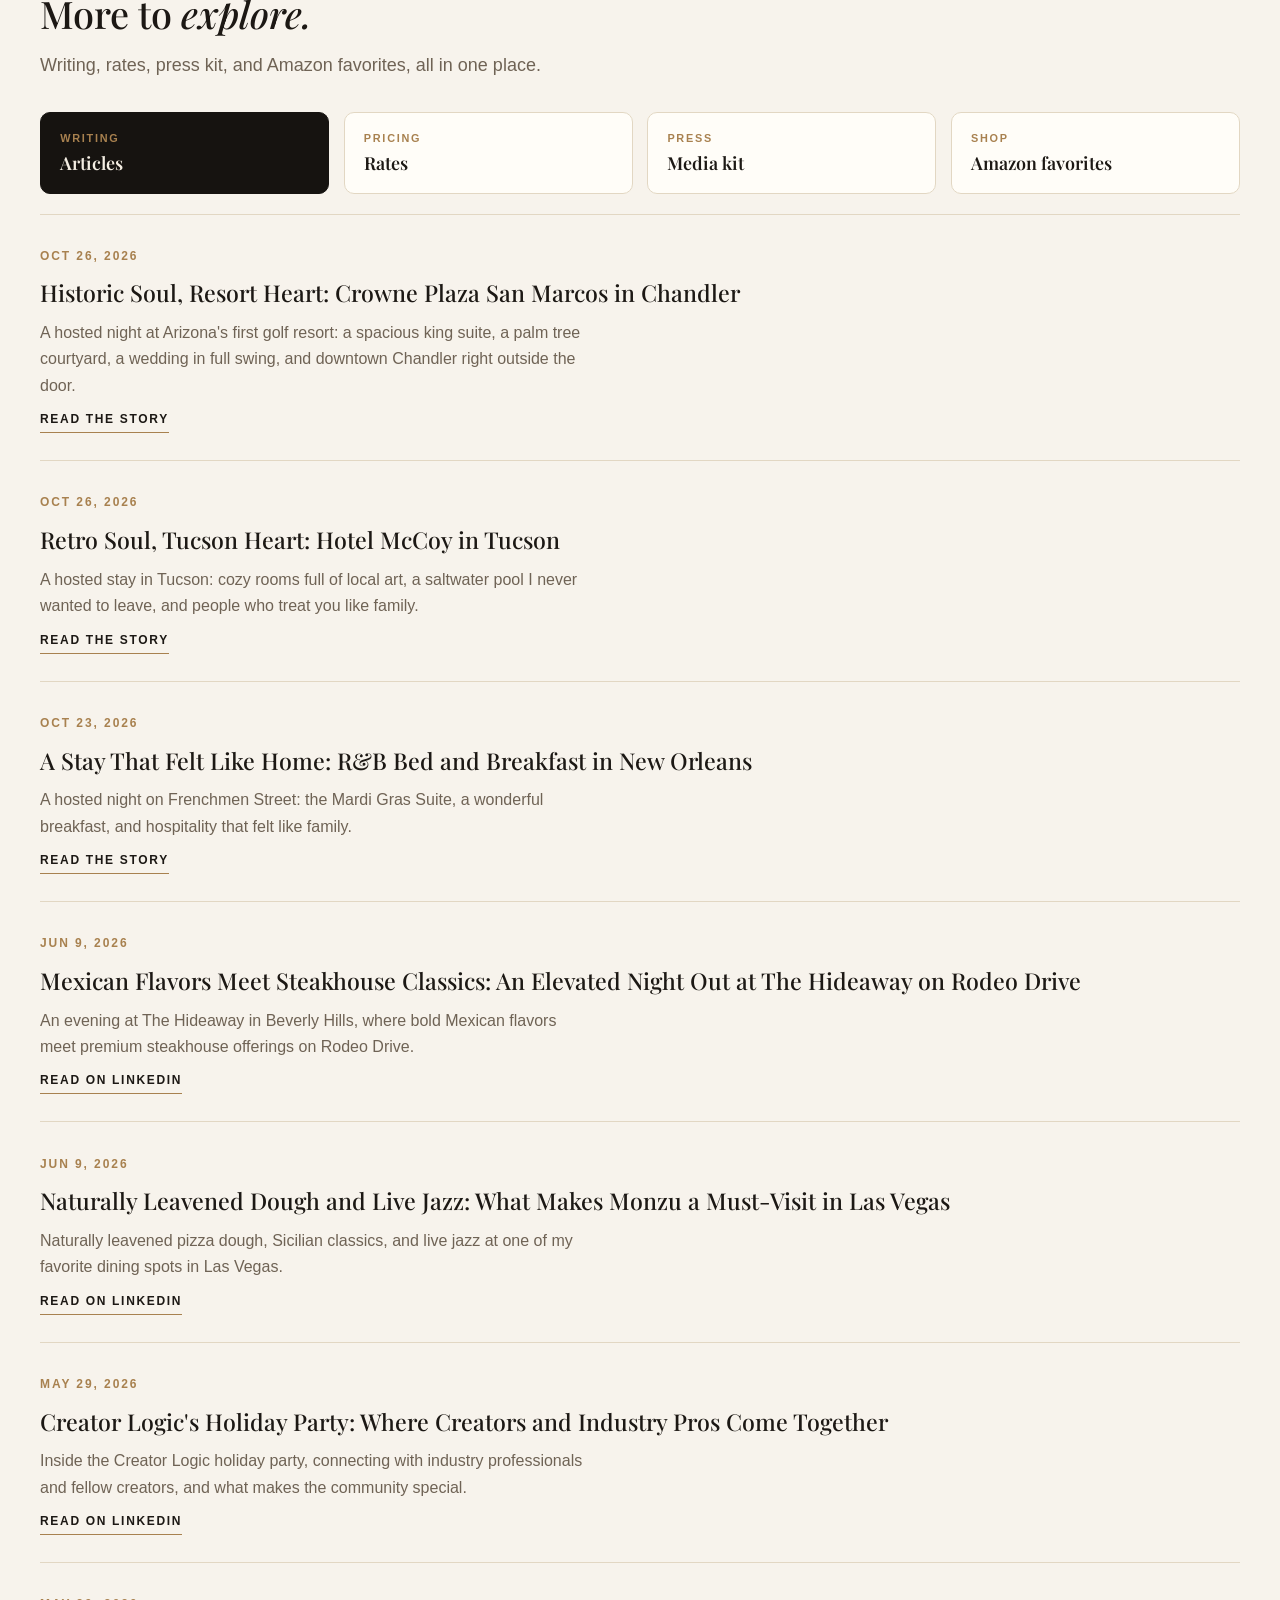
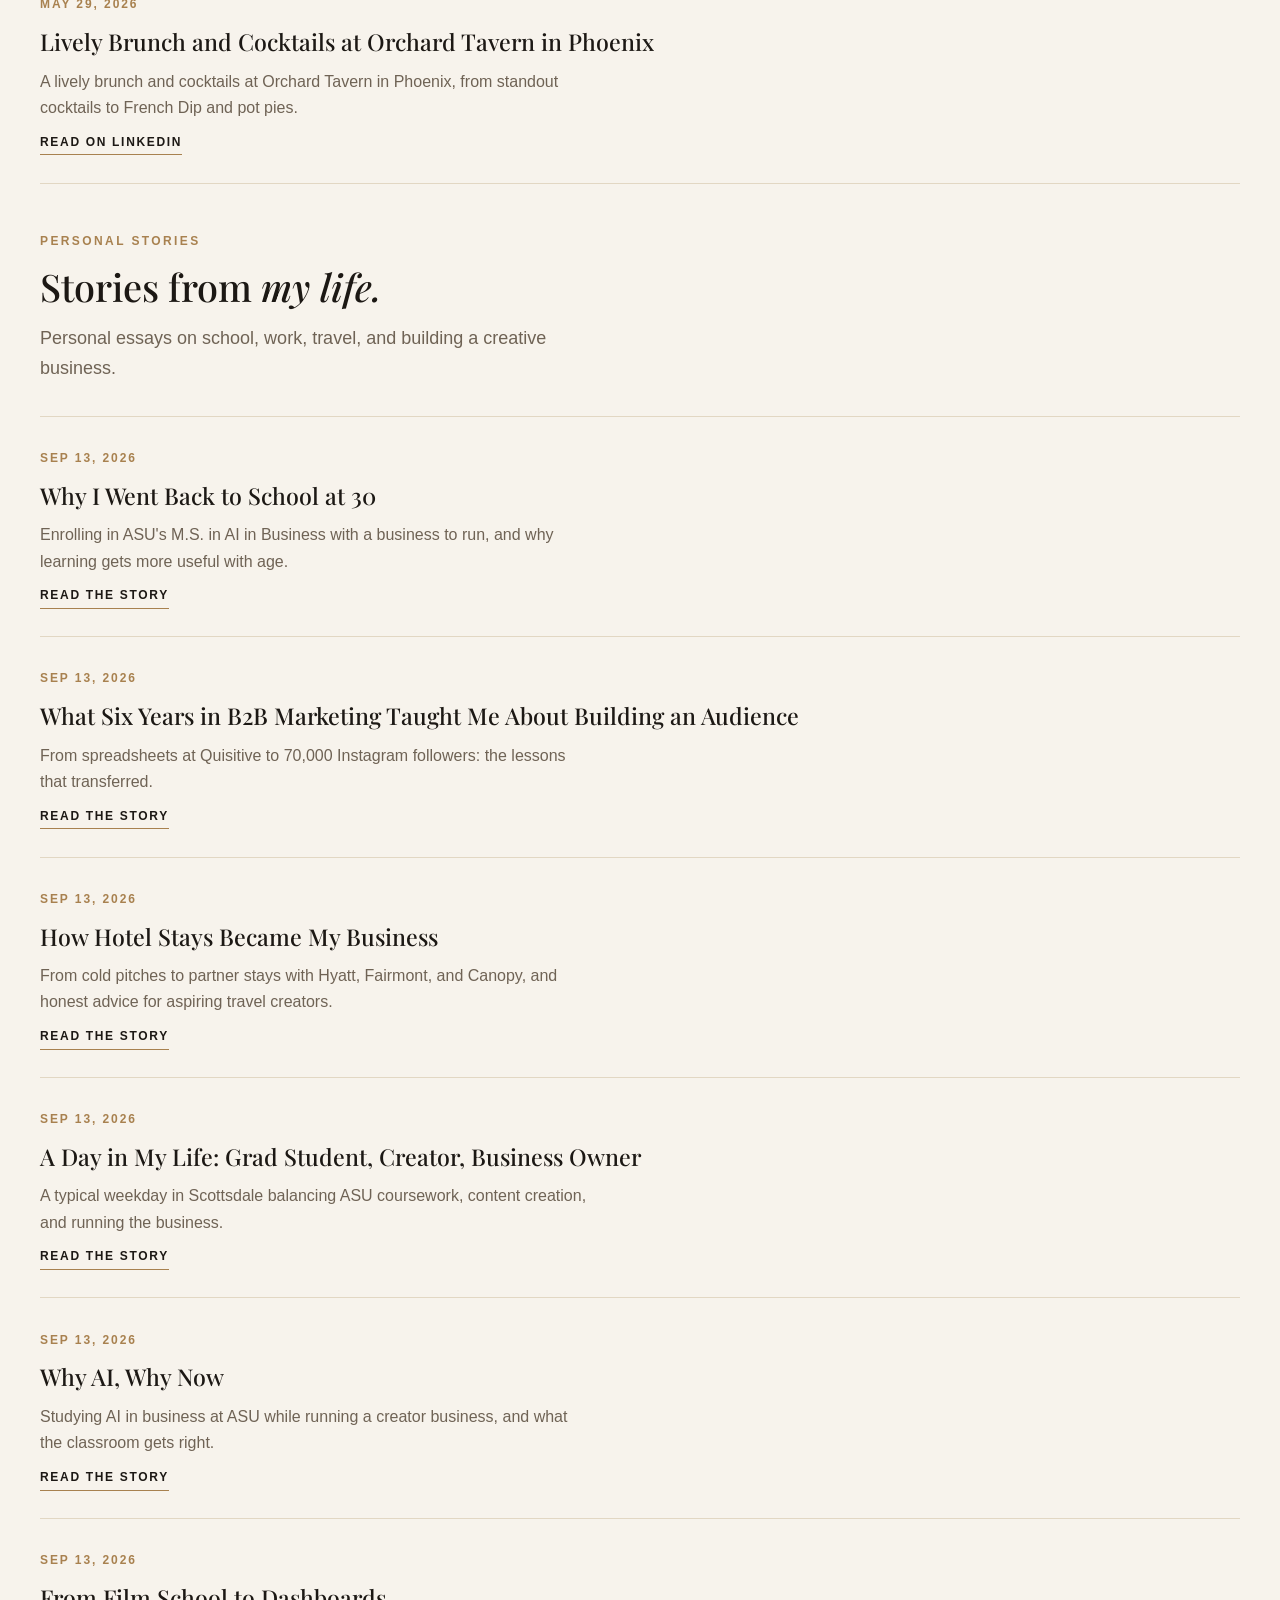
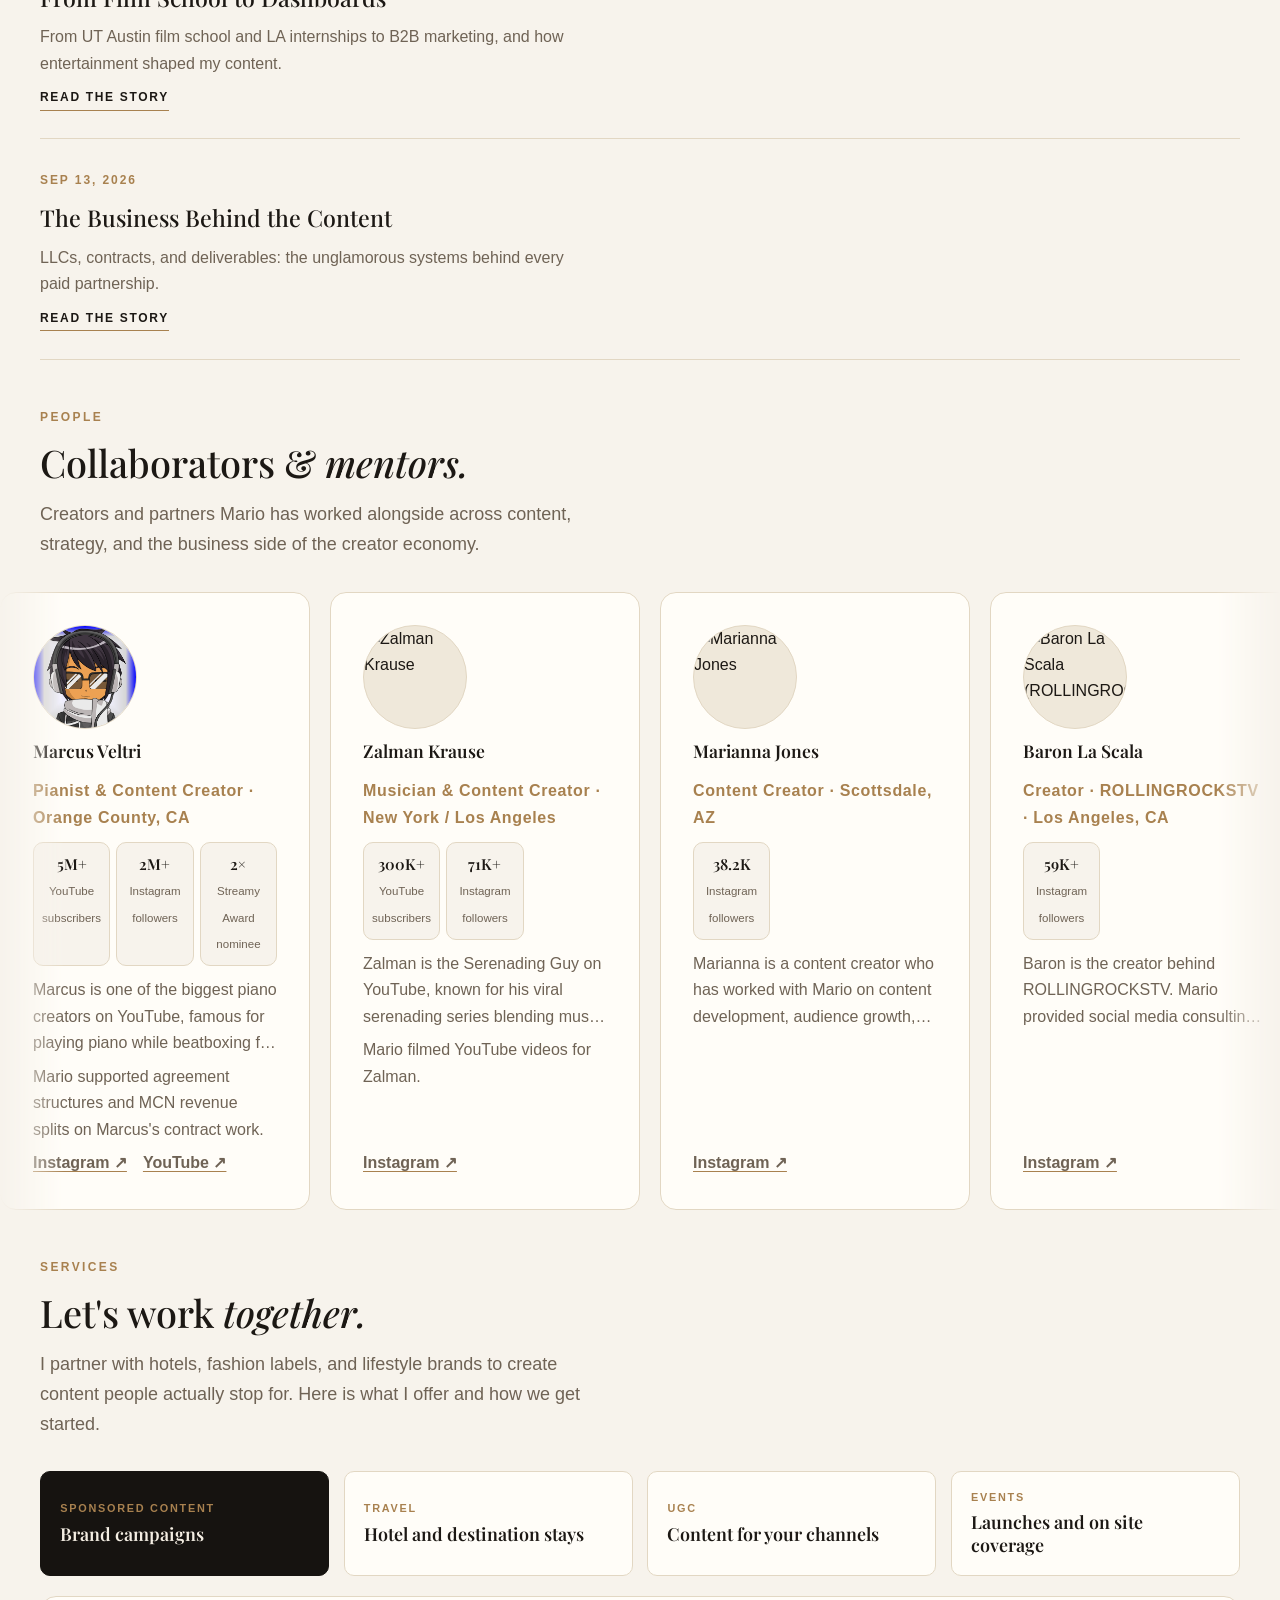
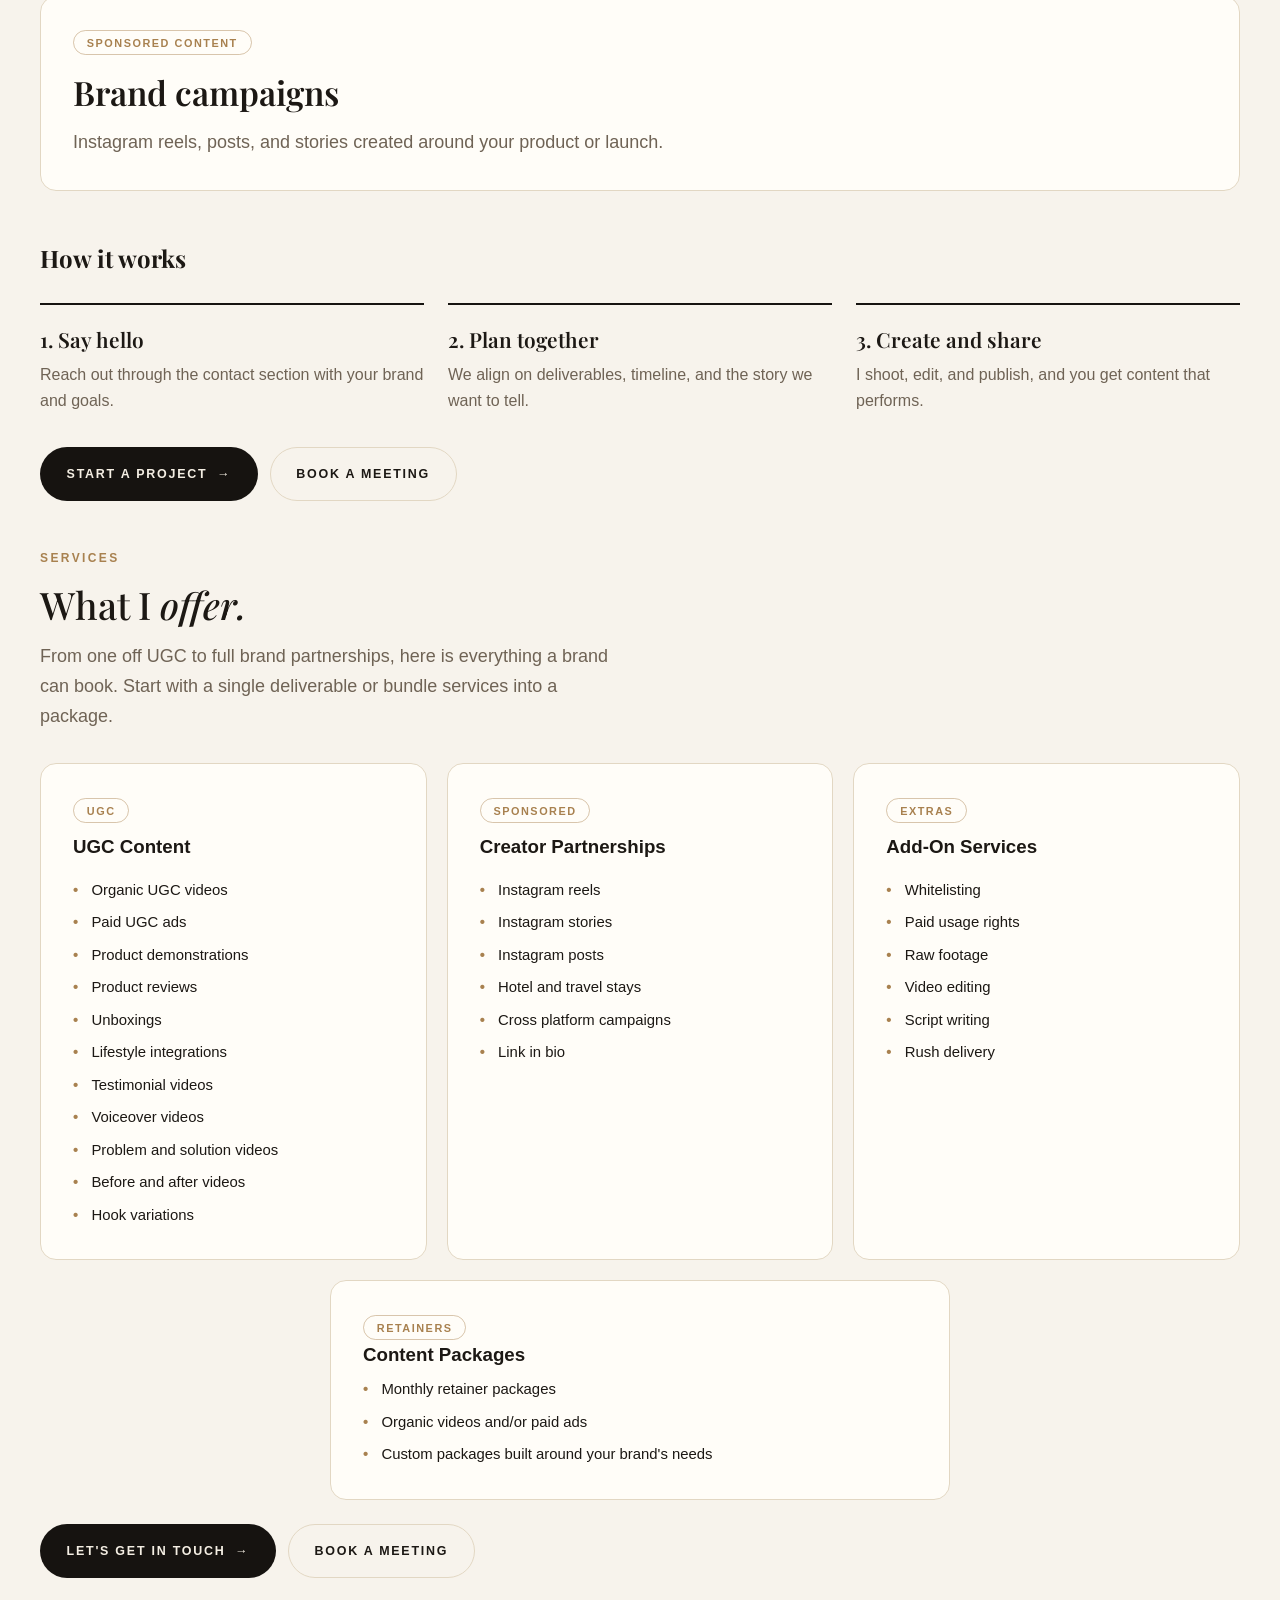
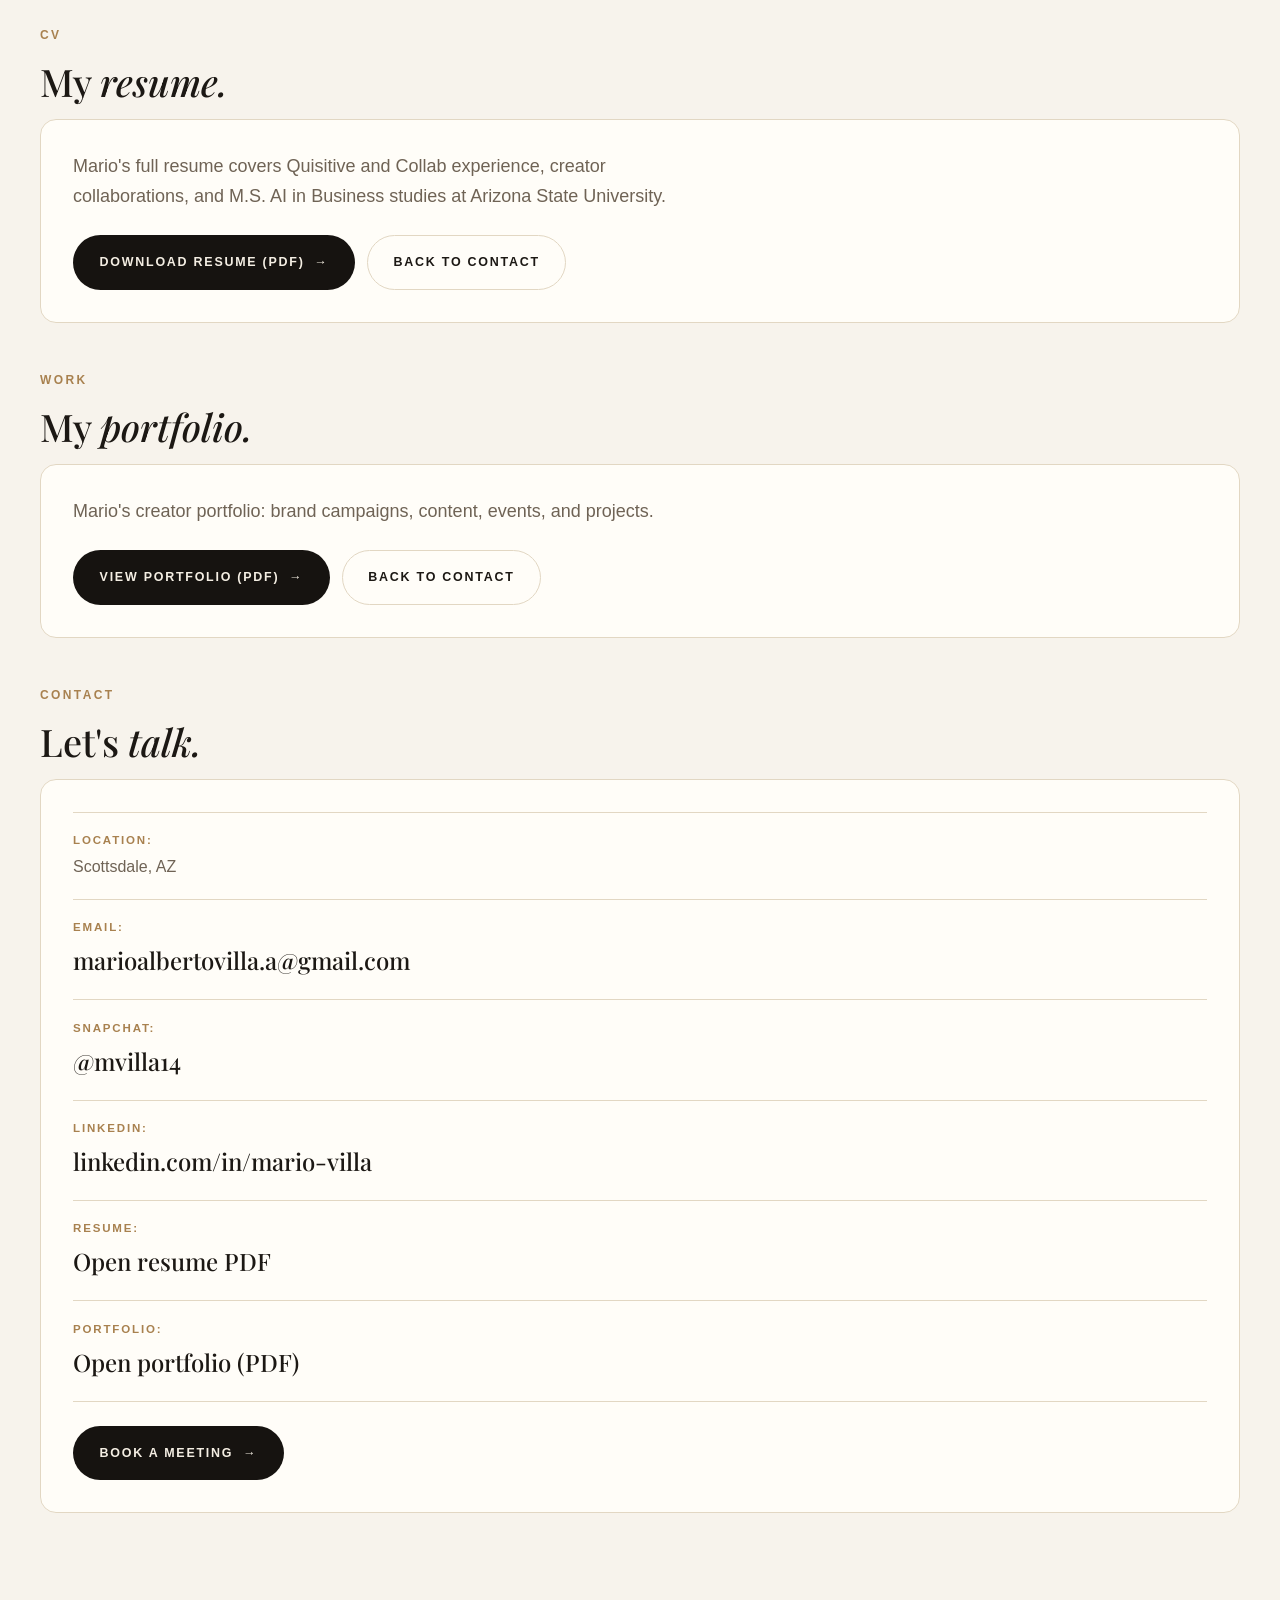
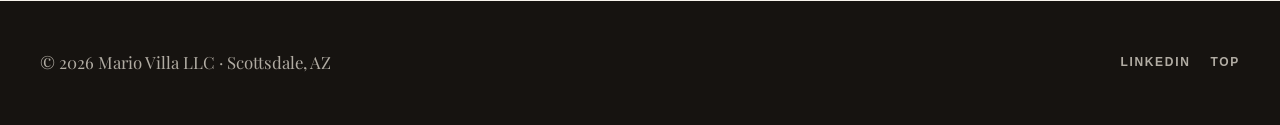
==== commit 138ad58d: "Add Crowne Plaza San Marcos Chandler story" ====
--- a/index.html
+++ b/index.html
@@ -504,6 +504,14 @@
       <div class="offer-panels">
         <div class="offer-panel is-active" data-offer-panel="res-articles" role="tabpanel">
 <ul class="article-list">
+        <li>
+          <a href="./stories/san-marcos-resort-chandler.html">
+            <span class="article-date">Oct 26, 2026</span>
+            <h3>Historic Soul, Resort Heart: Crowne Plaza San Marcos in Chandler</h3>
+            <p>A hosted night at Arizona's first golf resort: a spacious king suite, a palm tree courtyard, a wedding in full swing, and downtown Chandler right outside the door.</p>
+            <span class="article-link">Read the story</span>
+          </a>
+        </li>
         <li>
           <a href="./stories/hotel-mccoy-tucson.html">
             <span class="article-date">Oct 26, 2026</span>
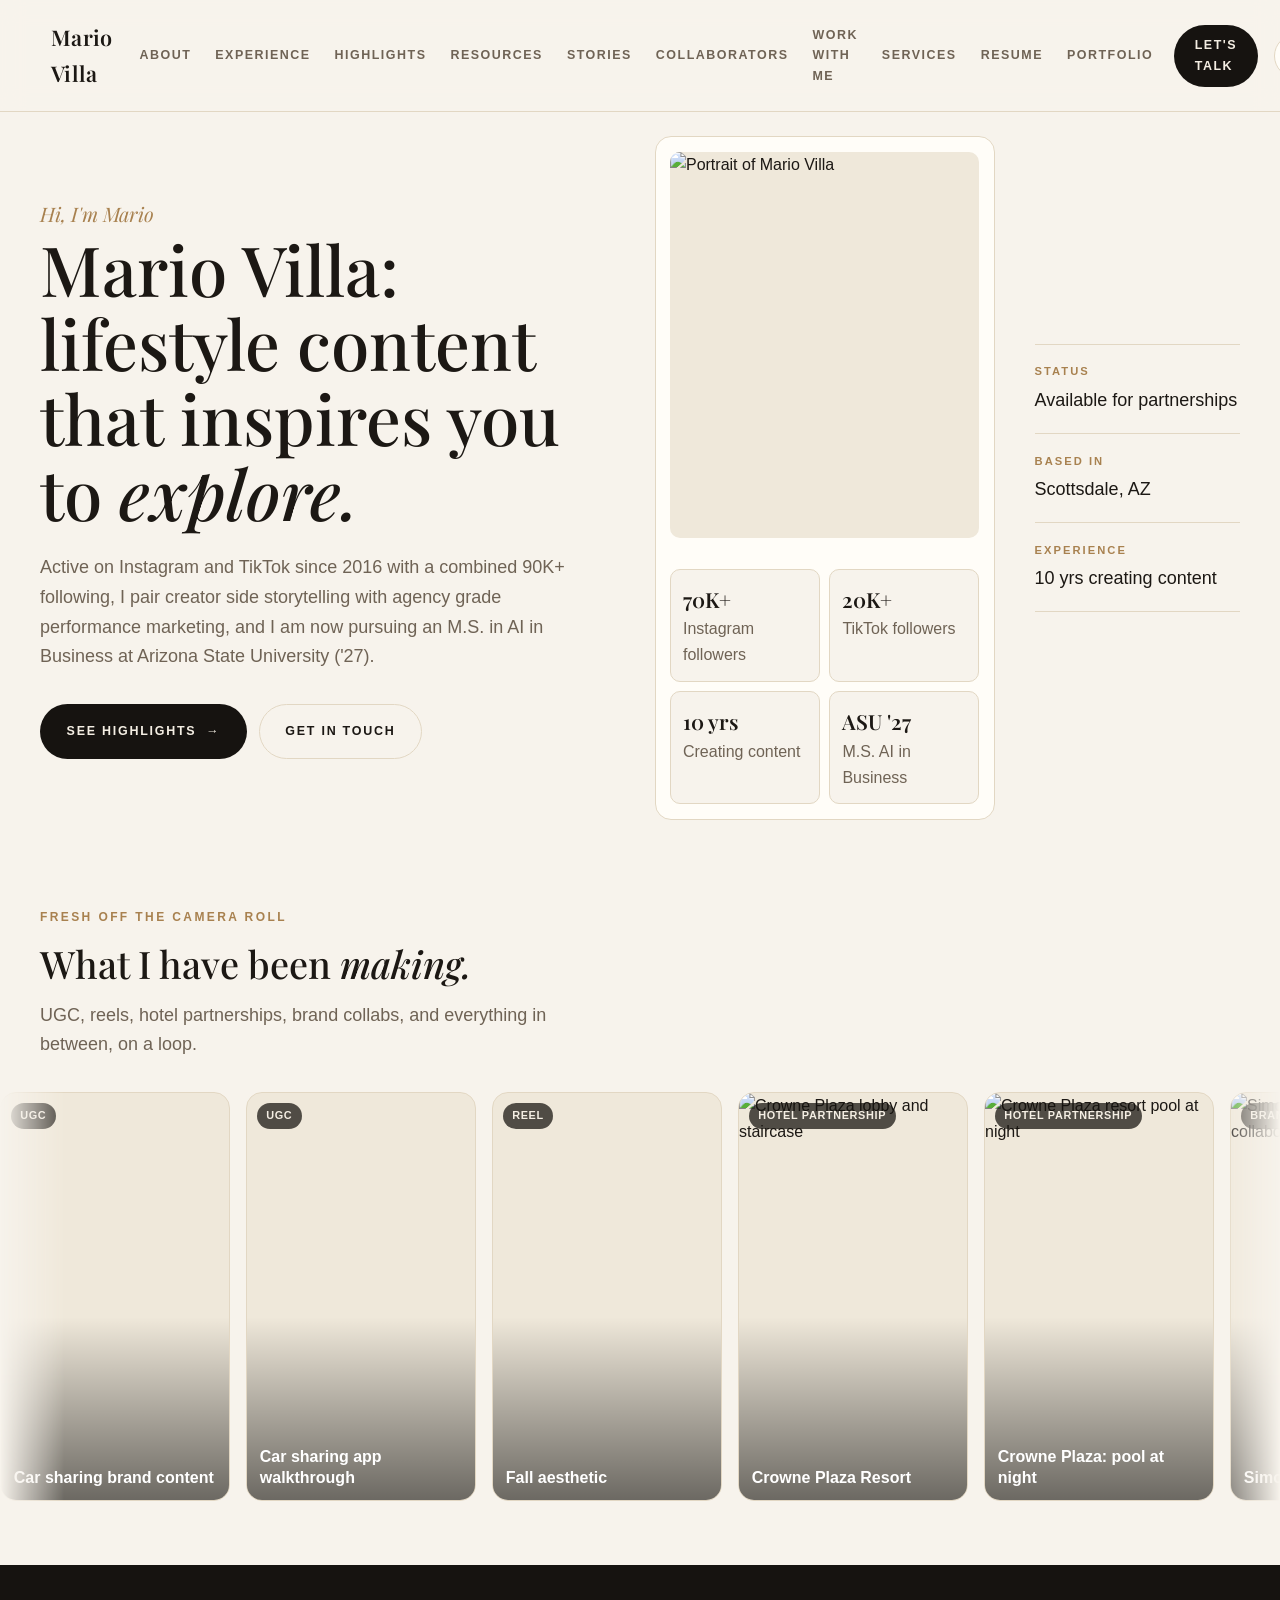
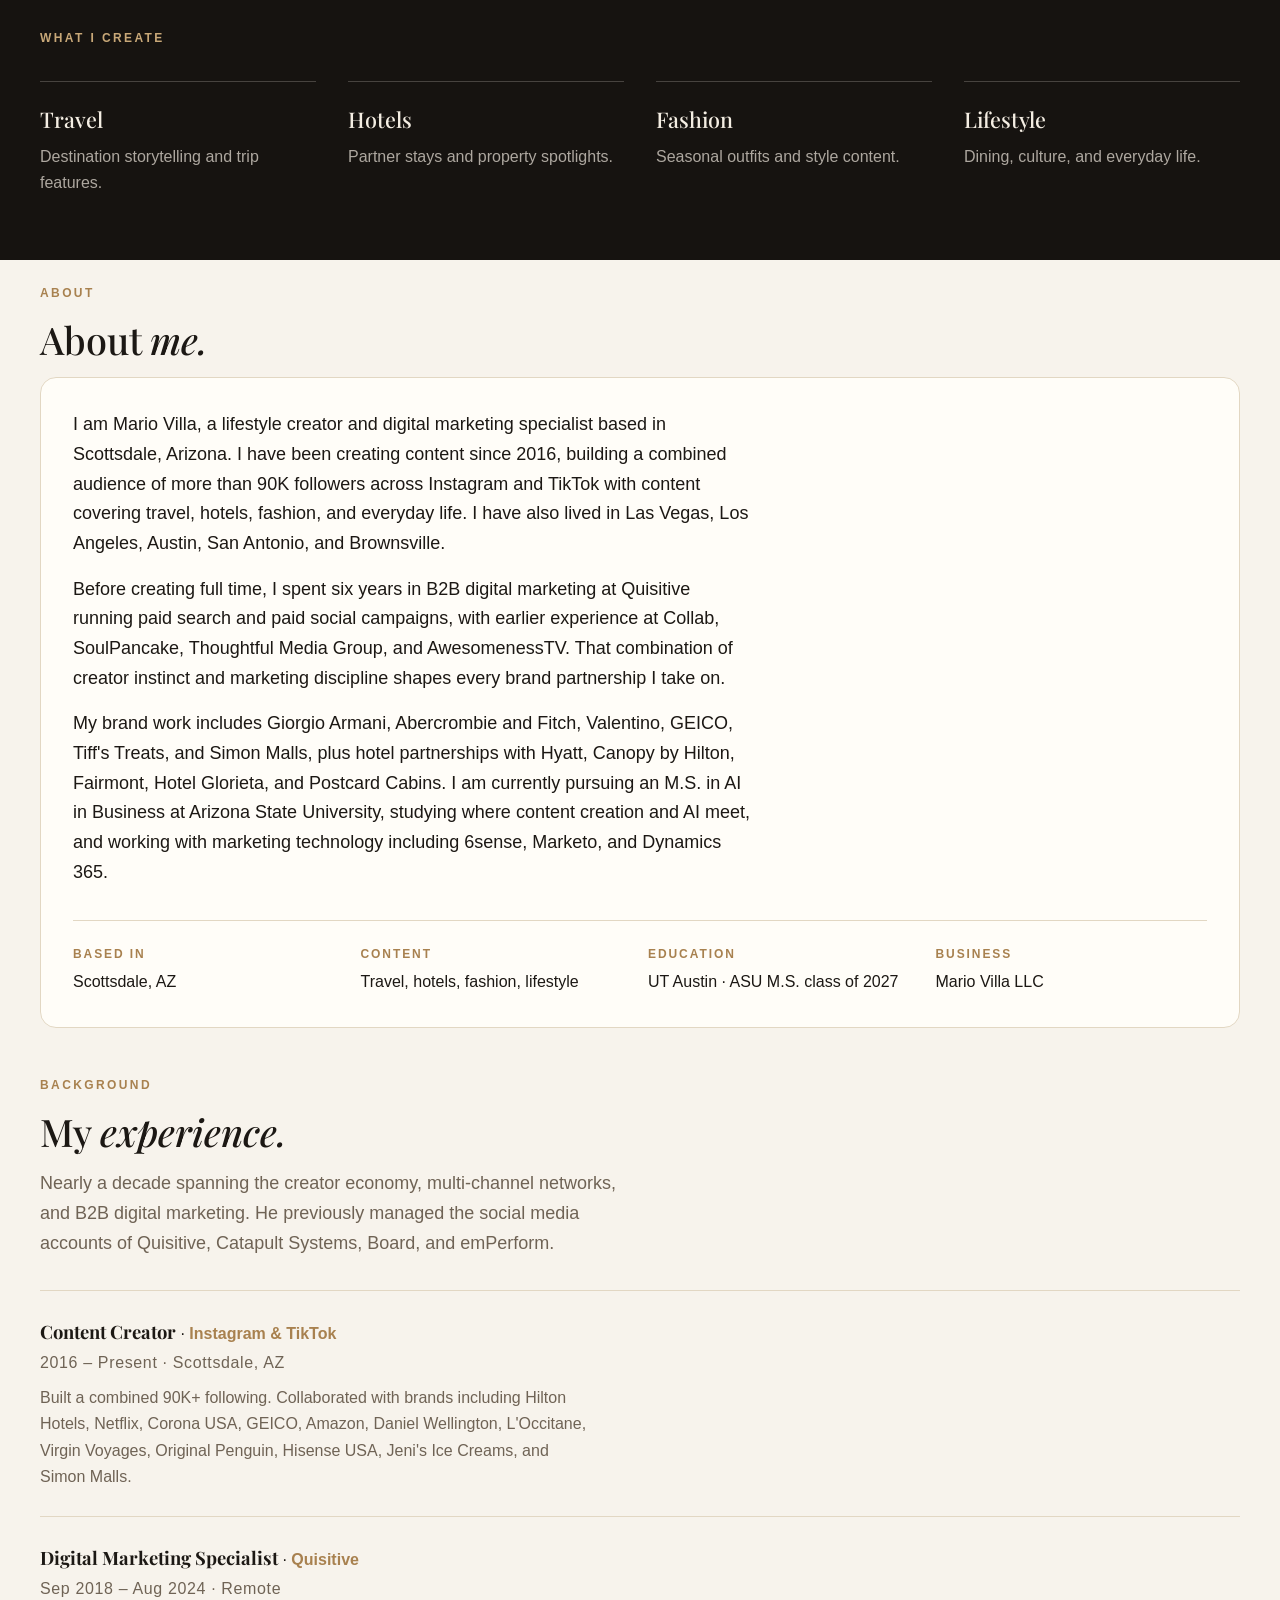
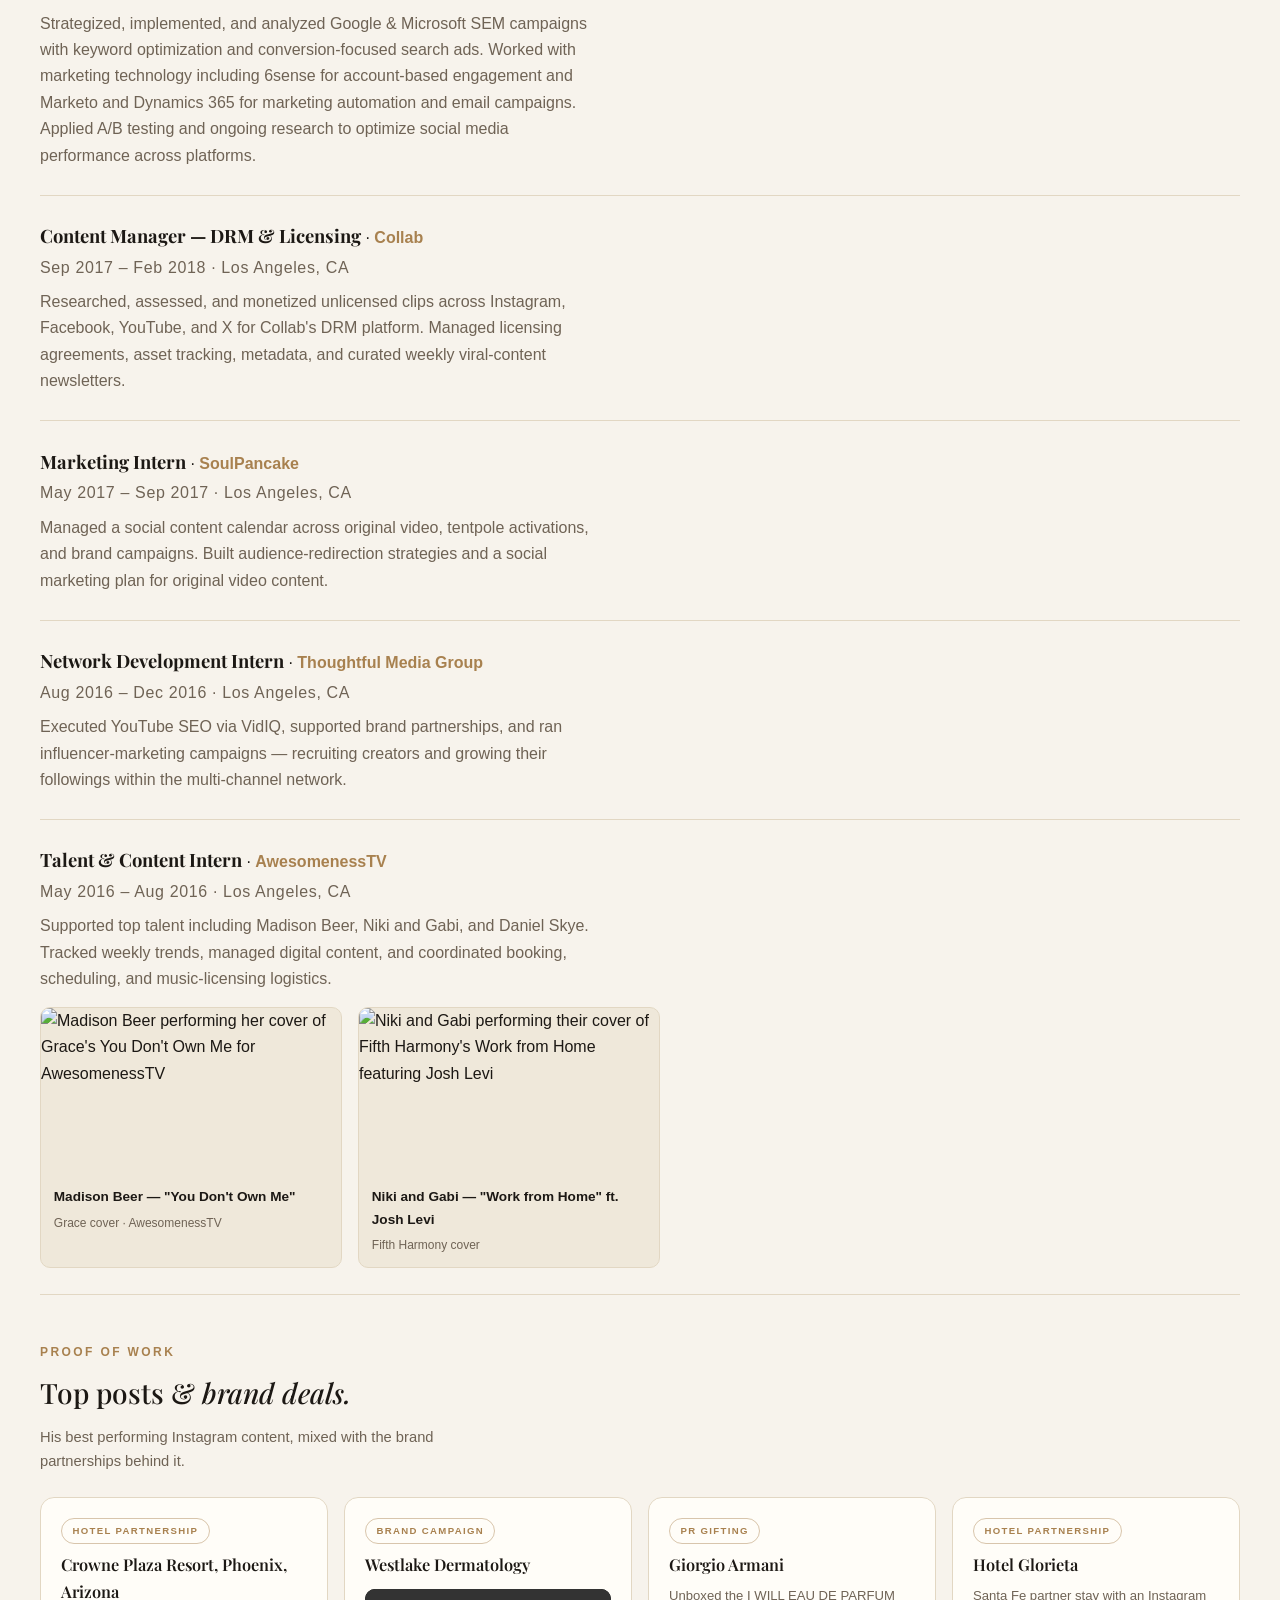
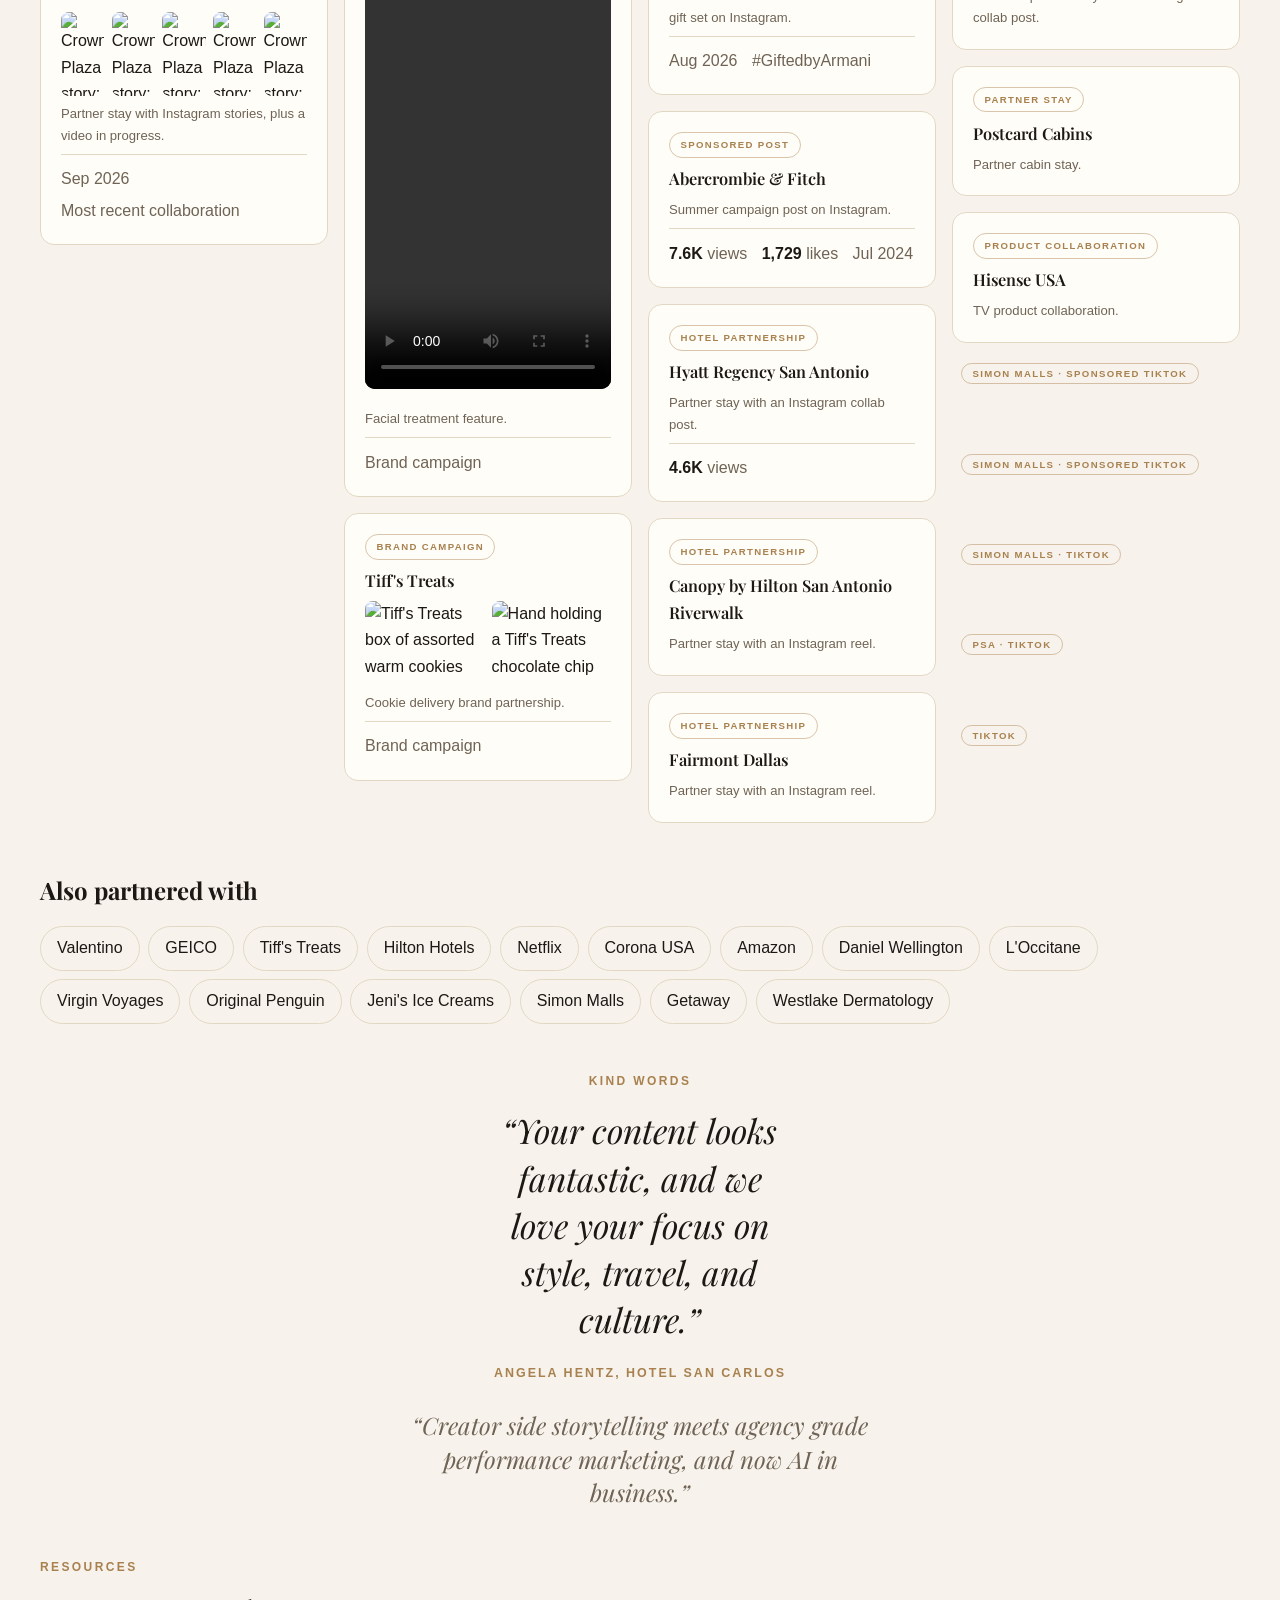
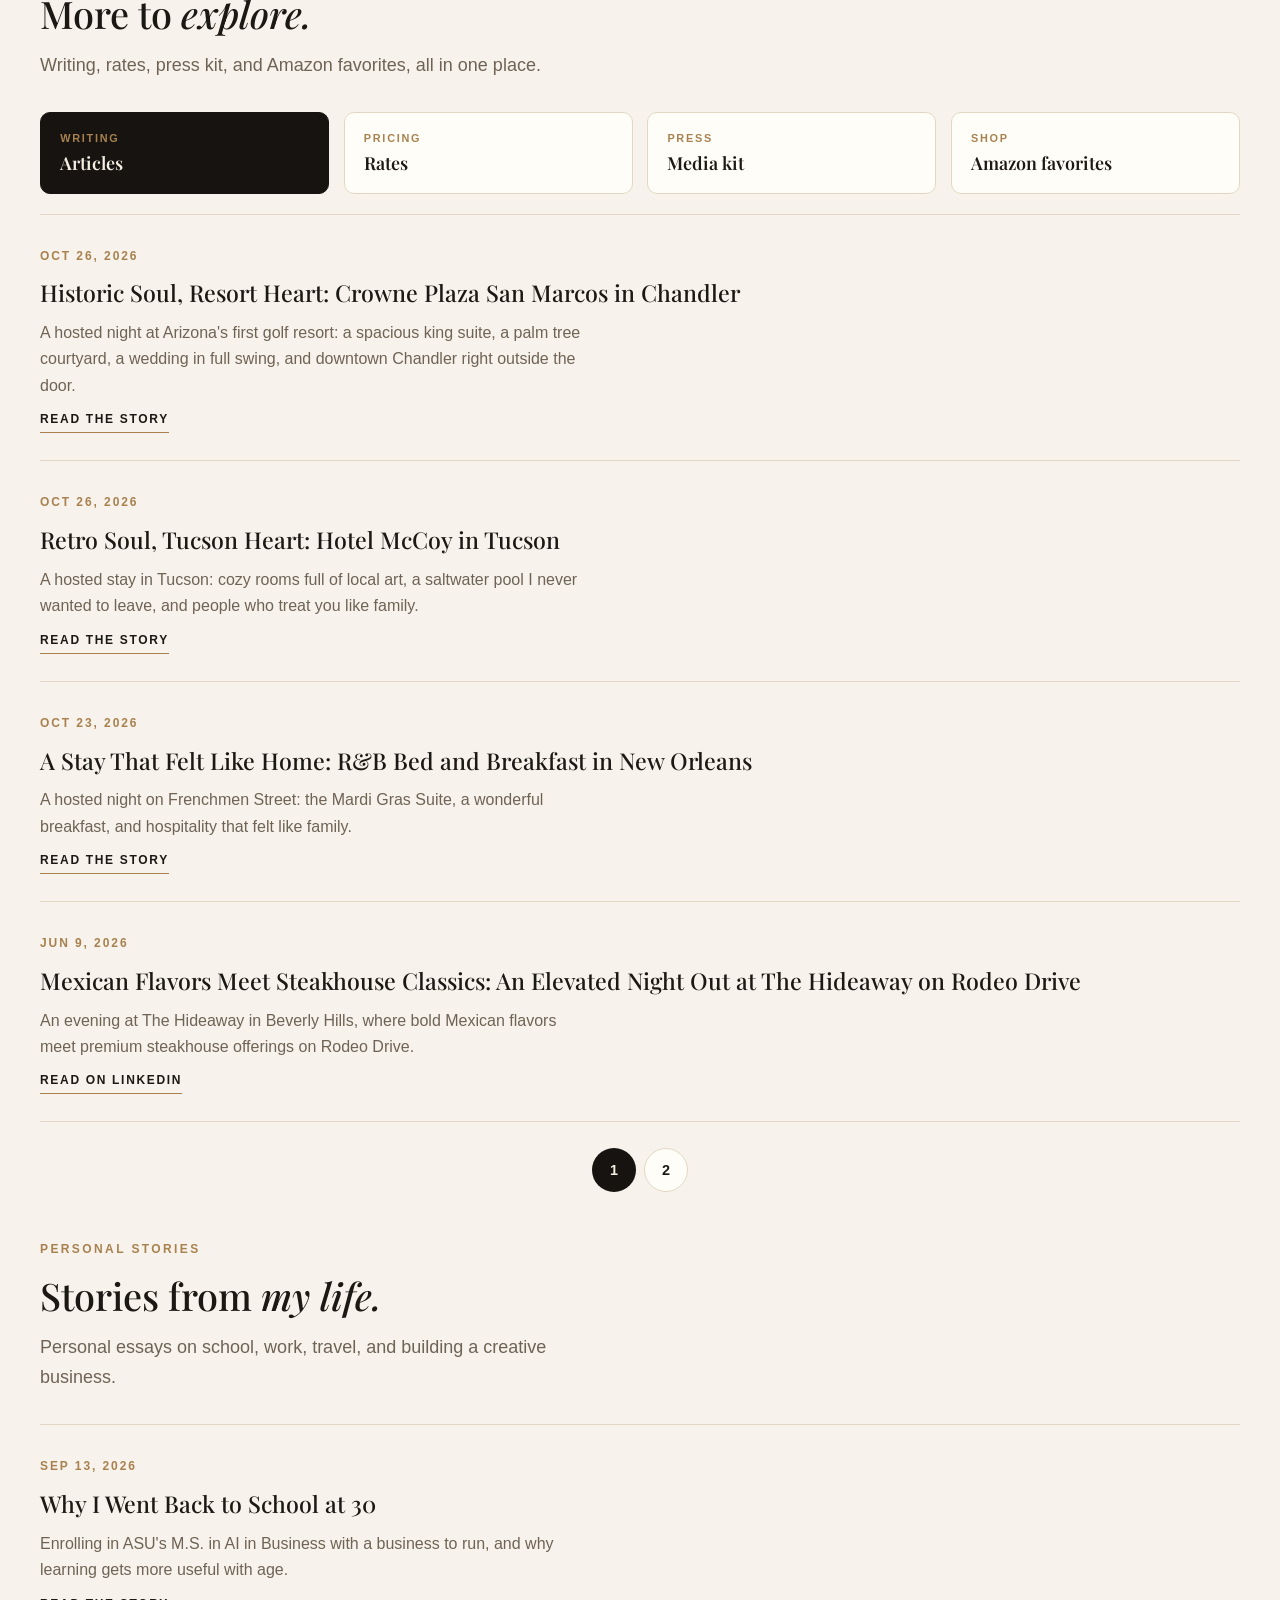
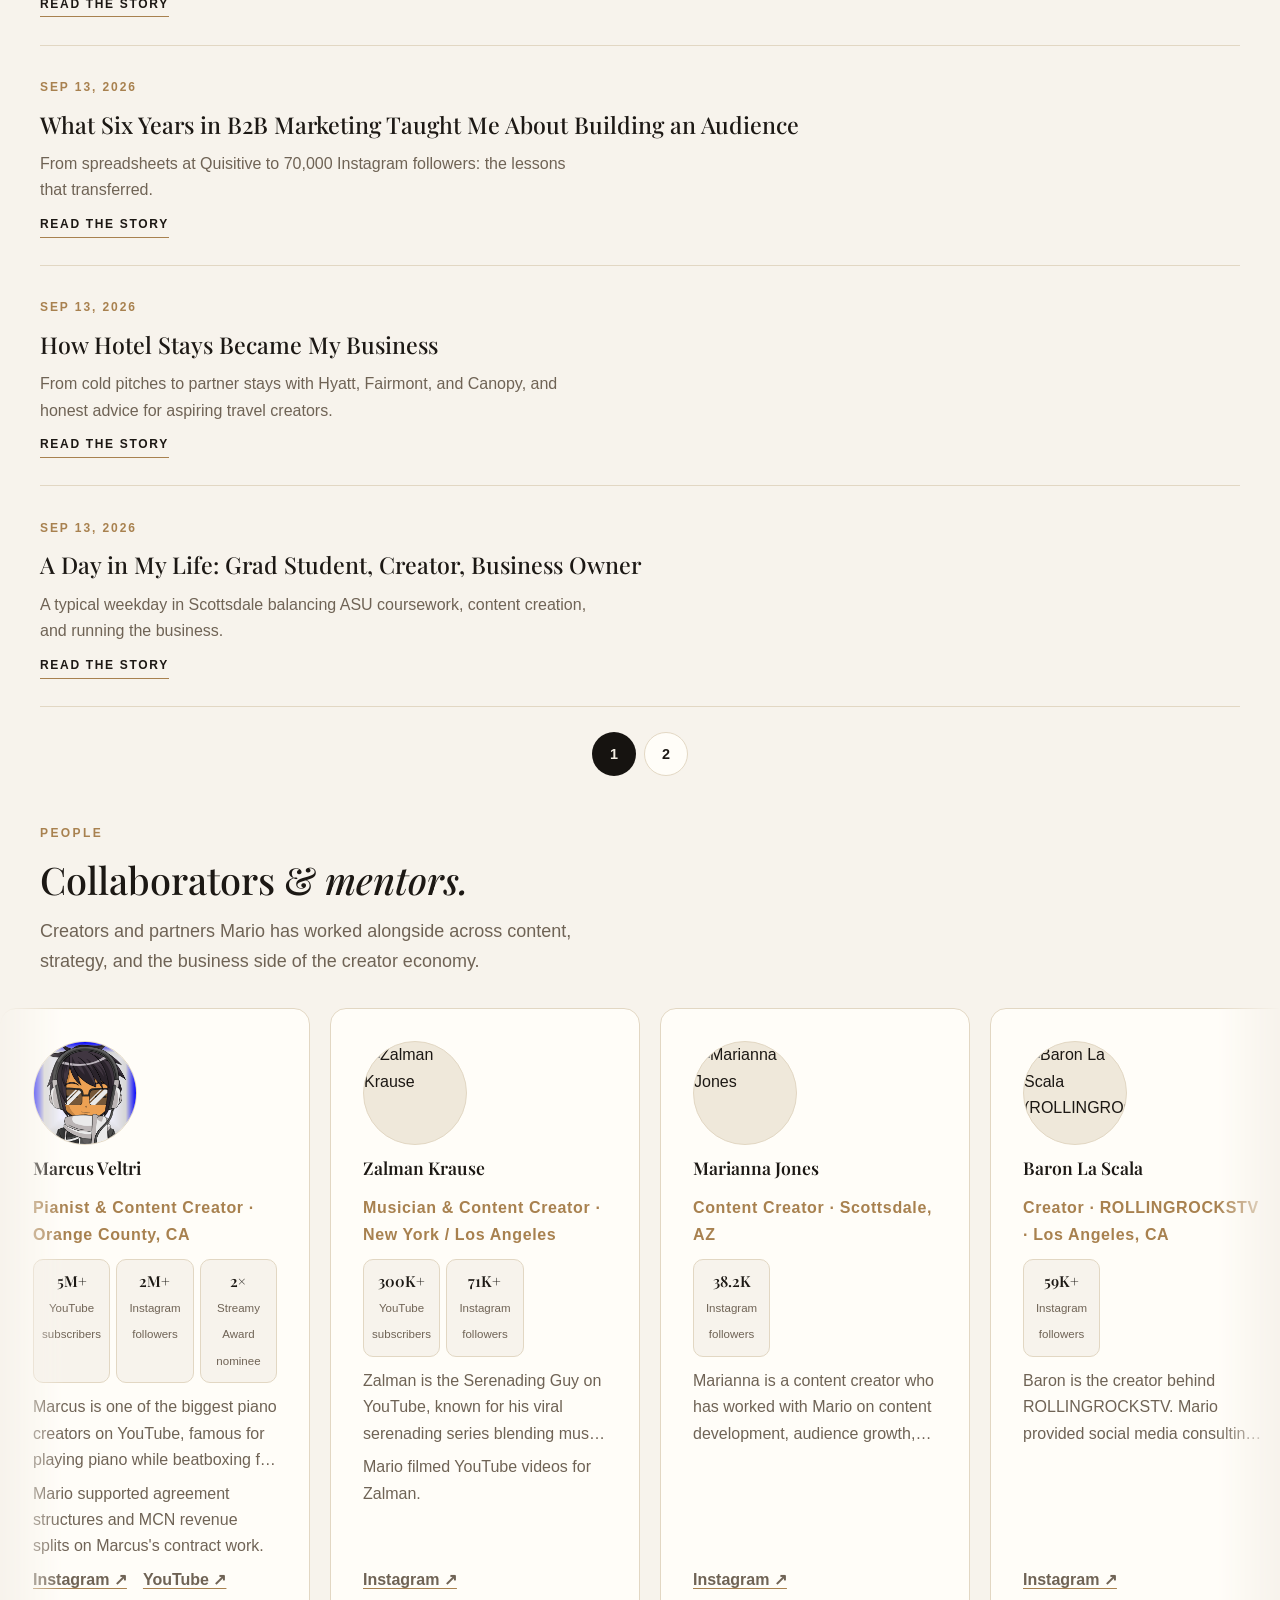
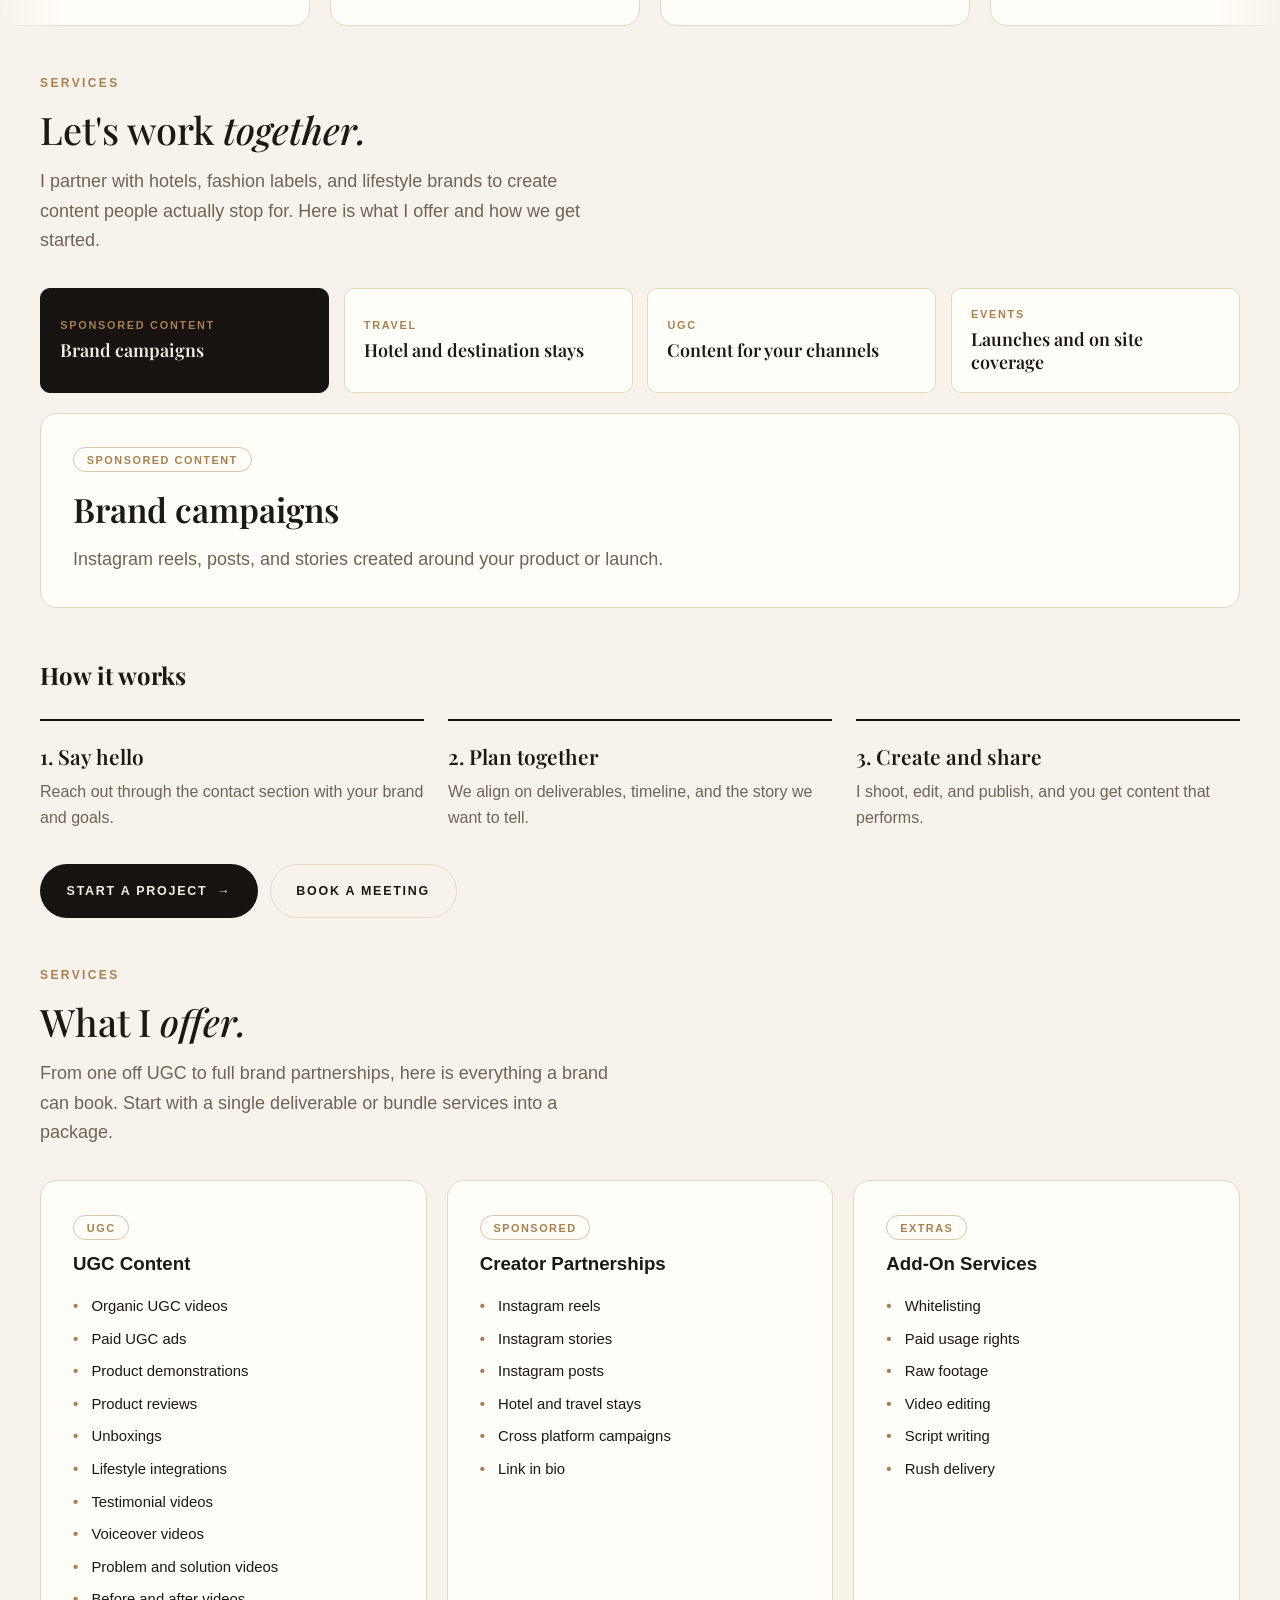
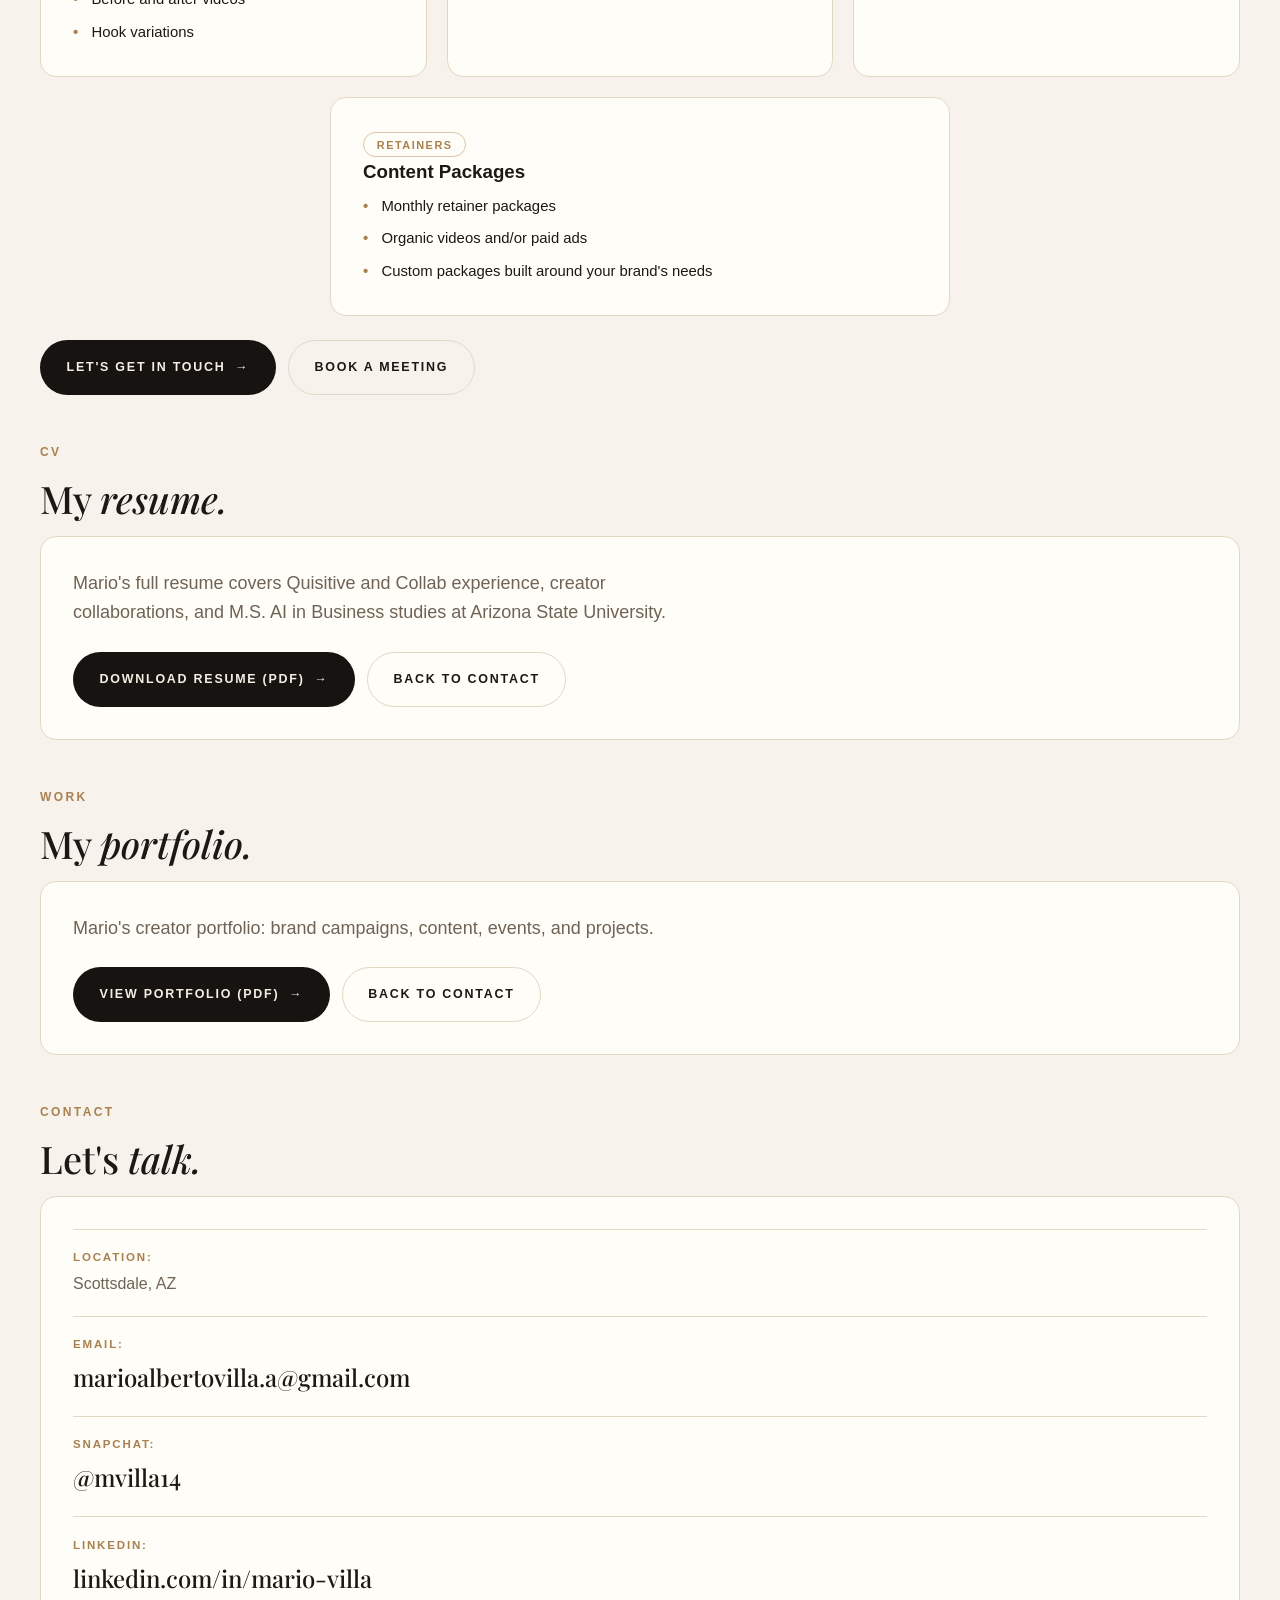
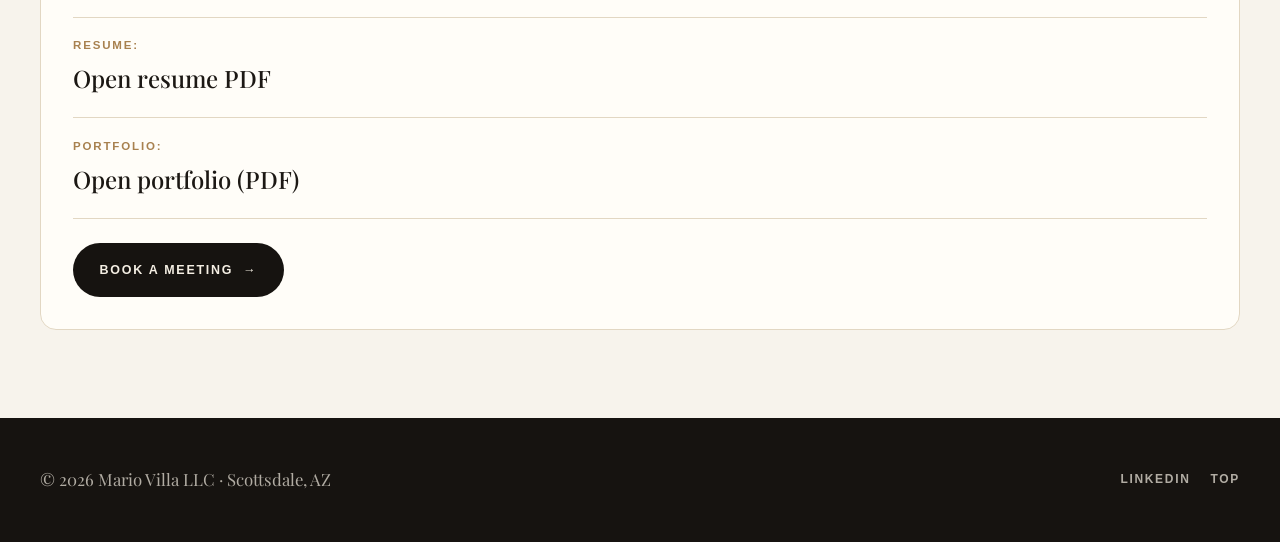
==== commit 21545909: "Show 4 articles per page with numbered pagination" ====
--- a/index.html
+++ b/index.html
@@ -98,6 +98,15 @@
     <link href="https://fonts.googleapis.com/css2?family=Playfair+Display:ital,wght@0,400;0,500;0,600;0,700;1,400;1,500;1,600&display=swap" rel="stylesheet" />
   <link rel="stylesheet" href="./resources/css/style.css?v=20261002b" />
   <link rel="stylesheet" href="./resources/css/ai-mode.css" />
+  <style>
+    .article-list li.pg-hidden { display: none; }
+    .article-list li.pg-first { border-top: 1px solid var(--color-border); }
+    .article-pagination { display: flex; gap: .5rem; justify-content: center; flex-wrap: wrap; margin-top: 1.6rem; }
+    .article-pagination .pg-btn { min-width: 44px; min-height: 44px; padding: .55rem .9rem; border: 1px solid var(--color-border); border-radius: var(--radius-full); background: var(--color-surface); color: var(--color-text); font-family: var(--font-body); font-size: .9rem; font-weight: 700; cursor: pointer; transition: border-color .15s ease, background .15s ease, color .15s ease; }
+    .article-pagination .pg-btn:hover { border-color: var(--color-accent); color: var(--color-accent); }
+    .article-pagination .pg-btn.is-active { background: var(--color-ink); color: var(--color-ink-text); border-color: transparent; }
+    .article-pagination .pg-btn.is-active:hover { color: var(--color-ink-text); }
+  </style>
 </head>
 <body>
   <header>
@@ -504,7 +513,7 @@
       <div class="offer-panels">
         <div class="offer-panel is-active" data-offer-panel="res-articles" role="tabpanel">
 <ul class="article-list">
-        <li>
+        <li class="pg-first">
           <a href="./stories/san-marcos-resort-chandler.html">
             <span class="article-date">Oct 26, 2026</span>
             <h3>Historic Soul, Resort Heart: Crowne Plaza San Marcos in Chandler</h3>
@@ -536,7 +545,7 @@
             <span class="article-link">Read on LinkedIn</span>
           </a>
         </li>
-        <li>
+        <li class="pg-hidden">
           <a href="https://www.linkedin.com/pulse/naturally-leavened-dough-live-jazz-what-makes-monzu-must-visit-villa-bjvyc" target="_blank" rel="noopener noreferrer">
             <span class="article-date">Jun 9, 2026</span>
             <h3>Naturally Leavened Dough and Live Jazz: What Makes Monzu a Must-Visit in Las Vegas</h3>
@@ -544,7 +553,7 @@
             <span class="article-link">Read on LinkedIn</span>
           </a>
         </li>
-        <li>
+        <li class="pg-hidden">
           <a href="https://www.linkedin.com/pulse/creator-logics-holiday-party-where-creators-industry-pros-mario-villa-ggpgc" target="_blank" rel="noopener noreferrer">
             <span class="article-date">May 29, 2026</span>
             <h3>Creator Logic&apos;s Holiday Party: Where Creators and Industry Pros Come Together</h3>
@@ -552,7 +561,7 @@
             <span class="article-link">Read on LinkedIn</span>
           </a>
         </li>
-        <li>
+        <li class="pg-hidden">
           <a href="https://www.linkedin.com/pulse/lively-brunch-cocktails-orchard-tavern-phoenix-mario-villa-5z5hc" target="_blank" rel="noopener noreferrer">
             <span class="article-date">May 29, 2026</span>
             <h3>Lively Brunch and Cocktails at Orchard Tavern in Phoenix</h3>
@@ -561,6 +570,10 @@
           </a>
         </li>
       </ul>
+        <nav class="article-pagination" aria-label="Article pages">
+          <button type="button" class="pg-btn is-active" data-page="1" aria-current="page">1</button>
+          <button type="button" class="pg-btn" data-page="2">2</button>
+        </nav>
         </div>
         <div class="offer-panel" data-offer-panel="res-rates" role="tabpanel">
           <div class="card">
@@ -667,7 +680,7 @@
       <h2>Stories from <em>my life.</em></h2>
       <p class="section-intro">Personal essays on school, work, travel, and building a creative business.</p>
       <ul class="article-list">
-        <li>
+        <li class="pg-first">
           <a href="./stories/going-back-to-school-at-30.html">
             <span class="article-date">Sep 13, 2026</span>
             <h3>Why I Went Back to School at 30</h3>
@@ -699,7 +712,7 @@
             <span class="article-link">Read the story</span>
           </a>
         </li>
-        <li>
+        <li class="pg-hidden">
           <a href="./stories/why-ai-why-now.html">
             <span class="article-date">Sep 13, 2026</span>
             <h3>Why AI, Why Now</h3>
@@ -707,7 +720,7 @@
             <span class="article-link">Read the story</span>
           </a>
         </li>
-        <li>
+        <li class="pg-hidden">
           <a href="./stories/from-entertainment-to-marketing.html">
             <span class="article-date">Sep 13, 2026</span>
             <h3>From Film School to Dashboards</h3>
@@ -715,7 +728,7 @@
             <span class="article-link">Read the story</span>
           </a>
         </li>
-        <li>
+        <li class="pg-hidden">
           <a href="./stories/the-business-behind-the-content.html">
             <span class="article-date">Sep 13, 2026</span>
             <h3>The Business Behind the Content</h3>
@@ -724,6 +737,10 @@
           </a>
         </li>
       </ul>
+        <nav class="article-pagination" aria-label="Article pages">
+          <button type="button" class="pg-btn is-active" data-page="1" aria-current="page">1</button>
+          <button type="button" class="pg-btn" data-page="2">2</button>
+        </nav>
     </section>
 
     <section id="collaborators" class="collab-band" aria-label="Collaborators and mentors">
@@ -1055,5 +1072,34 @@
   <script src="./resources/js/offers.js"></script>
   <script src="./resources/js/ai-mode.js"></script>
   <script>document.getElementById('year').textContent = new Date().getFullYear();</script>
+  <script>
+    (function () {
+      var PER_PAGE = 4;
+      function setupList(list) {
+        var items = Array.prototype.slice.call(list.children);
+        if (items.length <= PER_PAGE) return;
+        var nav = list.nextElementSibling;
+        if (!nav || !nav.classList.contains('article-pagination')) return;
+        var buttons = Array.prototype.slice.call(nav.querySelectorAll('.pg-btn'));
+        function showPage(page) {
+          items.forEach(function (item, i) {
+            var visible = i >= (page - 1) * PER_PAGE && i < page * PER_PAGE;
+            item.classList.toggle('pg-hidden', !visible);
+            item.classList.toggle('pg-first', visible && i === (page - 1) * PER_PAGE);
+          });
+          buttons.forEach(function (btn) {
+            var active = parseInt(btn.getAttribute('data-page'), 10) === page;
+            btn.classList.toggle('is-active', active);
+            if (active) { btn.setAttribute('aria-current', 'page'); } else { btn.removeAttribute('aria-current'); }
+          });
+        }
+        buttons.forEach(function (btn) {
+          btn.addEventListener('click', function () { showPage(parseInt(btn.getAttribute('data-page'), 10)); });
+        });
+        showPage(1);
+      }
+      document.querySelectorAll('.article-list').forEach(setupList);
+    })();
+  </script>
 </body>
 </html>
